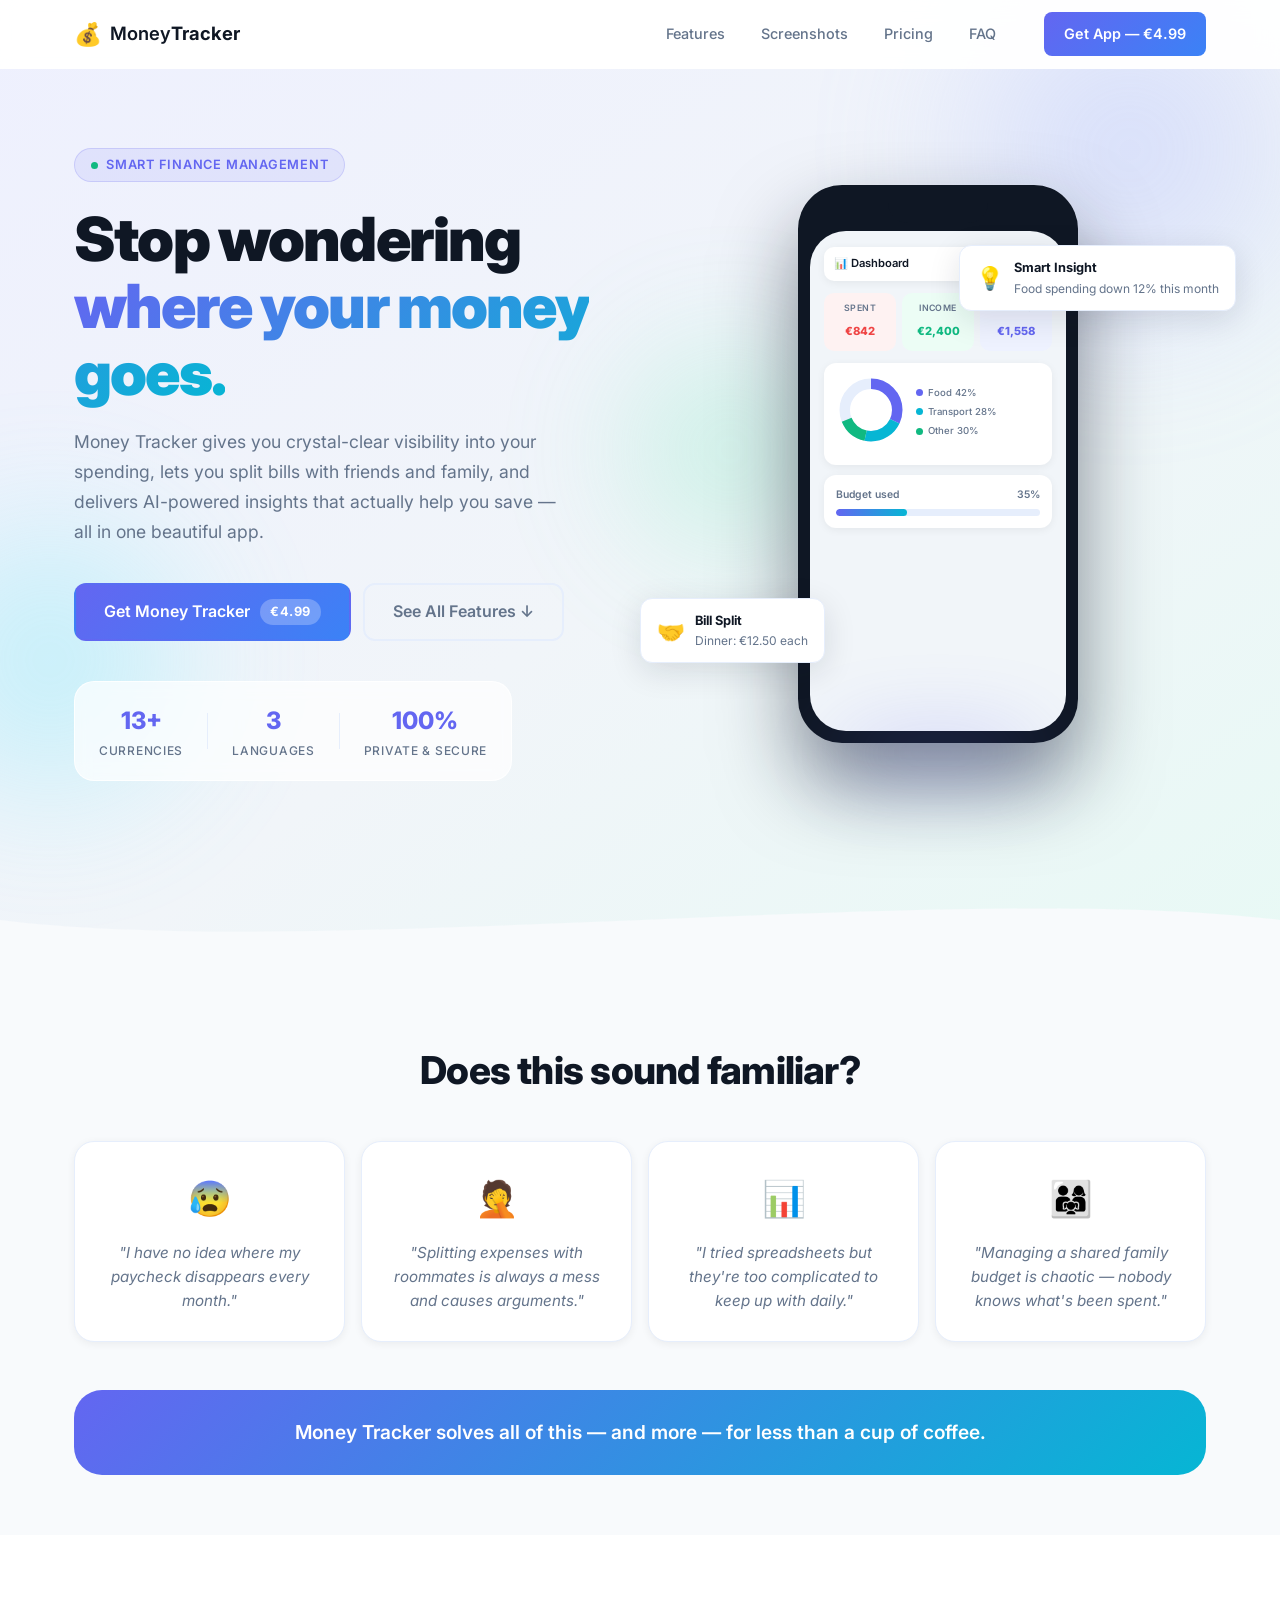
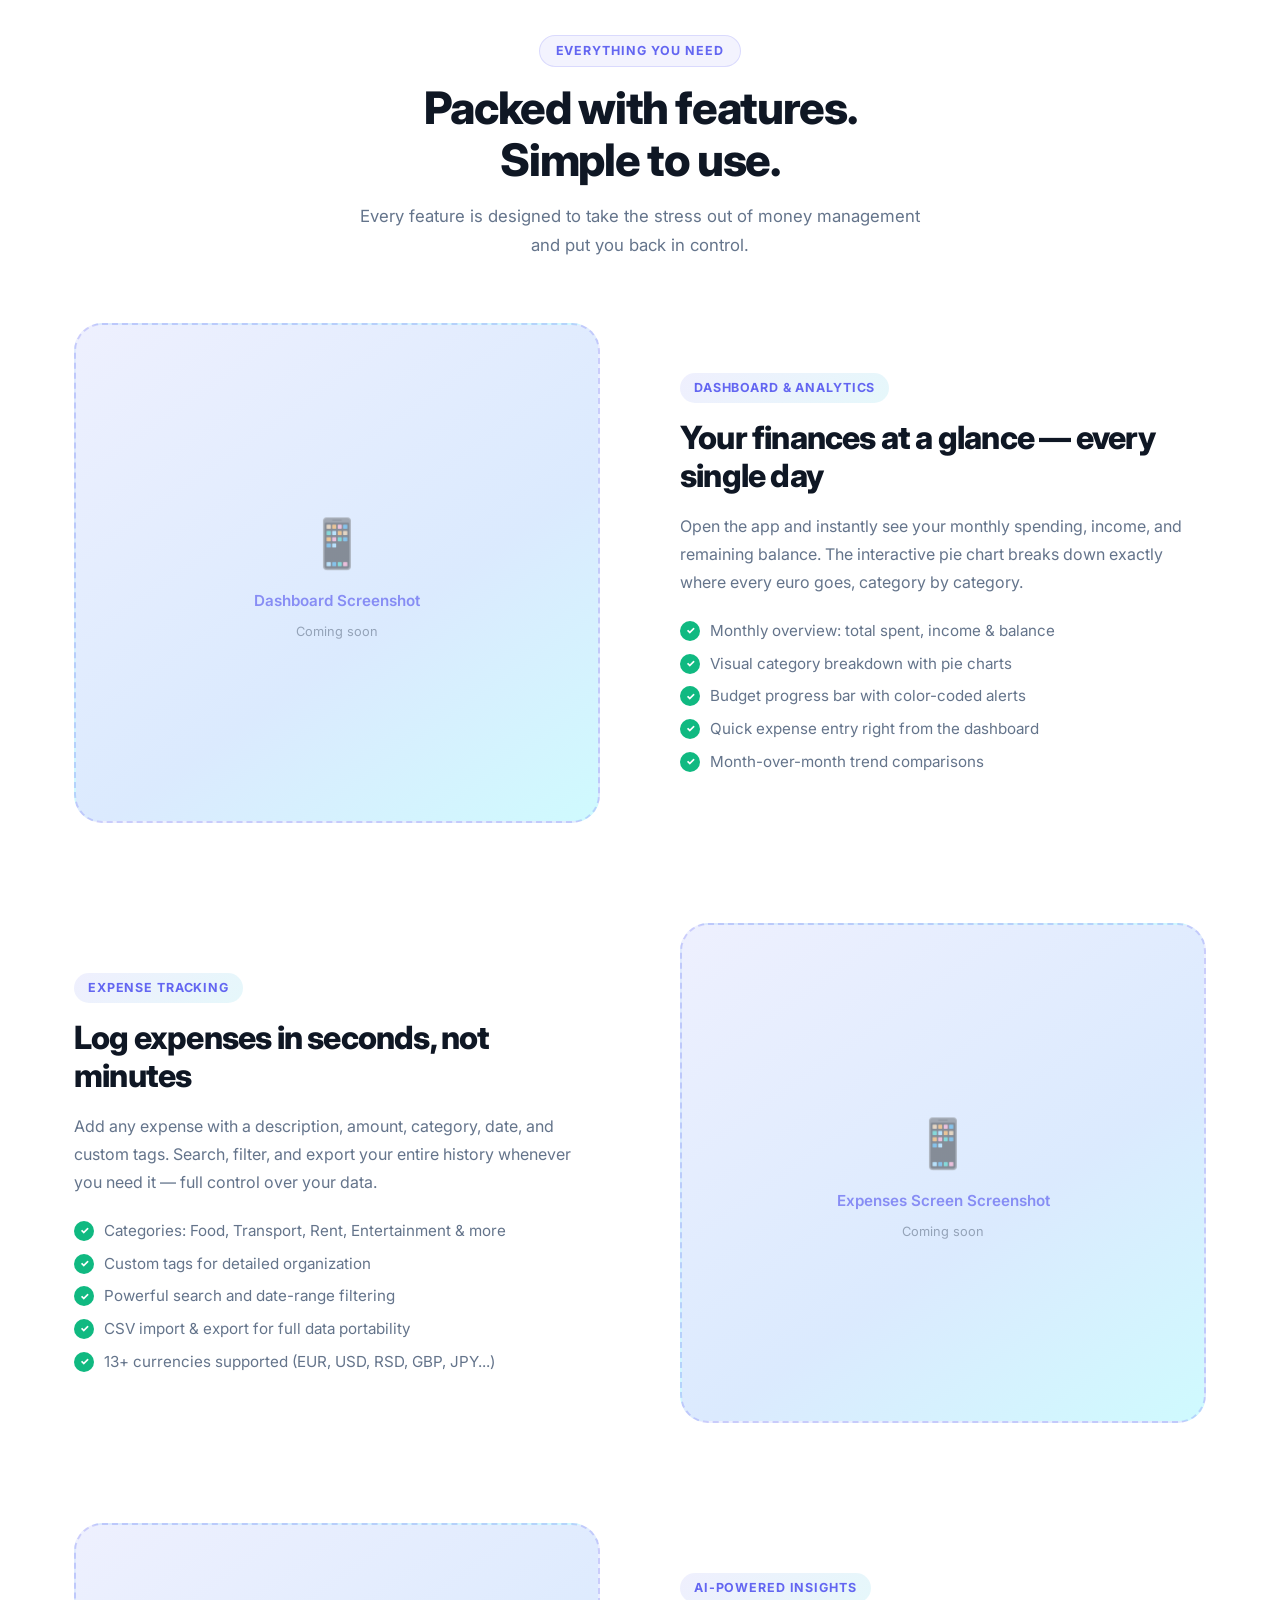
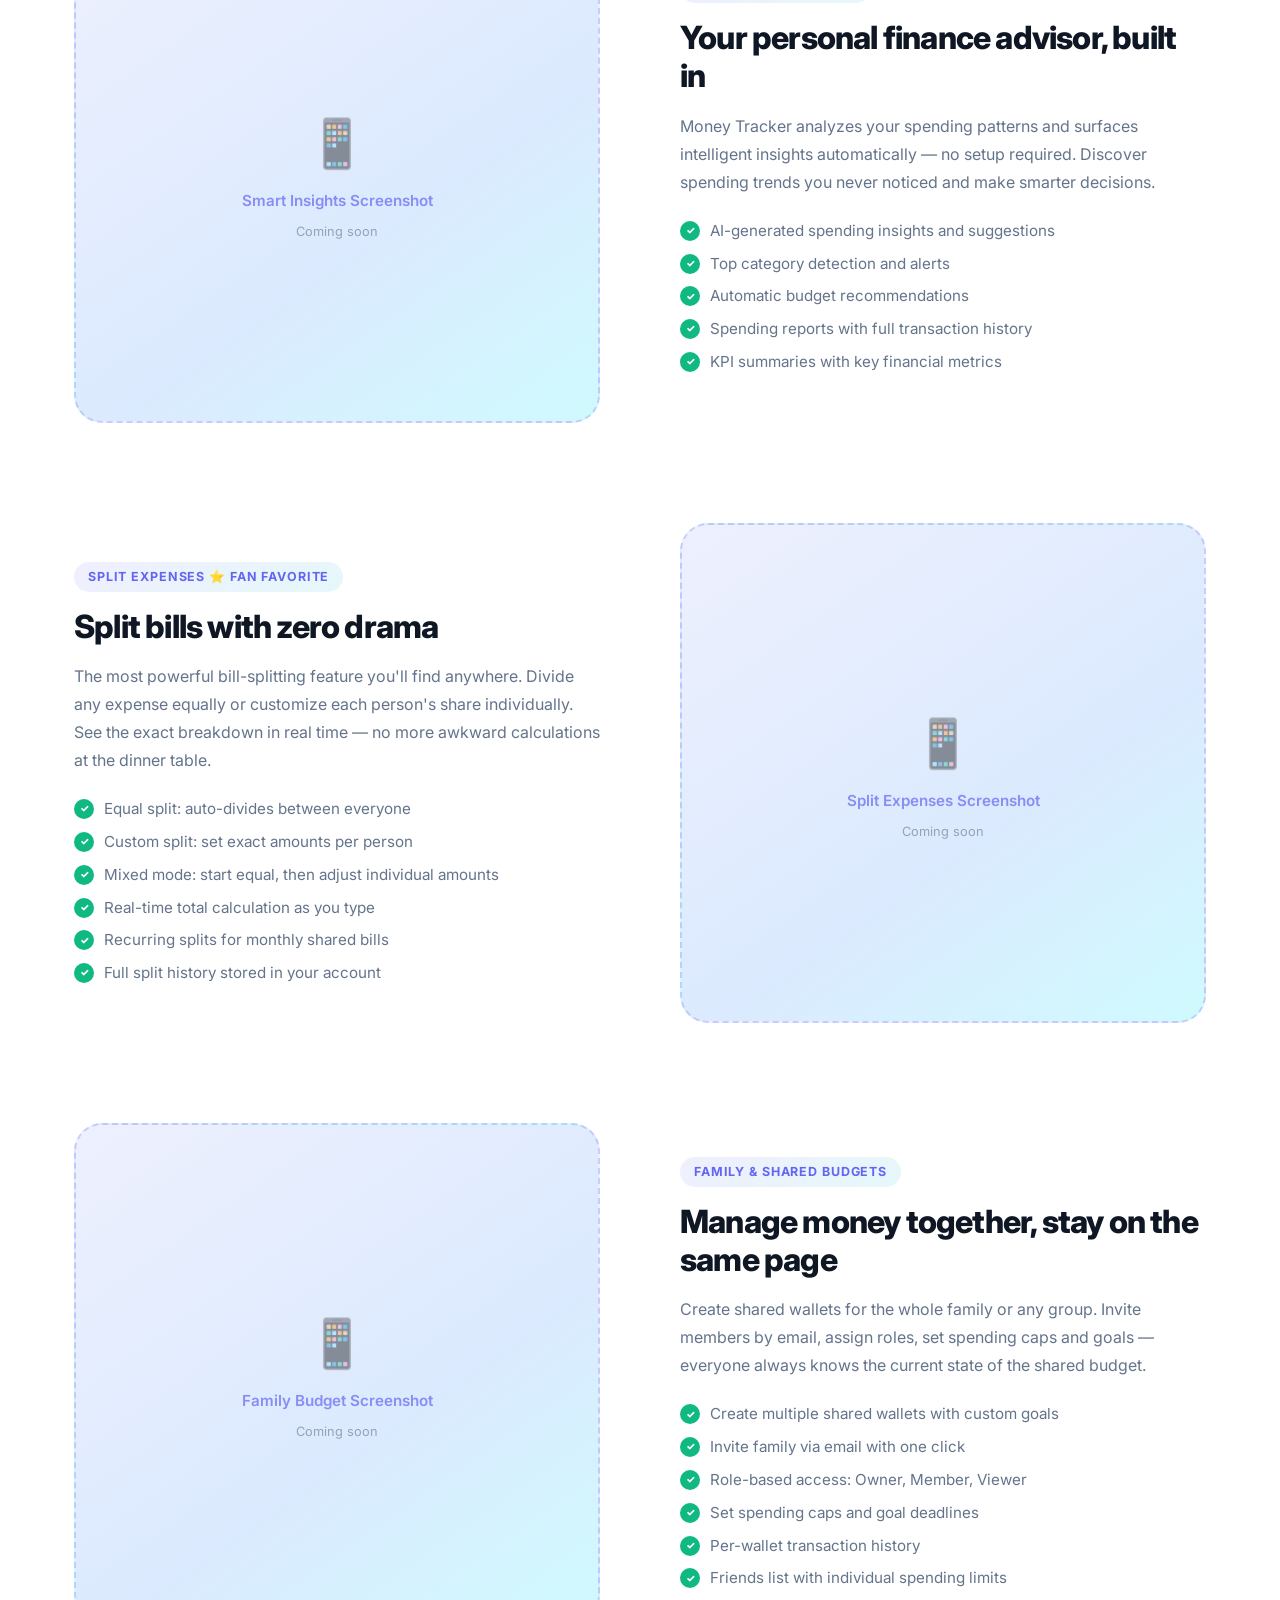
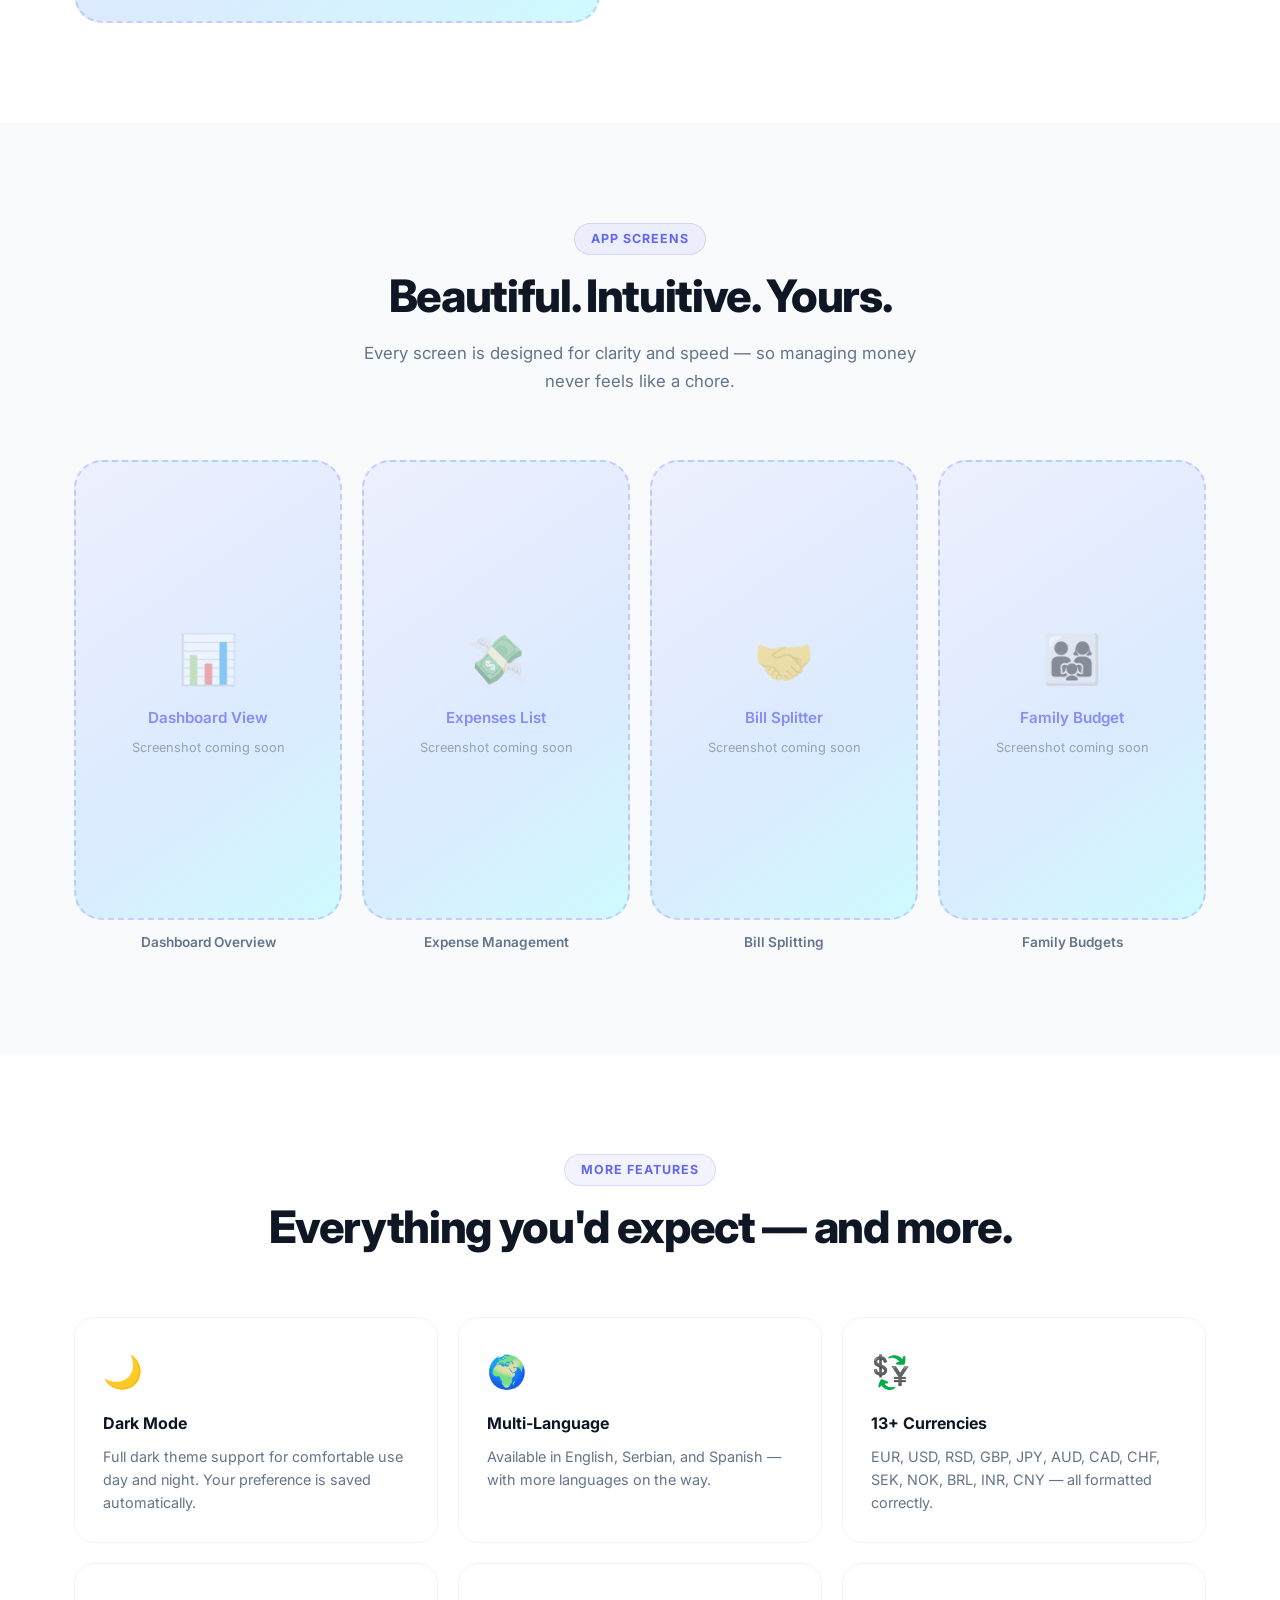
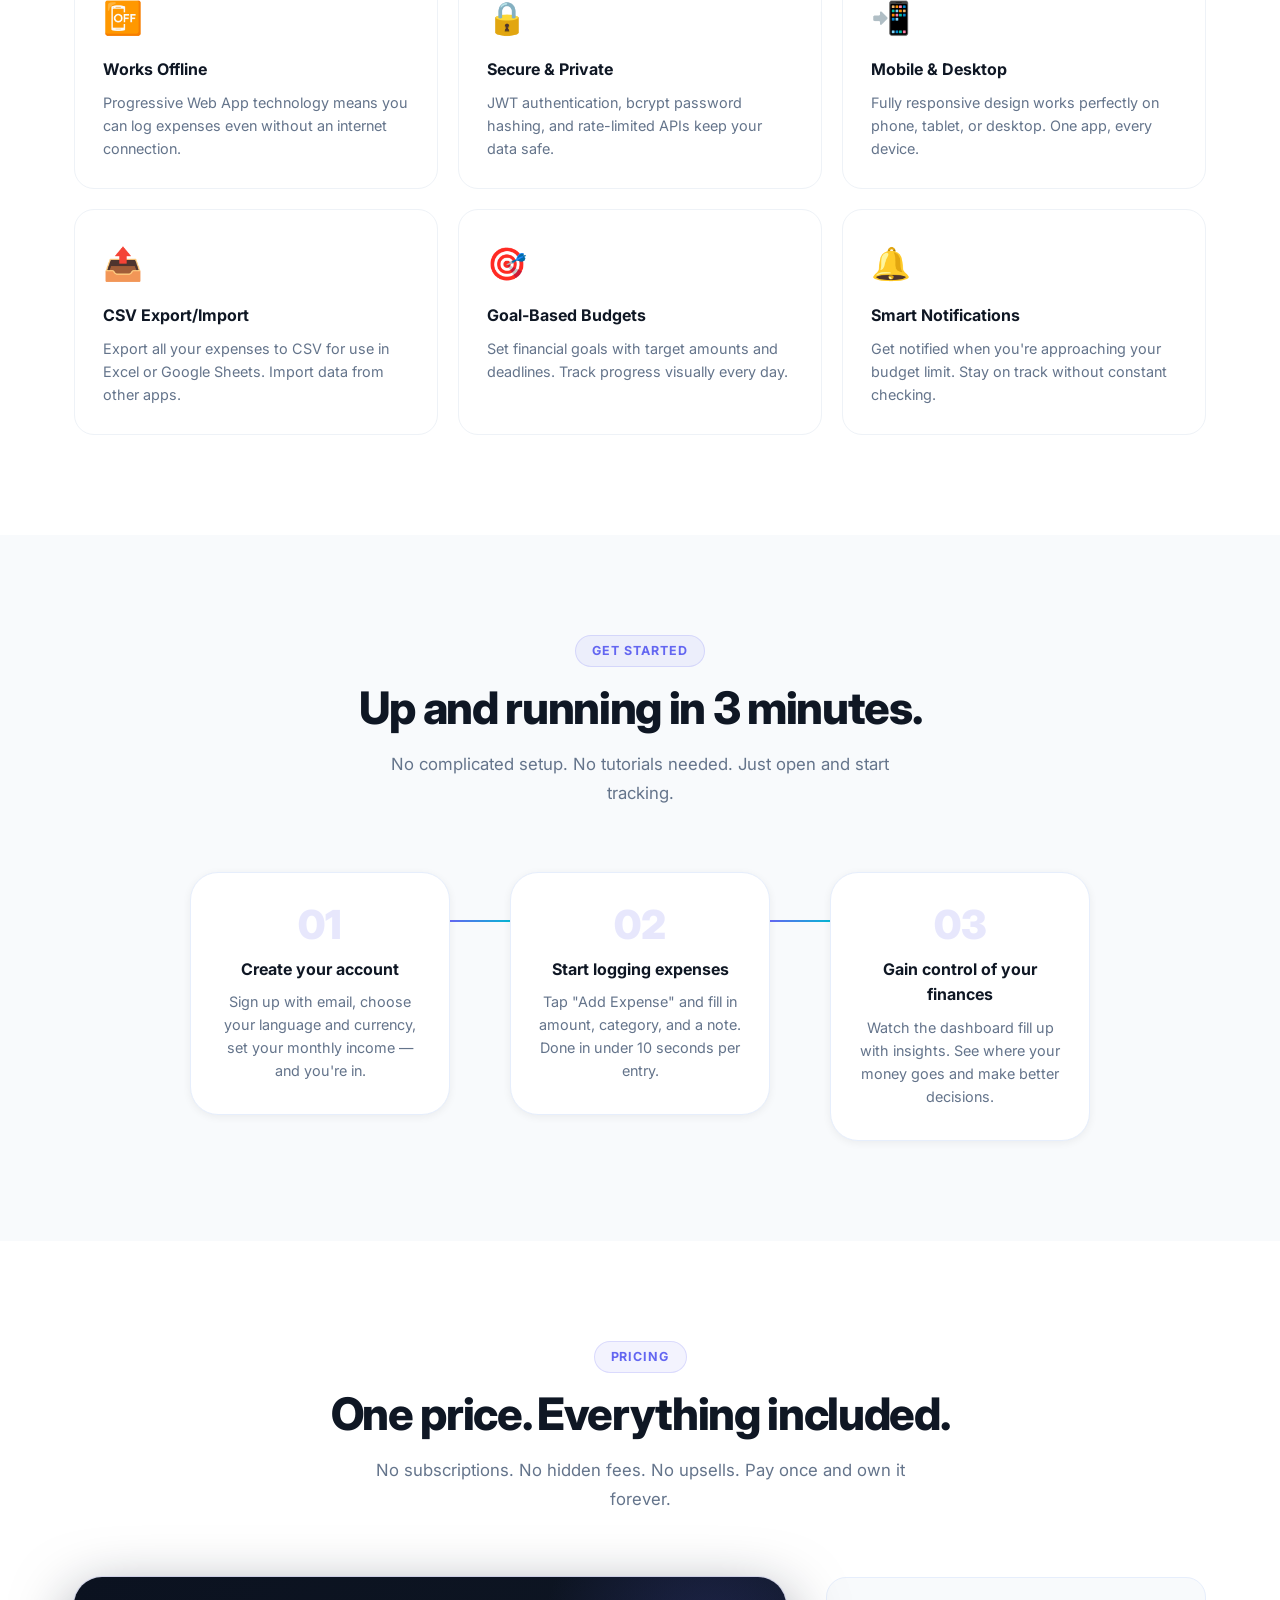
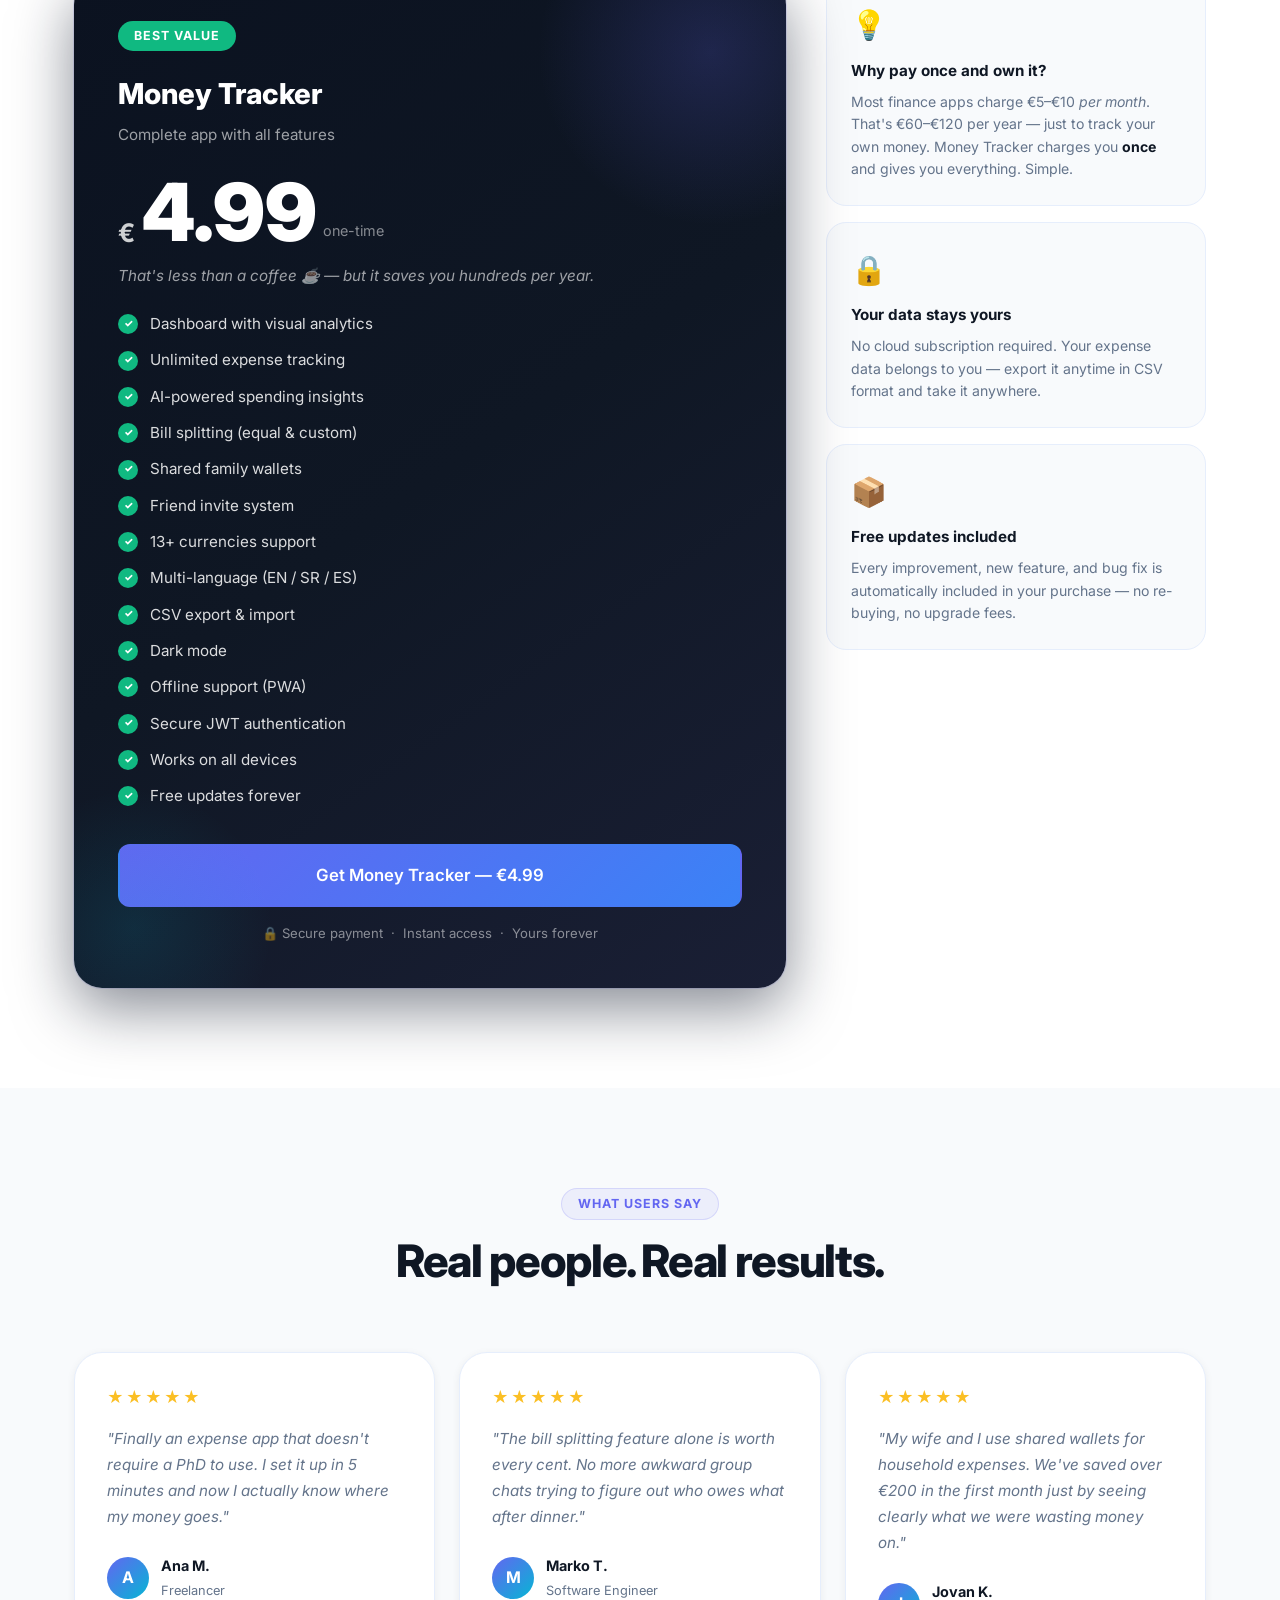
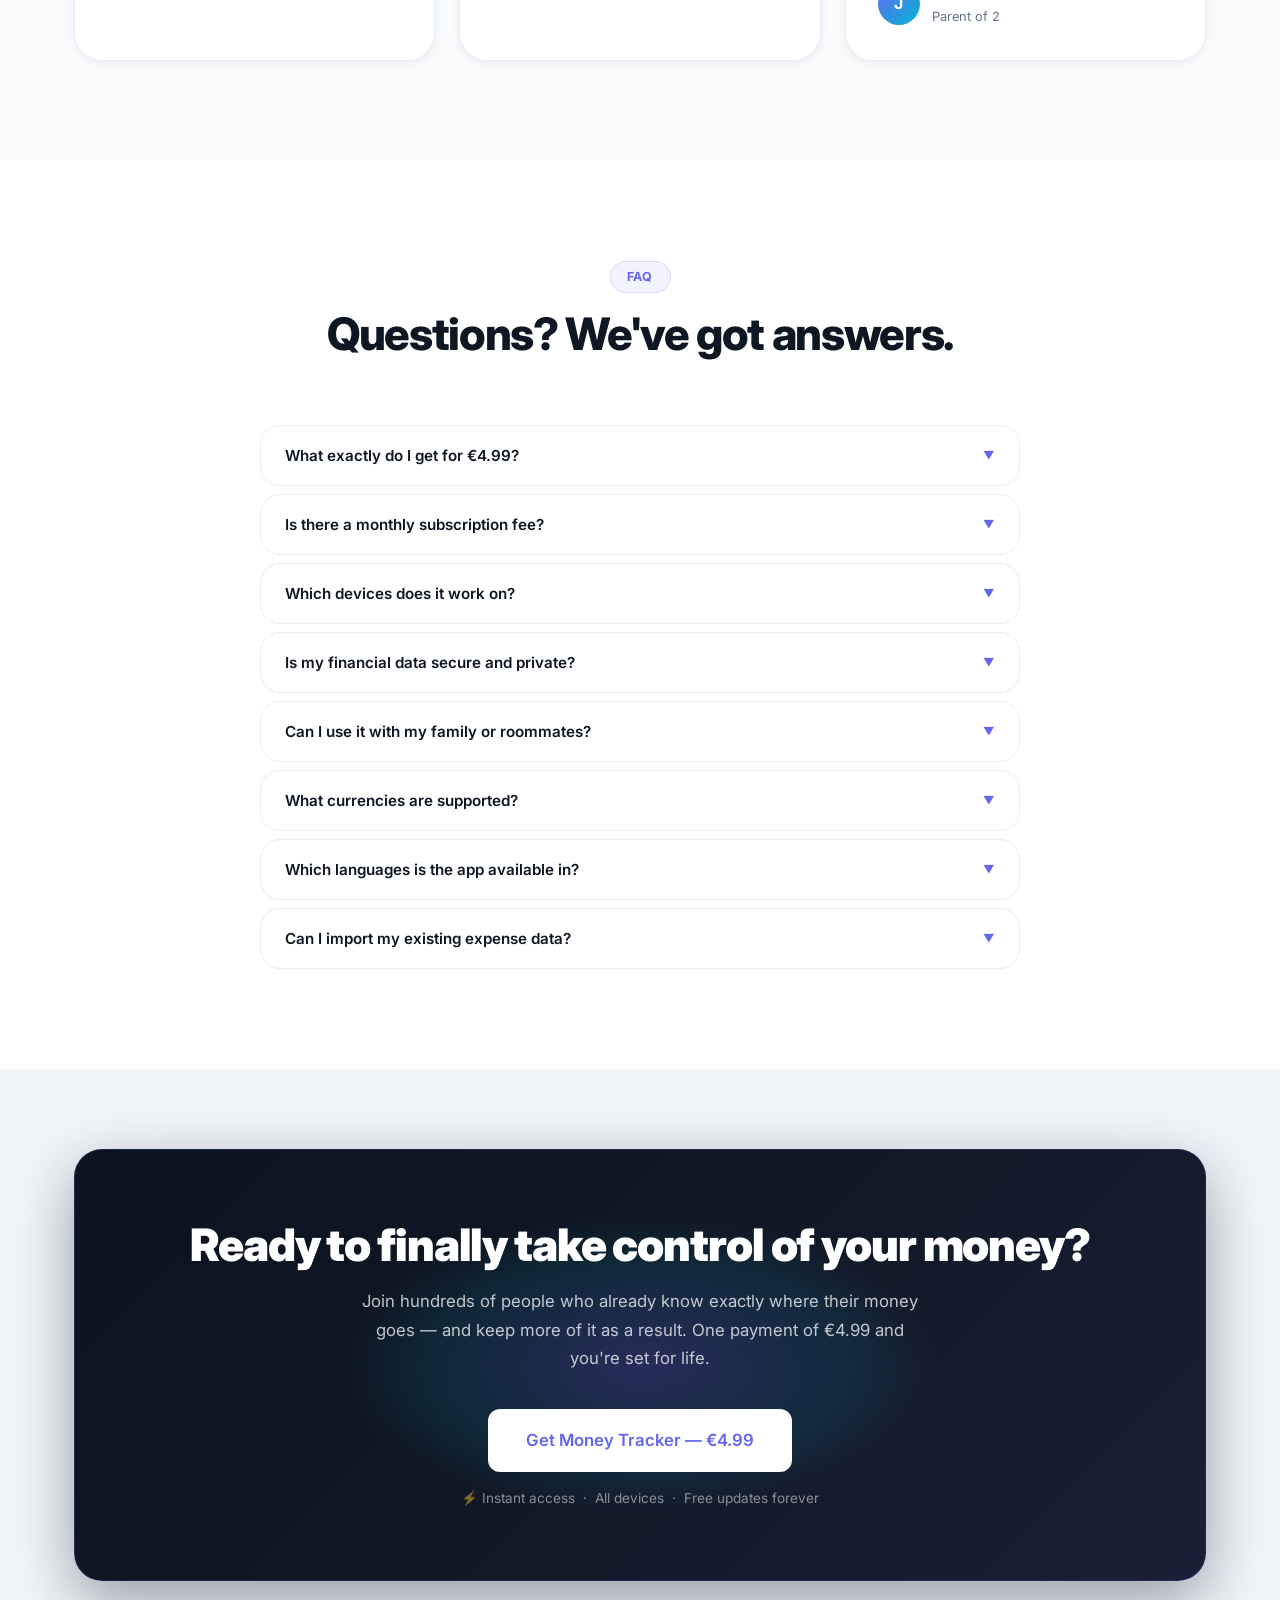
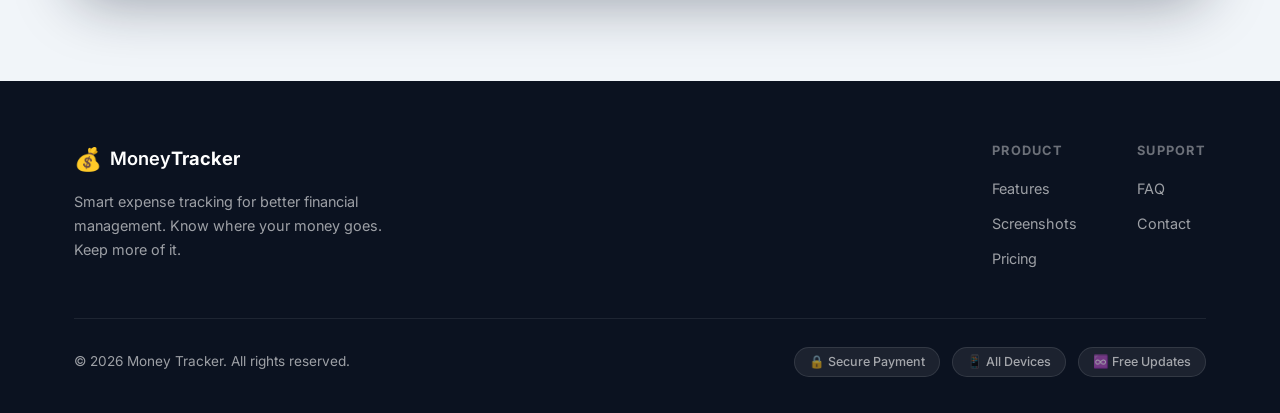
==== index.html @ cd301d2a "ggg" ====
<!DOCTYPE html>
<html lang="en">
<head>
  <meta charset="UTF-8" />
  <meta name="viewport" content="width=device-width, initial-scale=1.0" />
  <title>Money Tracker — Smart Expense Tracking for Better Financial Management</title>
  <meta name="description" content="Take control of your finances with Money Tracker. Track expenses, split bills, manage family budgets, and gain smart insights — all for just €4.99." />
  <link rel="stylesheet" href="styles.css" />
  <link rel="preconnect" href="https://fonts.googleapis.com" />
  <link rel="preconnect" href="https://fonts.gstatic.com" crossorigin />
  <link href="https://fonts.googleapis.com/css2?family=Inter:wght@300;400;500;600;700;800;900&display=swap" rel="stylesheet" />
</head>
<body>

  <!-- ===== NAVBAR ===== -->
  <nav class="navbar" id="navbar">
    <div class="nav-container">
      <a href="#" class="nav-logo">
        <span class="logo-icon">💰</span>
        <span class="logo-text">Money<strong>Tracker</strong></span>
      </a>
      <ul class="nav-links">
        <li><a href="#features">Features</a></li>
        <li><a href="#screenshots">Screenshots</a></li>
        <li><a href="#pricing">Pricing</a></li>
        <li><a href="#faq">FAQ</a></li>
      </ul>
      <a href="#pricing" class="nav-cta">Get App — €4.99</a>
      <button class="nav-hamburger" id="hamburger" aria-label="Open menu">
        <span></span><span></span><span></span>
      </button>
    </div>
    <div class="nav-mobile" id="navMobile">
      <a href="#features">Features</a>
      <a href="#screenshots">Screenshots</a>
      <a href="#pricing">Pricing</a>
      <a href="#faq">FAQ</a>
      <a href="#pricing" class="mobile-cta">Get App — €4.99</a>
    </div>
  </nav>

  <!-- ===== HERO ===== -->
  <section class="hero" id="home">
    <div class="hero-bg-shapes">
      <div class="shape shape-1"></div>
      <div class="shape shape-2"></div>
      <div class="shape shape-3"></div>
    </div>
    <div class="container hero-container">
      <div class="hero-content" data-animate="fade-up">
        <div class="hero-badge">
          <span class="badge-dot"></span>
          Smart Finance Management
        </div>
        <h1 class="hero-title">
          Stop wondering<br />
          <span class="gradient-text">where your money goes.</span>
        </h1>
        <p class="hero-subtitle">
          Money Tracker gives you crystal-clear visibility into your spending,
          lets you split bills with friends and family, and delivers AI-powered
          insights that actually help you save — all in one beautiful app.
        </p>
        <div class="hero-actions">
          <a href="#pricing" class="btn btn-primary btn-lg">
            <span>Get Money Tracker</span>
            <span class="btn-price-badge">€4.99</span>
          </a>
          <a href="#features" class="btn btn-ghost btn-lg">
            See All Features ↓
          </a>
        </div>
        <div class="hero-stats">
          <div class="stat">
            <strong>13+</strong>
            <span>Currencies</span>
          </div>
          <div class="stat-divider"></div>
          <div class="stat">
            <strong>3</strong>
            <span>Languages</span>
          </div>
          <div class="stat-divider"></div>
          <div class="stat">
            <strong>100%</strong>
            <span>Private & Secure</span>
          </div>
        </div>
      </div>
      <div class="hero-visual" data-animate="fade-left">
        <div class="phone-mockup">
          <div class="phone-frame">
            <div class="phone-notch"></div>
            <div class="phone-screen">
              <div class="app-ui-preview">
                <div class="app-header-preview">
                  <span>📊 Dashboard</span>
                  <span>March 2026</span>
                </div>
                <div class="app-cards-preview">
                  <div class="mini-card spent">
                    <span class="mini-card-label">Spent</span>
                    <span class="mini-card-value">€842</span>
                  </div>
                  <div class="mini-card income">
                    <span class="mini-card-label">Income</span>
                    <span class="mini-card-value">€2,400</span>
                  </div>
                  <div class="mini-card balance">
                    <span class="mini-card-label">Balance</span>
                    <span class="mini-card-value">€1,558</span>
                  </div>
                </div>
                <div class="app-chart-preview">
                  <div class="chart-donut">
                    <!-- App category colors: Food=orange #FF9500, Transport=blue #5AC8FA, Other=gray -->
                    <svg viewBox="0 0 80 80" class="donut-svg">
                      <circle class="donut-bg" cx="40" cy="40" r="30" fill="none" stroke="#e6eefc" stroke-width="12"/>
                      <circle class="donut-seg seg-1" cx="40" cy="40" r="30" fill="none" stroke="#6366f1" stroke-width="12" stroke-dasharray="60 129" stroke-dashoffset="0"/>
                      <circle class="donut-seg seg-2" cx="40" cy="40" r="30" fill="none" stroke="#06b6d4" stroke-width="12" stroke-dasharray="40 129" stroke-dashoffset="-60"/>
                      <circle class="donut-seg seg-3" cx="40" cy="40" r="30" fill="none" stroke="#10b981" stroke-width="12" stroke-dasharray="29 129" stroke-dashoffset="-100"/>
                    </svg>
                  </div>
                  <div class="chart-legend">
                    <div class="legend-item"><span class="legend-dot" style="background:#6366f1"></span>Food 42%</div>
                    <div class="legend-item"><span class="legend-dot" style="background:#06b6d4"></span>Transport 28%</div>
                    <div class="legend-item"><span class="legend-dot" style="background:#10b981"></span>Other 30%</div>
                  </div>
                </div>
                <div class="app-progress-preview">
                  <div class="progress-label">
                    <span>Budget used</span>
                    <span>35%</span>
                  </div>
                  <div class="progress-bar">
                    <div class="progress-fill" style="width:35%"></div>
                  </div>
                </div>
              </div>
            </div>
          </div>
          <div class="phone-glow"></div>
        </div>
        <div class="floating-card card-insight" data-animate="float">
          <div class="float-icon">💡</div>
          <div>
            <strong>Smart Insight</strong>
            <p>Food spending down 12% this month</p>
          </div>
        </div>
        <div class="floating-card card-split" data-animate="float-delay">
          <div class="float-icon">🤝</div>
          <div>
            <strong>Bill Split</strong>
            <p>Dinner: €12.50 each</p>
          </div>
        </div>
      </div>
    </div>
    <div class="hero-wave">
      <svg viewBox="0 0 1440 80" fill="none" xmlns="http://www.w3.org/2000/svg" preserveAspectRatio="none">
        <path d="M0 40 C360 80 1080 0 1440 40 L1440 80 L0 80 Z" fill="var(--bg-secondary)"/>
      </svg>
    </div>
  </section>

  <!-- ===== PAIN POINTS ===== -->
  <section class="pain-section">
    <div class="container">
      <div class="pain-intro" data-animate="fade-up">
        <h2>Does this sound familiar?</h2>
      </div>
      <div class="pain-grid">
        <div class="pain-card" data-animate="fade-up" data-delay="0">
          <span class="pain-emoji">😰</span>
          <p>"I have no idea where my paycheck disappears every month."</p>
        </div>
        <div class="pain-card" data-animate="fade-up" data-delay="100">
          <span class="pain-emoji">🤦</span>
          <p>"Splitting expenses with roommates is always a mess and causes arguments."</p>
        </div>
        <div class="pain-card" data-animate="fade-up" data-delay="200">
          <span class="pain-emoji">📊</span>
          <p>"I tried spreadsheets but they're too complicated to keep up with daily."</p>
        </div>
        <div class="pain-card" data-animate="fade-up" data-delay="300">
          <span class="pain-emoji">👨‍👩‍👧</span>
          <p>"Managing a shared family budget is chaotic — nobody knows what's been spent."</p>
        </div>
      </div>
      <div class="pain-solution" data-animate="fade-up">
        <p>Money Tracker solves all of this — and more — for less than a cup of coffee.</p>
      </div>
    </div>
  </section>

  <!-- ===== FEATURES OVERVIEW ===== -->
  <section class="features-overview" id="features">
    <div class="container">
      <div class="section-header" data-animate="fade-up">
        <span class="section-label">Everything You Need</span>
        <h2>Packed with features.<br />Simple to use.</h2>
        <p>Every feature is designed to take the stress out of money management and put you back in control.</p>
      </div>

      <!-- Feature 1: Dashboard & Analytics -->
      <div class="feature-block feature-block-reverse" data-animate="fade-up">
        <div class="feature-visual">
          <!-- SCREENSHOT PLACEHOLDER -->
          <div class="screenshot-placeholder">
            <div class="placeholder-inner">
              <span class="placeholder-icon">📱</span>
              <span class="placeholder-text">Dashboard Screenshot</span>
              <span class="placeholder-sub">Coming soon</span>
            </div>
          </div>
        </div>
        <div class="feature-content">
          <div class="feature-label-tag">Dashboard & Analytics</div>
          <h3>Your finances at a glance — every single day</h3>
          <p>
            Open the app and instantly see your monthly spending, income, and remaining balance.
            The interactive pie chart breaks down exactly where every euro goes, category by category.
          </p>
          <ul class="feature-list">
            <li><span class="check">✓</span> Monthly overview: total spent, income & balance</li>
            <li><span class="check">✓</span> Visual category breakdown with pie charts</li>
            <li><span class="check">✓</span> Budget progress bar with color-coded alerts</li>
            <li><span class="check">✓</span> Quick expense entry right from the dashboard</li>
            <li><span class="check">✓</span> Month-over-month trend comparisons</li>
          </ul>
        </div>
      </div>

      <!-- Feature 2: Expense Tracking -->
      <div class="feature-block" data-animate="fade-up">
        <div class="feature-content">
          <div class="feature-label-tag">Expense Tracking</div>
          <h3>Log expenses in seconds, not minutes</h3>
          <p>
            Add any expense with a description, amount, category, date, and custom tags.
            Search, filter, and export your entire history whenever you need it —
            full control over your data.
          </p>
          <ul class="feature-list">
            <li><span class="check">✓</span> Categories: Food, Transport, Rent, Entertainment & more</li>
            <li><span class="check">✓</span> Custom tags for detailed organization</li>
            <li><span class="check">✓</span> Powerful search and date-range filtering</li>
            <li><span class="check">✓</span> CSV import & export for full data portability</li>
            <li><span class="check">✓</span> 13+ currencies supported (EUR, USD, RSD, GBP, JPY...)</li>
          </ul>
        </div>
        <div class="feature-visual">
          <!-- SCREENSHOT PLACEHOLDER -->
          <div class="screenshot-placeholder">
            <div class="placeholder-inner">
              <span class="placeholder-icon">📱</span>
              <span class="placeholder-text">Expenses Screen Screenshot</span>
              <span class="placeholder-sub">Coming soon</span>
            </div>
          </div>
        </div>
      </div>

      <!-- Feature 3: Smart Insights -->
      <div class="feature-block feature-block-reverse" data-animate="fade-up">
        <div class="feature-visual">
          <!-- SCREENSHOT PLACEHOLDER -->
          <div class="screenshot-placeholder">
            <div class="placeholder-inner">
              <span class="placeholder-icon">📱</span>
              <span class="placeholder-text">Smart Insights Screenshot</span>
              <span class="placeholder-sub">Coming soon</span>
            </div>
          </div>
        </div>
        <div class="feature-content">
          <div class="feature-label-tag">AI-Powered Insights</div>
          <h3>Your personal finance advisor, built in</h3>
          <p>
            Money Tracker analyzes your spending patterns and surfaces intelligent
            insights automatically — no setup required. Discover spending trends you
            never noticed and make smarter decisions.
          </p>
          <ul class="feature-list">
            <li><span class="check">✓</span> AI-generated spending insights and suggestions</li>
            <li><span class="check">✓</span> Top category detection and alerts</li>
            <li><span class="check">✓</span> Automatic budget recommendations</li>
            <li><span class="check">✓</span> Spending reports with full transaction history</li>
            <li><span class="check">✓</span> KPI summaries with key financial metrics</li>
          </ul>
        </div>
      </div>

      <!-- Feature 4: Split Expenses -->
      <div class="feature-block" data-animate="fade-up">
        <div class="feature-content">
          <div class="feature-label-tag">Split Expenses ⭐ Fan Favorite</div>
          <h3>Split bills with zero drama</h3>
          <p>
            The most powerful bill-splitting feature you'll find anywhere. Divide any expense
            equally or customize each person's share individually. See the exact breakdown
            in real time — no more awkward calculations at the dinner table.
          </p>
          <ul class="feature-list">
            <li><span class="check">✓</span> Equal split: auto-divides between everyone</li>
            <li><span class="check">✓</span> Custom split: set exact amounts per person</li>
            <li><span class="check">✓</span> Mixed mode: start equal, then adjust individual amounts</li>
            <li><span class="check">✓</span> Real-time total calculation as you type</li>
            <li><span class="check">✓</span> Recurring splits for monthly shared bills</li>
            <li><span class="check">✓</span> Full split history stored in your account</li>
          </ul>
        </div>
        <div class="feature-visual">
          <!-- SCREENSHOT PLACEHOLDER -->
          <div class="screenshot-placeholder">
            <div class="placeholder-inner">
              <span class="placeholder-icon">📱</span>
              <span class="placeholder-text">Split Expenses Screenshot</span>
              <span class="placeholder-sub">Coming soon</span>
            </div>
          </div>
        </div>
      </div>

      <!-- Feature 5: Family Budget -->
      <div class="feature-block feature-block-reverse" data-animate="fade-up">
        <div class="feature-visual">
          <!-- SCREENSHOT PLACEHOLDER -->
          <div class="screenshot-placeholder">
            <div class="placeholder-inner">
              <span class="placeholder-icon">📱</span>
              <span class="placeholder-text">Family Budget Screenshot</span>
              <span class="placeholder-sub">Coming soon</span>
            </div>
          </div>
        </div>
        <div class="feature-content">
          <div class="feature-label-tag">Family & Shared Budgets</div>
          <h3>Manage money together, stay on the same page</h3>
          <p>
            Create shared wallets for the whole family or any group. Invite members by email,
            assign roles, set spending caps and goals — everyone always knows the current state
            of the shared budget.
          </p>
          <ul class="feature-list">
            <li><span class="check">✓</span> Create multiple shared wallets with custom goals</li>
            <li><span class="check">✓</span> Invite family via email with one click</li>
            <li><span class="check">✓</span> Role-based access: Owner, Member, Viewer</li>
            <li><span class="check">✓</span> Set spending caps and goal deadlines</li>
            <li><span class="check">✓</span> Per-wallet transaction history</li>
            <li><span class="check">✓</span> Friends list with individual spending limits</li>
          </ul>
        </div>
      </div>

    </div>
  </section>

  <!-- ===== SCREENSHOTS ===== -->
  <section class="screenshots-section" id="screenshots">
    <div class="container">
      <div class="section-header" data-animate="fade-up">
        <span class="section-label">App Screens</span>
        <h2>Beautiful. Intuitive. Yours.</h2>
        <p>Every screen is designed for clarity and speed — so managing money never feels like a chore.</p>
      </div>
      <div class="screenshots-grid" data-animate="fade-up">
        <div class="screenshot-item">
          <div class="screenshot-placeholder tall">
            <div class="placeholder-inner">
              <span class="placeholder-icon">📊</span>
              <span class="placeholder-text">Dashboard View</span>
              <span class="placeholder-sub">Screenshot coming soon</span>
            </div>
          </div>
          <p class="screenshot-caption">Dashboard Overview</p>
        </div>
        <div class="screenshot-item">
          <div class="screenshot-placeholder tall">
            <div class="placeholder-inner">
              <span class="placeholder-icon">💸</span>
              <span class="placeholder-text">Expenses List</span>
              <span class="placeholder-sub">Screenshot coming soon</span>
            </div>
          </div>
          <p class="screenshot-caption">Expense Management</p>
        </div>
        <div class="screenshot-item">
          <div class="screenshot-placeholder tall">
            <div class="placeholder-inner">
              <span class="placeholder-icon">🤝</span>
              <span class="placeholder-text">Bill Splitter</span>
              <span class="placeholder-sub">Screenshot coming soon</span>
            </div>
          </div>
          <p class="screenshot-caption">Bill Splitting</p>
        </div>
        <div class="screenshot-item">
          <div class="screenshot-placeholder tall">
            <div class="placeholder-inner">
              <span class="placeholder-icon">👨‍👩‍👧</span>
              <span class="placeholder-text">Family Budget</span>
              <span class="placeholder-sub">Screenshot coming soon</span>
            </div>
          </div>
          <p class="screenshot-caption">Family Budgets</p>
        </div>
      </div>
    </div>
  </section>

  <!-- ===== MORE FEATURES GRID ===== -->
  <section class="more-features">
    <div class="container">
      <div class="section-header" data-animate="fade-up">
        <span class="section-label">More Features</span>
        <h2>Everything you'd expect — and more.</h2>
      </div>
      <div class="features-grid">
        <div class="feature-card" data-animate="fade-up" data-delay="0">
          <div class="feature-card-icon">🌙</div>
          <h4>Dark Mode</h4>
          <p>Full dark theme support for comfortable use day and night. Your preference is saved automatically.</p>
        </div>
        <div class="feature-card" data-animate="fade-up" data-delay="50">
          <div class="feature-card-icon">🌍</div>
          <h4>Multi-Language</h4>
          <p>Available in English, Serbian, and Spanish — with more languages on the way.</p>
        </div>
        <div class="feature-card" data-animate="fade-up" data-delay="100">
          <div class="feature-card-icon">💱</div>
          <h4>13+ Currencies</h4>
          <p>EUR, USD, RSD, GBP, JPY, AUD, CAD, CHF, SEK, NOK, BRL, INR, CNY — all formatted correctly.</p>
        </div>
        <div class="feature-card" data-animate="fade-up" data-delay="150">
          <div class="feature-card-icon">📴</div>
          <h4>Works Offline</h4>
          <p>Progressive Web App technology means you can log expenses even without an internet connection.</p>
        </div>
        <div class="feature-card" data-animate="fade-up" data-delay="200">
          <div class="feature-card-icon">🔒</div>
          <h4>Secure & Private</h4>
          <p>JWT authentication, bcrypt password hashing, and rate-limited APIs keep your data safe.</p>
        </div>
        <div class="feature-card" data-animate="fade-up" data-delay="250">
          <div class="feature-card-icon">📲</div>
          <h4>Mobile & Desktop</h4>
          <p>Fully responsive design works perfectly on phone, tablet, or desktop. One app, every device.</p>
        </div>
        <div class="feature-card" data-animate="fade-up" data-delay="300">
          <div class="feature-card-icon">📤</div>
          <h4>CSV Export/Import</h4>
          <p>Export all your expenses to CSV for use in Excel or Google Sheets. Import data from other apps.</p>
        </div>
        <div class="feature-card" data-animate="fade-up" data-delay="350">
          <div class="feature-card-icon">🎯</div>
          <h4>Goal-Based Budgets</h4>
          <p>Set financial goals with target amounts and deadlines. Track progress visually every day.</p>
        </div>
        <div class="feature-card" data-animate="fade-up" data-delay="400">
          <div class="feature-card-icon">🔔</div>
          <h4>Smart Notifications</h4>
          <p>Get notified when you're approaching your budget limit. Stay on track without constant checking.</p>
        </div>
      </div>
    </div>
  </section>

  <!-- ===== HOW IT WORKS ===== -->
  <section class="how-it-works">
    <div class="container">
      <div class="section-header" data-animate="fade-up">
        <span class="section-label">Get Started</span>
        <h2>Up and running in 3 minutes.</h2>
        <p>No complicated setup. No tutorials needed. Just open and start tracking.</p>
      </div>
      <div class="steps-container">
        <div class="step" data-animate="fade-up" data-delay="0">
          <div class="step-number">01</div>
          <div class="step-content">
            <h4>Create your account</h4>
            <p>Sign up with email, choose your language and currency, set your monthly income — and you're in.</p>
          </div>
        </div>
        <div class="step-connector"></div>
        <div class="step" data-animate="fade-up" data-delay="150">
          <div class="step-number">02</div>
          <div class="step-content">
            <h4>Start logging expenses</h4>
            <p>Tap "Add Expense" and fill in amount, category, and a note. Done in under 10 seconds per entry.</p>
          </div>
        </div>
        <div class="step-connector"></div>
        <div class="step" data-animate="fade-up" data-delay="300">
          <div class="step-number">03</div>
          <div class="step-content">
            <h4>Gain control of your finances</h4>
            <p>Watch the dashboard fill up with insights. See where your money goes and make better decisions.</p>
          </div>
        </div>
      </div>
    </div>
  </section>

  <!-- ===== PRICING ===== -->
  <section class="pricing-section" id="pricing">
    <div class="container">
      <div class="section-header" data-animate="fade-up">
        <span class="section-label">Pricing</span>
        <h2>One price. Everything included.</h2>
        <p>No subscriptions. No hidden fees. No upsells. Pay once and own it forever.</p>
      </div>
      <div class="pricing-card-wrapper" data-animate="fade-up">
        <div class="pricing-card">
          <div class="pricing-badge">Best Value</div>
          <div class="pricing-header">
            <h3>Money Tracker</h3>
            <p>Complete app with all features</p>
            <div class="pricing-price">
              <span class="price-currency">€</span>
              <span class="price-amount">4.99</span>
              <span class="price-period">one-time</span>
            </div>
            <p class="pricing-compare">That's less than a coffee ☕ — but it saves you hundreds per year.</p>
          </div>
          <ul class="pricing-features">
            <li><span class="check-green">✓</span> Dashboard with visual analytics</li>
            <li><span class="check-green">✓</span> Unlimited expense tracking</li>
            <li><span class="check-green">✓</span> AI-powered spending insights</li>
            <li><span class="check-green">✓</span> Bill splitting (equal & custom)</li>
            <li><span class="check-green">✓</span> Shared family wallets</li>
            <li><span class="check-green">✓</span> Friend invite system</li>
            <li><span class="check-green">✓</span> 13+ currencies support</li>
            <li><span class="check-green">✓</span> Multi-language (EN / SR / ES)</li>
            <li><span class="check-green">✓</span> CSV export & import</li>
            <li><span class="check-green">✓</span> Dark mode</li>
            <li><span class="check-green">✓</span> Offline support (PWA)</li>
            <li><span class="check-green">✓</span> Secure JWT authentication</li>
            <li><span class="check-green">✓</span> Works on all devices</li>
            <li><span class="check-green">✓</span> Free updates forever</li>
          </ul>
          <a href="#" class="btn btn-primary btn-xl btn-full">
            Get Money Tracker — €4.99
          </a>
          <p class="pricing-guarantee">🔒 Secure payment &nbsp;·&nbsp; Instant access &nbsp;·&nbsp; Yours forever</p>
        </div>
        <div class="pricing-side">
          <div class="side-card" data-animate="fade-up" data-delay="100">
            <div class="side-icon">💡</div>
            <h4>Why pay once and own it?</h4>
            <p>
              Most finance apps charge €5–€10 <em>per month</em>. That's €60–€120 per year —
              just to track your own money. Money Tracker charges you <strong>once</strong>
              and gives you everything. Simple.
            </p>
          </div>
          <div class="side-card" data-animate="fade-up" data-delay="200">
            <div class="side-icon">🔒</div>
            <h4>Your data stays yours</h4>
            <p>
              No cloud subscription required. Your expense data belongs to you —
              export it anytime in CSV format and take it anywhere.
            </p>
          </div>
          <div class="side-card" data-animate="fade-up" data-delay="300">
            <div class="side-icon">📦</div>
            <h4>Free updates included</h4>
            <p>
              Every improvement, new feature, and bug fix is automatically included
              in your purchase — no re-buying, no upgrade fees.
            </p>
          </div>
        </div>
      </div>
    </div>
  </section>

  <!-- ===== TESTIMONIALS ===== -->
  <section class="testimonials-section">
    <div class="container">
      <div class="section-header" data-animate="fade-up">
        <span class="section-label">What Users Say</span>
        <h2>Real people. Real results.</h2>
      </div>
      <div class="testimonials-grid">
        <div class="testimonial-card" data-animate="fade-up" data-delay="0">
          <div class="testimonial-stars">★★★★★</div>
          <p>"Finally an expense app that doesn't require a PhD to use. I set it up in 5 minutes and now I actually know where my money goes."</p>
          <div class="testimonial-author">
            <div class="author-avatar">A</div>
            <div>
              <strong>Ana M.</strong>
              <span>Freelancer</span>
            </div>
          </div>
        </div>
        <div class="testimonial-card" data-animate="fade-up" data-delay="100">
          <div class="testimonial-stars">★★★★★</div>
          <p>"The bill splitting feature alone is worth every cent. No more awkward group chats trying to figure out who owes what after dinner."</p>
          <div class="testimonial-author">
            <div class="author-avatar">M</div>
            <div>
              <strong>Marko T.</strong>
              <span>Software Engineer</span>
            </div>
          </div>
        </div>
        <div class="testimonial-card" data-animate="fade-up" data-delay="200">
          <div class="testimonial-stars">★★★★★</div>
          <p>"My wife and I use shared wallets for household expenses. We've saved over €200 in the first month just by seeing clearly what we were wasting money on."</p>
          <div class="testimonial-author">
            <div class="author-avatar">J</div>
            <div>
              <strong>Jovan K.</strong>
              <span>Parent of 2</span>
            </div>
          </div>
        </div>
      </div>
    </div>
  </section>

  <!-- ===== FAQ ===== -->
  <section class="faq-section" id="faq">
    <div class="container">
      <div class="section-header" data-animate="fade-up">
        <span class="section-label">FAQ</span>
        <h2>Questions? We've got answers.</h2>
      </div>
      <div class="faq-list" data-animate="fade-up">
        <div class="faq-item">
          <button class="faq-question">
            What exactly do I get for €4.99?
            <span class="faq-chevron">▼</span>
          </button>
          <div class="faq-answer">
            <p>You get the full Money Tracker app with every feature included — dashboard analytics, expense tracking, AI insights, bill splitting, shared family wallets, 13+ currencies, multi-language support, CSV import/export, dark mode, and offline support. No subscriptions, no feature tiers, no upsells. One payment, full access, forever.</p>
          </div>
        </div>
        <div class="faq-item">
          <button class="faq-question">
            Is there a monthly subscription fee?
            <span class="faq-chevron">▼</span>
          </button>
          <div class="faq-answer">
            <p>No. You pay once — €4.99 — and that's it. All future updates are included. We believe your financial data tool shouldn't drain your finances.</p>
          </div>
        </div>
        <div class="faq-item">
          <button class="faq-question">
            Which devices does it work on?
            <span class="faq-chevron">▼</span>
          </button>
          <div class="faq-answer">
            <p>Money Tracker works on all devices: desktop (Windows, Mac, Linux), mobile (Android & iOS), and tablet — through any modern browser. It's a Progressive Web App, so you can install it to your home screen for a native app experience. It also works offline.</p>
          </div>
        </div>
        <div class="faq-item">
          <button class="faq-question">
            Is my financial data secure and private?
            <span class="faq-chevron">▼</span>
          </button>
          <div class="faq-answer">
            <p>Absolutely. Money Tracker uses industry-standard JWT authentication, bcrypt password hashing, and rate-limited APIs to protect your account. Your data is yours — you can export everything to CSV at any time, and you can permanently delete your account and all associated data with one click.</p>
          </div>
        </div>
        <div class="faq-item">
          <button class="faq-question">
            Can I use it with my family or roommates?
            <span class="faq-chevron">▼</span>
          </button>
          <div class="faq-answer">
            <p>Yes! The Family & Shared Budget feature lets you invite others by email, create shared wallets with goals and spending caps, split bills precisely, and manage a friends list with individual spending limits. Everyone stays on the same page.</p>
          </div>
        </div>
        <div class="faq-item">
          <button class="faq-question">
            What currencies are supported?
            <span class="faq-chevron">▼</span>
          </button>
          <div class="faq-answer">
            <p>Money Tracker supports 13+ currencies: EUR (Euro), USD (US Dollar), RSD (Serbian Dinar), GBP (British Pound), JPY (Japanese Yen), AUD (Australian Dollar), CAD (Canadian Dollar), CHF (Swiss Franc), SEK (Swedish Krona), NOK (Norwegian Krone), BRL (Brazilian Real), INR (Indian Rupee), and CNY (Chinese Yuan).</p>
          </div>
        </div>
        <div class="faq-item">
          <button class="faq-question">
            Which languages is the app available in?
            <span class="faq-chevron">▼</span>
          </button>
          <div class="faq-answer">
            <p>Money Tracker is currently available in English, Serbian (Srpski), and Spanish (Español). You can choose your language during onboarding and change it at any time in Settings.</p>
          </div>
        </div>
        <div class="faq-item">
          <button class="faq-question">
            Can I import my existing expense data?
            <span class="faq-chevron">▼</span>
          </button>
          <div class="faq-answer">
            <p>Yes! Money Tracker supports CSV import, so you can bring in expense data from other apps or spreadsheets. You can also export all your data to CSV at any time.</p>
          </div>
        </div>
      </div>
    </div>
  </section>

  <!-- ===== FINAL CTA ===== -->
  <section class="cta-section">
    <div class="container">
      <div class="cta-box" data-animate="fade-up">
        <div class="cta-glow"></div>
        <div class="cta-content">
          <h2>Ready to finally take control of your money?</h2>
          <p>
            Join hundreds of people who already know exactly where their money goes —
            and keep more of it as a result. One payment of €4.99 and you're set for life.
          </p>
          <div class="cta-actions">
            <a href="#" class="btn btn-white btn-xl">
              Get Money Tracker — €4.99
            </a>
            <span class="cta-note">⚡ Instant access &nbsp;·&nbsp; All devices &nbsp;·&nbsp; Free updates forever</span>
          </div>
        </div>
      </div>
    </div>
  </section>

  <!-- ===== FOOTER ===== -->
  <footer class="footer">
    <div class="container">
      <div class="footer-top">
        <div class="footer-brand">
          <a href="#" class="nav-logo">
            <span class="logo-icon">💰</span>
            <span class="logo-text">Money<strong>Tracker</strong></span>
          </a>
          <p>Smart expense tracking for better financial management. Know where your money goes. Keep more of it.</p>
        </div>
        <div class="footer-links">
          <div class="footer-col">
            <h5>Product</h5>
            <a href="#features">Features</a>
            <a href="#screenshots">Screenshots</a>
            <a href="#pricing">Pricing</a>
          </div>
          <div class="footer-col">
            <h5>Support</h5>
            <a href="#faq">FAQ</a>
            <a href="#">Contact</a>
          </div>
        </div>
      </div>
      <div class="footer-bottom">
        <p>© 2026 Money Tracker. All rights reserved.</p>
        <div class="footer-badges">
          <span class="footer-badge">🔒 Secure Payment</span>
          <span class="footer-badge">📱 All Devices</span>
          <span class="footer-badge">♾️ Free Updates</span>
        </div>
      </div>
    </div>
  </footer>

  <script src="script.js"></script>
</body>
</html>
---- styles.css ----
/* ===================================================
   MONEY TRACKER — LANDING PAGE STYLES
   =================================================== */

/* ---- CSS Variables — matches money-track-app exactly ---- */
:root {
  /* Primary — same as app's --accent: #6366f1 */
  --primary: #6366f1;
  --primary-dark: #4f46e5;
  --primary-light: #a5b4fc;
  /* App gradient: #6366f1 → #06b6d4 (indigo → cyan) */
  --primary-grad: linear-gradient(135deg, #6366f1, #06b6d4);
  --primary-grad-alt: linear-gradient(135deg, #6366f1, #3b82f6);
  /* Accent colors — same as app */
  --accent: #10b981;
  --accent-light: #34d399;
  --cyan: #06b6d4;
  --warning: #f59e0b;
  --danger: #ef4444;
  /* Backgrounds — app uses #f1f5f9 as body bg */
  --bg: #f1f5f9;
  --bg-white: #ffffff;
  --bg-secondary: #f8fafc;
  --bg-dark: #0f1724;      /* app sidebar dark */
  --bg-darkest: #0b1220;   /* app body dark mode */
  --bg-card: #ffffff;
  /* Text — same as app */
  --text: #0f1724;
  --text-muted: #64748b;
  --text-light: #94a3b8;
  /* Border — app uses #e6eefc */
  --border: #e6eefc;
  --border-soft: #eef2f7;
  /* Shadows — matching app values */
  --shadow-sm: 0 2px 8px rgba(0,0,0,.06);
  --shadow-md: 0 6px 18px rgba(16,24,40,.08);
  --shadow-lg: 0 8px 32px rgba(16,24,40,.12);
  --shadow-xl: 0 20px 60px rgba(16,24,40,.18);
  --shadow-accent: 0 4px 14px rgba(99,102,241,.35);
  --radius-sm: 8px;
  --radius-md: 12px;
  --radius-lg: 20px;
  --radius-xl: 28px;
  --font: 'Inter', -apple-system, BlinkMacSystemFont, 'Segoe UI', Roboto, 'Helvetica Neue', Arial, sans-serif;
  --nav-height: 68px;
  --max-width: 1180px;
}

/* ---- Reset & Base ---- */
*, *::before, *::after { box-sizing: border-box; margin: 0; padding: 0; }
html { scroll-behavior: smooth; font-size: 16px; }
body {
  font-family: var(--font);
  color: var(--text);
  background: var(--bg);
  line-height: 1.6;
  -webkit-font-smoothing: antialiased;
}
a { text-decoration: none; color: inherit; }
ul { list-style: none; }
img { max-width: 100%; display: block; }

.container {
  max-width: var(--max-width);
  margin: 0 auto;
  padding: 0 24px;
}

/* ===================================================
   NAVBAR
   =================================================== */
.navbar {
  position: fixed;
  top: 0; left: 0; right: 0;
  z-index: 1000;
  background: rgba(255,255,255,0.95);
  backdrop-filter: blur(12px);
  -webkit-backdrop-filter: blur(12px);
  border-bottom: 1px solid transparent;
  transition: border-color .3s, box-shadow .3s;
}
.navbar.scrolled {
  border-color: var(--border);
  box-shadow: var(--shadow-sm);
}
.nav-container {
  max-width: var(--max-width);
  margin: 0 auto;
  padding: 0 24px;
  height: var(--nav-height);
  display: flex;
  align-items: center;
  gap: 32px;
}
.nav-logo {
  display: flex;
  align-items: center;
  gap: 8px;
  font-size: 1.15rem;
  font-weight: 600;
  color: var(--text);
  white-space: nowrap;
}
.logo-icon { font-size: 1.4rem; }
.nav-links {
  display: flex;
  align-items: center;
  gap: 4px;
  margin-left: auto;
}
.nav-links a {
  padding: 8px 16px;
  border-radius: var(--radius-sm);
  font-size: .9rem;
  font-weight: 500;
  color: var(--text-muted);
  transition: color .2s, background .2s;
}
.nav-links a:hover { color: var(--text); background: var(--bg-secondary); }
.nav-cta {
  display: inline-flex;
  align-items: center;
  gap: 8px;
  padding: 10px 20px;
  background: var(--primary-grad-alt);
  color: #fff !important;
  border-radius: var(--radius-sm);
  font-size: .9rem;
  font-weight: 600;
  white-space: nowrap;
  transition: opacity .2s, transform .1s, box-shadow .2s;
}
.nav-cta:hover { opacity: .9; transform: translateY(-1px); box-shadow: var(--shadow-accent); }
.nav-hamburger {
  display: none;
  flex-direction: column;
  gap: 5px;
  background: none;
  border: none;
  cursor: pointer;
  padding: 4px;
  margin-left: auto;
}
.nav-hamburger span {
  display: block;
  width: 22px;
  height: 2px;
  background: var(--text);
  border-radius: 2px;
  transition: .3s;
}
.nav-mobile {
  display: none;
  flex-direction: column;
  padding: 12px 24px 20px;
  border-top: 1px solid var(--border);
  gap: 4px;
  background: white;
}
.nav-mobile a {
  padding: 12px 16px;
  border-radius: var(--radius-sm);
  font-size: .95rem;
  font-weight: 500;
  color: var(--text-muted);
  transition: background .2s, color .2s;
}
.nav-mobile a:hover { color: var(--text); background: var(--bg-secondary); }
.mobile-cta {
  background: var(--primary) !important;
  color: #fff !important;
  text-align: center;
  margin-top: 8px;
}

/* ===================================================
   BUTTONS
   =================================================== */
.btn {
  display: inline-flex;
  align-items: center;
  gap: 10px;
  padding: 12px 24px;
  border-radius: var(--radius-md);
  font-size: .95rem;
  font-weight: 600;
  transition: all .2s;
  cursor: pointer;
  border: 2px solid transparent;
  white-space: nowrap;
}
.btn-lg { padding: 14px 28px; font-size: 1rem; }
.btn-xl { padding: 16px 36px; font-size: 1.05rem; }
.btn-full { width: 100%; justify-content: center; }
.btn-primary {
  background: var(--primary-grad-alt);
  color: #fff;
  border-color: transparent;
}
.btn-primary:hover { background: linear-gradient(135deg, #4f46e5, #2563eb); border-color: transparent; transform: translateY(-2px); box-shadow: 0 8px 24px rgba(99,102,241,.45); }
.btn-ghost {
  background: transparent;
  color: var(--text-muted);
  border-color: var(--border);
}
.btn-ghost:hover { background: var(--bg-secondary); color: var(--text); border-color: var(--text-light); }
.btn-white {
  background: #fff;
  color: var(--primary);
  border-color: #fff;
}
.btn-white:hover { background: var(--bg-secondary); transform: translateY(-2px); box-shadow: 0 8px 24px rgba(255,255,255,.3); }
.btn-price-badge {
  background: rgba(255,255,255,0.25);
  padding: 3px 10px;
  border-radius: 20px;
  font-size: .8rem;
  font-weight: 700;
  letter-spacing: .04em;
}

/* ===================================================
   HERO
   =================================================== */
.hero {
  position: relative;
  padding: calc(var(--nav-height) + 80px) 0 0;
  /* App body bg: #f1f5f9, with app gradient hint */
  background: linear-gradient(145deg, #eef0fe 0%, #f1f5f9 55%, #e8f9f5 100%);
  overflow: hidden;
}
.hero-bg-shapes {
  position: absolute;
  inset: 0;
  pointer-events: none;
  overflow: hidden;
}
.shape {
  position: absolute;
  border-radius: 50%;
  opacity: .4;
  filter: blur(60px);
}
/* App colors: primary #6366f1, cyan #06b6d4, success #10b981 */
.shape-1 { width: 500px; height: 500px; background: radial-gradient(circle, #a5b4fc 0%, transparent 70%); top: -100px; right: -100px; }
.shape-2 { width: 400px; height: 400px; background: radial-gradient(circle, #67e8f9 0%, transparent 70%); bottom: 100px; left: -150px; }
.shape-3 { width: 300px; height: 300px; background: radial-gradient(circle, #6ee7b7 0%, transparent 70%); top: 300px; right: 400px; }

.hero-container {
  display: grid;
  grid-template-columns: 1fr 1fr;
  gap: 60px;
  align-items: center;
  padding-bottom: 100px;
}
.hero-content { position: relative; z-index: 2; }
.hero-badge {
  display: inline-flex;
  align-items: center;
  gap: 8px;
  background: rgba(99,102,241,.1);
  color: var(--primary);
  border: 1px solid rgba(99,102,241,.2);
  padding: 6px 16px;
  border-radius: 40px;
  font-size: .8rem;
  font-weight: 600;
  letter-spacing: .06em;
  text-transform: uppercase;
  margin-bottom: 24px;
}
.badge-dot {
  width: 7px; height: 7px;
  background: var(--accent);
  border-radius: 50%;
  animation: pulse-dot 2s ease-in-out infinite;
}
@keyframes pulse-dot {
  0%, 100% { opacity: 1; transform: scale(1); }
  50% { opacity: .5; transform: scale(1.4); }
}
.hero-title {
  font-size: clamp(2.4rem, 5vw, 3.8rem);
  font-weight: 900;
  line-height: 1.1;
  letter-spacing: -0.03em;
  color: var(--text);
  margin-bottom: 20px;
}
.gradient-text {
  /* App primary gradient: indigo → cyan */
  background: linear-gradient(135deg, #6366f1 0%, #06b6d4 100%);
  -webkit-background-clip: text;
  -webkit-text-fill-color: transparent;
  background-clip: text;
}
.hero-subtitle {
  font-size: 1.1rem;
  color: var(--text-muted);
  line-height: 1.7;
  margin-bottom: 36px;
  max-width: 500px;
}
.hero-actions {
  display: flex;
  gap: 12px;
  flex-wrap: wrap;
  margin-bottom: 40px;
}
.hero-stats {
  display: flex;
  align-items: center;
  gap: 24px;
  padding: 20px 24px;
  background: rgba(255,255,255,.7);
  backdrop-filter: blur(8px);
  border: 1px solid rgba(255,255,255,.8);
  border-radius: var(--radius-lg);
  width: fit-content;
}
.stat { display: flex; flex-direction: column; align-items: center; }
.stat strong { font-size: 1.5rem; font-weight: 800; color: var(--primary); }
.stat span { font-size: .75rem; font-weight: 500; color: var(--text-muted); text-transform: uppercase; letter-spacing: .06em; }
.stat-divider { width: 1px; height: 36px; background: var(--border); }

/* Phone Mockup */
.hero-visual {
  position: relative;
  display: flex;
  justify-content: center;
  z-index: 2;
}
.phone-mockup {
  position: relative;
  width: 280px;
}
.phone-frame {
  /* App dark bg: #0f1724 */
  background: #0f1724;
  border-radius: 44px;
  padding: 12px;
  box-shadow: 0 40px 80px rgba(15,23,42,.5), 0 0 0 1px rgba(255,255,255,.08);
  position: relative;
}
.phone-notch {
  width: 100px;
  height: 26px;
  background: #0f1724;
  border-radius: 0 0 20px 20px;
  margin: 0 auto 8px;
  position: relative;
  z-index: 2;
}
.phone-screen {
  background: #fff;
  border-radius: 36px;
  overflow: hidden;
  height: 500px;
}
.app-ui-preview {
  padding: 16px 14px;
  height: 100%;
  background: #f1f5f9; /* matches app body bg */
}
.app-header-preview {
  display: flex;
  justify-content: space-between;
  align-items: center;
  font-size: .7rem;
  font-weight: 600;
  color: var(--text);
  margin-bottom: 12px;
  padding: 8px 10px;
  background: #fff;
  border-radius: 10px;
  box-shadow: var(--shadow-sm);
}
.app-cards-preview {
  display: grid;
  grid-template-columns: repeat(3, 1fr);
  gap: 6px;
  margin-bottom: 12px;
}
.mini-card {
  padding: 8px 6px;
  border-radius: 10px;
  text-align: center;
}
.mini-card.spent { background: #FEF2F2; }
.mini-card.income { background: #ECFDF5; }
.mini-card.balance { background: #EEF2FF; }
.mini-card-label { display: block; font-size: .55rem; font-weight: 600; color: var(--text-muted); text-transform: uppercase; letter-spacing: .04em; margin-bottom: 2px; }
.mini-card-value { font-size: .7rem; font-weight: 800; color: var(--text); }
.mini-card.spent .mini-card-value { color: #EF4444; }
.mini-card.income .mini-card-value { color: #10B981; }
.mini-card.balance .mini-card-value { color: #6366f1; }
.app-chart-preview {
  background: #fff;
  border-radius: 12px;
  padding: 12px;
  margin-bottom: 10px;
  display: flex;
  align-items: center;
  gap: 10px;
  box-shadow: var(--shadow-sm);
}
.chart-donut { width: 70px; flex-shrink: 0; }
.donut-svg { width: 100%; height: auto; transform: rotate(-90deg); }
.chart-legend { flex: 1; }
.legend-item { display: flex; align-items: center; gap: 5px; font-size: .6rem; font-weight: 500; color: var(--text-muted); margin-bottom: 4px; }
.legend-dot { width: 7px; height: 7px; border-radius: 50%; flex-shrink: 0; }
.app-progress-preview {
  background: #fff;
  border-radius: 12px;
  padding: 12px;
  box-shadow: var(--shadow-sm);
}
.progress-label {
  display: flex;
  justify-content: space-between;
  font-size: .65rem;
  font-weight: 600;
  color: var(--text-muted);
  margin-bottom: 6px;
}
.progress-bar {
  height: 7px;
  background: var(--border);
  border-radius: 10px;
  overflow: hidden;
}
.progress-fill {
  height: 100%;
  /* App gradient direction: left to right, indigo → cyan */
  background: linear-gradient(90deg, #6366f1 0%, #06b6d4 100%);
  border-radius: 10px;
  animation: grow-bar 2s ease-out forwards;
}
@keyframes grow-bar { from { width: 0 !important; } }

.phone-glow {
  position: absolute;
  bottom: -30px; left: 50%;
  transform: translateX(-50%);
  width: 220px;
  height: 40px;
  background: var(--primary);
  filter: blur(40px);
  opacity: .3;
  border-radius: 50%;
}

/* Floating cards */
.floating-card {
  position: absolute;
  background: #fff;
  border-radius: var(--radius-md);
  padding: 12px 16px;
  display: flex;
  align-items: center;
  gap: 10px;
  box-shadow: var(--shadow-lg);
  border: 1px solid var(--border);
  min-width: 180px;
  z-index: 3;
}
.card-insight { top: 60px; right: -30px; animation: float-anim 4s ease-in-out infinite; }
.card-split { bottom: 80px; left: -30px; animation: float-anim 4s ease-in-out infinite 2s; }
.float-icon { font-size: 1.4rem; }
.floating-card strong { display: block; font-size: .8rem; color: var(--text); font-weight: 700; }
.floating-card p { font-size: .75rem; color: var(--text-muted); margin: 0; }
@keyframes float-anim {
  0%, 100% { transform: translateY(0); }
  50% { transform: translateY(-8px); }
}

.hero-wave {
  position: relative;
  height: 80px;
  margin-top: -1px;
}
.hero-wave svg { width: 100%; height: 100%; }

/* ===================================================
   PAIN POINTS
   =================================================== */
.pain-section {
  background: var(--bg-secondary);
  padding: 80px 0 60px;
}
.pain-intro {
  text-align: center;
  margin-bottom: 40px;
}
.pain-intro h2 {
  font-size: clamp(1.8rem, 3vw, 2.6rem);
  font-weight: 800;
  letter-spacing: -.02em;
  color: var(--text);
}
.pain-grid {
  display: grid;
  grid-template-columns: repeat(auto-fit, minmax(240px, 1fr));
  gap: 16px;
  margin-bottom: 48px;
}
.pain-card {
  background: #fff;
  border: 1px solid var(--border);
  border-radius: var(--radius-lg);
  padding: 28px 24px;
  text-align: center;
  box-shadow: var(--shadow-sm);
  transition: transform .2s, box-shadow .2s;
}
.pain-card:hover { transform: translateY(-4px); box-shadow: var(--shadow-md); }
.pain-emoji { display: block; font-size: 2.2rem; margin-bottom: 14px; }
.pain-card p { font-size: .95rem; color: var(--text-muted); line-height: 1.6; font-style: italic; }
.pain-solution {
  text-align: center;
  /* App primary gradient */
  background: linear-gradient(135deg, #6366f1 0%, #06b6d4 100%);
  color: #fff;
  border-radius: var(--radius-xl);
  padding: 28px 40px;
  font-size: 1.2rem;
  font-weight: 600;
  line-height: 1.5;
}

/* ===================================================
   SECTION HEADER (shared)
   =================================================== */
.section-header {
  text-align: center;
  margin-bottom: 64px;
}
.section-label {
  display: inline-block;
  background: rgba(99,102,241,.08);
  color: var(--primary);
  border: 1px solid rgba(99,102,241,.18);
  padding: 5px 16px;
  border-radius: 40px;
  font-size: .78rem;
  font-weight: 700;
  text-transform: uppercase;
  letter-spacing: .08em;
  margin-bottom: 16px;
}
.section-header h2 {
  font-size: clamp(1.8rem, 3.5vw, 2.8rem);
  font-weight: 800;
  letter-spacing: -.03em;
  line-height: 1.15;
  color: var(--text);
  margin-bottom: 16px;
}
.section-header p {
  font-size: 1.05rem;
  color: var(--text-muted);
  max-width: 560px;
  margin: 0 auto;
  line-height: 1.7;
}

/* ===================================================
   FEATURE BLOCKS
   =================================================== */
.features-overview {
  padding: 100px 0;
  background: var(--bg-white);
}
.feature-block {
  display: grid;
  grid-template-columns: 1fr 1fr;
  gap: 80px;
  align-items: center;
  margin-bottom: 100px;
}
.feature-block:last-child { margin-bottom: 0; }
.feature-block-reverse .feature-visual { order: -1; }

.feature-label-tag {
  display: inline-block;
  background: linear-gradient(135deg, rgba(99,102,241,.1), rgba(6,182,212,.1));
  color: var(--primary);
  padding: 5px 14px;
  border-radius: 40px;
  font-size: .78rem;
  font-weight: 700;
  text-transform: uppercase;
  letter-spacing: .07em;
  margin-bottom: 16px;
}
.feature-content h3 {
  font-size: clamp(1.5rem, 2.5vw, 2rem);
  font-weight: 800;
  letter-spacing: -.025em;
  color: var(--text);
  line-height: 1.2;
  margin-bottom: 16px;
}
.feature-content p {
  font-size: 1rem;
  color: var(--text-muted);
  line-height: 1.75;
  margin-bottom: 24px;
}
.feature-list { display: flex; flex-direction: column; gap: 10px; }
.feature-list li {
  display: flex;
  align-items: flex-start;
  gap: 10px;
  font-size: .95rem;
  color: var(--text-muted);
  line-height: 1.5;
}
.check {
  display: inline-flex;
  align-items: center;
  justify-content: center;
  width: 20px;
  height: 20px;
  background: var(--accent);
  color: #fff;
  border-radius: 50%;
  font-size: .65rem;
  font-weight: 800;
  flex-shrink: 0;
  margin-top: 1px;
}

/* Screenshot placeholder */
.screenshot-placeholder {
  border-radius: var(--radius-xl);
  background: linear-gradient(145deg, #eef0fe 0%, #dbeafe 60%, #cffafe 100%);
  border: 2px dashed rgba(99,102,241,.25);
  display: flex;
  align-items: center;
  justify-content: center;
  aspect-ratio: 9/16;
  max-height: 500px;
  transition: transform .3s, box-shadow .3s;
  overflow: hidden;
  width: 100%;
}
.screenshot-placeholder:hover { transform: translateY(-6px) scale(1.01); box-shadow: var(--shadow-xl); }
.screenshot-placeholder.tall { aspect-ratio: 9/16; max-height: 460px; }
.placeholder-inner {
  text-align: center;
  display: flex;
  flex-direction: column;
  align-items: center;
  gap: 8px;
  padding: 16px;
}
.placeholder-icon { font-size: 3rem; opacity: .4; }
.placeholder-text { font-size: .95rem; font-weight: 600; color: var(--primary); opacity: .7; }
.placeholder-sub { font-size: .8rem; color: var(--text-light); }

/* ===================================================
   SCREENSHOTS SECTION
   =================================================== */
.screenshots-section {
  background: var(--bg-secondary);
  padding: 100px 0;
}
.screenshots-grid {
  display: grid;
  grid-template-columns: repeat(4, 1fr);
  gap: 20px;
  align-items: start;
}
.screenshot-item {
  display: flex;
  flex-direction: column;
  gap: 12px;
  min-width: 0; /* prevent overflow in grid */
}
.screenshot-caption {
  text-align: center;
  font-size: .85rem;
  font-weight: 600;
  color: var(--text-muted);
}

/* ===================================================
   MORE FEATURES GRID
   =================================================== */
.more-features {
  padding: 100px 0;
  background: var(--bg-white);
}
.features-grid {
  display: grid;
  grid-template-columns: repeat(auto-fit, minmax(280px, 1fr));
  gap: 20px;
}
.feature-card {
  background: var(--bg-white);
  border: 1px solid var(--border-soft);
  border-radius: var(--radius-lg);
  padding: 28px;
  transition: transform .2s, box-shadow .2s, border-color .2s;
}
.feature-card:hover { transform: translateY(-5px); box-shadow: var(--shadow-accent); border-color: rgba(99,102,241,.3); }
.feature-card-icon { font-size: 2rem; margin-bottom: 14px; }
.feature-card h4 { font-size: 1rem; font-weight: 700; color: var(--text); margin-bottom: 8px; }
.feature-card p { font-size: .9rem; color: var(--text-muted); line-height: 1.6; }

/* ===================================================
   HOW IT WORKS
   =================================================== */
.how-it-works {
  background: var(--bg-secondary);
  padding: 100px 0;
}
.steps-container {
  display: flex;
  align-items: flex-start;
  gap: 0;
  max-width: 900px;
  margin: 0 auto;
}
.step {
  flex: 1;
  text-align: center;
  padding: 32px 24px;
  background: #fff;
  border-radius: var(--radius-xl);
  border: 1px solid var(--border);
  box-shadow: var(--shadow-sm);
  transition: transform .2s, box-shadow .2s;
}
.step:hover { transform: translateY(-6px); box-shadow: var(--shadow-md); }
.step-connector {
  width: 60px;
  height: 2px;
  background: linear-gradient(90deg, #6366f1, #06b6d4);
  margin-top: 48px;
  flex-shrink: 0;
}
.step-number {
  font-size: 2.5rem;
  font-weight: 900;
  color: var(--primary);
  opacity: .15;
  line-height: 1;
  margin-bottom: 12px;
}
.step-content h4 { font-size: 1rem; font-weight: 700; color: var(--text); margin-bottom: 8px; }
.step-content p { font-size: .9rem; color: var(--text-muted); line-height: 1.6; }

/* ===================================================
   PRICING
   =================================================== */
.pricing-section {
  padding: 100px 0;
  background: var(--bg-white);
}
.pricing-card-wrapper {
  display: grid;
  grid-template-columns: 1fr 380px;
  gap: 40px;
  align-items: start;
}
.pricing-card {
  /* App dark bg colors: #0b1220 → #0f1724 */
  background: linear-gradient(145deg, #0b1220 0%, #0f1724 50%, #1a1f35 100%);
  border-radius: var(--radius-xl);
  padding: 44px;
  color: #fff;
  position: relative;
  overflow: hidden;
  box-shadow: 0 20px 60px rgba(15,23,42,.5), 0 0 0 1px rgba(99,102,241,.15);
}
.pricing-card::before {
  content: '';
  position: absolute;
  top: -100px; right: -100px;
  width: 350px; height: 350px;
  /* App primary accent glow */
  background: radial-gradient(circle, rgba(99,102,241,.2) 0%, transparent 70%);
  border-radius: 50%;
}
.pricing-card::after {
  content: '';
  position: absolute;
  bottom: -80px; left: -80px;
  width: 280px; height: 280px;
  /* App cyan accent glow */
  background: radial-gradient(circle, rgba(6,182,212,.12) 0%, transparent 70%);
  border-radius: 50%;
}
.pricing-badge {
  display: inline-block;
  background: var(--accent);
  color: #fff;
  padding: 5px 16px;
  border-radius: 40px;
  font-size: .78rem;
  font-weight: 700;
  text-transform: uppercase;
  letter-spacing: .08em;
  margin-bottom: 20px;
}
.pricing-header h3 {
  font-size: 1.8rem;
  font-weight: 800;
  margin-bottom: 6px;
}
.pricing-header > p {
  color: rgba(255,255,255,.6);
  margin-bottom: 24px;
  font-size: .95rem;
}
.pricing-price {
  display: flex;
  align-items: flex-end;
  gap: 6px;
  margin-bottom: 12px;
}
.price-currency { font-size: 1.6rem; font-weight: 700; color: rgba(255,255,255,.8); line-height: 1; margin-bottom: 6px; }
.price-amount { font-size: 5rem; font-weight: 900; line-height: 1; }
.price-period { font-size: .9rem; color: rgba(255,255,255,.5); margin-bottom: 10px; }
.pricing-compare {
  color: rgba(255,255,255,.6);
  font-size: .9rem;
  margin-bottom: 32px;
  font-style: italic;
}
.pricing-features {
  display: flex;
  flex-direction: column;
  gap: 12px;
  margin-bottom: 36px;
}
.pricing-features li {
  display: flex;
  align-items: center;
  gap: 12px;
  font-size: .95rem;
  color: rgba(255,255,255,.85);
}
.check-green {
  display: inline-flex;
  align-items: center;
  justify-content: center;
  width: 20px;
  height: 20px;
  background: var(--accent);
  color: #fff;
  border-radius: 50%;
  font-size: .65rem;
  font-weight: 800;
  flex-shrink: 0;
}
.pricing-guarantee {
  text-align: center;
  font-size: .82rem;
  color: rgba(255,255,255,.5);
  margin-top: 16px;
}
.pricing-side { display: flex; flex-direction: column; gap: 16px; }
.side-card {
  background: var(--bg-secondary);
  border: 1px solid var(--border);
  border-radius: var(--radius-lg);
  padding: 24px;
  transition: transform .2s, box-shadow .2s;
}
.side-card:hover { transform: translateY(-3px); box-shadow: var(--shadow-md); }
.side-icon { font-size: 1.8rem; margin-bottom: 10px; }
.side-card h4 { font-size: .95rem; font-weight: 700; color: var(--text); margin-bottom: 8px; }
.side-card p { font-size: .88rem; color: var(--text-muted); line-height: 1.6; }
.side-card p strong { color: var(--text); }

/* ===================================================
   TESTIMONIALS
   =================================================== */
.testimonials-section {
  background: var(--bg-secondary);
  padding: 100px 0;
}
.testimonials-grid {
  display: grid;
  grid-template-columns: repeat(auto-fit, minmax(280px, 1fr));
  gap: 24px;
}
.testimonial-card {
  background: #fff;
  border: 1px solid var(--border);
  border-radius: var(--radius-xl);
  padding: 32px;
  box-shadow: var(--shadow-sm);
  transition: transform .2s, box-shadow .2s;
}
.testimonial-card:hover { transform: translateY(-5px); box-shadow: var(--shadow-md); }
.testimonial-stars { color: #FBBF24; font-size: 1rem; letter-spacing: 2px; margin-bottom: 16px; }
.testimonial-card > p { font-size: .95rem; color: var(--text-muted); line-height: 1.7; margin-bottom: 24px; font-style: italic; }
.testimonial-author { display: flex; align-items: center; gap: 12px; }
.author-avatar {
  width: 42px; height: 42px;
  background: linear-gradient(135deg, #6366f1, #06b6d4);
  color: #fff;
  border-radius: 50%;
  display: flex; align-items: center; justify-content: center;
  font-size: 1rem;
  font-weight: 700;
  flex-shrink: 0;
}
.testimonial-author strong { display: block; font-size: .9rem; color: var(--text); }
.testimonial-author span { font-size: .8rem; color: var(--text-muted); }

/* ===================================================
   FAQ
   =================================================== */
.faq-section {
  padding: 100px 0;
  background: var(--bg-white);
}
.faq-list {
  max-width: 760px;
  margin: 0 auto;
  display: flex;
  flex-direction: column;
  gap: 8px;
}
.faq-item {
  border: 1px solid var(--border);
  border-radius: var(--radius-lg);
  overflow: hidden;
  background: #fff;
  transition: box-shadow .2s;
}
.faq-item.open { box-shadow: var(--shadow-md); border-color: rgba(99,102,241,.3); }
.faq-question {
  width: 100%;
  background: none;
  border: none;
  padding: 20px 24px;
  display: flex;
  justify-content: space-between;
  align-items: center;
  gap: 12px;
  font-family: var(--font);
  font-size: .95rem;
  font-weight: 600;
  color: var(--text);
  cursor: pointer;
  text-align: left;
  transition: background .2s;
}
.faq-question:hover { background: var(--bg-secondary); }
.faq-chevron {
  font-size: .7rem;
  color: var(--primary);
  flex-shrink: 0;
  transition: transform .3s;
}
.faq-item.open .faq-chevron { transform: rotate(180deg); }
.faq-answer {
  max-height: 0;
  overflow: hidden;
  transition: max-height .35s ease, padding .35s;
}
.faq-answer p {
  padding: 0 24px 20px;
  font-size: .9rem;
  color: var(--text-muted);
  line-height: 1.7;
}
.faq-item.open .faq-answer { max-height: 400px; }

/* ===================================================
   FINAL CTA
   =================================================== */
.cta-section {
  padding: 80px 0 100px;
  background: var(--bg);
}
.cta-box {
  /* App dark bg with primary indigo → cyan gradient */
  background: linear-gradient(135deg, #0b1220 0%, #0f1724 40%, #1a1f35 100%);
  border: 1px solid rgba(99,102,241,.2);
  border-radius: var(--radius-xl);
  padding: 70px 60px;
  text-align: center;
  position: relative;
  overflow: hidden;
  box-shadow: 0 20px 60px rgba(15,23,42,.4);
}
.cta-glow {
  position: absolute;
  top: 50%; left: 50%;
  transform: translate(-50%, -50%);
  width: 600px; height: 300px;
  background: radial-gradient(ellipse, rgba(99,102,241,.25) 0%, rgba(6,182,212,.1) 50%, transparent 70%);
  pointer-events: none;
}
.cta-content { position: relative; z-index: 1; }
.cta-box h2 {
  font-size: clamp(1.8rem, 3.5vw, 2.8rem);
  font-weight: 900;
  color: #fff;
  letter-spacing: -.025em;
  line-height: 1.15;
  margin-bottom: 16px;
}
.cta-box p {
  font-size: 1.05rem;
  color: rgba(255,255,255,.75);
  max-width: 560px;
  margin: 0 auto 36px;
  line-height: 1.7;
}
.cta-actions {
  display: flex;
  flex-direction: column;
  align-items: center;
  gap: 16px;
}
.cta-note {
  font-size: .85rem;
  color: rgba(255,255,255,.5);
}

/* ===================================================
   FOOTER
   =================================================== */
.footer {
  /* App darkest bg: #0b1220 */
  background: #0b1220;
  color: rgba(255,255,255,.6);
  padding: 60px 0 36px;
}
.footer-top {
  display: grid;
  grid-template-columns: 1fr auto;
  gap: 60px;
  margin-bottom: 48px;
}
.footer-brand .nav-logo { color: #fff; margin-bottom: 14px; }
.footer-brand p { font-size: .9rem; line-height: 1.65; max-width: 340px; }
.footer-links { display: flex; gap: 60px; }
.footer-col { display: flex; flex-direction: column; gap: 12px; }
.footer-col h5 { font-size: .8rem; font-weight: 700; text-transform: uppercase; letter-spacing: .1em; color: rgba(255,255,255,.4); margin-bottom: 4px; }
.footer-col a { font-size: .9rem; transition: color .2s; }
.footer-col a:hover { color: #fff; }
.footer-bottom {
  border-top: 1px solid rgba(255,255,255,.08);
  padding-top: 28px;
  display: flex;
  align-items: center;
  justify-content: space-between;
  gap: 16px;
  flex-wrap: wrap;
}
.footer-bottom p { font-size: .85rem; }
.footer-badges { display: flex; gap: 12px; flex-wrap: wrap; }
.footer-badge {
  background: rgba(255,255,255,.07);
  border: 1px solid rgba(255,255,255,.1);
  border-radius: 40px;
  padding: 4px 14px;
  font-size: .78rem;
  font-weight: 500;
  color: rgba(255,255,255,.6);
}

/* ===================================================
   ANIMATIONS
   =================================================== */
[data-animate] {
  opacity: 0;
  transform: translateY(24px);
  transition: opacity .7s ease, transform .7s ease;
}
[data-animate="fade-left"] { transform: translateX(24px); }
[data-animate].visible {
  opacity: 1;
  transform: none;
}
[data-delay="50"] { transition-delay: .05s; }
[data-delay="100"] { transition-delay: .1s; }
[data-delay="150"] { transition-delay: .15s; }
[data-delay="200"] { transition-delay: .2s; }
[data-delay="250"] { transition-delay: .25s; }
[data-delay="300"] { transition-delay: .3s; }
[data-delay="350"] { transition-delay: .35s; }
[data-delay="400"] { transition-delay: .4s; }

/* ===================================================
   RESPONSIVE
   =================================================== */

/* ---- Laptop / large tablet landscape (≤1100px) ---- */
@media (max-width: 1100px) {
  :root { --nav-height: 64px; }
  .hero-container { gap: 40px; }
  .pricing-card-wrapper { grid-template-columns: 1fr 320px; gap: 28px; }
  .features-grid { grid-template-columns: repeat(3, 1fr); }
}

/* ---- Tablet landscape (≤1024px) ---- */
@media (max-width: 1024px) {
  .hero-container {
    grid-template-columns: 1fr;
    text-align: center;
    padding-bottom: 80px;
  }
  .hero-content { max-width: 620px; margin: 0 auto; }
  .hero-subtitle { margin: 0 auto 32px; }
  .hero-actions { justify-content: center; }
  .hero-stats { margin: 0 auto; }
  .hero-visual { display: none; }

  .feature-block {
    grid-template-columns: 1fr;
    gap: 36px;
    margin-bottom: 72px;
  }
  .feature-block-reverse .feature-visual { order: 0; }
  .feature-visual { max-width: 400px; margin: 0 auto; width: 100%; }
  .feature-content { text-align: center; }
  .feature-list { align-items: flex-start; max-width: 480px; margin: 0 auto; }

  /* Screenshots — 2x2 grid, kraći aspect ratio na tabletu */
  .screenshots-grid { grid-template-columns: repeat(2, 1fr); gap: 16px; }
  .screenshot-placeholder { max-height: 400px; }
  .screenshot-placeholder.tall { max-height: 400px; }

  .pricing-card-wrapper {
    grid-template-columns: 1fr;
    max-width: 580px;
    margin: 0 auto;
  }

  .steps-container { flex-direction: column; align-items: center; gap: 0; }
  .step-connector { width: 2px; height: 36px; margin: 0 auto; }
  .step { max-width: 400px; width: 100%; }

  .features-grid { grid-template-columns: repeat(2, 1fr); }
  .testimonials-grid { grid-template-columns: repeat(2, 1fr); }
}

/* ---- Tablet portrait (≤768px) ---- */
@media (max-width: 768px) {
  /* Navbar */
  .nav-links, .nav-cta { display: none; }
  .nav-hamburger { display: flex; }
  .nav-mobile.open { display: flex; }

  /* Global spacing */
  .features-overview,
  .more-features,
  .how-it-works,
  .pricing-section,
  .testimonials-section,
  .faq-section,
  .screenshots-section { padding: 72px 0; }
  .pain-section { padding: 64px 0 52px; }
  .section-header { margin-bottom: 48px; }

  /* Hero */
  .hero { padding-top: calc(var(--nav-height) + 52px); }
  .hero-title { font-size: 2.4rem; }
  .hero-subtitle { font-size: 1rem; }
  .hero-badge { font-size: .75rem; }
  .hero-stats {
    flex-direction: row;
    flex-wrap: wrap;
    justify-content: center;
    gap: 0;
    padding: 16px 20px;
    width: 100%;
    max-width: 400px;
  }
  .stat { flex: 1 1 80px; }
  .stat-divider { width: 1px; height: 32px; }
  .stat strong { font-size: 1.3rem; }

  /* Pain */
  .pain-grid { grid-template-columns: repeat(2, 1fr); gap: 12px; margin-bottom: 36px; }
  .pain-solution { padding: 24px 28px; font-size: 1.05rem; border-radius: var(--radius-lg); }

  /* Features */
  .feature-content { text-align: left; }
  .feature-list { margin: 0; }
  .feature-visual {
    max-width: 340px;
    margin: 0 auto;
    width: 100%;
  }
  .feature-visual .screenshot-placeholder {
    aspect-ratio: 3/4;
    max-height: 420px;
    border-radius: var(--radius-xl);
  }

  /* Feature cards */
  .features-grid { grid-template-columns: repeat(2, 1fr); gap: 14px; }
  .feature-card { padding: 22px 18px; }

  /* Screenshots — uvek 2 kolone, skraćen aspect ratio */
  .screenshots-grid {
    grid-template-columns: repeat(2, 1fr);
    gap: 14px;
    max-width: 100%;
  }
  .screenshot-placeholder,
  .screenshot-placeholder.tall {
    aspect-ratio: 3/4;
    max-height: 320px;
  }
  .screenshot-caption { font-size: .8rem; }

  /* Steps */
  .step { padding: 24px 20px; }
  .step-number { font-size: 2rem; }

  /* Pricing */
  .pricing-card { padding: 36px 28px; }
  .price-amount { font-size: 4rem; }
  .pricing-side { flex-direction: row; flex-wrap: wrap; gap: 12px; }
  .side-card { flex: 1 1 240px; }

  /* Testimonials */
  .testimonials-grid { grid-template-columns: 1fr; max-width: 480px; margin: 0 auto; }

  /* CTA */
  .cta-section { padding: 60px 0 80px; }
  .cta-box { padding: 52px 36px; border-radius: var(--radius-lg); }
  .cta-box h2 { font-size: 1.9rem; }

  /* Footer */
  .footer-top { grid-template-columns: 1fr; gap: 36px; }
  .footer-links { gap: 36px; }
  .footer-bottom { flex-direction: column; text-align: center; gap: 12px; }
  .footer-badges { justify-content: center; }
}

/* ---- Mobile (≤540px) ---- */
@media (max-width: 540px) {
  .container { padding: 0 18px; }

  /* Hero */
  .hero { padding-top: calc(var(--nav-height) + 40px); }
  .hero-title { font-size: 2rem; letter-spacing: -.025em; }
  .hero-subtitle { font-size: .95rem; }
  .hero-actions { flex-direction: column; width: 100%; gap: 10px; }
  .hero-actions .btn { justify-content: center; width: 100%; }
  .btn-lg { padding: 15px 20px; font-size: .95rem; }
  .hero-stats { flex-direction: column; gap: 8px; padding: 16px; }
  .stat-divider { width: 40px; height: 1px; }

  /* Pain */
  .pain-grid { grid-template-columns: 1fr; max-width: 360px; margin: 0 auto 32px; }
  .pain-intro h2 { font-size: 1.7rem; }
  .pain-solution { font-size: .95rem; padding: 20px 22px; }

  /* Features */
  .feature-block { gap: 28px; margin-bottom: 56px; }
  .feature-content h3 { font-size: 1.5rem; }
  /* Feature block visual — telefon oblik, centriran */
  .feature-visual {
    max-width: 200px;
    margin: 0 auto;
    width: 100%;
  }
  .feature-visual .screenshot-placeholder {
    aspect-ratio: 9/16;
    max-height: 360px;
    border-radius: 28px;
  }
  .feature-label-tag { font-size: .72rem; }

  /* Feature cards */
  .features-grid { grid-template-columns: 1fr; max-width: 380px; margin: 0 auto; gap: 12px; }

  /* Screenshots — 2 kolone, kvadratni format na mobilnom */
  .screenshots-section { padding: 56px 0; }
  .screenshots-grid {
    grid-template-columns: repeat(2, 1fr);
    gap: 12px;
    max-width: 100%;
    margin: 0 auto;
  }
  .screenshot-placeholder,
  .screenshot-placeholder.tall {
    aspect-ratio: 4/5;
    max-height: 260px;
    border-radius: var(--radius-lg);
  }
  .placeholder-icon { font-size: 2rem; }
  .placeholder-text { font-size: .82rem; }
  .placeholder-sub { font-size: .72rem; }
  .screenshot-caption { font-size: .78rem; margin-top: 2px; }

  /* Steps */
  .steps-container { gap: 0; }
  .step { padding: 22px 18px; border-radius: var(--radius-lg); }

  /* Pricing */
  .pricing-card { padding: 28px 20px; }
  .pricing-card-wrapper { max-width: 100%; }
  .price-amount { font-size: 3.6rem; }
  .pricing-features li { font-size: .88rem; }
  .pricing-side { flex-direction: column; }
  .side-card { flex: unset; }
  .btn-xl { padding: 15px 24px; font-size: 1rem; }

  /* CTA */
  .cta-box { padding: 40px 20px; }
  .cta-box h2 { font-size: 1.6rem; }
  .cta-box p { font-size: .95rem; }

  /* Section headers */
  .section-header { margin-bottom: 36px; }
  .section-header h2 { font-size: 1.7rem; }
  .section-header p { font-size: .95rem; }

  /* FAQ */
  .faq-question { font-size: .9rem; padding: 16px 18px; }
  .faq-answer p { padding: 0 18px 16px; font-size: .875rem; }

  /* Testimonials */
  .testimonial-card { padding: 24px 20px; }

  /* Footer */
  .footer-links { flex-direction: column; gap: 24px; }
  .footer-brand p { font-size: .85rem; }
  .footer-badges { flex-wrap: wrap; gap: 8px; }
}

/* ---- Small phones (≤380px) ---- */
@media (max-width: 380px) {
  .container { padding: 0 14px; }
  .hero-title { font-size: 1.75rem; }
  .hero-badge { font-size: .7rem; padding: 5px 12px; }
  .nav-container { padding: 0 16px; }
  .pricing-card { padding: 24px 16px; }
  .price-amount { font-size: 3.2rem; }
  .cta-box { padding: 32px 16px; }
  .cta-box h2 { font-size: 1.45rem; }
  /* Screenshots na jako malim ekranima */
  .screenshots-grid { gap: 10px; }
  .screenshot-placeholder,
  .screenshot-placeholder.tall { aspect-ratio: 1/1; max-height: 180px; }
}
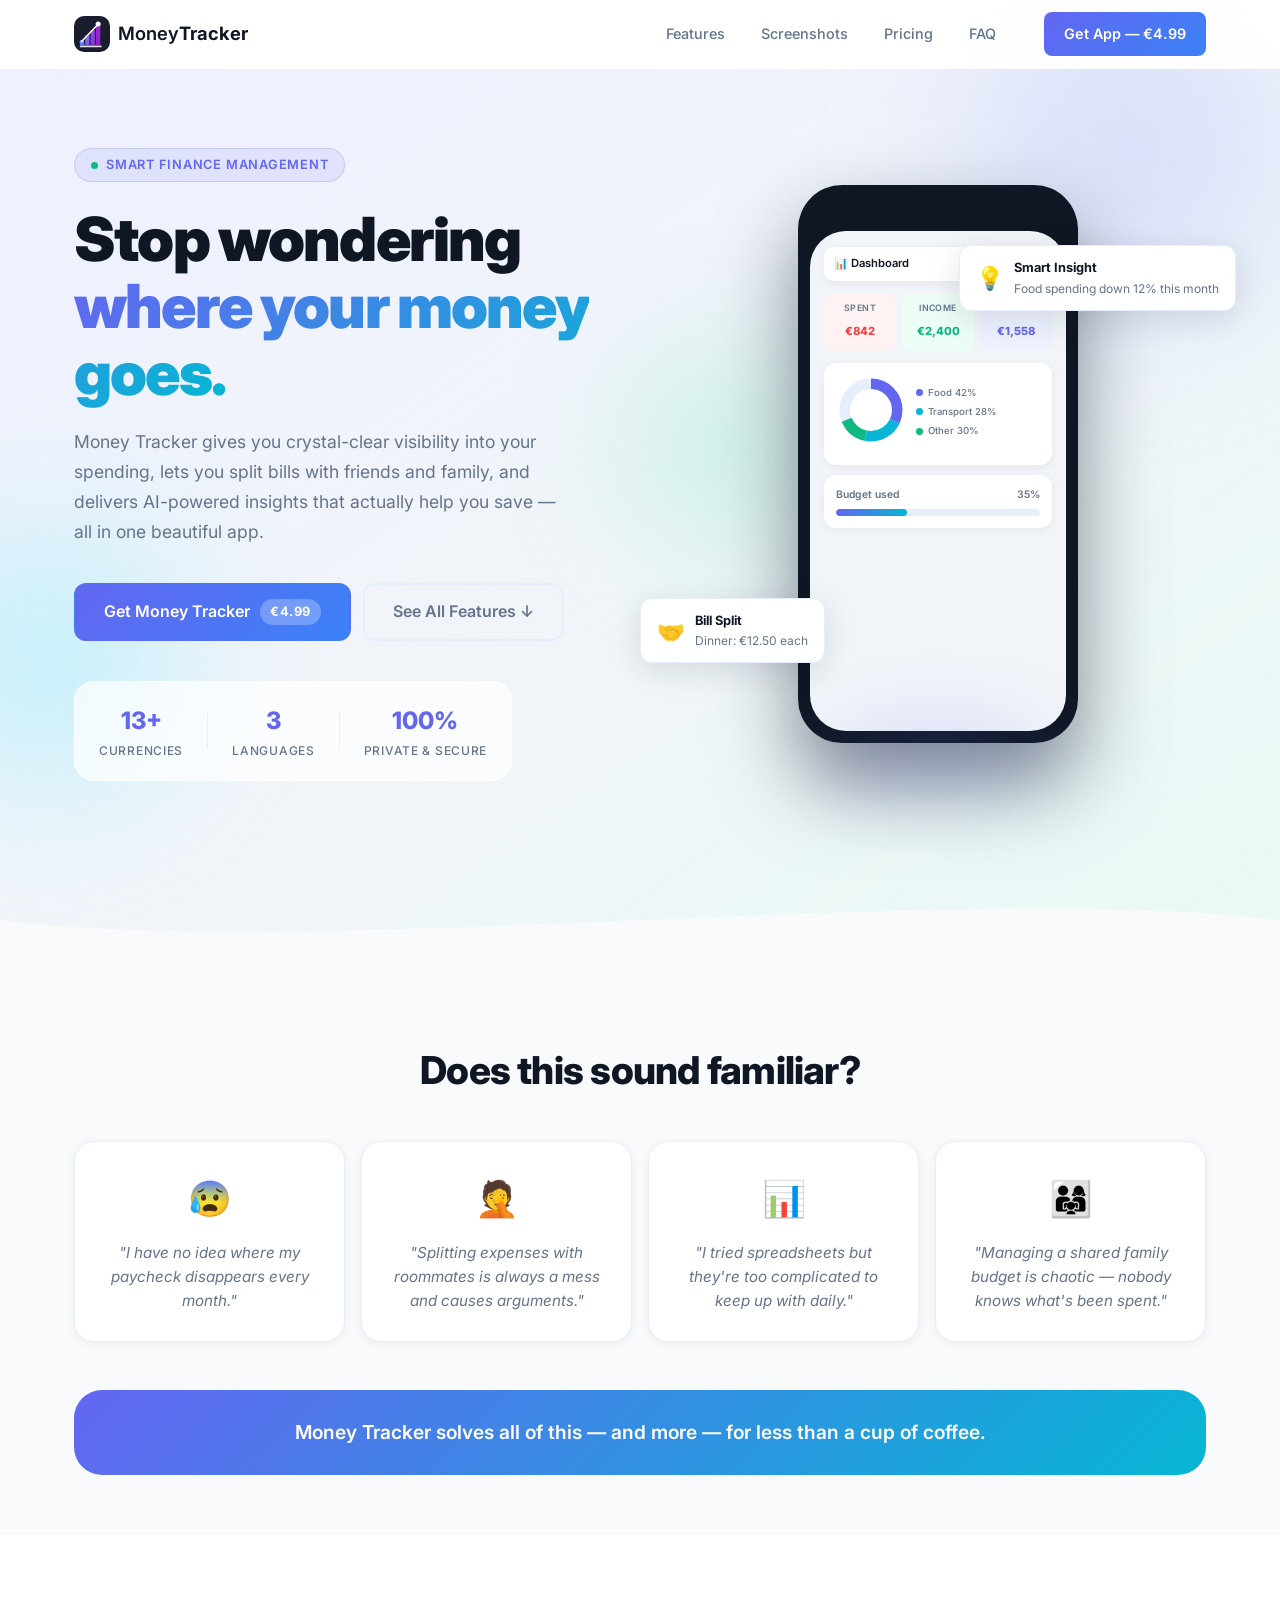
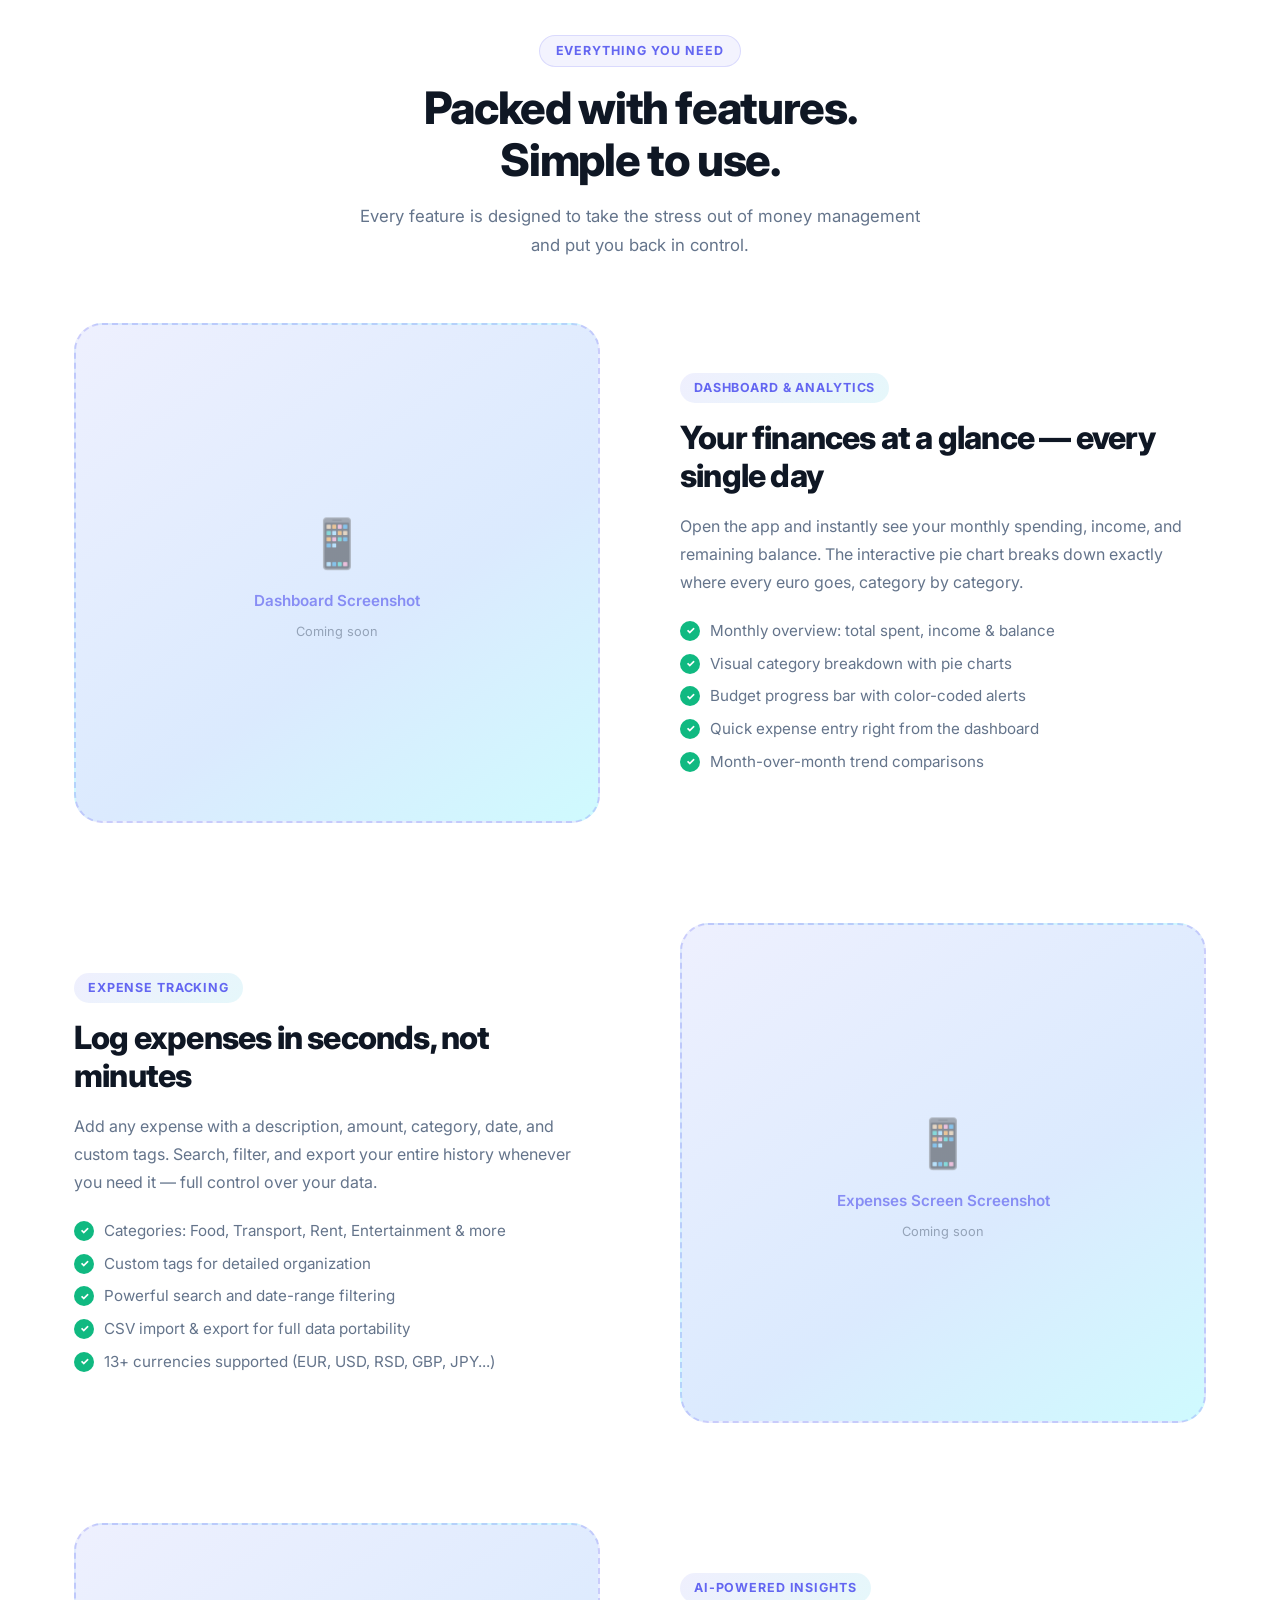
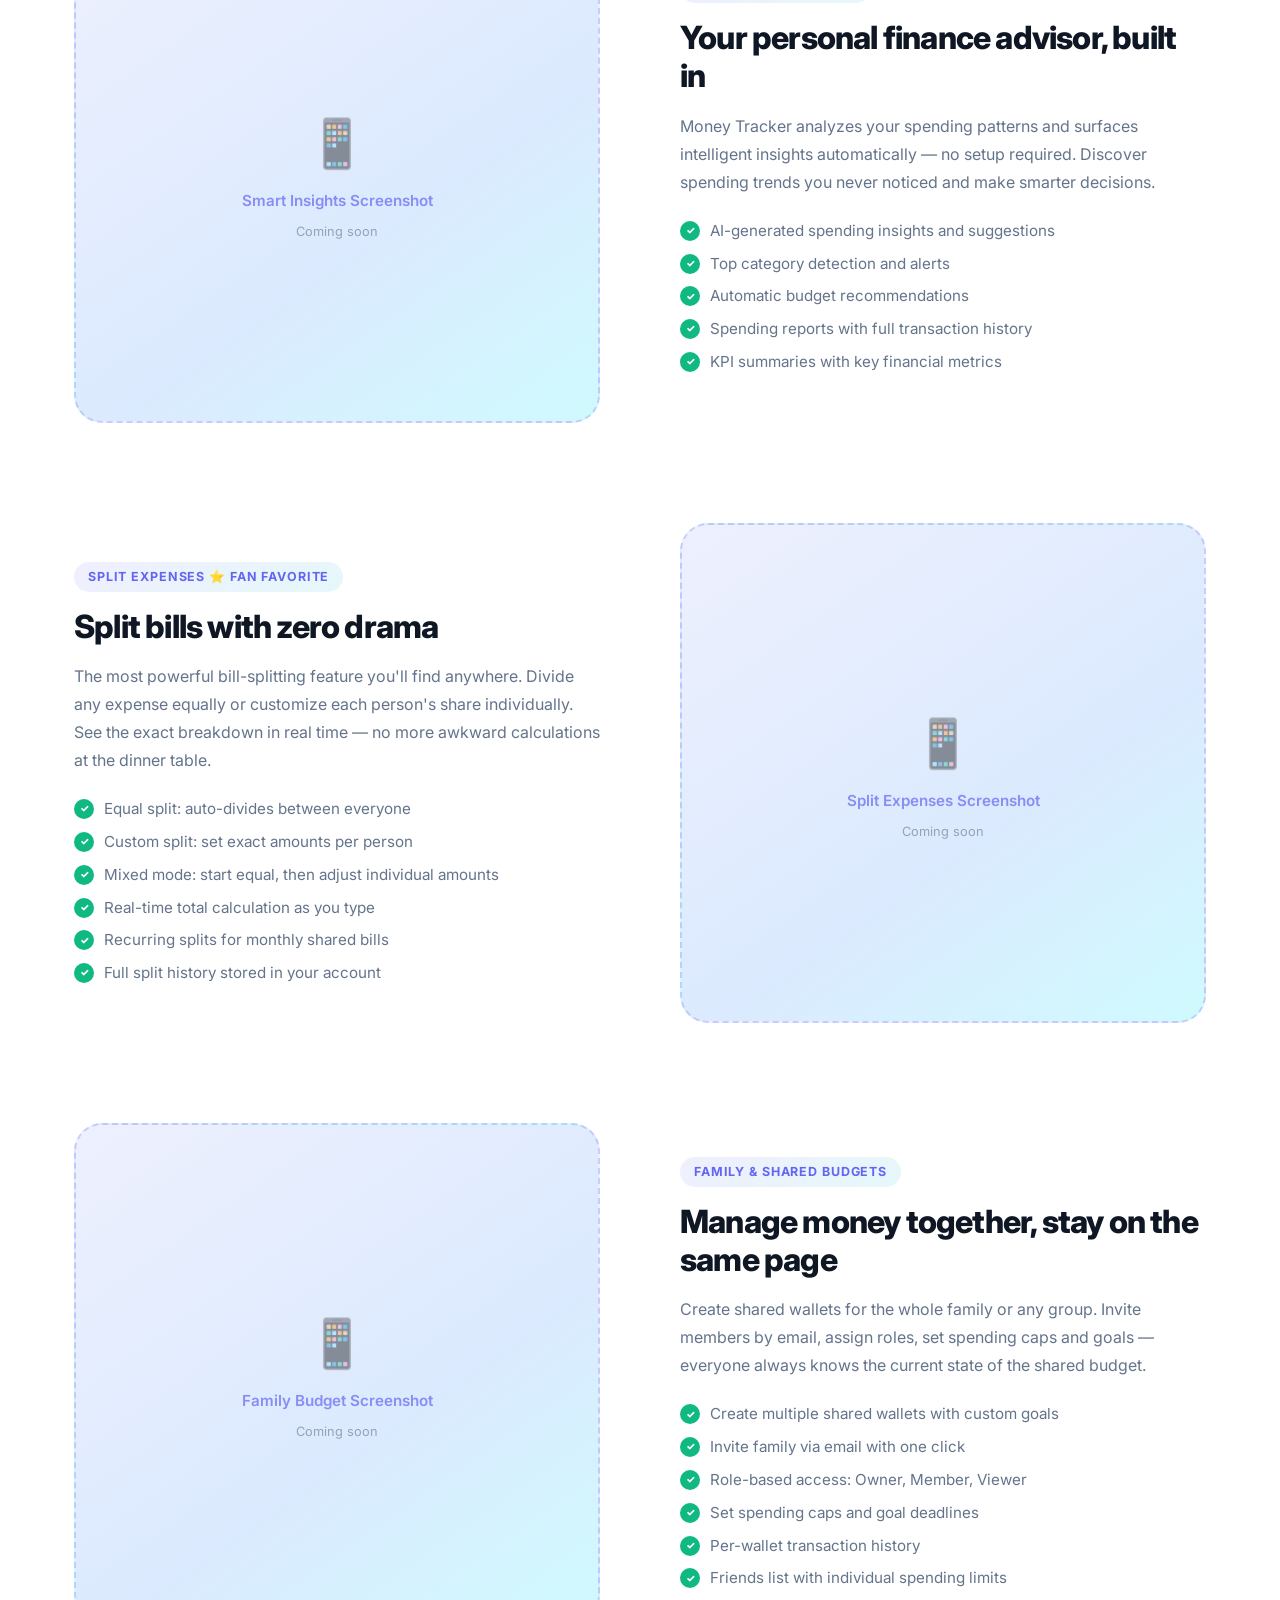
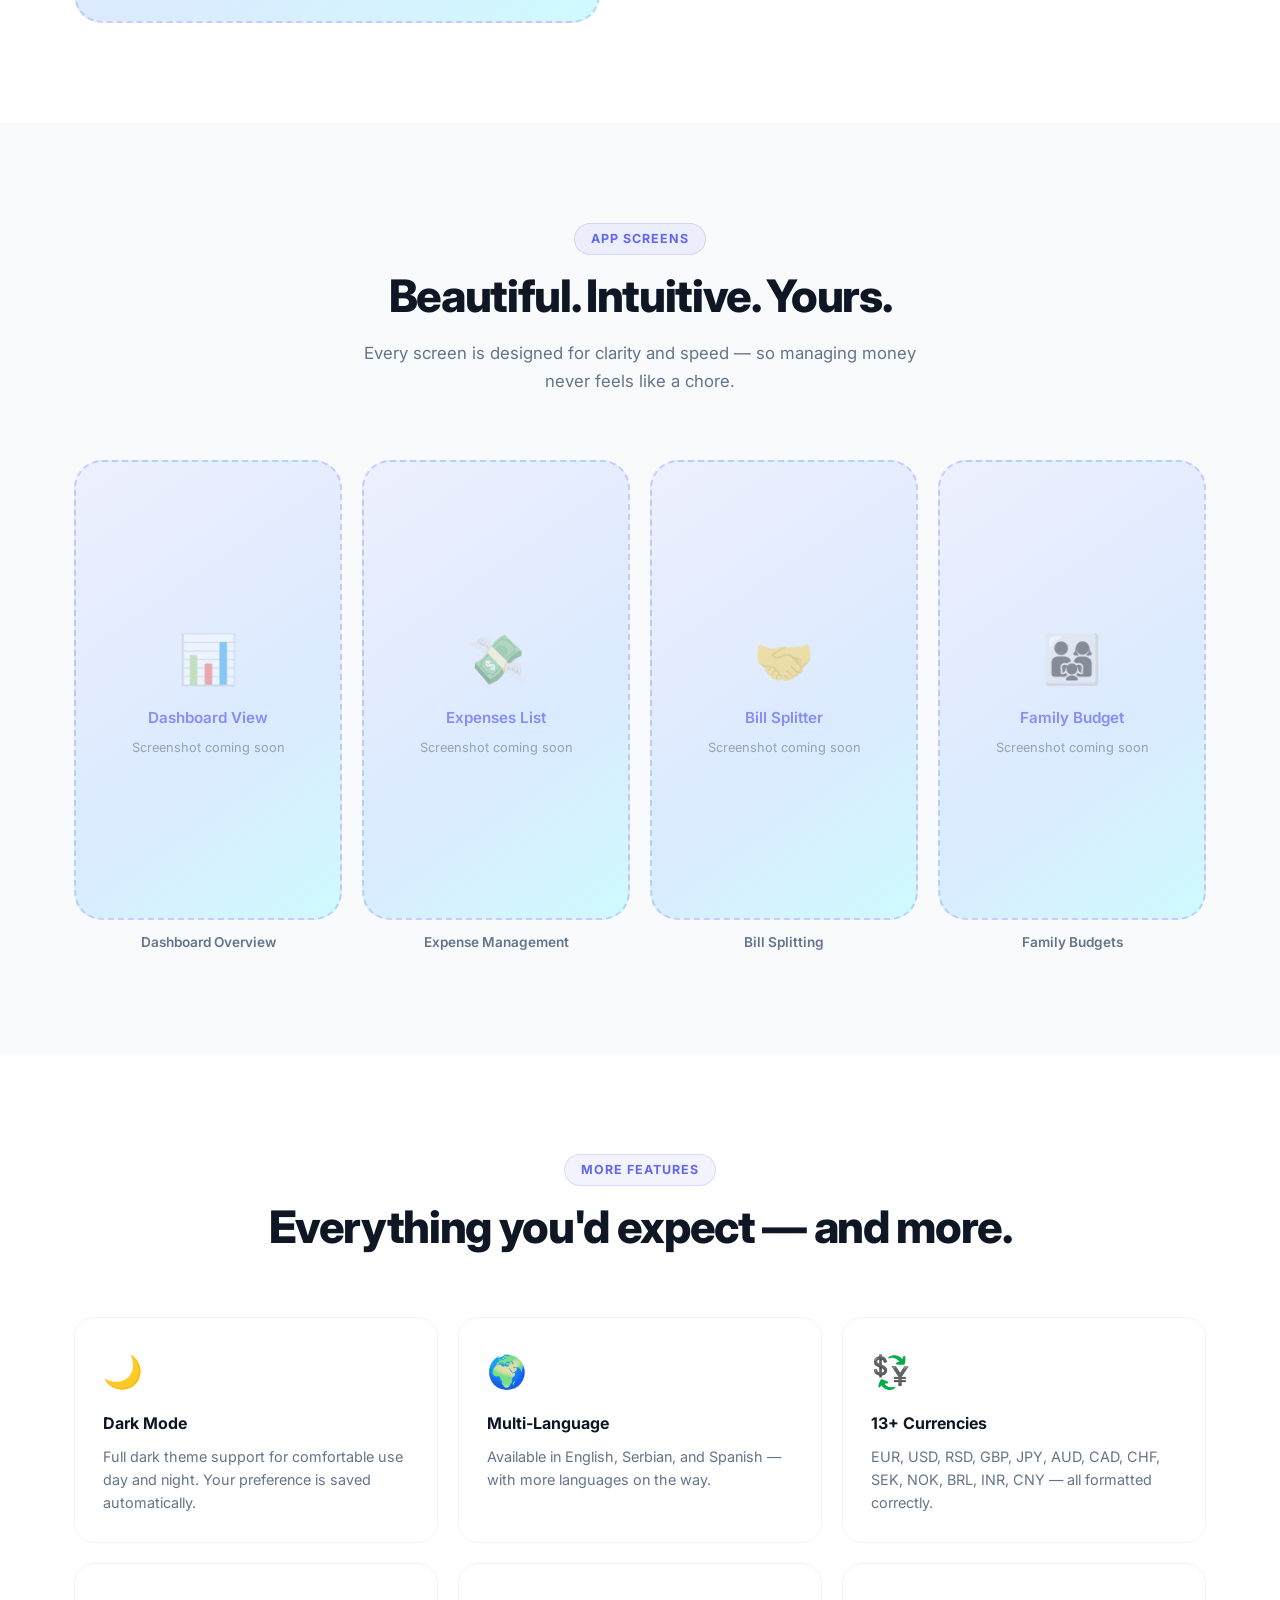
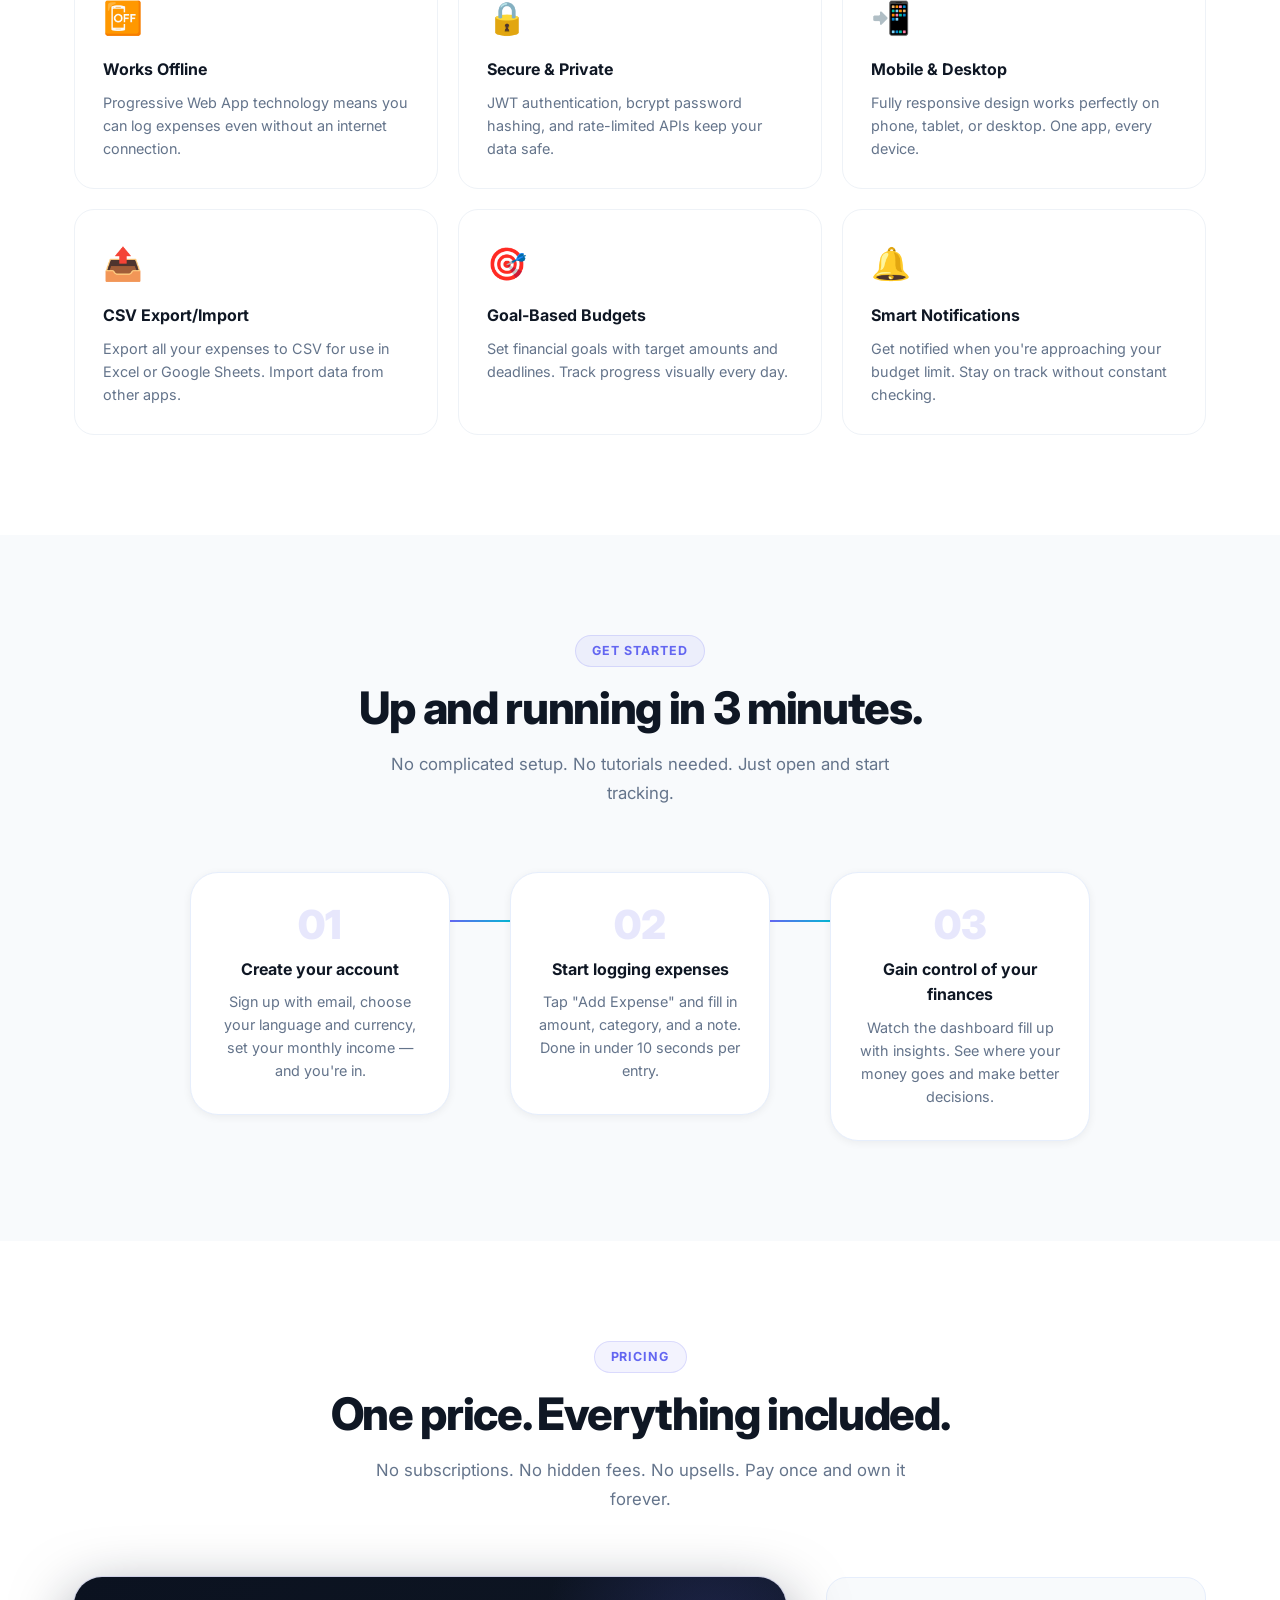
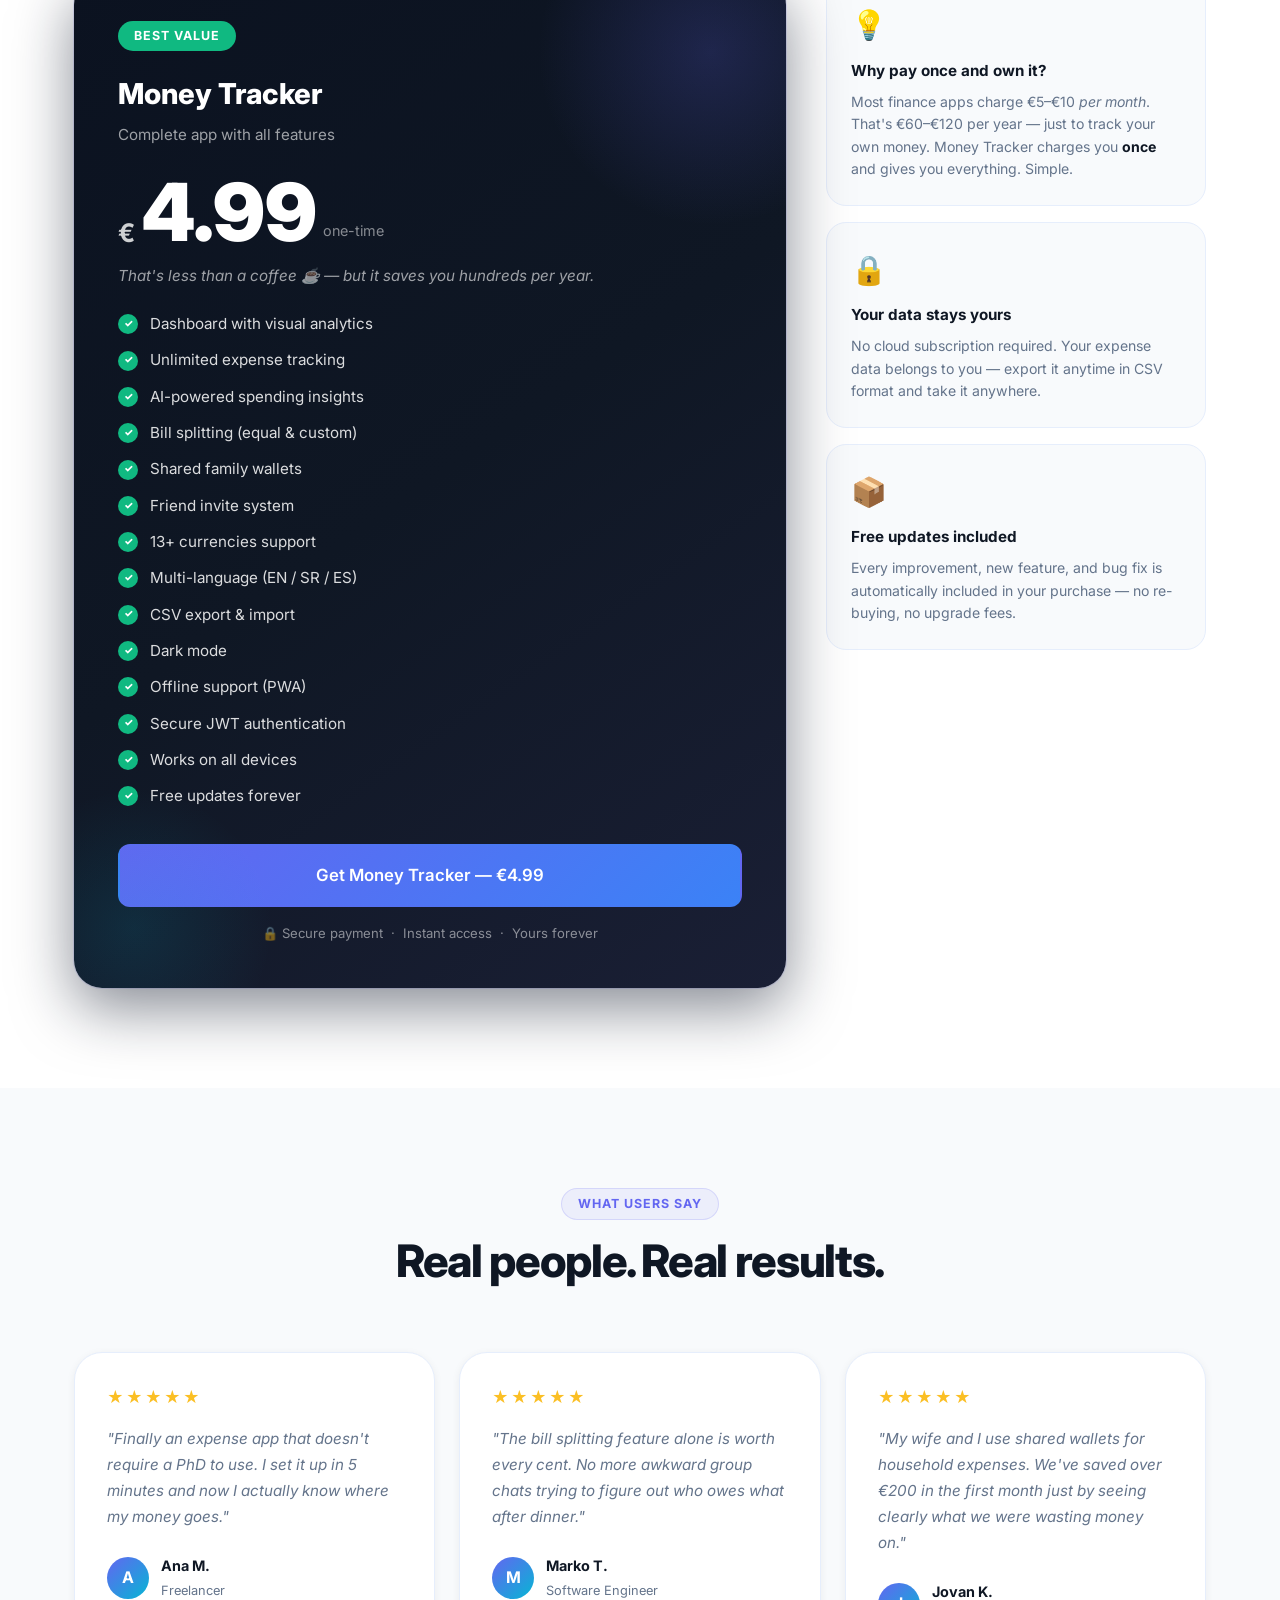
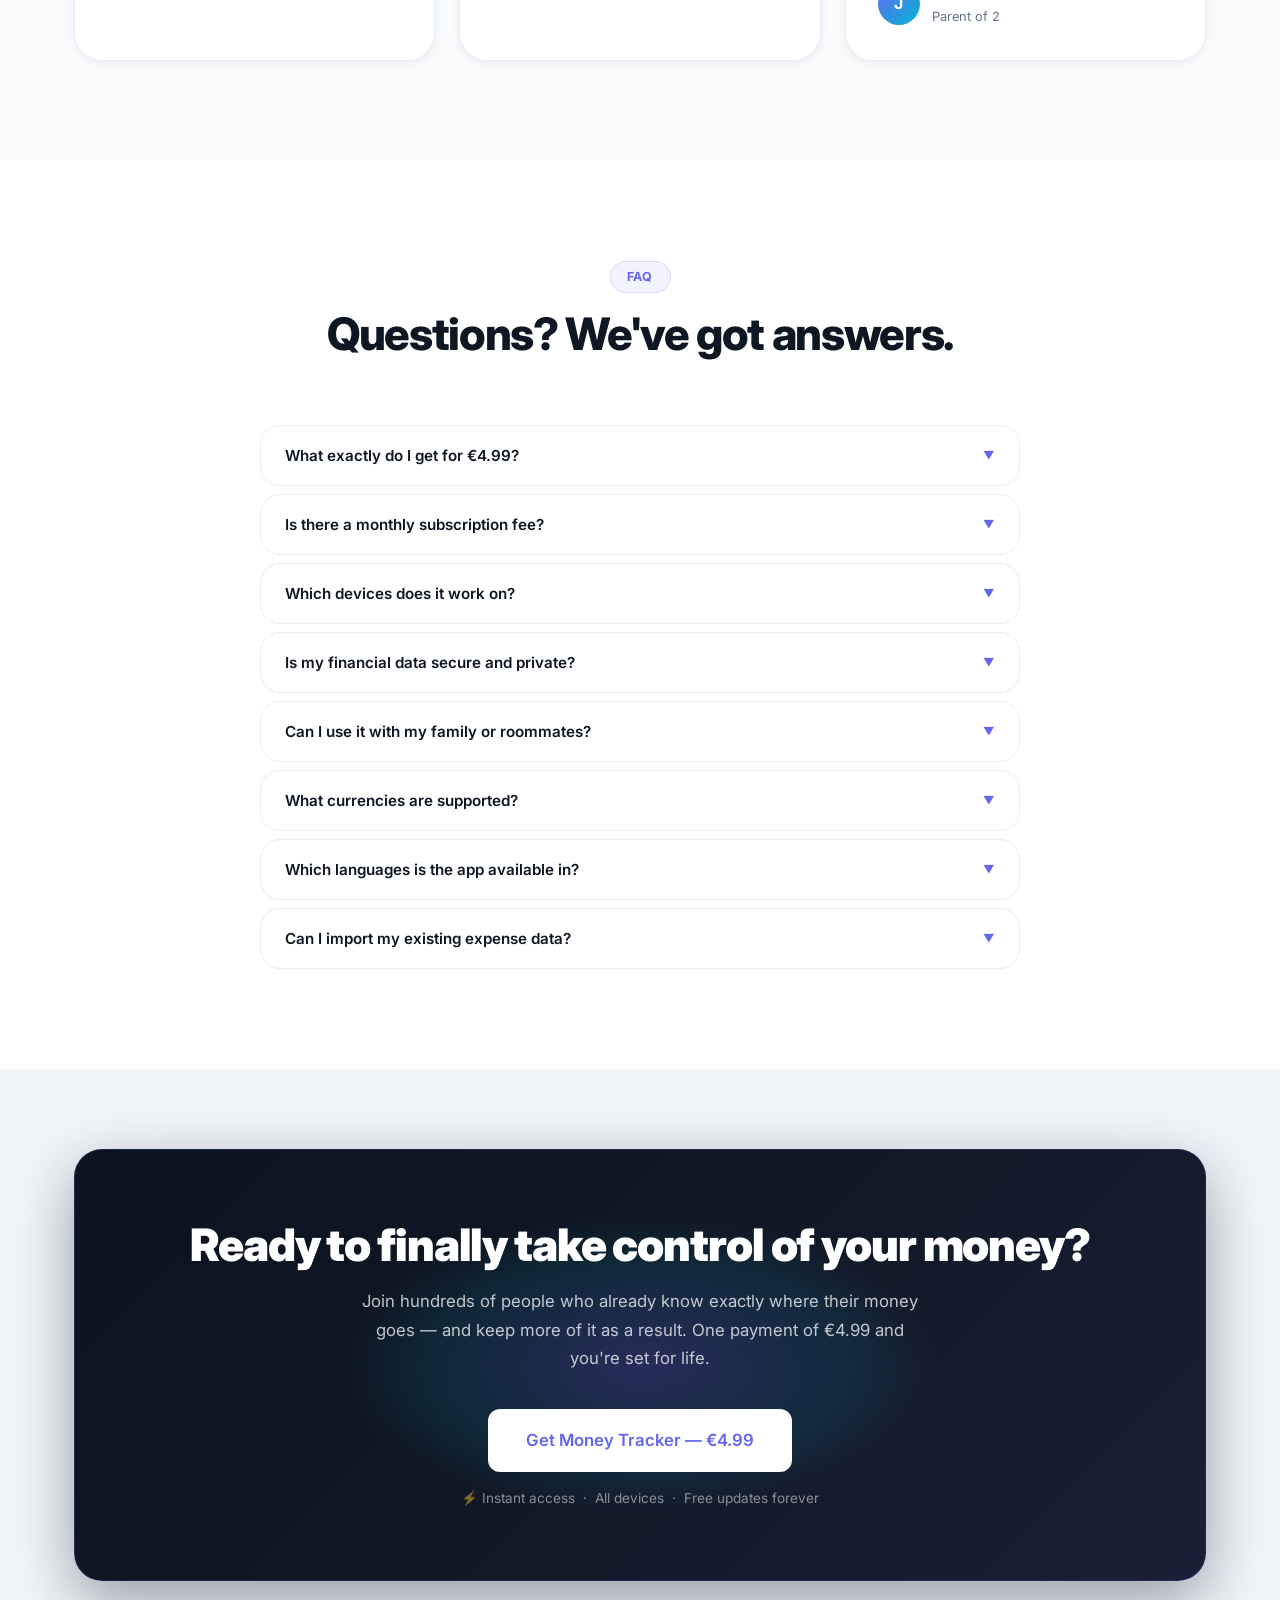
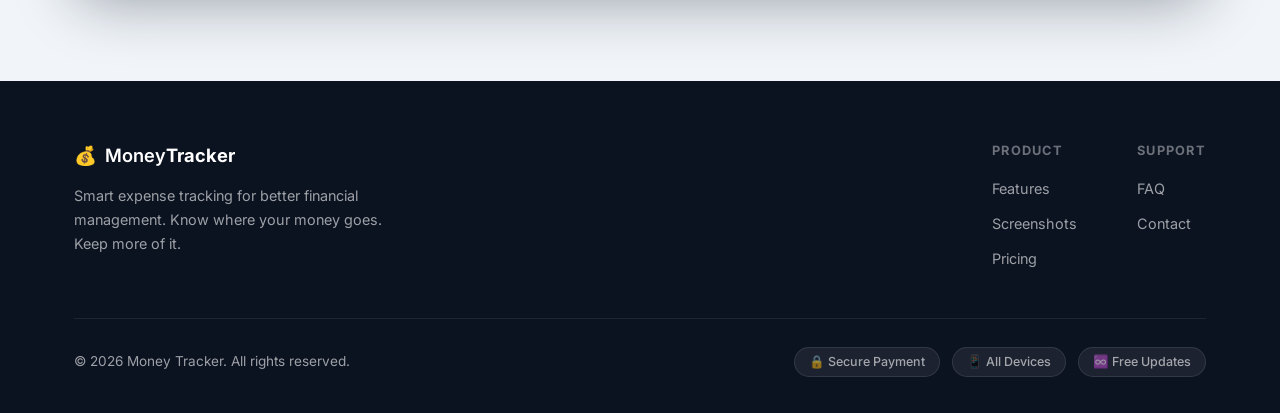
==== commit 19f60fa4: "gg" ====
--- a/index.html
+++ b/index.html
@@ -5,6 +5,8 @@
   <meta name="viewport" content="width=device-width, initial-scale=1.0" />
   <title>Money Tracker — Smart Expense Tracking for Better Financial Management</title>
   <meta name="description" content="Take control of your finances with Money Tracker. Track expenses, split bills, manage family budgets, and gain smart insights — all for just €4.99." />
+  <link rel="icon" href="logo.svg" />
+  <link rel="apple-touch-icon" href="logo.svg" />
   <link rel="stylesheet" href="styles.css" />
   <link rel="preconnect" href="https://fonts.googleapis.com" />
   <link rel="preconnect" href="https://fonts.gstatic.com" crossorigin />
@@ -16,7 +18,7 @@
   <nav class="navbar" id="navbar">
     <div class="nav-container">
       <a href="#" class="nav-logo">
-        <span class="logo-icon">💰</span>
+        <img src="logo.svg" alt="Money Tracker logo" class="logo-img" />
         <span class="logo-text">Money<strong>Tracker</strong></span>
       </a>
       <ul class="nav-links">
--- a/styles.css
+++ b/styles.css
@@ -101,7 +101,13 @@
   color: var(--text);
   white-space: nowrap;
 }
-.logo-icon { font-size: 1.4rem; }
+.logo-img {
+  width: 36px;
+  height: 36px;
+  border-radius: 10px;
+  object-fit: cover;
+  flex-shrink: 0;
+}
 .nav-links {
   display: flex;
   align-items: center;
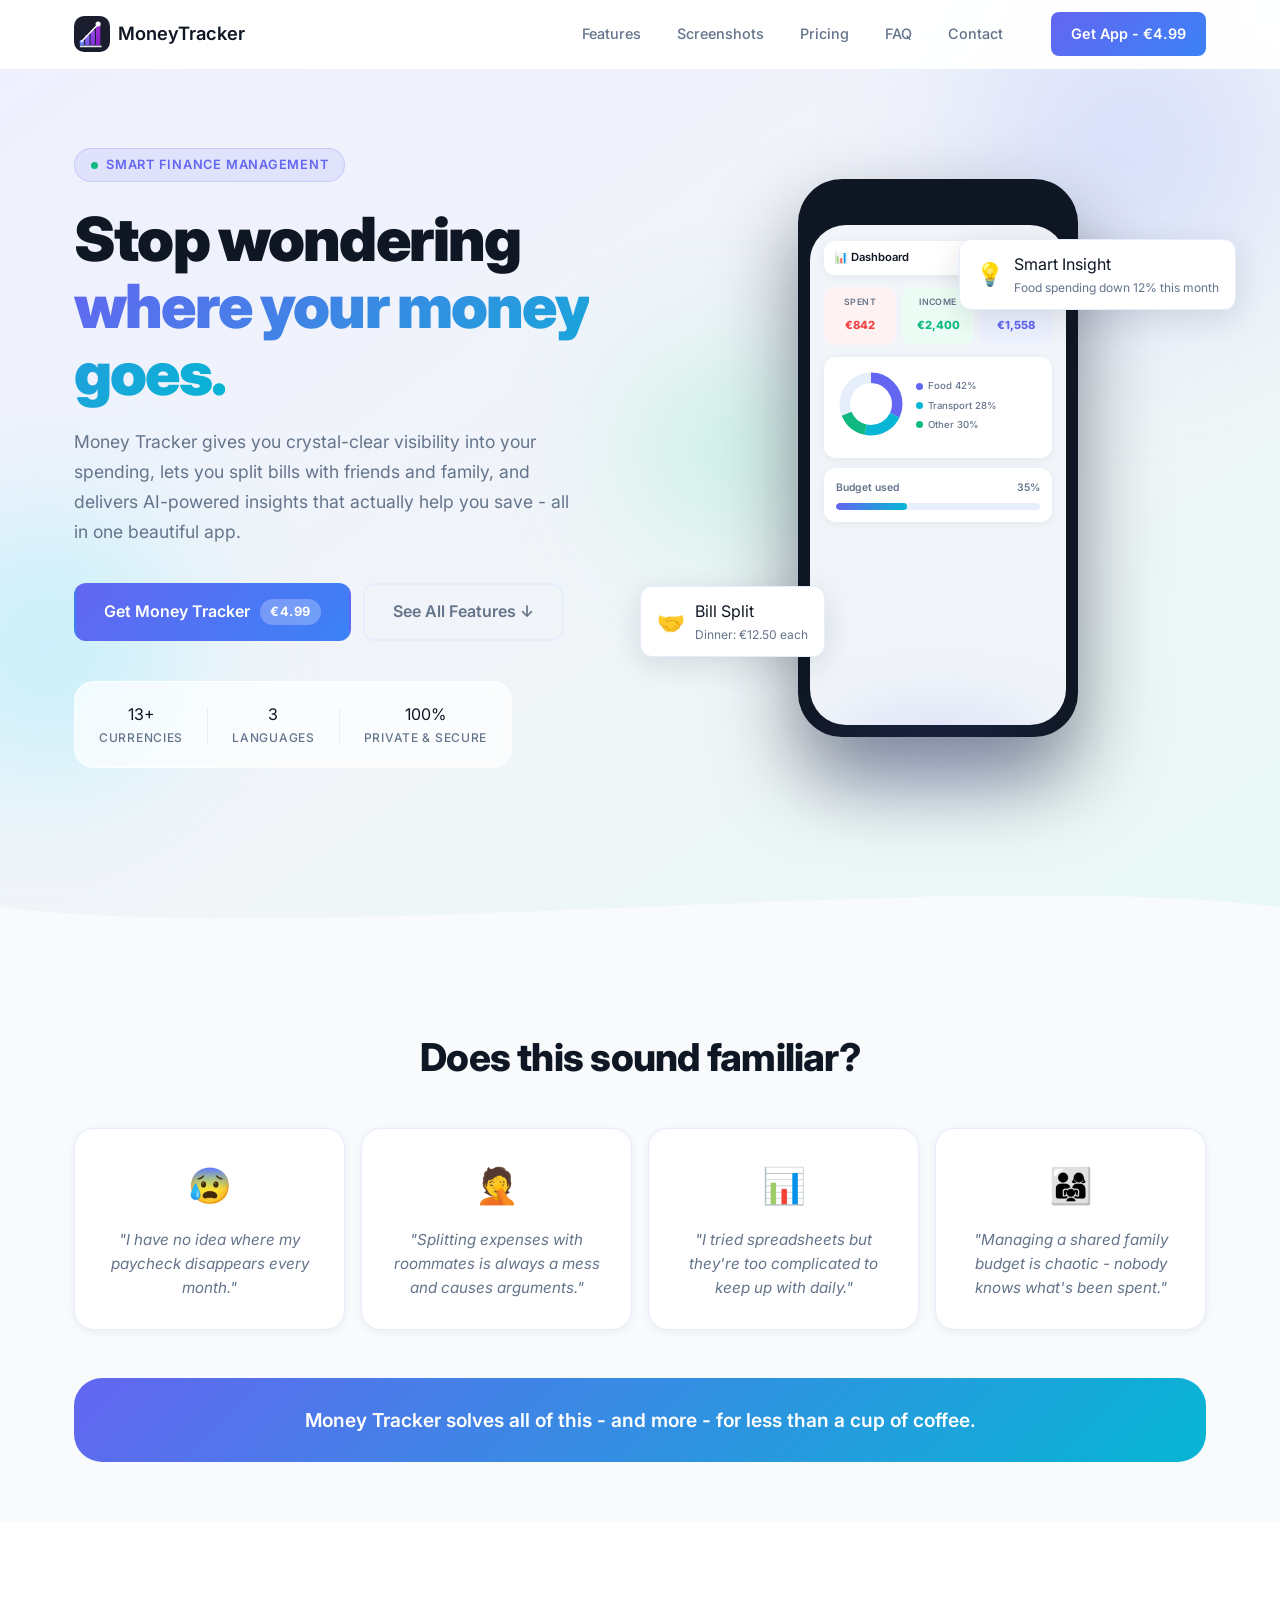
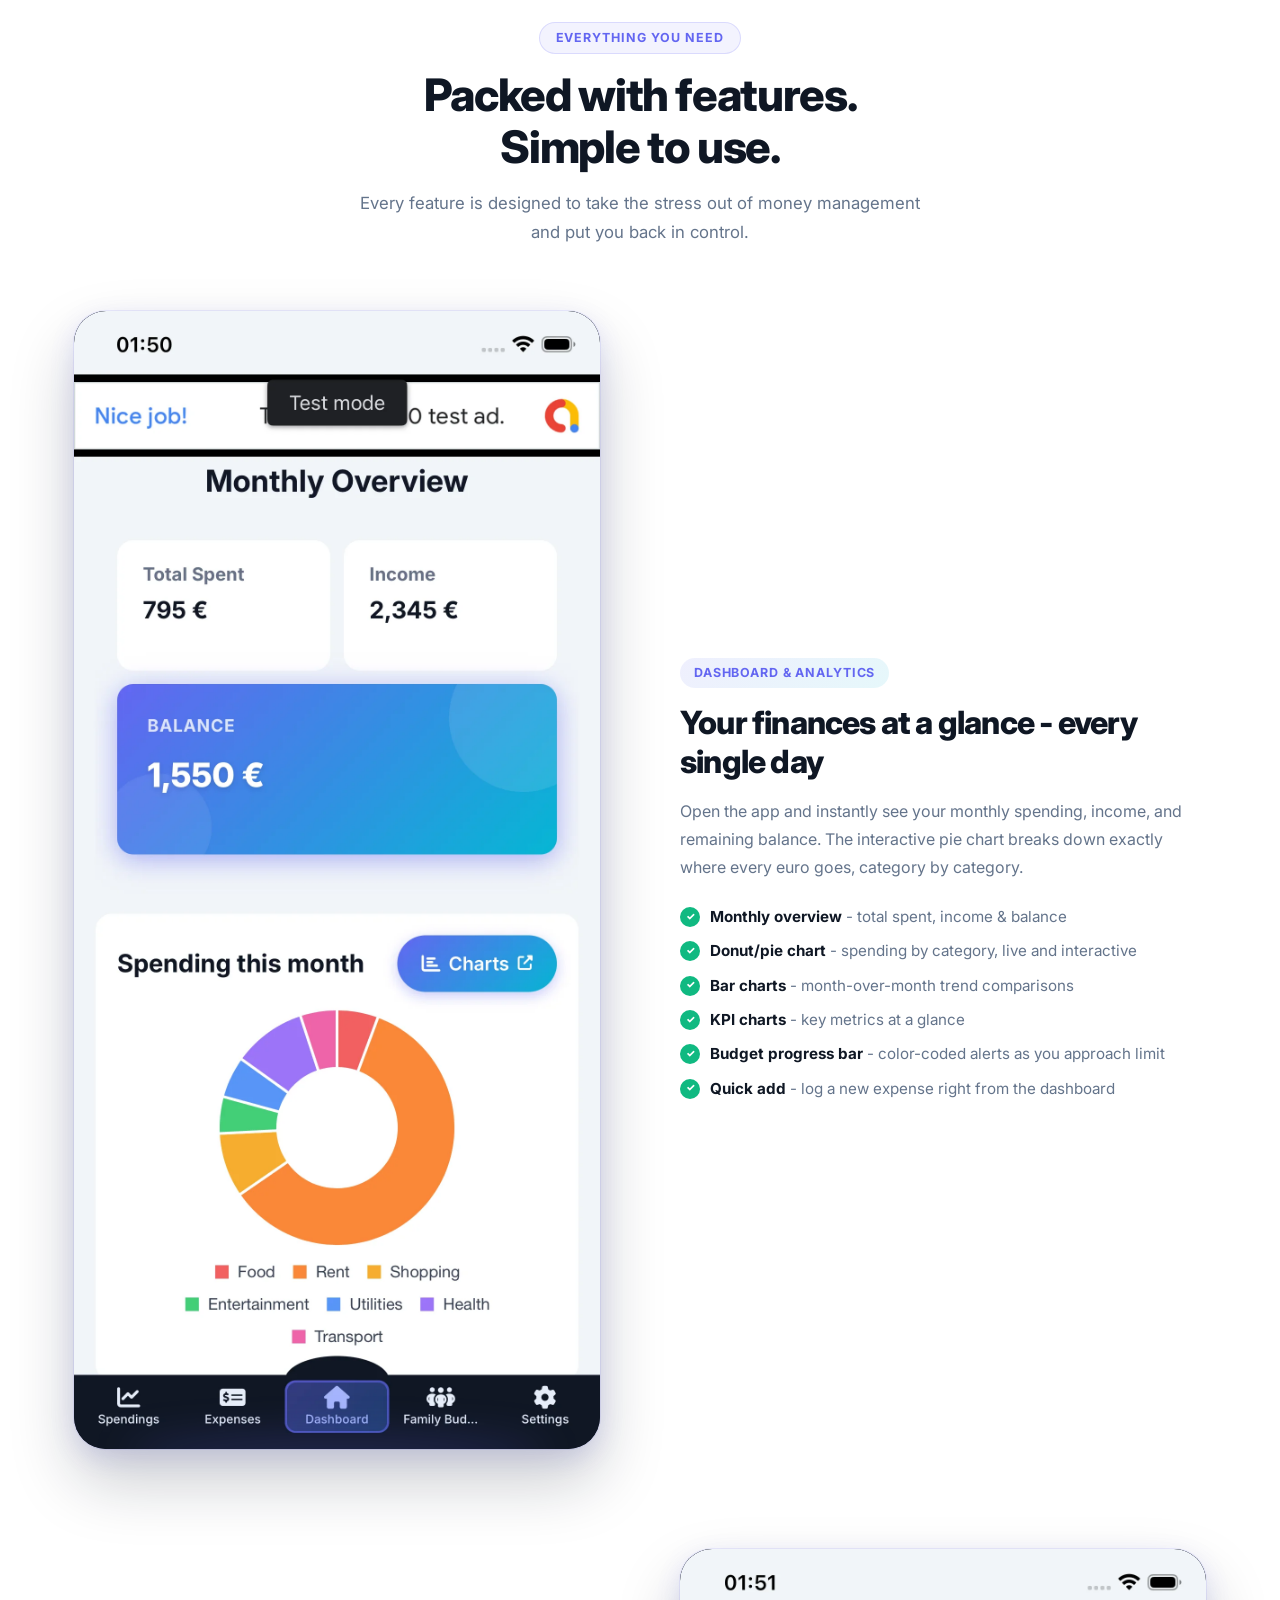
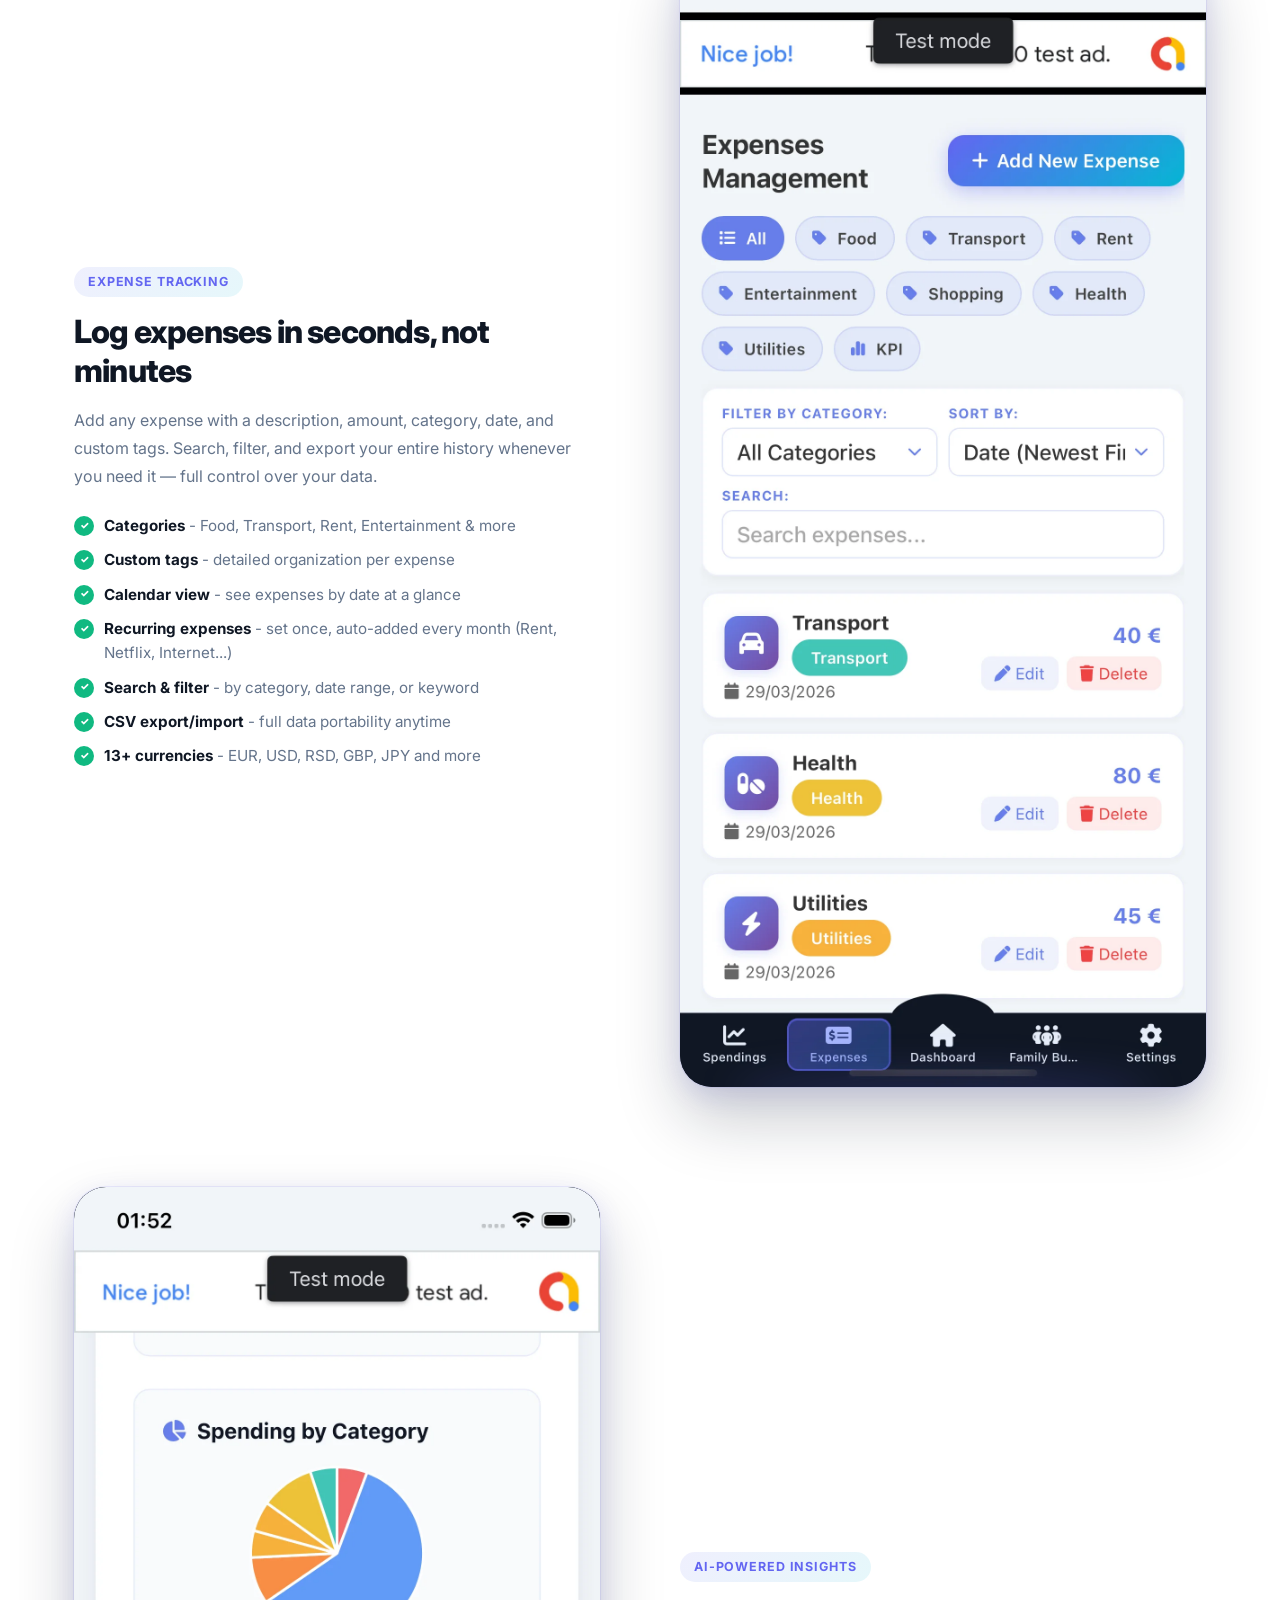
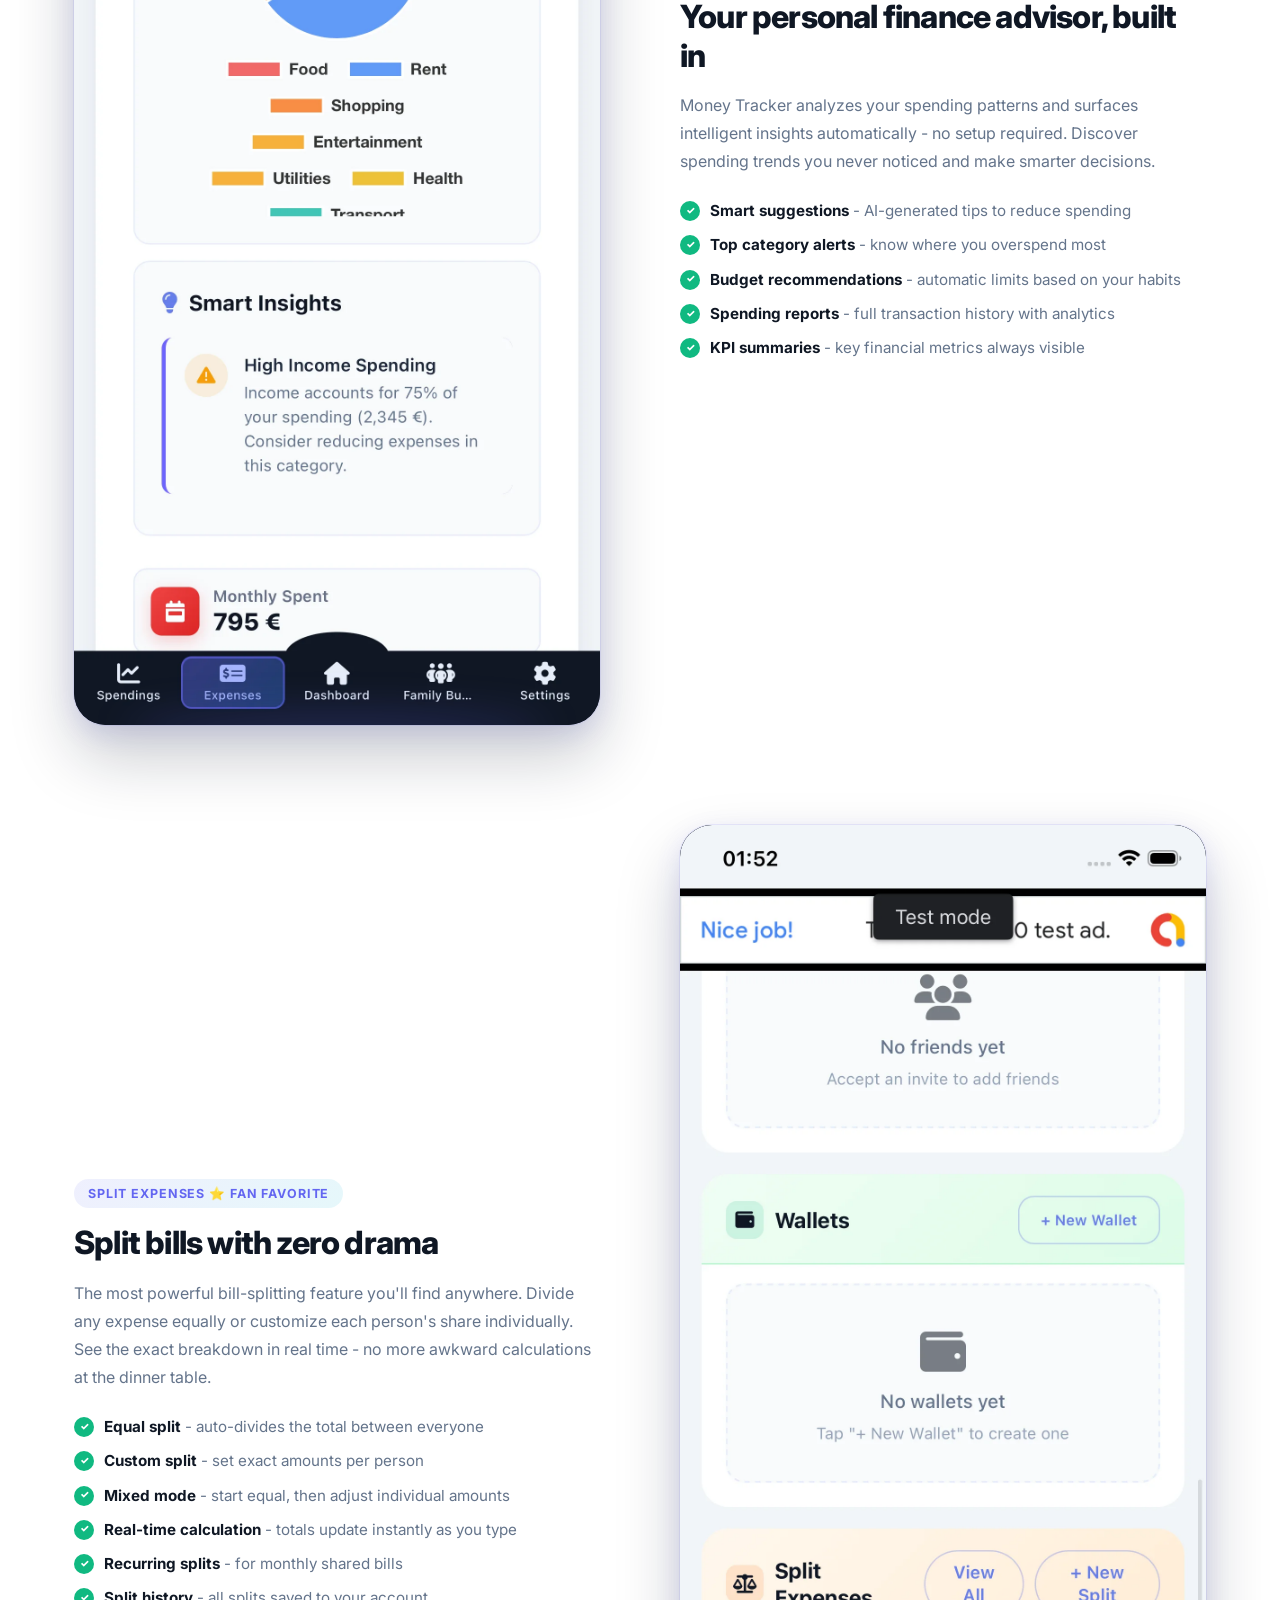
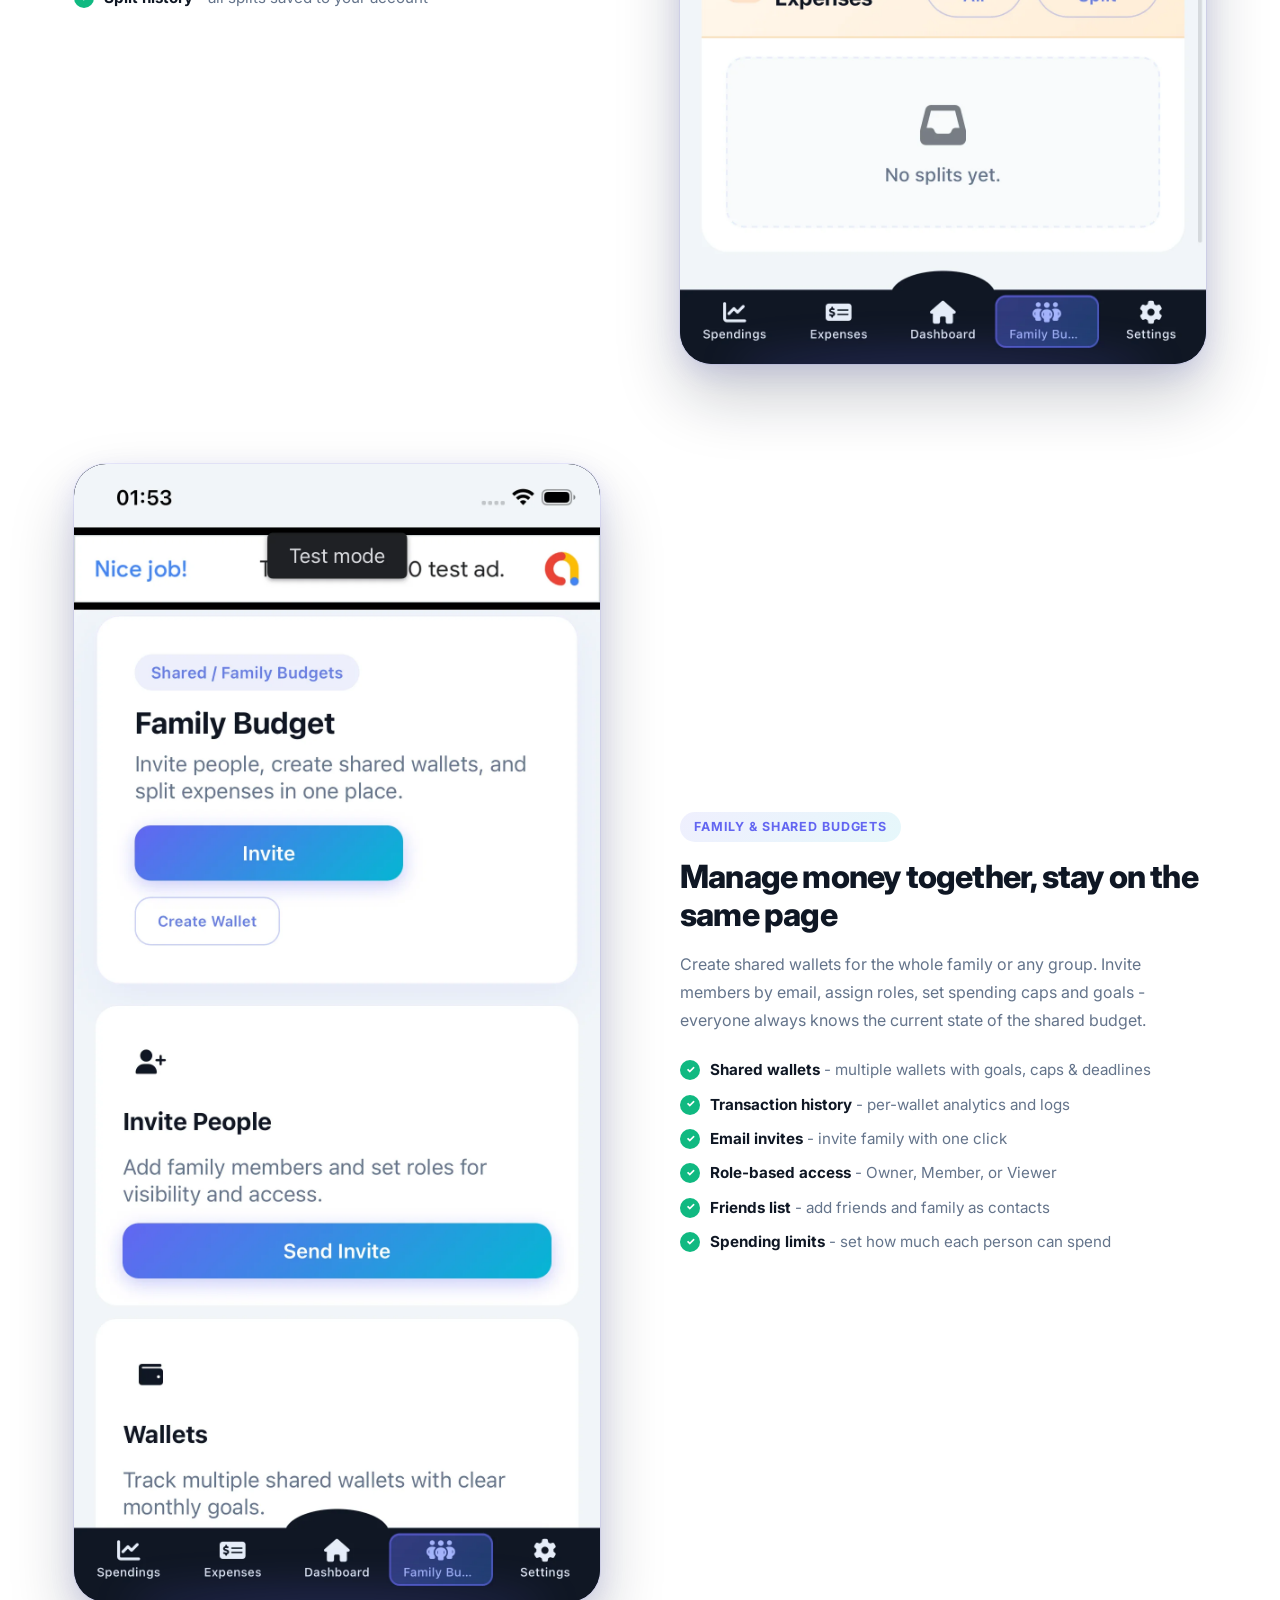
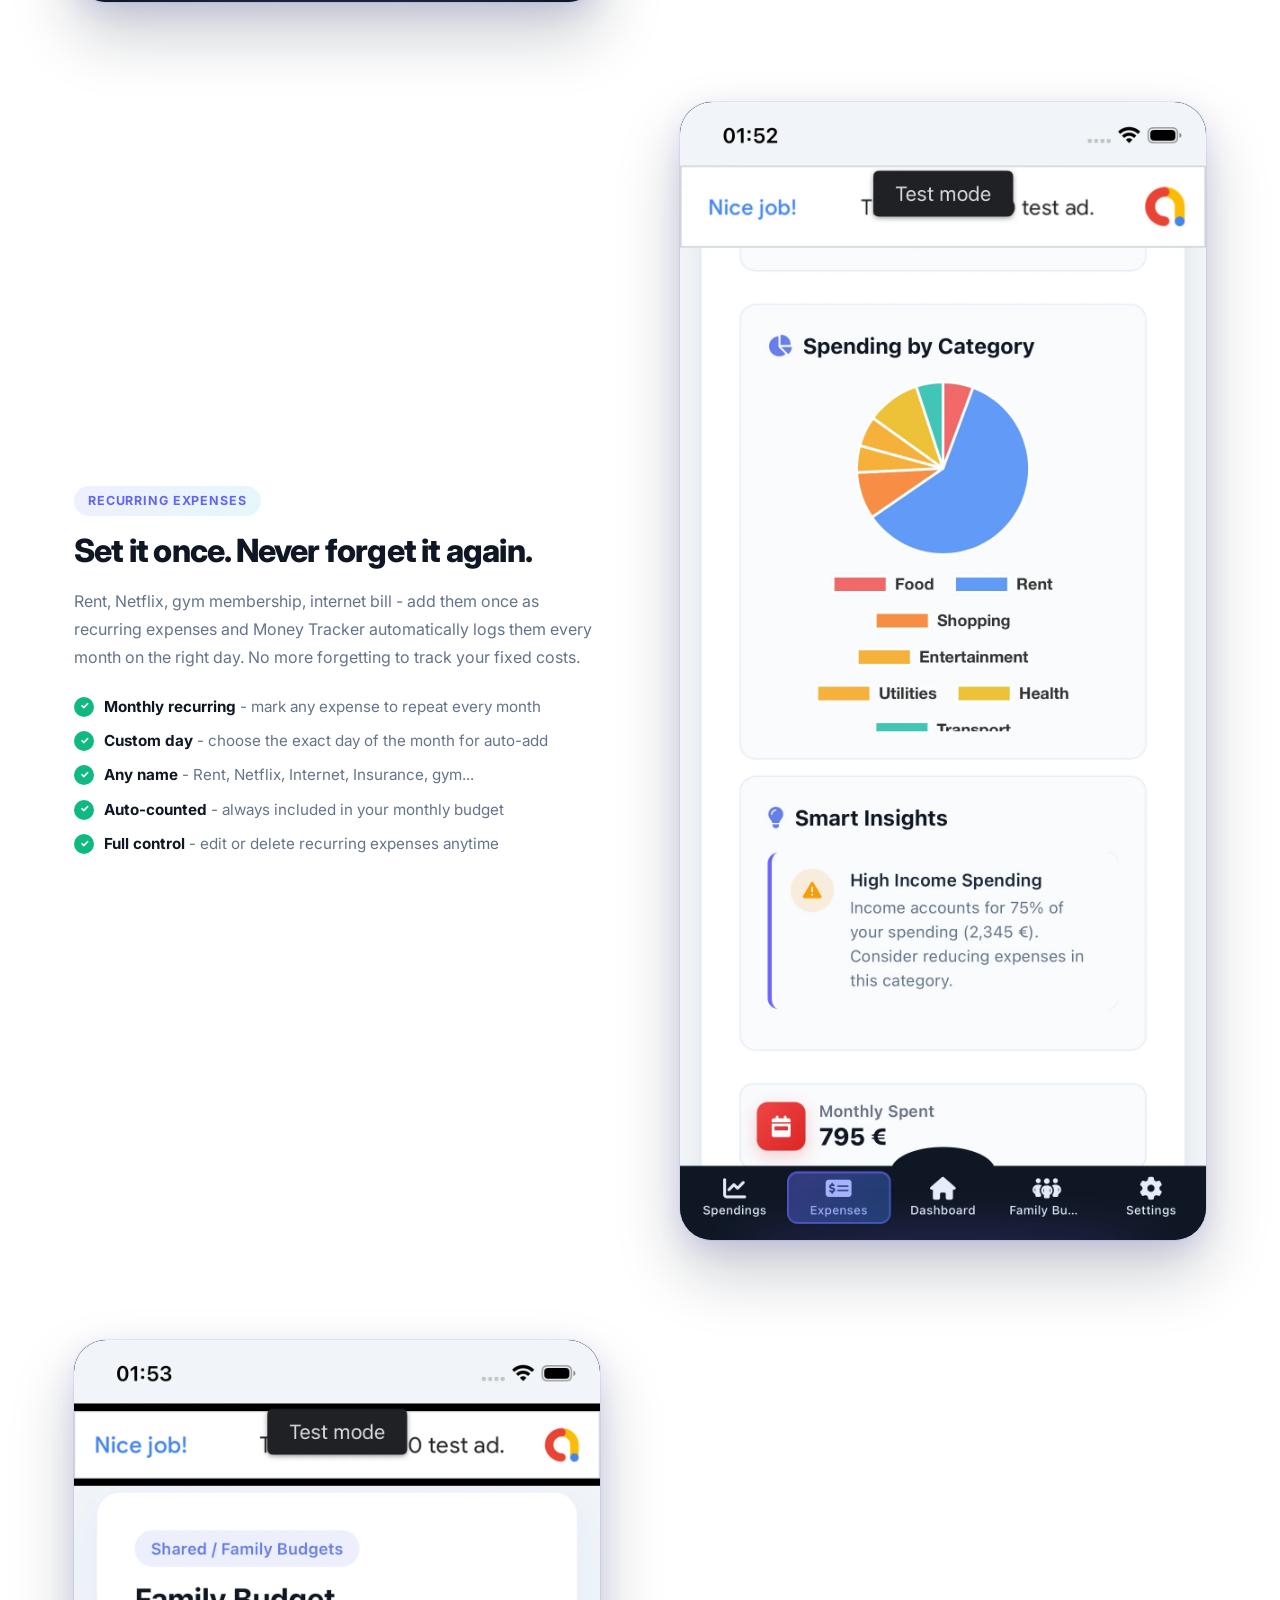
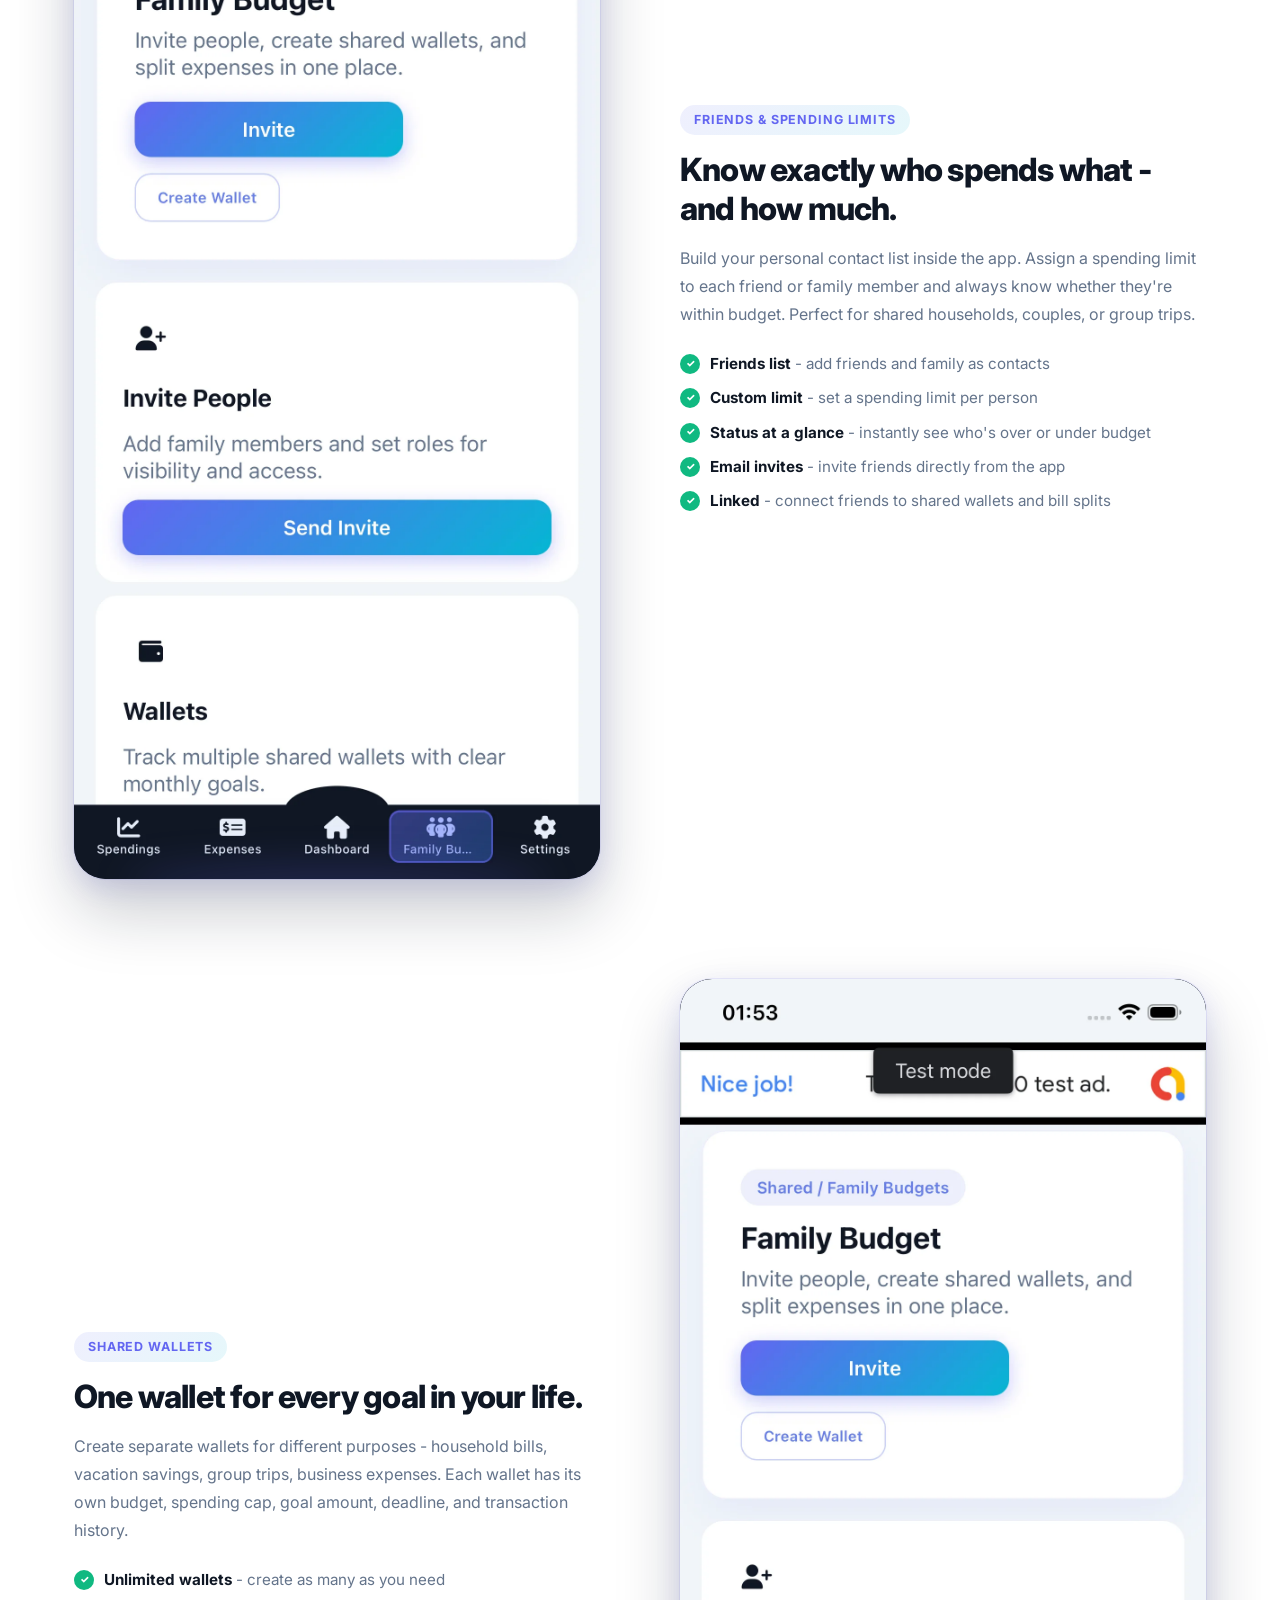
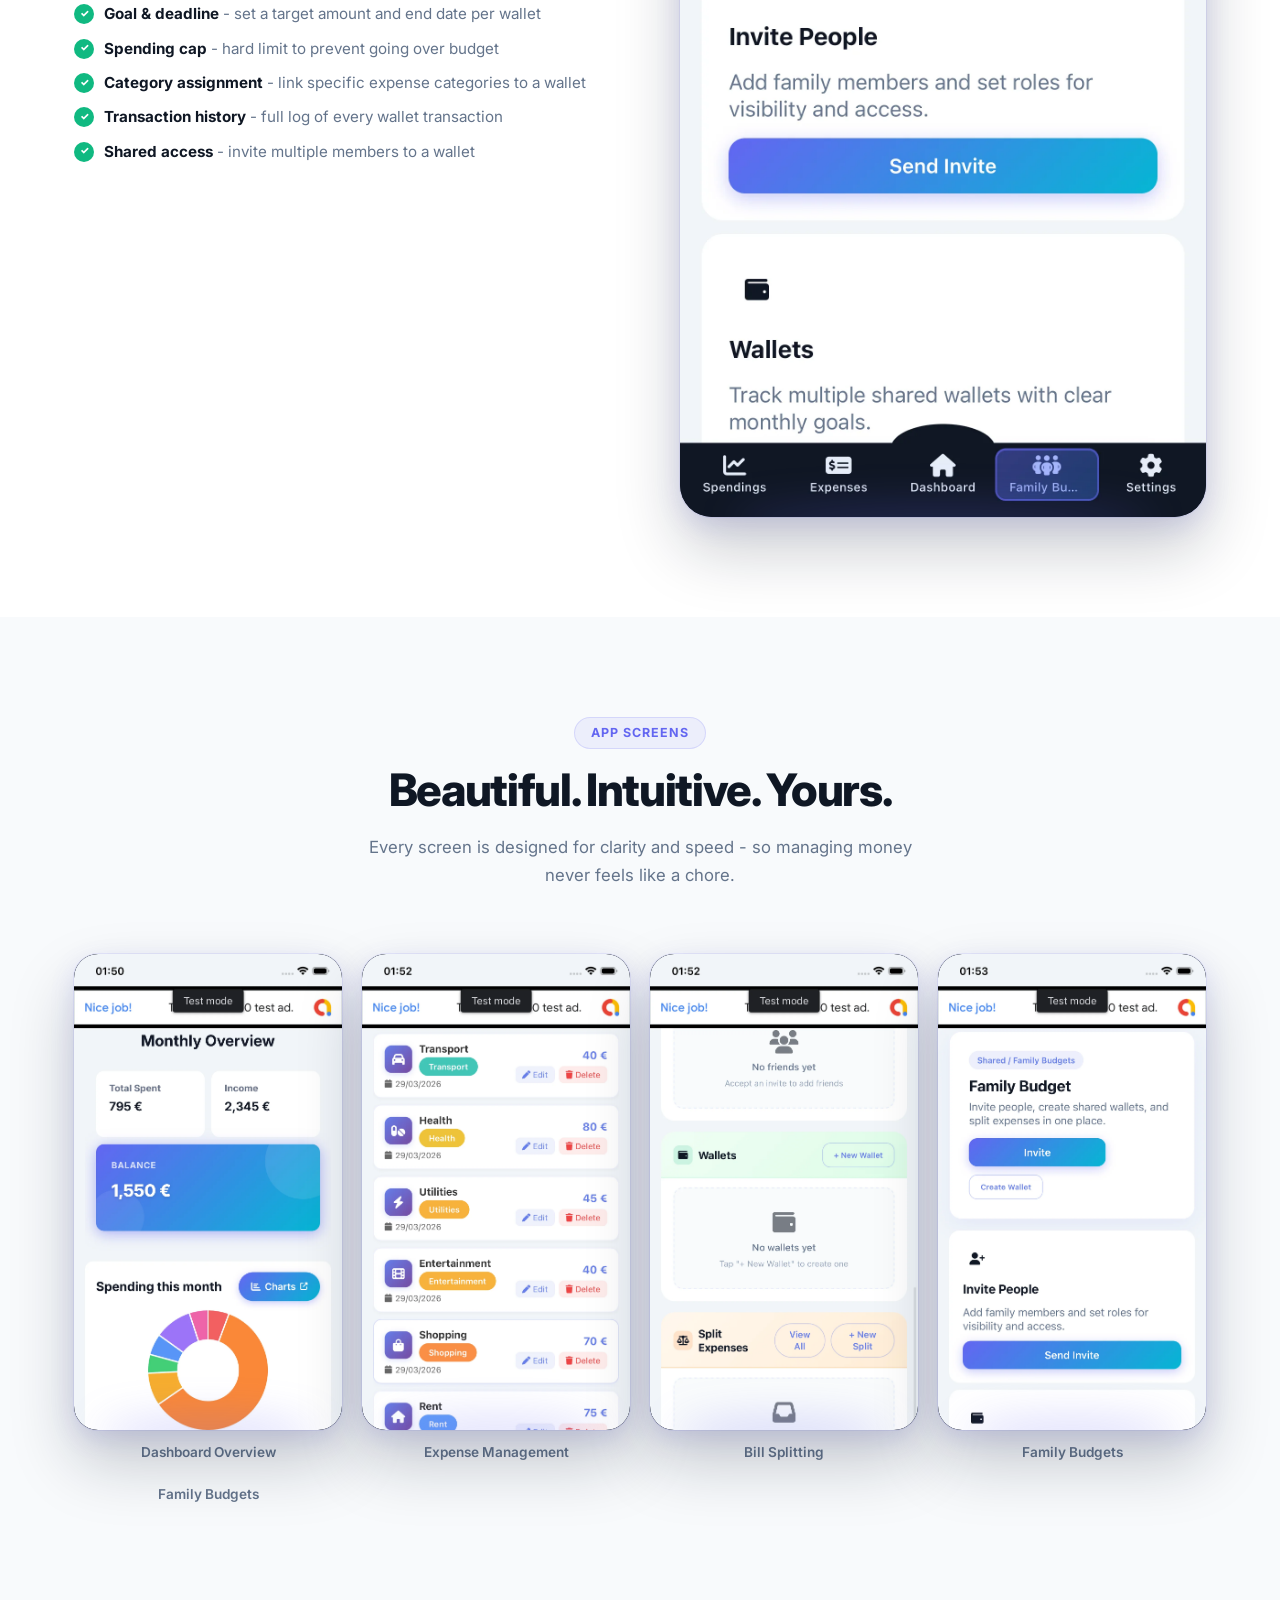
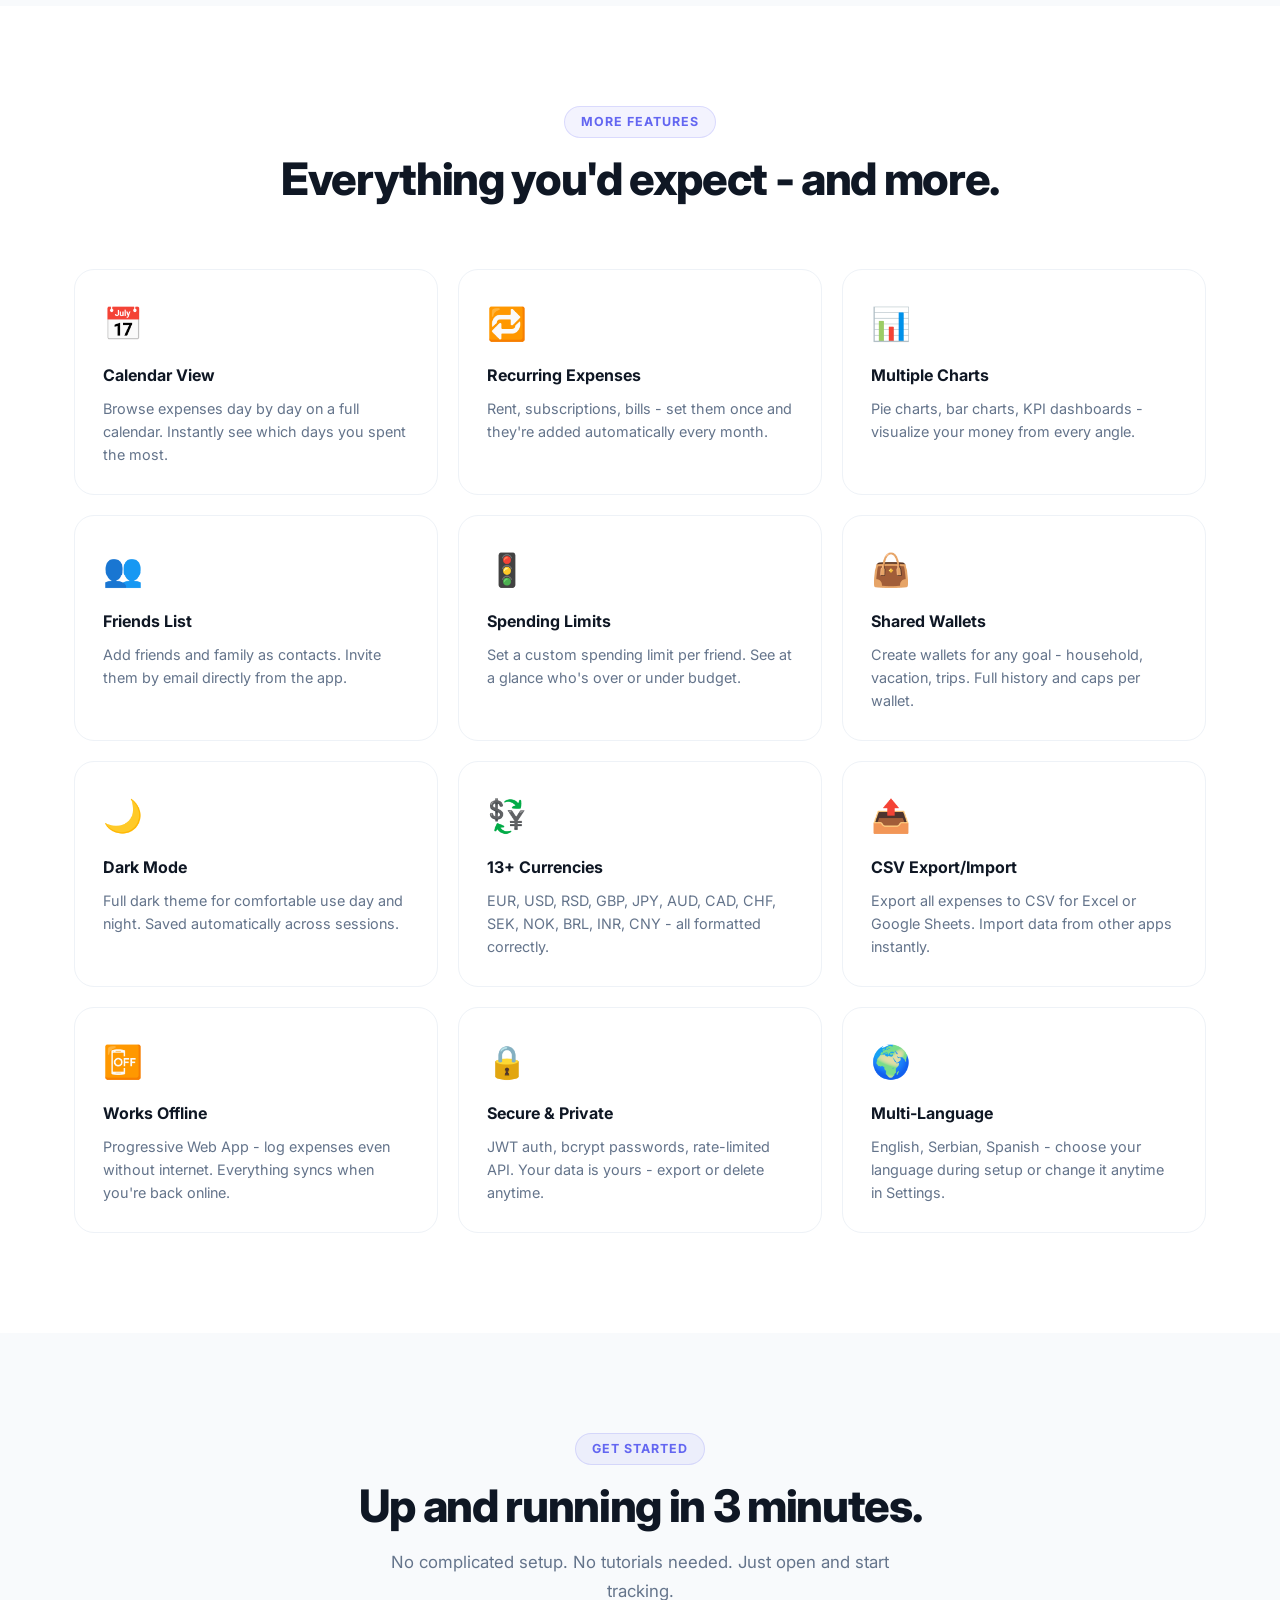
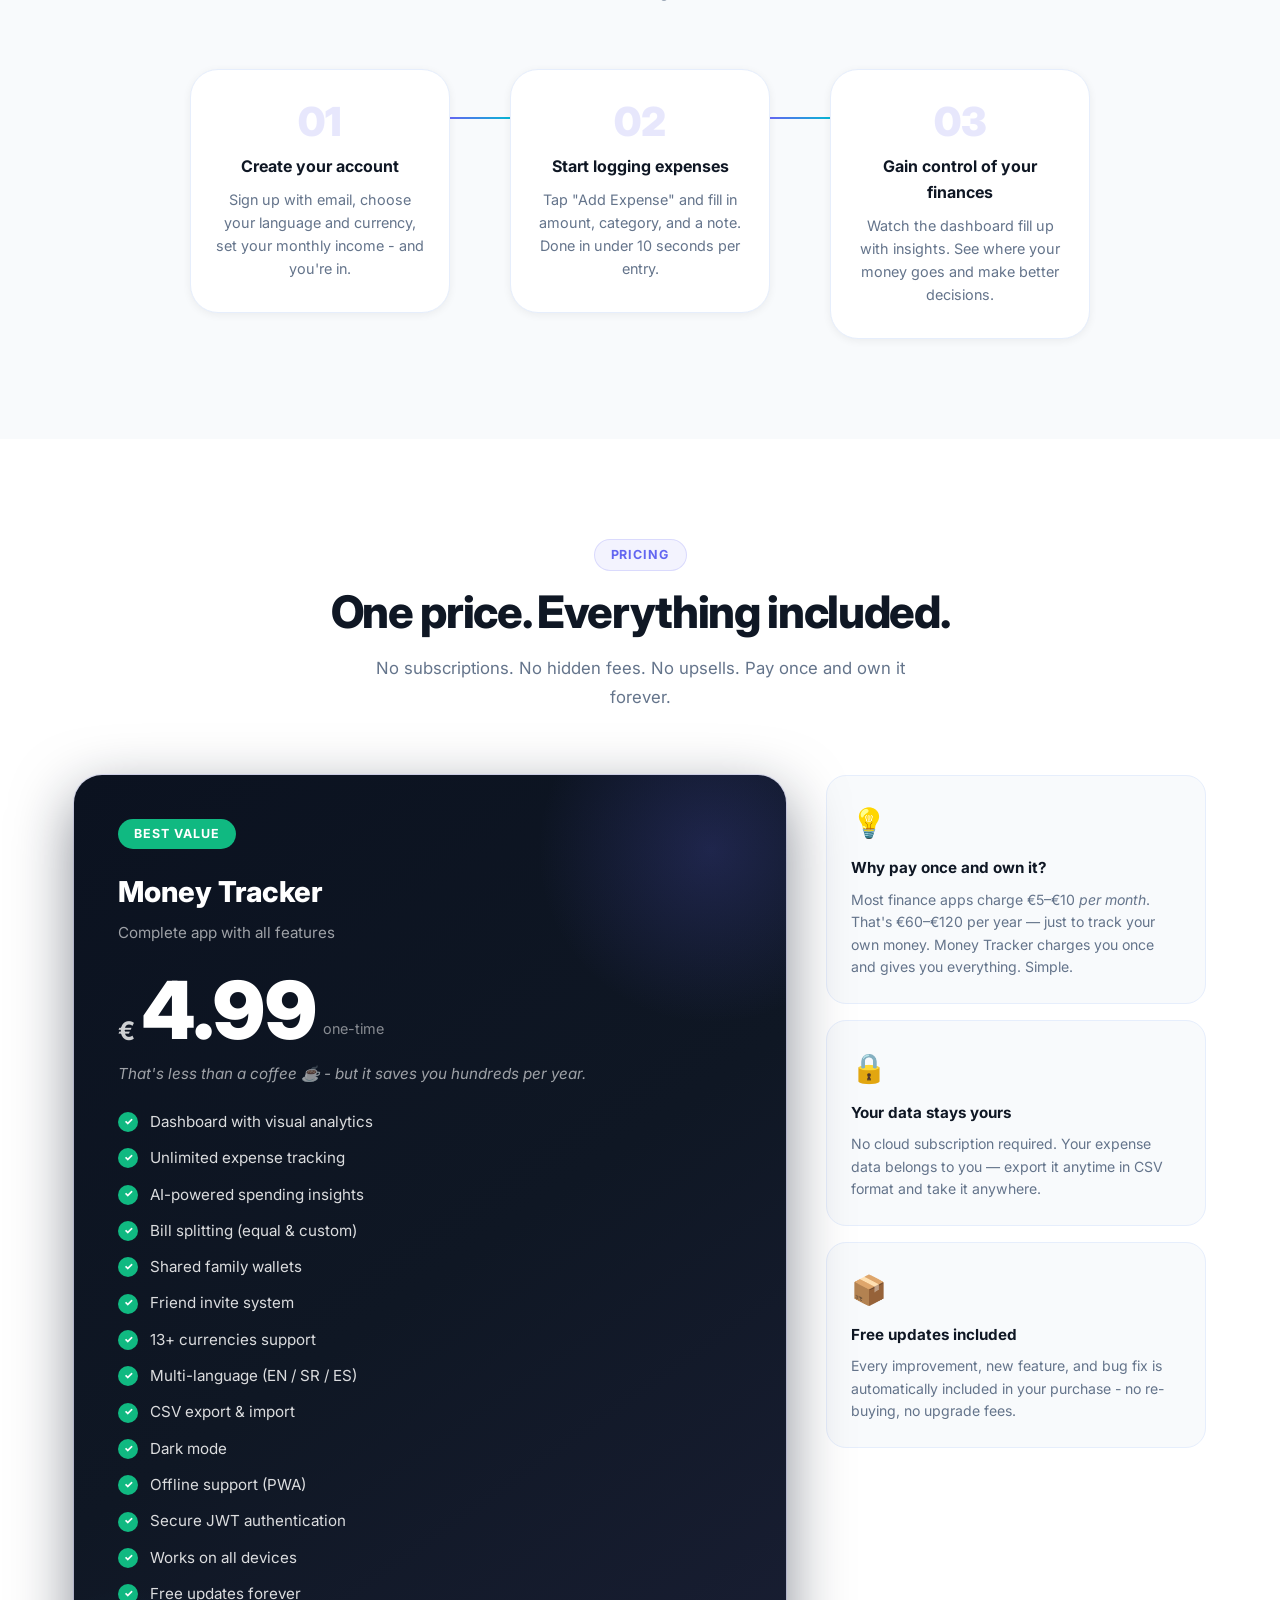
==== commit b2542a7d: "end" ====
--- a/index.html
+++ b/index.html
@@ -3,8 +3,8 @@
 <head>
   <meta charset="UTF-8" />
   <meta name="viewport" content="width=device-width, initial-scale=1.0" />
-  <title>Money Tracker — Smart Expense Tracking for Better Financial Management</title>
-  <meta name="description" content="Take control of your finances with Money Tracker. Track expenses, split bills, manage family budgets, and gain smart insights — all for just €4.99." />
+  <title>Money Tracker - Smart Expense Tracking for Better Financial Management</title>
+  <meta name="description" content="Take control of your finances with Money Tracker. Track expenses, split bills, manage family budgets, and gain smart insights - all for just €4.99." />
   <link rel="icon" href="logo.svg" />
   <link rel="apple-touch-icon" href="logo.svg" />
   <link rel="stylesheet" href="styles.css" />
@@ -19,15 +19,16 @@
     <div class="nav-container">
       <a href="#" class="nav-logo">
         <img src="logo.svg" alt="Money Tracker logo" class="logo-img" />
-        <span class="logo-text">Money<strong>Tracker</strong></span>
+        <span class="logo-text">MoneyTracker</span>
       </a>
       <ul class="nav-links">
-        <li><a href="#features">Features</a></li>
-        <li><a href="#screenshots">Screenshots</a></li>
-        <li><a href="#pricing">Pricing</a></li>
-        <li><a href="#faq">FAQ</a></li>
+        <li><a href="#features">Features</a></span></li>
+        <li><a href="#screenshots">Screenshots</a></span></li>
+        <li><a href="#pricing">Pricing</a></span></li>
+        <li><a href="#faq">FAQ</a></span></li>
+        <li><a href="#contact">Contact</a></span></li>
       </ul>
-      <a href="#pricing" class="nav-cta">Get App — €4.99</a>
+      <a href="#pricing" class="nav-cta">Get App - €4.99</a>
       <button class="nav-hamburger" id="hamburger" aria-label="Open menu">
         <span></span><span></span><span></span>
       </button>
@@ -37,7 +38,8 @@
       <a href="#screenshots">Screenshots</a>
       <a href="#pricing">Pricing</a>
       <a href="#faq">FAQ</a>
-      <a href="#pricing" class="mobile-cta">Get App — €4.99</a>
+      <a href="#contact">Contact</a>
+      <a href="#pricing" class="mobile-cta">Get App - €4.99</a>
     </div>
   </nav>
 
@@ -61,7 +63,7 @@
         <p class="hero-subtitle">
           Money Tracker gives you crystal-clear visibility into your spending,
           lets you split bills with friends and family, and delivers AI-powered
-          insights that actually help you save — all in one beautiful app.
+          insights that actually help you save - all in one beautiful app.
         </p>
         <div class="hero-actions">
           <a href="#pricing" class="btn btn-primary btn-lg">
@@ -74,17 +76,17 @@
         </div>
         <div class="hero-stats">
           <div class="stat">
-            <strong>13+</strong>
+            13+
             <span>Currencies</span>
           </div>
           <div class="stat-divider"></div>
           <div class="stat">
-            <strong>3</strong>
+            3
             <span>Languages</span>
           </div>
           <div class="stat-divider"></div>
           <div class="stat">
-            <strong>100%</strong>
+            100%
             <span>Private & Secure</span>
           </div>
         </div>
@@ -146,14 +148,14 @@
         <div class="floating-card card-insight" data-animate="float">
           <div class="float-icon">💡</div>
           <div>
-            <strong>Smart Insight</strong>
+            Smart Insight
             <p>Food spending down 12% this month</p>
           </div>
         </div>
         <div class="floating-card card-split" data-animate="float-delay">
           <div class="float-icon">🤝</div>
           <div>
-            <strong>Bill Split</strong>
+            Bill Split
             <p>Dinner: €12.50 each</p>
           </div>
         </div>
@@ -187,11 +189,11 @@
         </div>
         <div class="pain-card" data-animate="fade-up" data-delay="300">
           <span class="pain-emoji">👨‍👩‍👧</span>
-          <p>"Managing a shared family budget is chaotic — nobody knows what's been spent."</p>
+          <p>"Managing a shared family budget is chaotic - nobody knows what's been spent."</p>
         </div>
       </div>
       <div class="pain-solution" data-animate="fade-up">
-        <p>Money Tracker solves all of this — and more — for less than a cup of coffee.</p>
+        <p>Money Tracker solves all of this - and more - for less than a cup of coffee.</p>
       </div>
     </div>
   </section>
@@ -208,28 +210,24 @@
       <!-- Feature 1: Dashboard & Analytics -->
       <div class="feature-block feature-block-reverse" data-animate="fade-up">
         <div class="feature-visual">
-          <!-- SCREENSHOT PLACEHOLDER -->
-          <div class="screenshot-placeholder">
-            <div class="placeholder-inner">
-              <span class="placeholder-icon">📱</span>
-              <span class="placeholder-text">Dashboard Screenshot</span>
-              <span class="placeholder-sub">Coming soon</span>
-            </div>
+          <div class="app-screenshot">
+            <img src="public/dashboard-1.webp" alt="Money Tracker Dashboard" />
           </div>
         </div>
         <div class="feature-content">
           <div class="feature-label-tag">Dashboard & Analytics</div>
-          <h3>Your finances at a glance — every single day</h3>
+          <h3>Your finances at a glance - every single day</h3>
           <p>
             Open the app and instantly see your monthly spending, income, and remaining balance.
             The interactive pie chart breaks down exactly where every euro goes, category by category.
           </p>
           <ul class="feature-list">
-            <li><span class="check">✓</span> Monthly overview: total spent, income & balance</li>
-            <li><span class="check">✓</span> Visual category breakdown with pie charts</li>
-            <li><span class="check">✓</span> Budget progress bar with color-coded alerts</li>
-            <li><span class="check">✓</span> Quick expense entry right from the dashboard</li>
-            <li><span class="check">✓</span> Month-over-month trend comparisons</li>
+            <li><span class="check">✓</span><span class="li-text"><strong>Monthly overview</strong> - total spent, income & balance</span></li>
+            <li><span class="check">✓</span><span class="li-text"><strong>Donut/pie chart</strong> - spending by category, live and interactive</span></li>
+            <li><span class="check">✓</span><span class="li-text"><strong>Bar charts</strong> - month-over-month trend comparisons</span></li>
+            <li><span class="check">✓</span><span class="li-text"><strong>KPI charts</strong> - key metrics at a glance</span></li>
+            <li><span class="check">✓</span><span class="li-text"><strong>Budget progress bar</strong> - color-coded alerts as you approach limit</span></li>
+            <li><span class="check">✓</span><span class="li-text"><strong>Quick add</strong> - log a new expense right from the dashboard</span></li>
           </ul>
         </div>
       </div>
@@ -245,21 +243,18 @@
             full control over your data.
           </p>
           <ul class="feature-list">
-            <li><span class="check">✓</span> Categories: Food, Transport, Rent, Entertainment & more</li>
-            <li><span class="check">✓</span> Custom tags for detailed organization</li>
-            <li><span class="check">✓</span> Powerful search and date-range filtering</li>
-            <li><span class="check">✓</span> CSV import & export for full data portability</li>
-            <li><span class="check">✓</span> 13+ currencies supported (EUR, USD, RSD, GBP, JPY...)</li>
+            <li><span class="check">✓</span><span class="li-text"><strong>Categories</strong> - Food, Transport, Rent, Entertainment & more</span></li>
+            <li><span class="check">✓</span><span class="li-text"><strong>Custom tags</strong> - detailed organization per expense</span></li>
+            <li><span class="check">✓</span><span class="li-text"><strong>Calendar view</strong> - see expenses by date at a glance</span></li>
+            <li><span class="check">✓</span><span class="li-text"><strong>Recurring expenses</strong> - set once, auto-added every month (Rent, Netflix, Internet...)</span></li>
+            <li><span class="check">✓</span><span class="li-text"><strong>Search & filter</strong> - by category, date range, or keyword</span></li>
+            <li><span class="check">✓</span><span class="li-text"><strong>CSV export/import</strong> - full data portability anytime</span></li>
+            <li><span class="check">✓</span><span class="li-text"><strong>13+ currencies</strong> - EUR, USD, RSD, GBP, JPY and more</span></li>
           </ul>
         </div>
         <div class="feature-visual">
-          <!-- SCREENSHOT PLACEHOLDER -->
-          <div class="screenshot-placeholder">
-            <div class="placeholder-inner">
-              <span class="placeholder-icon">📱</span>
-              <span class="placeholder-text">Expenses Screen Screenshot</span>
-              <span class="placeholder-sub">Coming soon</span>
-            </div>
+          <div class="app-screenshot">
+            <img src="public/expenses-1.webp" alt="Money Tracker Expenses" />
           </div>
         </div>
       </div>
@@ -267,13 +262,8 @@
       <!-- Feature 3: Smart Insights -->
       <div class="feature-block feature-block-reverse" data-animate="fade-up">
         <div class="feature-visual">
-          <!-- SCREENSHOT PLACEHOLDER -->
-          <div class="screenshot-placeholder">
-            <div class="placeholder-inner">
-              <span class="placeholder-icon">📱</span>
-              <span class="placeholder-text">Smart Insights Screenshot</span>
-              <span class="placeholder-sub">Coming soon</span>
-            </div>
+          <div class="app-screenshot">
+            <img src="public/smart-insights.webp" alt="Money Tracker Smart Insights" />
           </div>
         </div>
         <div class="feature-content">
@@ -281,15 +271,15 @@
           <h3>Your personal finance advisor, built in</h3>
           <p>
             Money Tracker analyzes your spending patterns and surfaces intelligent
-            insights automatically — no setup required. Discover spending trends you
+            insights automatically - no setup required. Discover spending trends you
             never noticed and make smarter decisions.
           </p>
           <ul class="feature-list">
-            <li><span class="check">✓</span> AI-generated spending insights and suggestions</li>
-            <li><span class="check">✓</span> Top category detection and alerts</li>
-            <li><span class="check">✓</span> Automatic budget recommendations</li>
-            <li><span class="check">✓</span> Spending reports with full transaction history</li>
-            <li><span class="check">✓</span> KPI summaries with key financial metrics</li>
+            <li><span class="check">✓</span><span class="li-text"><strong>Smart suggestions</strong> - AI-generated tips to reduce spending</span></li>
+            <li><span class="check">✓</span><span class="li-text"><strong>Top category alerts</strong> - know where you overspend most</span></li>
+            <li><span class="check">✓</span><span class="li-text"><strong>Budget recommendations</strong> - automatic limits based on your habits</span></li>
+            <li><span class="check">✓</span><span class="li-text"><strong>Spending reports</strong> - full transaction history with analytics</span></li>
+            <li><span class="check">✓</span><span class="li-text"><strong>KPI summaries</strong> - key financial metrics always visible</span></li>
           </ul>
         </div>
       </div>
@@ -302,25 +292,20 @@
           <p>
             The most powerful bill-splitting feature you'll find anywhere. Divide any expense
             equally or customize each person's share individually. See the exact breakdown
-            in real time — no more awkward calculations at the dinner table.
+            in real time - no more awkward calculations at the dinner table.
           </p>
           <ul class="feature-list">
-            <li><span class="check">✓</span> Equal split: auto-divides between everyone</li>
-            <li><span class="check">✓</span> Custom split: set exact amounts per person</li>
-            <li><span class="check">✓</span> Mixed mode: start equal, then adjust individual amounts</li>
-            <li><span class="check">✓</span> Real-time total calculation as you type</li>
-            <li><span class="check">✓</span> Recurring splits for monthly shared bills</li>
-            <li><span class="check">✓</span> Full split history stored in your account</li>
+            <li><span class="check">✓</span><span class="li-text"><strong>Equal split</strong> - auto-divides the total between everyone</span></li>
+            <li><span class="check">✓</span><span class="li-text"><strong>Custom split</strong> - set exact amounts per person</span></li>
+            <li><span class="check">✓</span><span class="li-text"><strong>Mixed mode</strong> - start equal, then adjust individual amounts</span></li>
+            <li><span class="check">✓</span><span class="li-text"><strong>Real-time calculation</strong> - totals update instantly as you type</span></li>
+            <li><span class="check">✓</span><span class="li-text"><strong>Recurring splits</strong> - for monthly shared bills</span></li>
+            <li><span class="check">✓</span><span class="li-text"><strong>Split history</strong> - all splits saved to your account</span></li>
           </ul>
         </div>
         <div class="feature-visual">
-          <!-- SCREENSHOT PLACEHOLDER -->
-          <div class="screenshot-placeholder">
-            <div class="placeholder-inner">
-              <span class="placeholder-icon">📱</span>
-              <span class="placeholder-text">Split Expenses Screenshot</span>
-              <span class="placeholder-sub">Coming soon</span>
-            </div>
+          <div class="app-screenshot">
+            <img src="public/split-expenses.webp" alt="Money Tracker Split Expenses" />
           </div>
         </div>
       </div>
@@ -328,13 +313,8 @@
       <!-- Feature 5: Family Budget -->
       <div class="feature-block feature-block-reverse" data-animate="fade-up">
         <div class="feature-visual">
-          <!-- SCREENSHOT PLACEHOLDER -->
-          <div class="screenshot-placeholder">
-            <div class="placeholder-inner">
-              <span class="placeholder-icon">📱</span>
-              <span class="placeholder-text">Family Budget Screenshot</span>
-              <span class="placeholder-sub">Coming soon</span>
-            </div>
+          <div class="app-screenshot">
+            <img src="public/familly-buget.webp" alt="Money Tracker Family Budget" />
           </div>
         </div>
         <div class="feature-content">
@@ -342,17 +322,93 @@
           <h3>Manage money together, stay on the same page</h3>
           <p>
             Create shared wallets for the whole family or any group. Invite members by email,
-            assign roles, set spending caps and goals — everyone always knows the current state
+            assign roles, set spending caps and goals - everyone always knows the current state
             of the shared budget.
           </p>
           <ul class="feature-list">
-            <li><span class="check">✓</span> Create multiple shared wallets with custom goals</li>
-            <li><span class="check">✓</span> Invite family via email with one click</li>
-            <li><span class="check">✓</span> Role-based access: Owner, Member, Viewer</li>
-            <li><span class="check">✓</span> Set spending caps and goal deadlines</li>
-            <li><span class="check">✓</span> Per-wallet transaction history</li>
-            <li><span class="check">✓</span> Friends list with individual spending limits</li>
+            <li><span class="check">✓</span><span class="li-text"><strong>Shared wallets</strong> - multiple wallets with goals, caps & deadlines</span></li>
+            <li><span class="check">✓</span><span class="li-text"><strong>Transaction history</strong> - per-wallet analytics and logs</span></li>
+            <li><span class="check">✓</span><span class="li-text"><strong>Email invites</strong> - invite family with one click</span></li>
+            <li><span class="check">✓</span><span class="li-text"><strong>Role-based access</strong> - Owner, Member, or Viewer</span></li>
+            <li><span class="check">✓</span><span class="li-text"><strong>Friends list</strong> - add friends and family as contacts</span></li>
+            <li><span class="check">✓</span><span class="li-text"><strong>Spending limits</strong> - set how much each person can spend</span></li>
           </ul>
+        </div>
+      </div>
+
+      <!-- Feature 6: Recurring Expenses -->
+      <div class="feature-block" data-animate="fade-up">
+        <div class="feature-content">
+          <div class="feature-label-tag">Recurring Expenses</div>
+          <h3>Set it once. Never forget it again.</h3>
+          <p>
+            Rent, Netflix, gym membership, internet bill - add them once as recurring expenses
+            and Money Tracker automatically logs them every month on the right day.
+            No more forgetting to track your fixed costs.
+          </p>
+          <ul class="feature-list">
+            <li><span class="check">✓</span><span class="li-text"><strong>Monthly recurring</strong> - mark any expense to repeat every month</span></li>
+            <li><span class="check">✓</span><span class="li-text"><strong>Custom day</strong> - choose the exact day of the month for auto-add</span></li>
+            <li><span class="check">✓</span><span class="li-text"><strong>Any name</strong> - Rent, Netflix, Internet, Insurance, gym...</span></li>
+            <li><span class="check">✓</span><span class="li-text"><strong>Auto-counted</strong> - always included in your monthly budget</span></li>
+            <li><span class="check">✓</span><span class="li-text"><strong>Full control</strong> - edit or delete recurring expenses anytime</span></li>
+          </ul>
+        </div>
+        <div class="feature-visual">
+          <div class="app-screenshot">
+            <img src="public/smart-insights.webp" alt="Recurring Expenses" />
+          </div>
+        </div>
+      </div>
+
+      <!-- Feature 7: Friends & Limits -->
+      <div class="feature-block feature-block-reverse" data-animate="fade-up">
+        <div class="feature-visual">
+          <div class="app-screenshot">
+            <img src="public/familly-buget.webp" alt="Friends and Spending Limits" />
+          </div>
+        </div>
+        <div class="feature-content">
+          <div class="feature-label-tag">Friends & Spending Limits</div>
+          <h3>Know exactly who spends what - and how much.</h3>
+          <p>
+            Build your personal contact list inside the app. Assign a spending limit to each friend
+            or family member and always know whether they're within budget.
+            Perfect for shared households, couples, or group trips.
+          </p>
+          <ul class="feature-list">
+            <li><span class="check">✓</span><span class="li-text"><strong>Friends list</strong> - add friends and family as contacts</span></li>
+            <li><span class="check">✓</span><span class="li-text"><strong>Custom limit</strong> - set a spending limit per person</span></li>
+            <li><span class="check">✓</span><span class="li-text"><strong>Status at a glance</strong> - instantly see who's over or under budget</span></li>
+            <li><span class="check">✓</span><span class="li-text"><strong>Email invites</strong> - invite friends directly from the app</span></li>
+            <li><span class="check">✓</span><span class="li-text"><strong>Linked</strong> - connect friends to shared wallets and bill splits</span></li>
+          </ul>
+        </div>
+      </div>
+
+      <!-- Feature 8: Wallets -->
+      <div class="feature-block" data-animate="fade-up">
+        <div class="feature-content">
+          <div class="feature-label-tag">Shared Wallets</div>
+          <h3>One wallet for every goal in your life.</h3>
+          <p>
+            Create separate wallets for different purposes - household bills, vacation savings,
+            group trips, business expenses. Each wallet has its own budget, spending cap,
+            goal amount, deadline, and transaction history.
+          </p>
+          <ul class="feature-list">
+            <li><span class="check">✓</span><span class="li-text"><strong>Unlimited wallets</strong> - create as many as you need</span></li>
+            <li><span class="check">✓</span><span class="li-text"><strong>Goal & deadline</strong> - set a target amount and end date per wallet</span></li>
+            <li><span class="check">✓</span><span class="li-text"><strong>Spending cap</strong> - hard limit to prevent going over budget</span></li>
+            <li><span class="check">✓</span><span class="li-text"><strong>Category assignment</strong> - link specific expense categories to a wallet</span></li>
+            <li><span class="check">✓</span><span class="li-text"><strong>Transaction history</strong> - full log of every wallet transaction</span></li>
+            <li><span class="check">✓</span><span class="li-text"><strong>Shared access</strong> - invite multiple members to a wallet</span></li>
+          </ul>
+        </div>
+        <div class="feature-visual">
+          <div class="app-screenshot">
+            <img src="public/familly-buget.webp" alt="Shared Wallets" />
+          </div>
         </div>
       </div>
 
@@ -365,45 +421,36 @@
       <div class="section-header" data-animate="fade-up">
         <span class="section-label">App Screens</span>
         <h2>Beautiful. Intuitive. Yours.</h2>
-        <p>Every screen is designed for clarity and speed — so managing money never feels like a chore.</p>
+        <p>Every screen is designed for clarity and speed - so managing money never feels like a chore.</p>
       </div>
       <div class="screenshots-grid" data-animate="fade-up">
         <div class="screenshot-item">
-          <div class="screenshot-placeholder tall">
-            <div class="placeholder-inner">
-              <span class="placeholder-icon">📊</span>
-              <span class="placeholder-text">Dashboard View</span>
-              <span class="placeholder-sub">Screenshot coming soon</span>
-            </div>
+          <div class="app-screenshot app-screenshot--grid">
+            <img src="public/dashboard-1.webp" alt="Dashboard Overview" />
           </div>
           <p class="screenshot-caption">Dashboard Overview</p>
         </div>
         <div class="screenshot-item">
-          <div class="screenshot-placeholder tall">
-            <div class="placeholder-inner">
-              <span class="placeholder-icon">💸</span>
-              <span class="placeholder-text">Expenses List</span>
-              <span class="placeholder-sub">Screenshot coming soon</span>
-            </div>
+          <div class="app-screenshot app-screenshot--grid">
+            <img src="public/expenses-2.webp" alt="Expense Management" />
           </div>
           <p class="screenshot-caption">Expense Management</p>
         </div>
         <div class="screenshot-item">
-          <div class="screenshot-placeholder tall">
-            <div class="placeholder-inner">
-              <span class="placeholder-icon">🤝</span>
-              <span class="placeholder-text">Bill Splitter</span>
-              <span class="placeholder-sub">Screenshot coming soon</span>
-            </div>
+          <div class="app-screenshot app-screenshot--grid">
+            <img src="public/split-expenses.webp" alt="Bill Splitting" />
           </div>
           <p class="screenshot-caption">Bill Splitting</p>
         </div>
         <div class="screenshot-item">
-          <div class="screenshot-placeholder tall">
-            <div class="placeholder-inner">
-              <span class="placeholder-icon">👨‍👩‍👧</span>
-              <span class="placeholder-text">Family Budget</span>
-              <span class="placeholder-sub">Screenshot coming soon</span>
+          <div class="app-screenshot app-screenshot--grid">
+            <img src="public/familly-buget.webp" alt="Family Budget" />
+          </div>
+          <p class="screenshot-caption">Family Budgets</p>
+        </div>
+        <div class="screenshot-item" style="display:none">
+          <div class="placeholder-inner">
+              <span class="placeholder-sub">x</span>
             </div>
           </div>
           <p class="screenshot-caption">Family Budgets</p>
@@ -417,53 +464,68 @@
     <div class="container">
       <div class="section-header" data-animate="fade-up">
         <span class="section-label">More Features</span>
-        <h2>Everything you'd expect — and more.</h2>
+        <h2>Everything you'd expect - and more.</h2>
       </div>
       <div class="features-grid">
         <div class="feature-card" data-animate="fade-up" data-delay="0">
+          <div class="feature-card-icon">📅</div>
+          <h4>Calendar View</h4>
+          <p>Browse expenses day by day on a full calendar. Instantly see which days you spent the most.</p>
+        </div>
+        <div class="feature-card" data-animate="fade-up" data-delay="50">
+          <div class="feature-card-icon">🔁</div>
+          <h4>Recurring Expenses</h4>
+          <p>Rent, subscriptions, bills - set them once and they're added automatically every month.</p>
+        </div>
+        <div class="feature-card" data-animate="fade-up" data-delay="100">
+          <div class="feature-card-icon">📊</div>
+          <h4>Multiple Charts</h4>
+          <p>Pie charts, bar charts, KPI dashboards - visualize your money from every angle.</p>
+        </div>
+        <div class="feature-card" data-animate="fade-up" data-delay="150">
+          <div class="feature-card-icon">👥</div>
+          <h4>Friends List</h4>
+          <p>Add friends and family as contacts. Invite them by email directly from the app.</p>
+        </div>
+        <div class="feature-card" data-animate="fade-up" data-delay="200">
+          <div class="feature-card-icon">🚦</div>
+          <h4>Spending Limits</h4>
+          <p>Set a custom spending limit per friend. See at a glance who's over or under budget.</p>
+        </div>
+        <div class="feature-card" data-animate="fade-up" data-delay="250">
+          <div class="feature-card-icon">👜</div>
+          <h4>Shared Wallets</h4>
+          <p>Create wallets for any goal - household, vacation, trips. Full history and caps per wallet.</p>
+        </div>
+        <div class="feature-card" data-animate="fade-up" data-delay="300">
           <div class="feature-card-icon">🌙</div>
           <h4>Dark Mode</h4>
-          <p>Full dark theme support for comfortable use day and night. Your preference is saved automatically.</p>
-        </div>
-        <div class="feature-card" data-animate="fade-up" data-delay="50">
+          <p>Full dark theme for comfortable use day and night. Saved automatically across sessions.</p>
+        </div>
+        <div class="feature-card" data-animate="fade-up" data-delay="350">
+          <div class="feature-card-icon">💱</div>
+          <h4>13+ Currencies</h4>
+          <p>EUR, USD, RSD, GBP, JPY, AUD, CAD, CHF, SEK, NOK, BRL, INR, CNY - all formatted correctly.</p>
+        </div>
+        <div class="feature-card" data-animate="fade-up" data-delay="400">
+          <div class="feature-card-icon">📤</div>
+          <h4>CSV Export/Import</h4>
+          <p>Export all expenses to CSV for Excel or Google Sheets. Import data from other apps instantly.</p>
+        </div>
+        <div class="feature-card" data-animate="fade-up" data-delay="400">
+          <div class="feature-card-icon">📴</div>
+          <h4>Works Offline</h4>
+          <p>Progressive Web App - log expenses even without internet. Everything syncs when you're back online.</p>
+        </div>
+        <div class="feature-card" data-animate="fade-up" data-delay="400">
+          <div class="feature-card-icon">🔒</div>
+          <h4>Secure & Private</h4>
+          <p>JWT auth, bcrypt passwords, rate-limited API. Your data is yours - export or delete anytime.</p>
+        </div>
+        <div class="feature-card" data-animate="fade-up" data-delay="400">
           <div class="feature-card-icon">🌍</div>
           <h4>Multi-Language</h4>
-          <p>Available in English, Serbian, and Spanish — with more languages on the way.</p>
-        </div>
-        <div class="feature-card" data-animate="fade-up" data-delay="100">
-          <div class="feature-card-icon">💱</div>
-          <h4>13+ Currencies</h4>
-          <p>EUR, USD, RSD, GBP, JPY, AUD, CAD, CHF, SEK, NOK, BRL, INR, CNY — all formatted correctly.</p>
-        </div>
-        <div class="feature-card" data-animate="fade-up" data-delay="150">
-          <div class="feature-card-icon">📴</div>
-          <h4>Works Offline</h4>
-          <p>Progressive Web App technology means you can log expenses even without an internet connection.</p>
-        </div>
-        <div class="feature-card" data-animate="fade-up" data-delay="200">
-          <div class="feature-card-icon">🔒</div>
-          <h4>Secure & Private</h4>
-          <p>JWT authentication, bcrypt password hashing, and rate-limited APIs keep your data safe.</p>
-        </div>
-        <div class="feature-card" data-animate="fade-up" data-delay="250">
-          <div class="feature-card-icon">📲</div>
-          <h4>Mobile & Desktop</h4>
-          <p>Fully responsive design works perfectly on phone, tablet, or desktop. One app, every device.</p>
-        </div>
-        <div class="feature-card" data-animate="fade-up" data-delay="300">
-          <div class="feature-card-icon">📤</div>
-          <h4>CSV Export/Import</h4>
-          <p>Export all your expenses to CSV for use in Excel or Google Sheets. Import data from other apps.</p>
-        </div>
-        <div class="feature-card" data-animate="fade-up" data-delay="350">
-          <div class="feature-card-icon">🎯</div>
-          <h4>Goal-Based Budgets</h4>
-          <p>Set financial goals with target amounts and deadlines. Track progress visually every day.</p>
-        </div>
-        <div class="feature-card" data-animate="fade-up" data-delay="400">
-          <div class="feature-card-icon">🔔</div>
-          <h4>Smart Notifications</h4>
-          <p>Get notified when you're approaching your budget limit. Stay on track without constant checking.</p>
+          <p>English, Serbian, Spanish - choose your language during setup or change it anytime in Settings.</p>
         </div>
       </div>
     </div>
@@ -482,7 +544,7 @@
           <div class="step-number">01</div>
           <div class="step-content">
             <h4>Create your account</h4>
-            <p>Sign up with email, choose your language and currency, set your monthly income — and you're in.</p>
+            <p>Sign up with email, choose your language and currency, set your monthly income - and you're in.</p>
           </div>
         </div>
         <div class="step-connector"></div>
@@ -524,26 +586,26 @@
               <span class="price-amount">4.99</span>
               <span class="price-period">one-time</span>
             </div>
-            <p class="pricing-compare">That's less than a coffee ☕ — but it saves you hundreds per year.</p>
+            <p class="pricing-compare">That's less than a coffee ☕ - but it saves you hundreds per year.</p>
           </div>
           <ul class="pricing-features">
-            <li><span class="check-green">✓</span> Dashboard with visual analytics</li>
-            <li><span class="check-green">✓</span> Unlimited expense tracking</li>
-            <li><span class="check-green">✓</span> AI-powered spending insights</li>
-            <li><span class="check-green">✓</span> Bill splitting (equal & custom)</li>
-            <li><span class="check-green">✓</span> Shared family wallets</li>
-            <li><span class="check-green">✓</span> Friend invite system</li>
-            <li><span class="check-green">✓</span> 13+ currencies support</li>
-            <li><span class="check-green">✓</span> Multi-language (EN / SR / ES)</li>
-            <li><span class="check-green">✓</span> CSV export & import</li>
-            <li><span class="check-green">✓</span> Dark mode</li>
-            <li><span class="check-green">✓</span> Offline support (PWA)</li>
-            <li><span class="check-green">✓</span> Secure JWT authentication</li>
-            <li><span class="check-green">✓</span> Works on all devices</li>
-            <li><span class="check-green">✓</span> Free updates forever</li>
+            <li><span class="check-green">✓</span> Dashboard with visual analytics</span></li>
+            <li><span class="check-green">✓</span> Unlimited expense tracking</span></li>
+            <li><span class="check-green">✓</span> AI-powered spending insights</span></li>
+            <li><span class="check-green">✓</span> Bill splitting (equal & custom)</span></li>
+            <li><span class="check-green">✓</span> Shared family wallets</span></li>
+            <li><span class="check-green">✓</span> Friend invite system</span></li>
+            <li><span class="check-green">✓</span> 13+ currencies support</span></li>
+            <li><span class="check-green">✓</span> Multi-language (EN / SR / ES)</span></li>
+            <li><span class="check-green">✓</span> CSV export & import</span></li>
+            <li><span class="check-green">✓</span> Dark mode</span></li>
+            <li><span class="check-green">✓</span> Offline support (PWA)</span></li>
+            <li><span class="check-green">✓</span> Secure JWT authentication</span></li>
+            <li><span class="check-green">✓</span> Works on all devices</span></li>
+            <li><span class="check-green">✓</span> Free updates forever</span></li>
           </ul>
           <a href="#" class="btn btn-primary btn-xl btn-full">
-            Get Money Tracker — €4.99
+            Get Money Tracker - €4.99
           </a>
           <p class="pricing-guarantee">🔒 Secure payment &nbsp;·&nbsp; Instant access &nbsp;·&nbsp; Yours forever</p>
         </div>
@@ -553,7 +615,7 @@
             <h4>Why pay once and own it?</h4>
             <p>
               Most finance apps charge €5–€10 <em>per month</em>. That's €60–€120 per year —
-              just to track your own money. Money Tracker charges you <strong>once</strong>
+              just to track your own money. Money Tracker charges you once
               and gives you everything. Simple.
             </p>
           </div>
@@ -570,7 +632,7 @@
             <h4>Free updates included</h4>
             <p>
               Every improvement, new feature, and bug fix is automatically included
-              in your purchase — no re-buying, no upgrade fees.
+              in your purchase - no re-buying, no upgrade fees.
             </p>
           </div>
         </div>
@@ -592,7 +654,7 @@
           <div class="testimonial-author">
             <div class="author-avatar">A</div>
             <div>
-              <strong>Ana M.</strong>
+              Ana M.
               <span>Freelancer</span>
             </div>
           </div>
@@ -603,7 +665,7 @@
           <div class="testimonial-author">
             <div class="author-avatar">M</div>
             <div>
-              <strong>Marko T.</strong>
+              Marko T.
               <span>Software Engineer</span>
             </div>
           </div>
@@ -614,7 +676,7 @@
           <div class="testimonial-author">
             <div class="author-avatar">J</div>
             <div>
-              <strong>Jovan K.</strong>
+              Jovan K.
               <span>Parent of 2</span>
             </div>
           </div>
@@ -637,7 +699,7 @@
             <span class="faq-chevron">▼</span>
           </button>
           <div class="faq-answer">
-            <p>You get the full Money Tracker app with every feature included — dashboard analytics, expense tracking, AI insights, bill splitting, shared family wallets, 13+ currencies, multi-language support, CSV import/export, dark mode, and offline support. No subscriptions, no feature tiers, no upsells. One payment, full access, forever.</p>
+            <p>You get the full Money Tracker app with every feature included - dashboard analytics, expense tracking, AI insights, bill splitting, shared family wallets, 13+ currencies, multi-language support, CSV import/export, dark mode, and offline support. No subscriptions, no feature tiers, no upsells. One payment, full access, forever.</p>
           </div>
         </div>
         <div class="faq-item">
@@ -646,7 +708,7 @@
             <span class="faq-chevron">▼</span>
           </button>
           <div class="faq-answer">
-            <p>No. You pay once — €4.99 — and that's it. All future updates are included. We believe your financial data tool shouldn't drain your finances.</p>
+            <p>No. You pay once - €4.99 - and that's it. All future updates are included. We believe your financial data tool shouldn't drain your finances.</p>
           </div>
         </div>
         <div class="faq-item">
@@ -655,7 +717,7 @@
             <span class="faq-chevron">▼</span>
           </button>
           <div class="faq-answer">
-            <p>Money Tracker works on all devices: desktop (Windows, Mac, Linux), mobile (Android & iOS), and tablet — through any modern browser. It's a Progressive Web App, so you can install it to your home screen for a native app experience. It also works offline.</p>
+            <p>Money Tracker works on all devices: desktop (Windows, Mac, Linux), mobile (Android & iOS), and tablet - through any modern browser. It's a Progressive Web App, so you can install it to your home screen for a native app experience. It also works offline.</p>
           </div>
         </div>
         <div class="faq-item">
@@ -664,7 +726,7 @@
             <span class="faq-chevron">▼</span>
           </button>
           <div class="faq-answer">
-            <p>Absolutely. Money Tracker uses industry-standard JWT authentication, bcrypt password hashing, and rate-limited APIs to protect your account. Your data is yours — you can export everything to CSV at any time, and you can permanently delete your account and all associated data with one click.</p>
+            <p>Absolutely. Money Tracker uses industry-standard JWT authentication, bcrypt password hashing, and rate-limited APIs to protect your account. Your data is yours - you can export everything to CSV at any time, and you can permanently delete your account and all associated data with one click.</p>
           </div>
         </div>
         <div class="faq-item">
@@ -703,6 +765,123 @@
             <p>Yes! Money Tracker supports CSV import, so you can bring in expense data from other apps or spreadsheets. You can also export all your data to CSV at any time.</p>
           </div>
         </div>
+        <div class="faq-item">
+          <button class="faq-question">
+            How do recurring expenses work?
+            <span class="faq-chevron">▼</span>
+          </button>
+          <div class="faq-answer">
+            <p>You can mark any expense as recurring - give it a name (Rent, Netflix, Internet...), set the amount, and choose which day of the month it repeats. Money Tracker will automatically add it to your expenses every month on that day, so you never have to log fixed costs manually again.</p>
+          </div>
+        </div>
+        <div class="faq-item">
+          <button class="faq-question">
+            What are spending limits for friends?
+            <span class="faq-chevron">▼</span>
+          </button>
+          <div class="faq-answer">
+            <p>In your Friends list, you can assign a custom spending limit to each person. This lets you track whether someone is staying within their agreed budget - useful for shared households, couples managing finances together, or group trips where everyone has a defined allowance.</p>
+          </div>
+        </div>
+      </div>
+    </div>
+  </section>
+
+  <!-- ===== CONTACT ===== -->
+  <section class="contact-section" id="contact">
+    <div class="container">
+      <div class="section-header" data-animate="fade-up">
+        <span class="section-label">Contact</span>
+        <h2>We're here to help.</h2>
+        <p>Got a bug, question, or idea? Send us a message and we'll get back to you as soon as possible.</p>
+      </div>
+      <div class="contact-wrapper" data-animate="fade-up">
+
+        <div class="contact-info">
+          <div class="contact-reason" data-category="bug">
+            <div class="contact-reason-icon">🐛</div>
+            <div>
+              <h4>Report a Bug</h4>
+              <p>Something not working as expected? Let us know and we'll fix it fast.</p>
+            </div>
+          </div>
+          <div class="contact-reason" data-category="payment">
+            <div class="contact-reason-icon">💳</div>
+            <div>
+              <h4>Payment Issue</h4>
+              <p>Problem with your purchase? We'll sort it out immediately.</p>
+            </div>
+          </div>
+          <div class="contact-reason" data-category="support">
+            <div class="contact-reason-icon">🛠️</div>
+            <div>
+              <h4>Technical Support</h4>
+              <p>App not loading or behaving strangely? We've got you covered.</p>
+            </div>
+          </div>
+          <div class="contact-reason" data-category="feature">
+            <div class="contact-reason-icon">💡</div>
+            <div>
+              <h4>Feature Request</h4>
+              <p>Have an idea that would make the app better? We'd love to hear it.</p>
+            </div>
+          </div>
+          <div class="contact-reason" data-category="other">
+            <div class="contact-reason-icon">✉️</div>
+            <div>
+              <h4>General Inquiry</h4>
+              <p>Anything else on your mind - just reach out.</p>
+            </div>
+          </div>
+        </div>
+
+        <form class="contact-form" id="contactForm" novalidate>
+          <div class="form-group">
+            <label for="contactEmail">Your email</label>
+            <input type="email" id="contactEmail" name="email" placeholder="you@example.com" required />
+          </div>
+
+          <div class="form-group">
+            <label>Category</label>
+            <div class="category-chips">
+              <label class="chip">
+                <input type="radio" name="category" value="bug" />
+                <span>🐛 Bug Report</span>
+              </label>
+              <label class="chip">
+                <input type="radio" name="category" value="payment" />
+                <span>💳 Payment Issue</span>
+              </label>
+              <label class="chip">
+                <input type="radio" name="category" value="support" />
+                <span>🛠️ Technical Support</span>
+              </label>
+              <label class="chip">
+                <input type="radio" name="category" value="feature" />
+                <span>💡 Feature Request</span>
+              </label>
+              <label class="chip">
+                <input type="radio" name="category" value="other" />
+                <span>✉️ General Inquiry</span>
+              </label>
+            </div>
+            <p class="form-error" id="categoryError">Please select a category.</p>
+          </div>
+
+          <div class="form-group">
+            <label for="contactMessage">Message</label>
+            <textarea id="contactMessage" name="message" rows="5" placeholder="Describe your issue or idea in detail..." required></textarea>
+          </div>
+
+          <button type="submit" class="btn btn-primary btn-full contact-submit">
+            Send Message
+          </button>
+
+          <div class="form-success" id="formSuccess">
+            <span>✓</span> Message sent! We'll get back to you within 24 hours.
+          </div>
+        </form>
+
       </div>
     </div>
   </section>
@@ -720,7 +899,7 @@
           </p>
           <div class="cta-actions">
             <a href="#" class="btn btn-white btn-xl">
-              Get Money Tracker — €4.99
+              Get Money Tracker - €4.99
             </a>
             <span class="cta-note">⚡ Instant access &nbsp;·&nbsp; All devices &nbsp;·&nbsp; Free updates forever</span>
           </div>
@@ -736,7 +915,7 @@
         <div class="footer-brand">
           <a href="#" class="nav-logo">
             <span class="logo-icon">💰</span>
-            <span class="logo-text">Money<strong>Tracker</strong></span>
+            <span class="logo-text">MoneyTracker</span>
           </a>
           <p>Smart expense tracking for better financial management. Know where your money goes. Keep more of it.</p>
         </div>
@@ -765,6 +944,15 @@
     </div>
   </footer>
 
+  <!-- Lightbox -->
+  <div class="lightbox" id="lightbox" role="dialog" aria-modal="true" aria-label="Image preview">
+    <button class="lightbox-close" id="lightboxClose" aria-label="Close">✕</button>
+    <div class="lightbox-backdrop" id="lightboxBackdrop"></div>
+    <div class="lightbox-content">
+      <img src="" alt="" id="lightboxImg" />
+    </div>
+  </div>
+
   <script src="script.js"></script>
 </body>
 </html>
--- a/styles.css
+++ b/styles.css
@@ -612,6 +612,7 @@
   color: var(--text-muted);
   line-height: 1.75;
   margin-bottom: 24px;
+  max-width: 56ch; /* max ~56 karaktera po redu — optimalno za čitanje */
 }
 .feature-list { display: flex; flex-direction: column; gap: 10px; }
 .feature-list li {
@@ -620,7 +621,19 @@
   gap: 10px;
   font-size: .95rem;
   color: var(--text-muted);
-  line-height: 1.5;
+  line-height: 1.6;
+}
+.feature-list li .check {
+  flex-shrink: 0;
+  margin-top: 2px;
+}
+/* Tekst teče kao jedan paragraf — bold i opis zajedno */
+.feature-list li span.li-text {
+  display: inline;
+}
+.feature-list li strong {
+  font-weight: 700;
+  color: var(--text);
 }
 .check {
   display: inline-flex;
@@ -635,6 +648,56 @@
   font-weight: 800;
   flex-shrink: 0;
   margin-top: 1px;
+}
+
+/* Real app screenshots */
+.app-screenshot {
+  position: relative;
+  border-radius: 32px;
+  overflow: hidden;
+  box-shadow:
+    0 32px 64px rgba(15,23,42,.22),
+    0 8px 24px rgba(99,102,241,.15),
+    0 0 0 1px rgba(99,102,241,.1);
+  width: 100%;
+  background: #0f1724;
+  transition: transform .35s ease, box-shadow .35s ease;
+}
+.app-screenshot:hover {
+  transform: translateY(-8px) scale(1.01);
+  box-shadow:
+    0 48px 80px rgba(15,23,42,.28),
+    0 12px 32px rgba(99,102,241,.2),
+    0 0 0 1px rgba(99,102,241,.15);
+}
+.app-screenshot img {
+  display: block;
+  width: 100%;
+  height: auto;
+  border-radius: 32px;
+}
+/* Grid variant — malo manji radius */
+.app-screenshot--grid {
+  border-radius: 24px;
+  aspect-ratio: 9/16;
+}
+.app-screenshot--grid img {
+  border-radius: 24px;
+  width: 100%;
+  height: 100%;
+  object-fit: cover;
+  object-position: top;
+}
+/* Glow ispod slike */
+.app-screenshot::after {
+  content: '';
+  position: absolute;
+  bottom: -20px; left: 10%;
+  width: 80%; height: 30px;
+  background: rgba(99,102,241,.25);
+  filter: blur(20px);
+  border-radius: 50%;
+  pointer-events: none;
 }
 
 /* Screenshot placeholder */
@@ -1033,6 +1096,174 @@
 }
 
 /* ===================================================
+   CONTACT
+   =================================================== */
+.contact-section {
+  padding: 100px 0;
+  background: var(--bg-secondary);
+}
+.contact-wrapper {
+  display: grid;
+  grid-template-columns: 1fr 1.4fr;
+  gap: 56px;
+  align-items: start;
+}
+
+/* Left - reasons */
+.contact-info { display: flex; flex-direction: column; gap: 8px; }
+.contact-reason {
+  display: flex;
+  align-items: flex-start;
+  gap: 14px;
+  padding: 16px 18px;
+  border-radius: var(--radius-md);
+  border: 1px solid transparent;
+  cursor: pointer;
+  transition: background .2s, border-color .2s;
+}
+.contact-reason:hover,
+.contact-reason.active {
+  background: var(--bg-white);
+  border-color: rgba(99,102,241,.2);
+  box-shadow: var(--shadow-sm);
+}
+.contact-reason.active { border-color: rgba(99,102,241,.35); }
+.contact-reason-icon { font-size: 1.6rem; flex-shrink: 0; line-height: 1; margin-top: 2px; }
+.contact-reason h4 { font-size: .9rem; font-weight: 700; color: var(--text); margin-bottom: 3px; }
+.contact-reason p { font-size: .82rem; color: var(--text-muted); line-height: 1.5; margin: 0; }
+
+/* Right - form */
+.contact-form {
+  background: var(--bg-white);
+  border: 1px solid var(--border);
+  border-radius: var(--radius-xl);
+  padding: 36px;
+  box-shadow: var(--shadow-md);
+  display: flex;
+  flex-direction: column;
+  gap: 20px;
+}
+.form-group {
+  display: flex;
+  flex-direction: column;
+  gap: 7px;
+}
+.form-group label {
+  font-size: .82rem;
+  font-weight: 700;
+  color: var(--text);
+  text-transform: uppercase;
+  letter-spacing: .05em;
+}
+.form-group input[type="email"],
+.form-group textarea {
+  font-family: var(--font);
+  font-size: .95rem;
+  color: var(--text);
+  background: var(--bg-secondary);
+  border: 1.5px solid var(--border);
+  border-radius: var(--radius-sm);
+  padding: 12px 14px;
+  outline: none;
+  transition: border-color .2s, box-shadow .2s;
+  resize: vertical;
+  width: 100%;
+}
+.form-group input[type="email"]:focus,
+.form-group textarea:focus {
+  border-color: #6366f1;
+  box-shadow: 0 0 0 3px rgba(99,102,241,.12);
+  background: #fff;
+}
+.form-group input.error,
+.form-group textarea.error {
+  border-color: var(--danger);
+}
+
+/* Category chips */
+.category-chips {
+  display: flex;
+  flex-wrap: wrap;
+  gap: 8px;
+}
+.chip {
+  display: flex;
+  align-items: center;
+  cursor: pointer;
+}
+.chip input[type="radio"] { display: none; }
+.chip span {
+  display: inline-flex;
+  align-items: center;
+  gap: 5px;
+  padding: 7px 14px;
+  border-radius: 40px;
+  border: 1.5px solid var(--border);
+  font-size: .82rem;
+  font-weight: 600;
+  color: var(--text-muted);
+  background: var(--bg-secondary);
+  transition: all .2s;
+  user-select: none;
+}
+.chip input:checked + span {
+  background: rgba(99,102,241,.1);
+  border-color: #6366f1;
+  color: #6366f1;
+}
+.chip:hover span {
+  border-color: rgba(99,102,241,.4);
+  color: var(--text);
+}
+
+/* Errors & success */
+.form-error {
+  font-size: .8rem;
+  color: var(--danger);
+  margin: 0;
+  display: none;
+}
+.form-error.visible { display: block; }
+.form-success {
+  display: none;
+  align-items: center;
+  gap: 8px;
+  background: rgba(16,185,129,.1);
+  border: 1px solid rgba(16,185,129,.3);
+  color: #059669;
+  border-radius: var(--radius-sm);
+  padding: 12px 16px;
+  font-size: .9rem;
+  font-weight: 600;
+}
+.form-success.visible { display: flex; }
+.form-success span {
+  width: 22px; height: 22px;
+  background: #10b981;
+  color: #fff;
+  border-radius: 50%;
+  display: inline-flex;
+  align-items: center;
+  justify-content: center;
+  font-size: .75rem;
+  font-weight: 800;
+  flex-shrink: 0;
+}
+.contact-submit { margin-top: 4px; }
+
+/* Responsive */
+@media (max-width: 900px) {
+  .contact-wrapper { grid-template-columns: 1fr; gap: 32px; }
+  .contact-info { flex-direction: row; flex-wrap: wrap; }
+  .contact-reason { flex: 1 1 200px; }
+}
+@media (max-width: 540px) {
+  .contact-form { padding: 24px 18px; }
+  .contact-info { flex-direction: column; }
+  .contact-reason { flex: unset; }
+}
+
+/* ===================================================
    FOOTER
    =================================================== */
 .footer {
@@ -1073,6 +1304,82 @@
   font-size: .78rem;
   font-weight: 500;
   color: rgba(255,255,255,.6);
+}
+
+/* ===================================================
+   LIGHTBOX
+   =================================================== */
+.lightbox {
+  position: fixed;
+  inset: 0;
+  z-index: 9999;
+  display: flex;
+  align-items: center;
+  justify-content: center;
+  padding: 24px;
+  opacity: 0;
+  pointer-events: none;
+  transition: opacity .3s ease;
+}
+.lightbox.open {
+  opacity: 1;
+  pointer-events: all;
+}
+.lightbox-backdrop {
+  position: absolute;
+  inset: 0;
+  background: rgba(11,18,32,.92);
+  backdrop-filter: blur(10px);
+  -webkit-backdrop-filter: blur(10px);
+  cursor: zoom-out;
+}
+.lightbox-content {
+  position: relative;
+  z-index: 1;
+  max-width: 420px;
+  width: 100%;
+  transform: scale(.88) translateY(20px);
+  transition: transform .35s cubic-bezier(.34,1.56,.64,1);
+}
+.lightbox.open .lightbox-content {
+  transform: scale(1) translateY(0);
+}
+.lightbox-content img {
+  width: 100%;
+  height: auto;
+  border-radius: 28px;
+  box-shadow:
+    0 40px 80px rgba(15,23,42,.6),
+    0 0 0 1px rgba(99,102,241,.2);
+  display: block;
+}
+.lightbox-close {
+  position: fixed;
+  top: 20px;
+  right: 20px;
+  z-index: 2;
+  width: 44px;
+  height: 44px;
+  border-radius: 50%;
+  background: rgba(255,255,255,.12);
+  border: 1px solid rgba(255,255,255,.2);
+  color: #fff;
+  font-size: 1.1rem;
+  cursor: pointer;
+  display: flex;
+  align-items: center;
+  justify-content: center;
+  transition: background .2s, transform .2s;
+  backdrop-filter: blur(8px);
+}
+.lightbox-close:hover {
+  background: rgba(255,255,255,.22);
+  transform: scale(1.1);
+}
+
+/* Cursor na slikama */
+.app-screenshot {
+  cursor: zoom-in;
 }
 
 /* ===================================================
@@ -1128,7 +1435,7 @@
     margin-bottom: 72px;
   }
   .feature-block-reverse .feature-visual { order: 0; }
-  .feature-visual { max-width: 400px; margin: 0 auto; width: 100%; }
+  .feature-visual { max-width: 320px; margin: 0 auto; width: 100%; }
   .feature-content { text-align: center; }
   .feature-list { align-items: flex-start; max-width: 480px; margin: 0 auto; }
 
@@ -1193,7 +1500,8 @@
 
   /* Features */
   .feature-content { text-align: left; }
-  .feature-list { margin: 0; }
+  .feature-list { margin: 0; gap: 12px; }
+  .feature-content p { max-width: 100%; }
   .feature-visual {
     max-width: 340px;
     margin: 0 auto;
@@ -1266,18 +1574,35 @@
   .pain-intro h2 { font-size: 1.7rem; }
   .pain-solution { font-size: .95rem; padding: 20px 22px; }
 
-  /* Features */
+  /* Features — bolja citljivost na mobilnom */
   .feature-block { gap: 28px; margin-bottom: 56px; }
-  .feature-content h3 { font-size: 1.5rem; }
+  .feature-content { padding: 0 4px; }
+  .feature-content h3 {
+    font-size: 1.45rem;
+    line-height: 1.25;
+    letter-spacing: -.02em;
+  }
+  .feature-content p {
+    font-size: .975rem;
+    line-height: 1.75;
+    color: #4b5563;
+  }
+  .feature-list li {
+    font-size: .925rem;
+    line-height: 1.55;
+    color: #374151;
+  }
+  .feature-label-tag { font-size: .72rem; margin-bottom: 12px; }
   /* Feature block visual — telefon oblik, centriran */
   .feature-visual {
-    max-width: 200px;
+    max-width: 220px;
     margin: 0 auto;
     width: 100%;
   }
-  .feature-visual .screenshot-placeholder {
-    aspect-ratio: 9/16;
-    max-height: 360px;
+  .feature-visual .app-screenshot {
+    border-radius: 28px;
+  }
+  .feature-visual .app-screenshot img {
     border-radius: 28px;
   }
   .feature-label-tag { font-size: .72rem; }
@@ -1324,8 +1649,8 @@
 
   /* Section headers */
   .section-header { margin-bottom: 36px; }
-  .section-header h2 { font-size: 1.7rem; }
-  .section-header p { font-size: .95rem; }
+  .section-header h2 { font-size: 1.7rem; letter-spacing: -.025em; }
+  .section-header p { font-size: .95rem; line-height: 1.7; color: #4b5563; }
 
   /* FAQ */
   .faq-question { font-size: .9rem; padding: 16px 18px; }
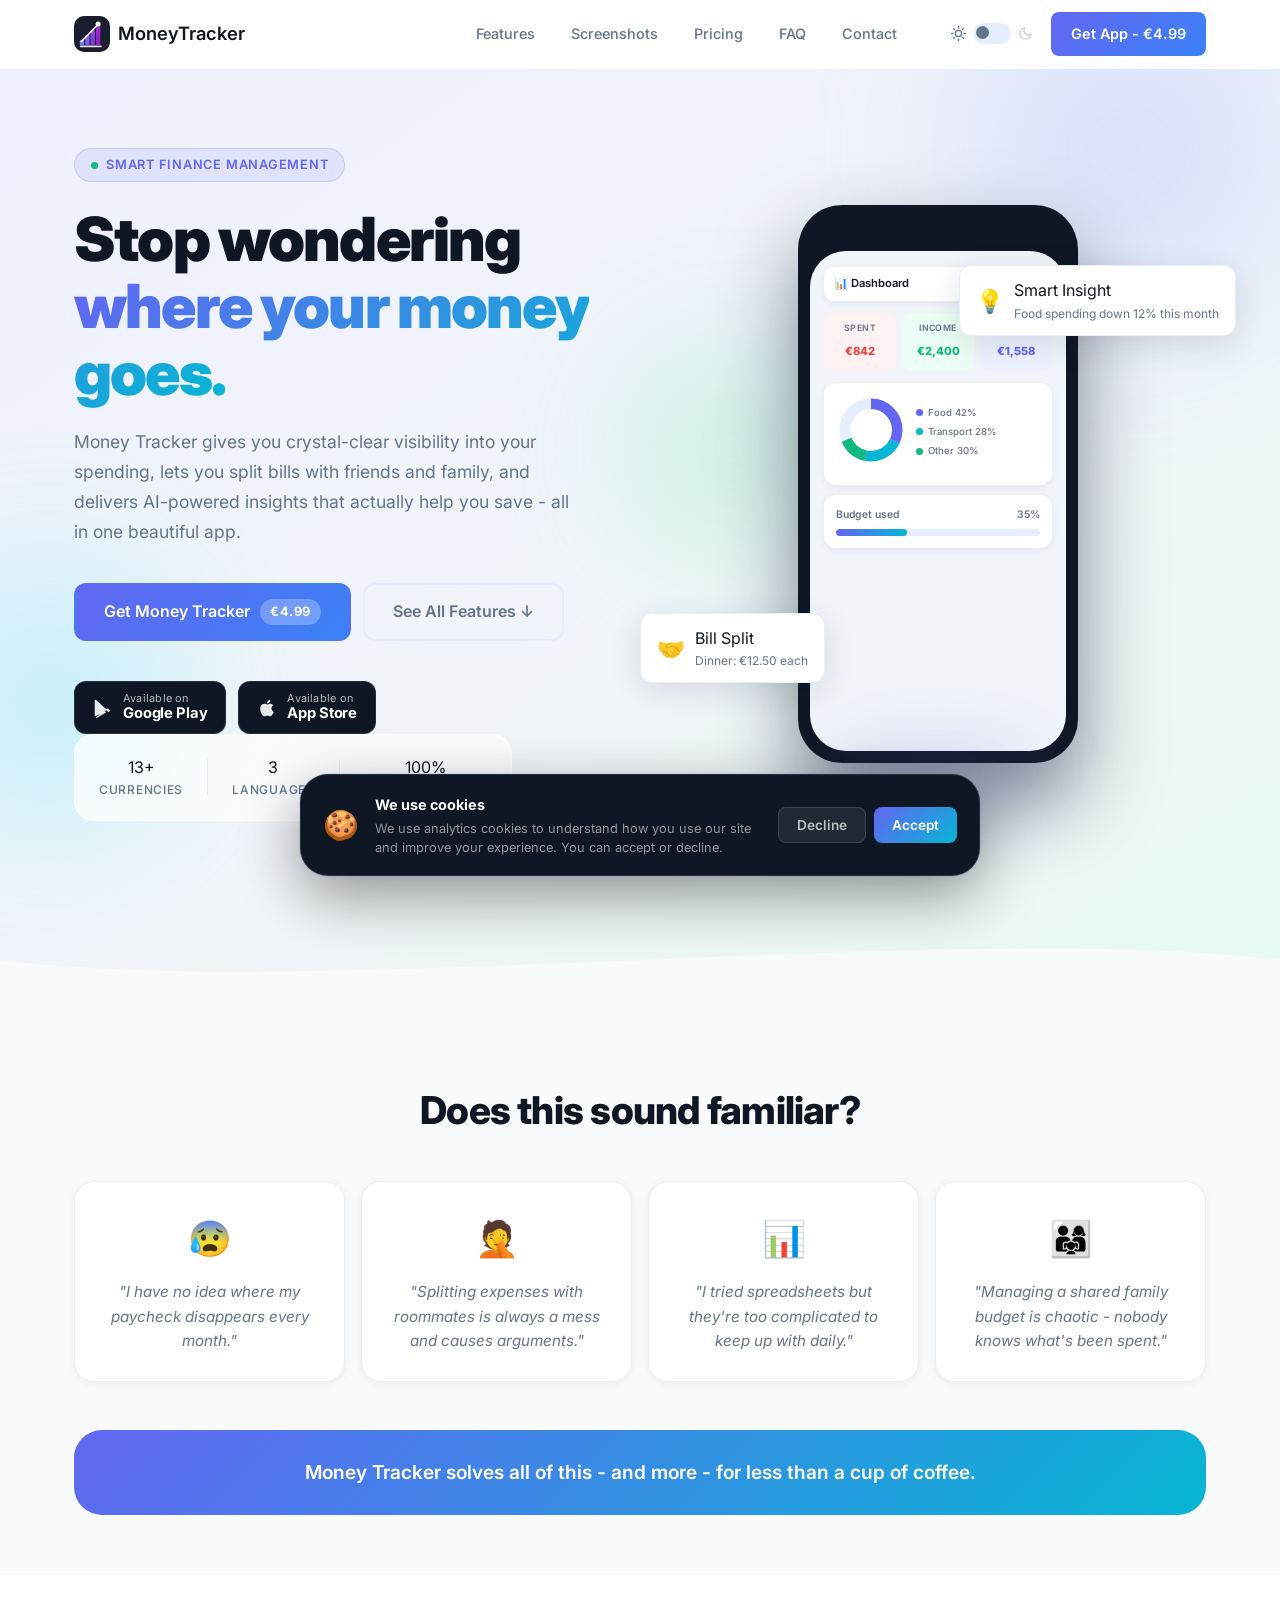
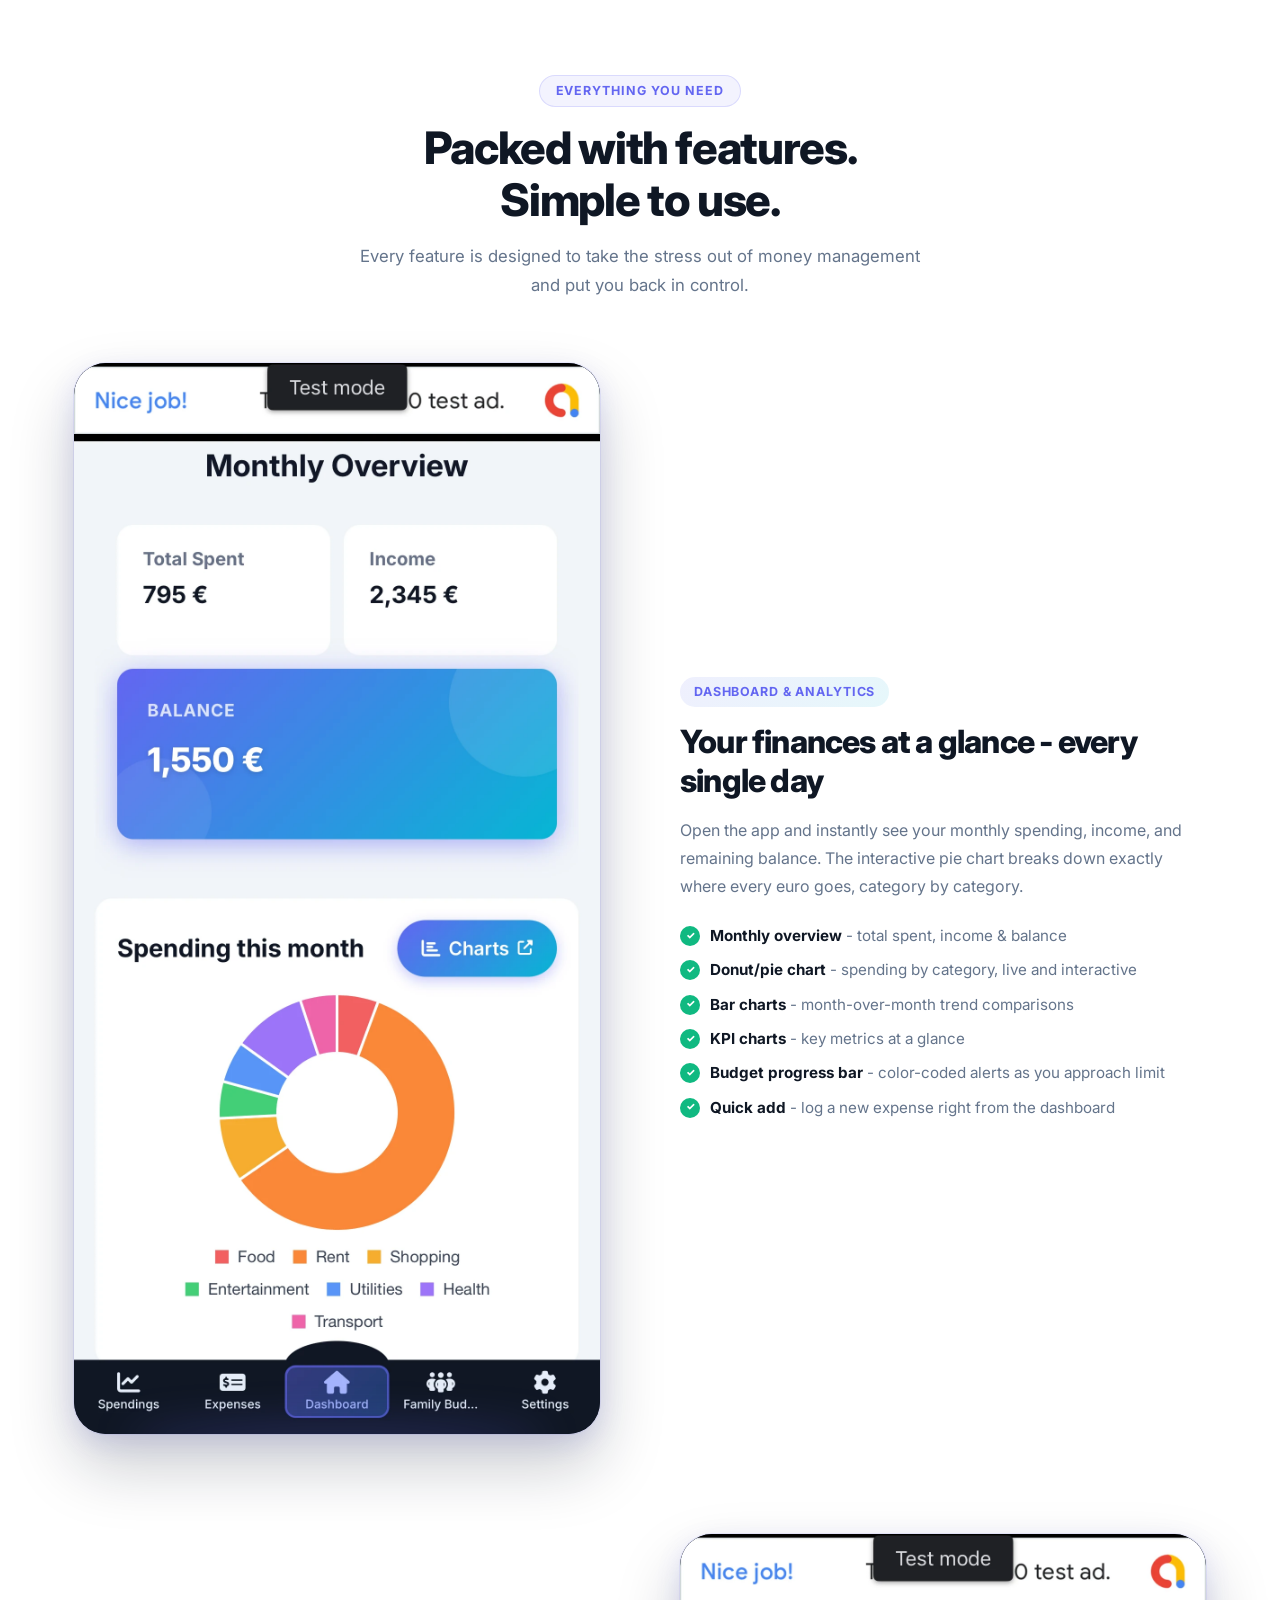
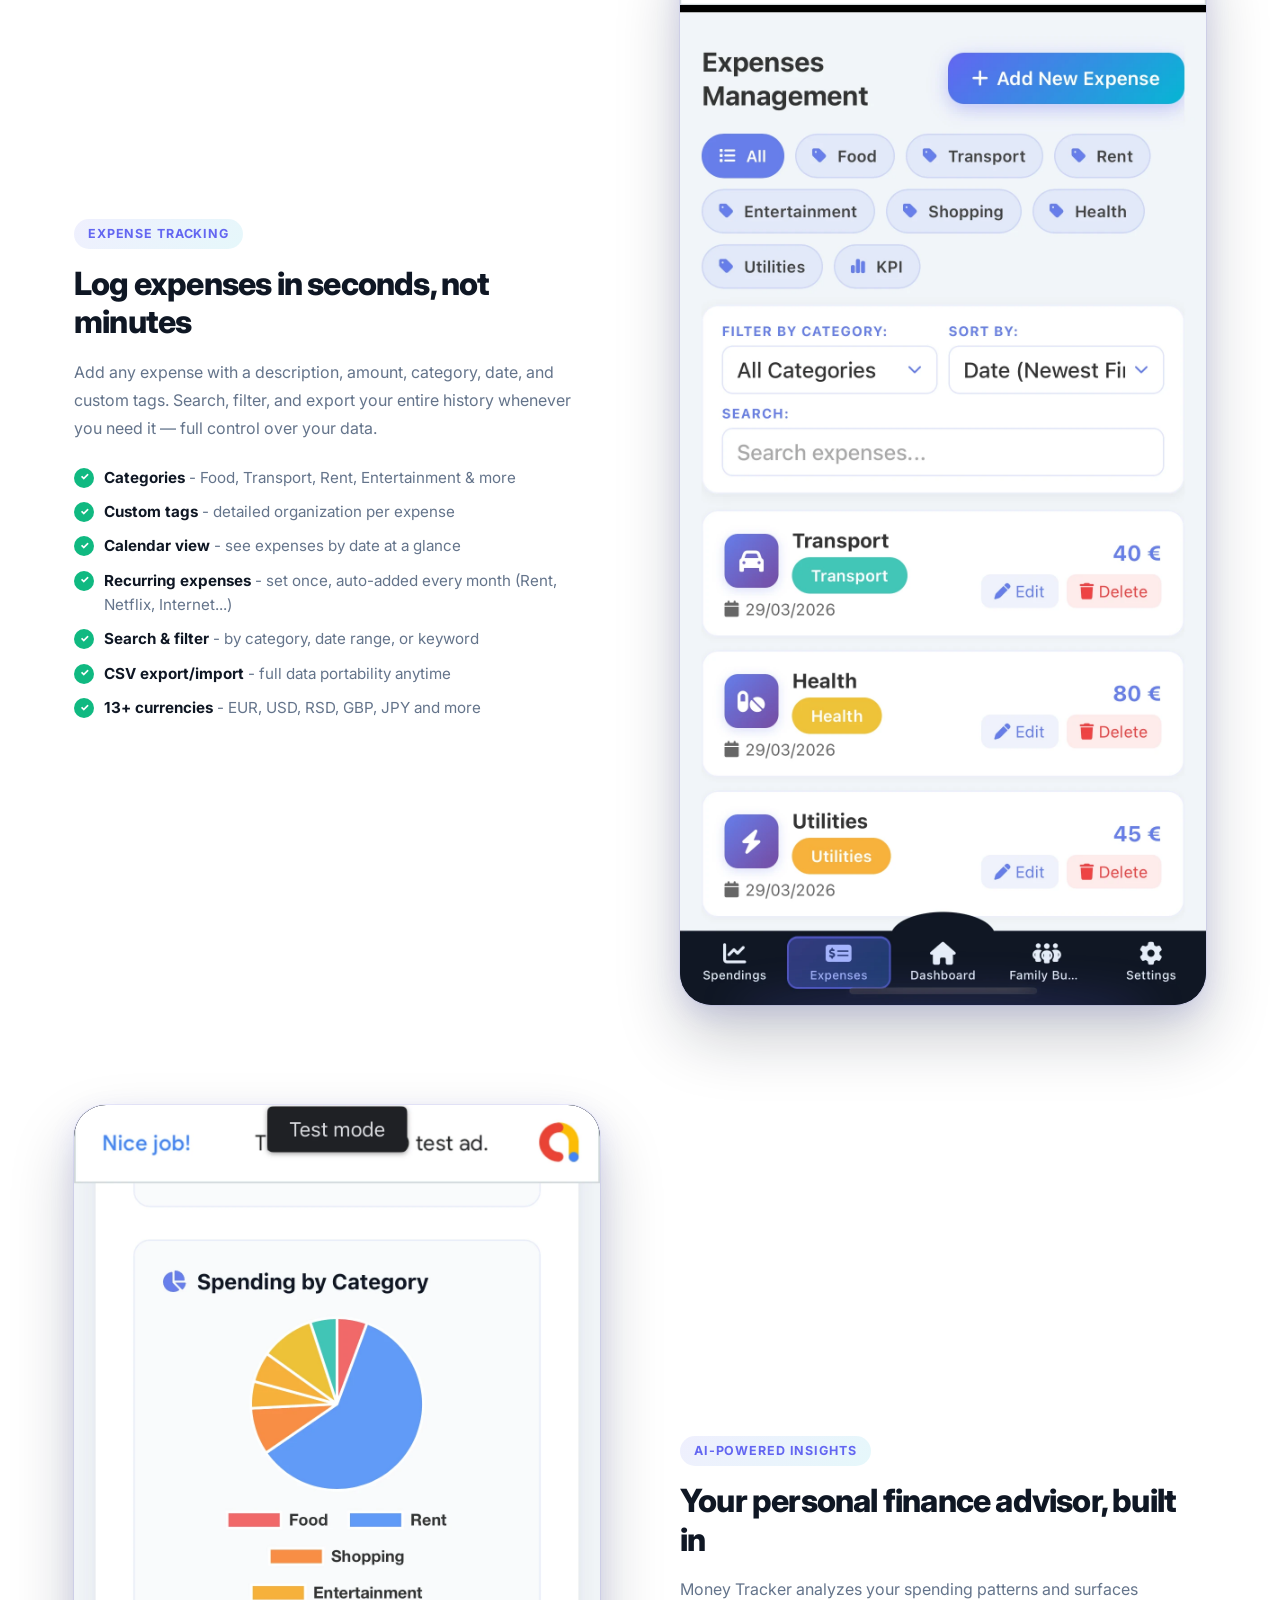
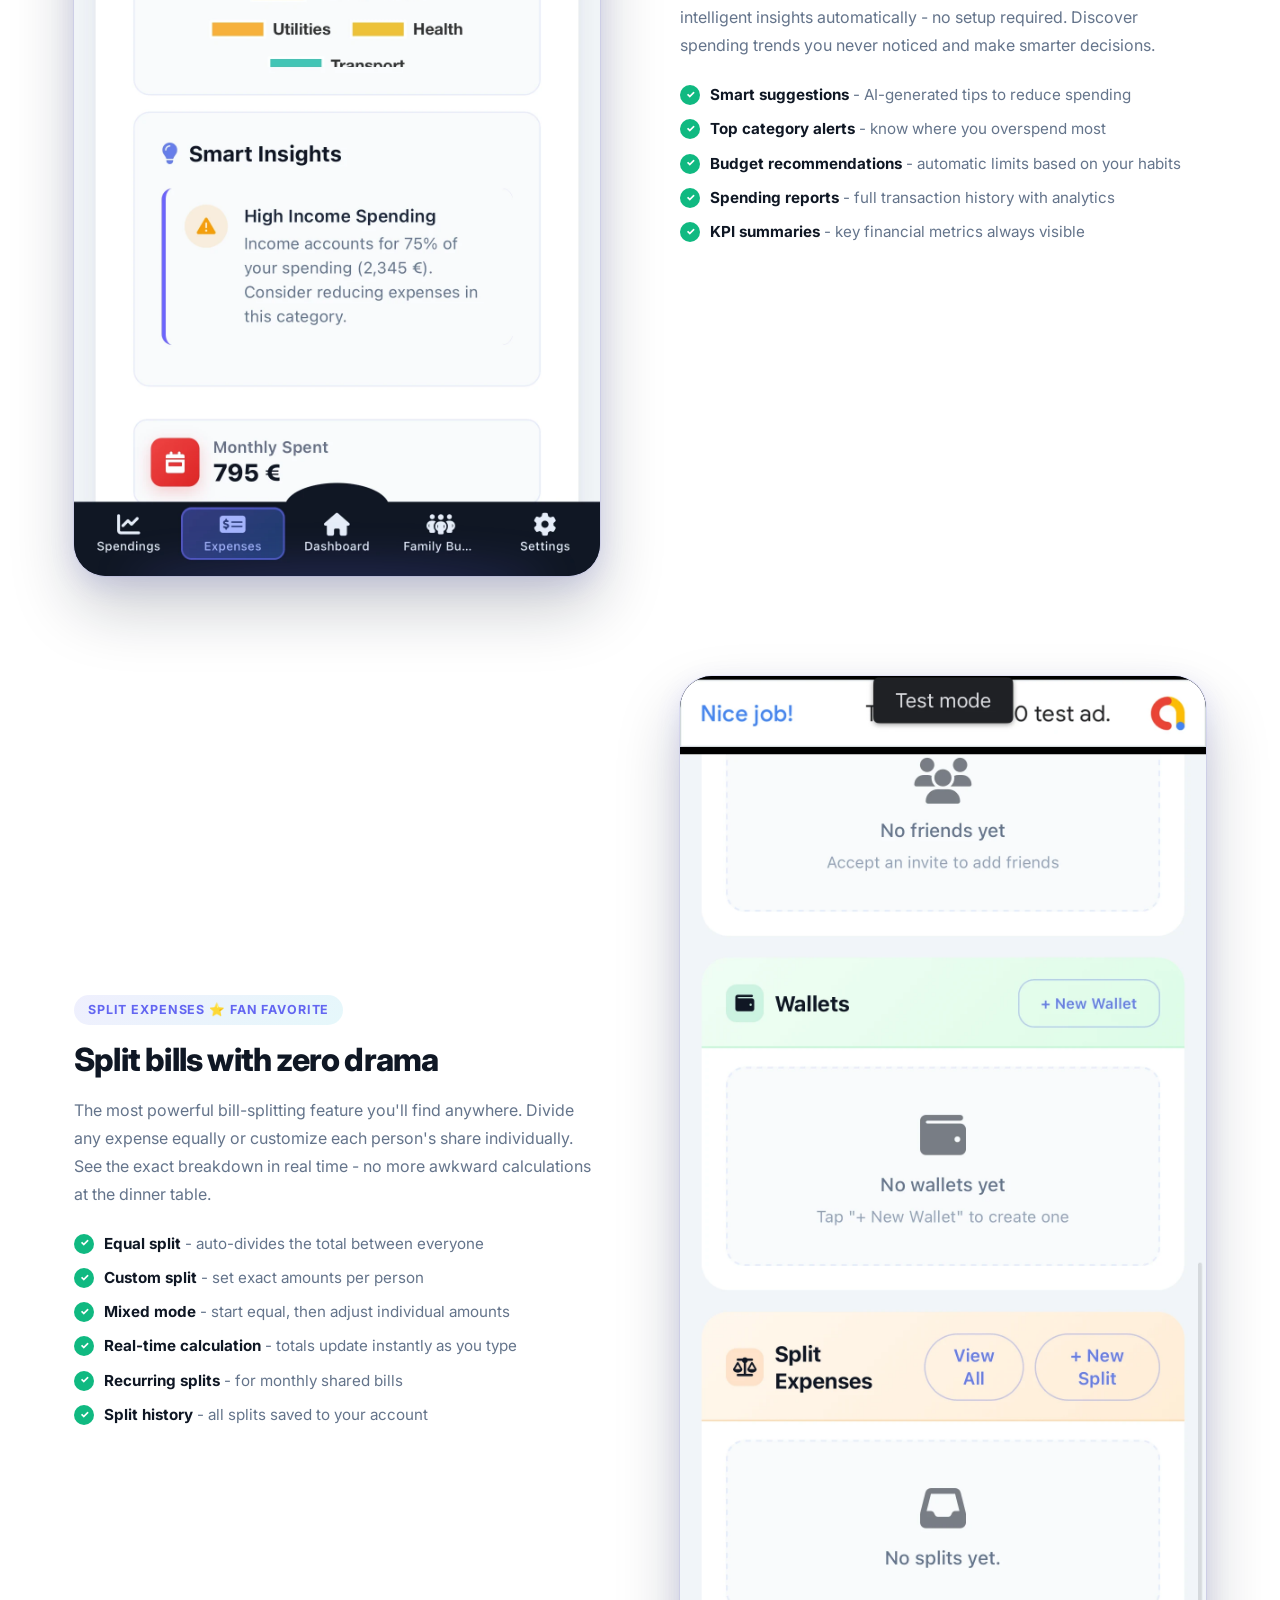
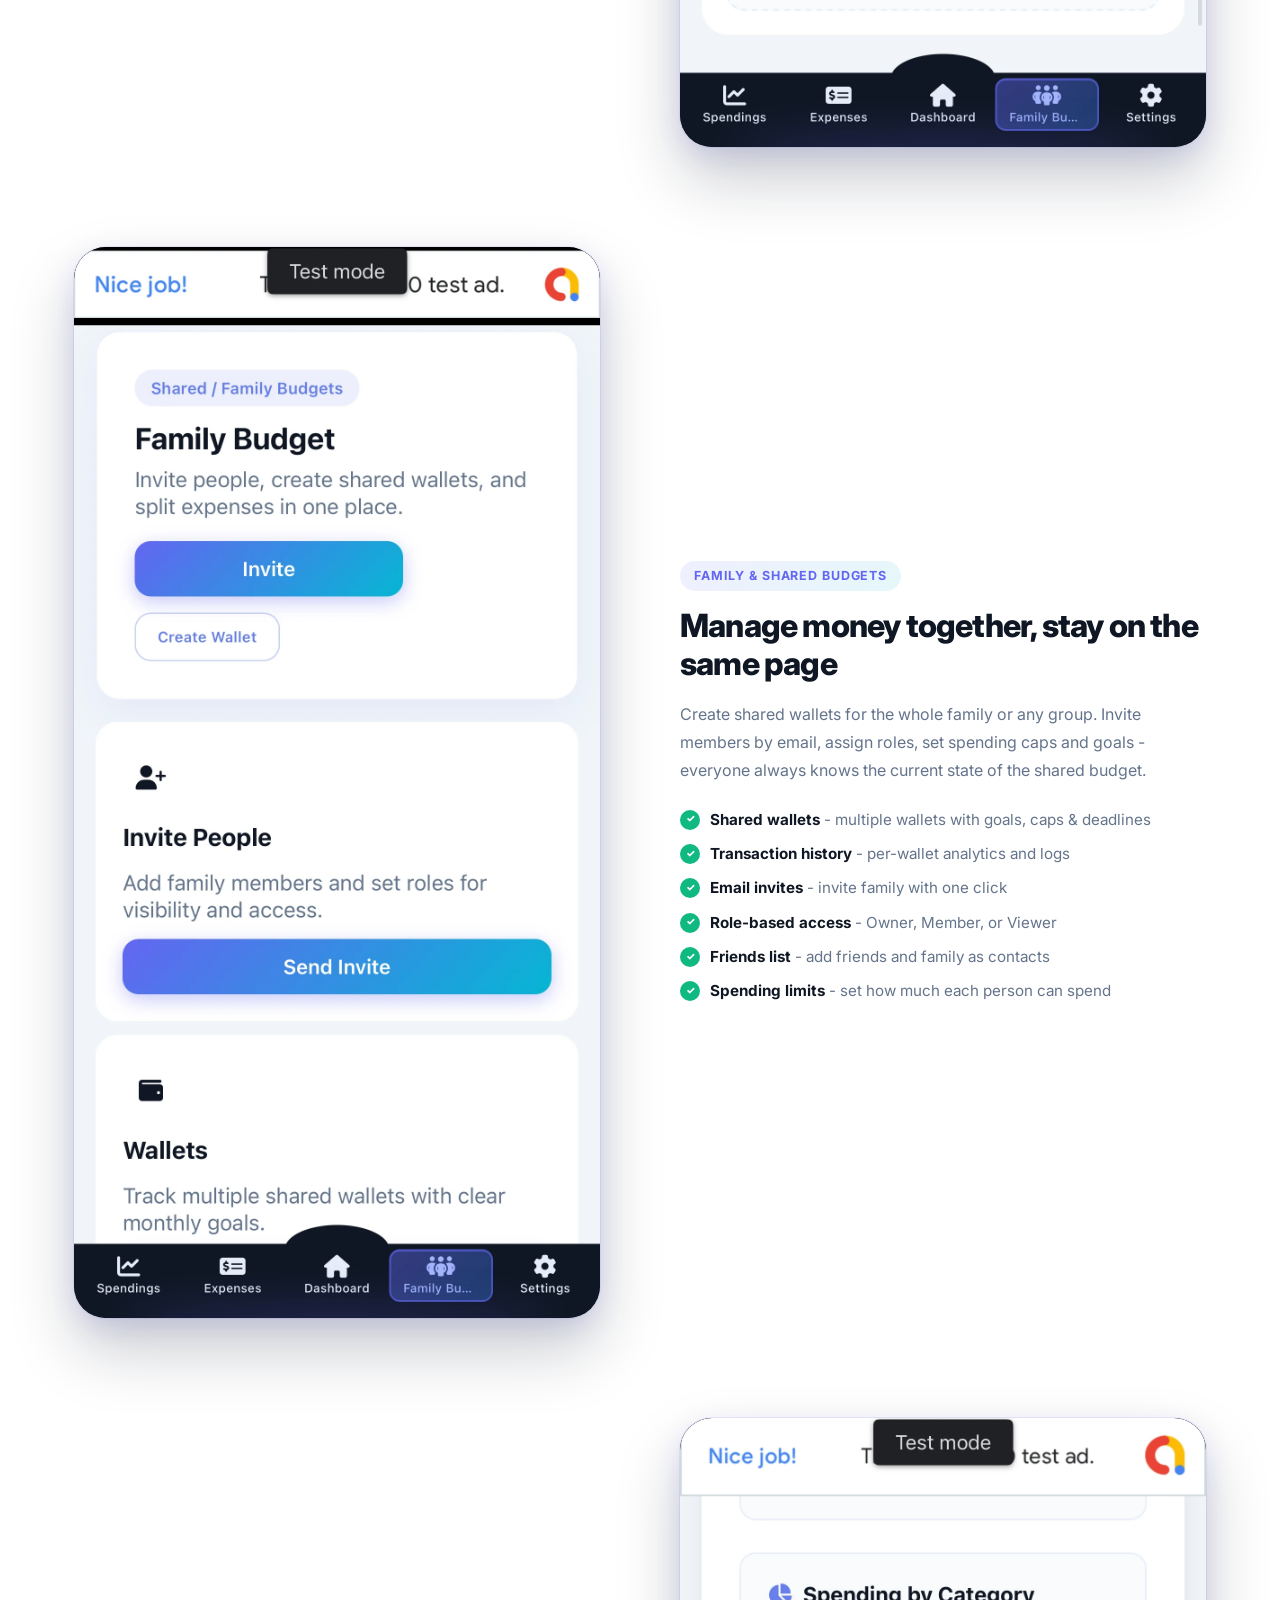
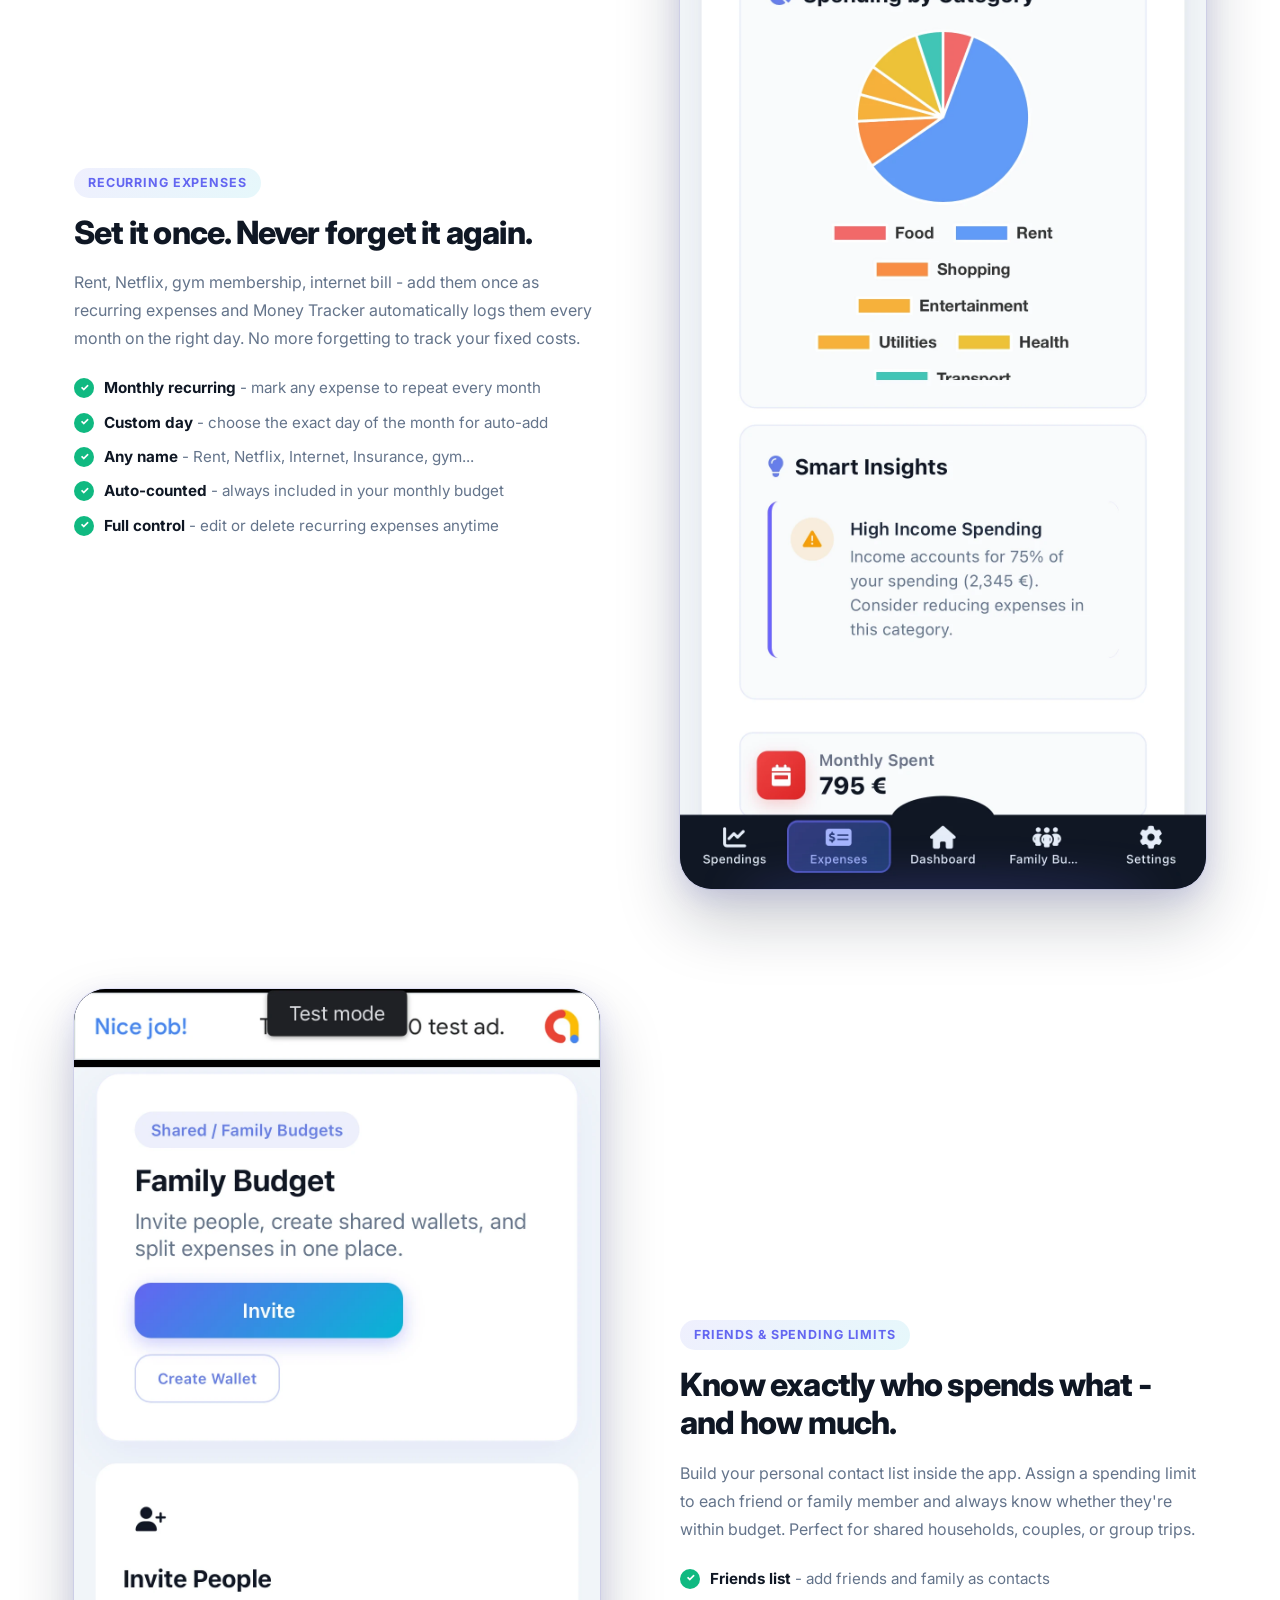
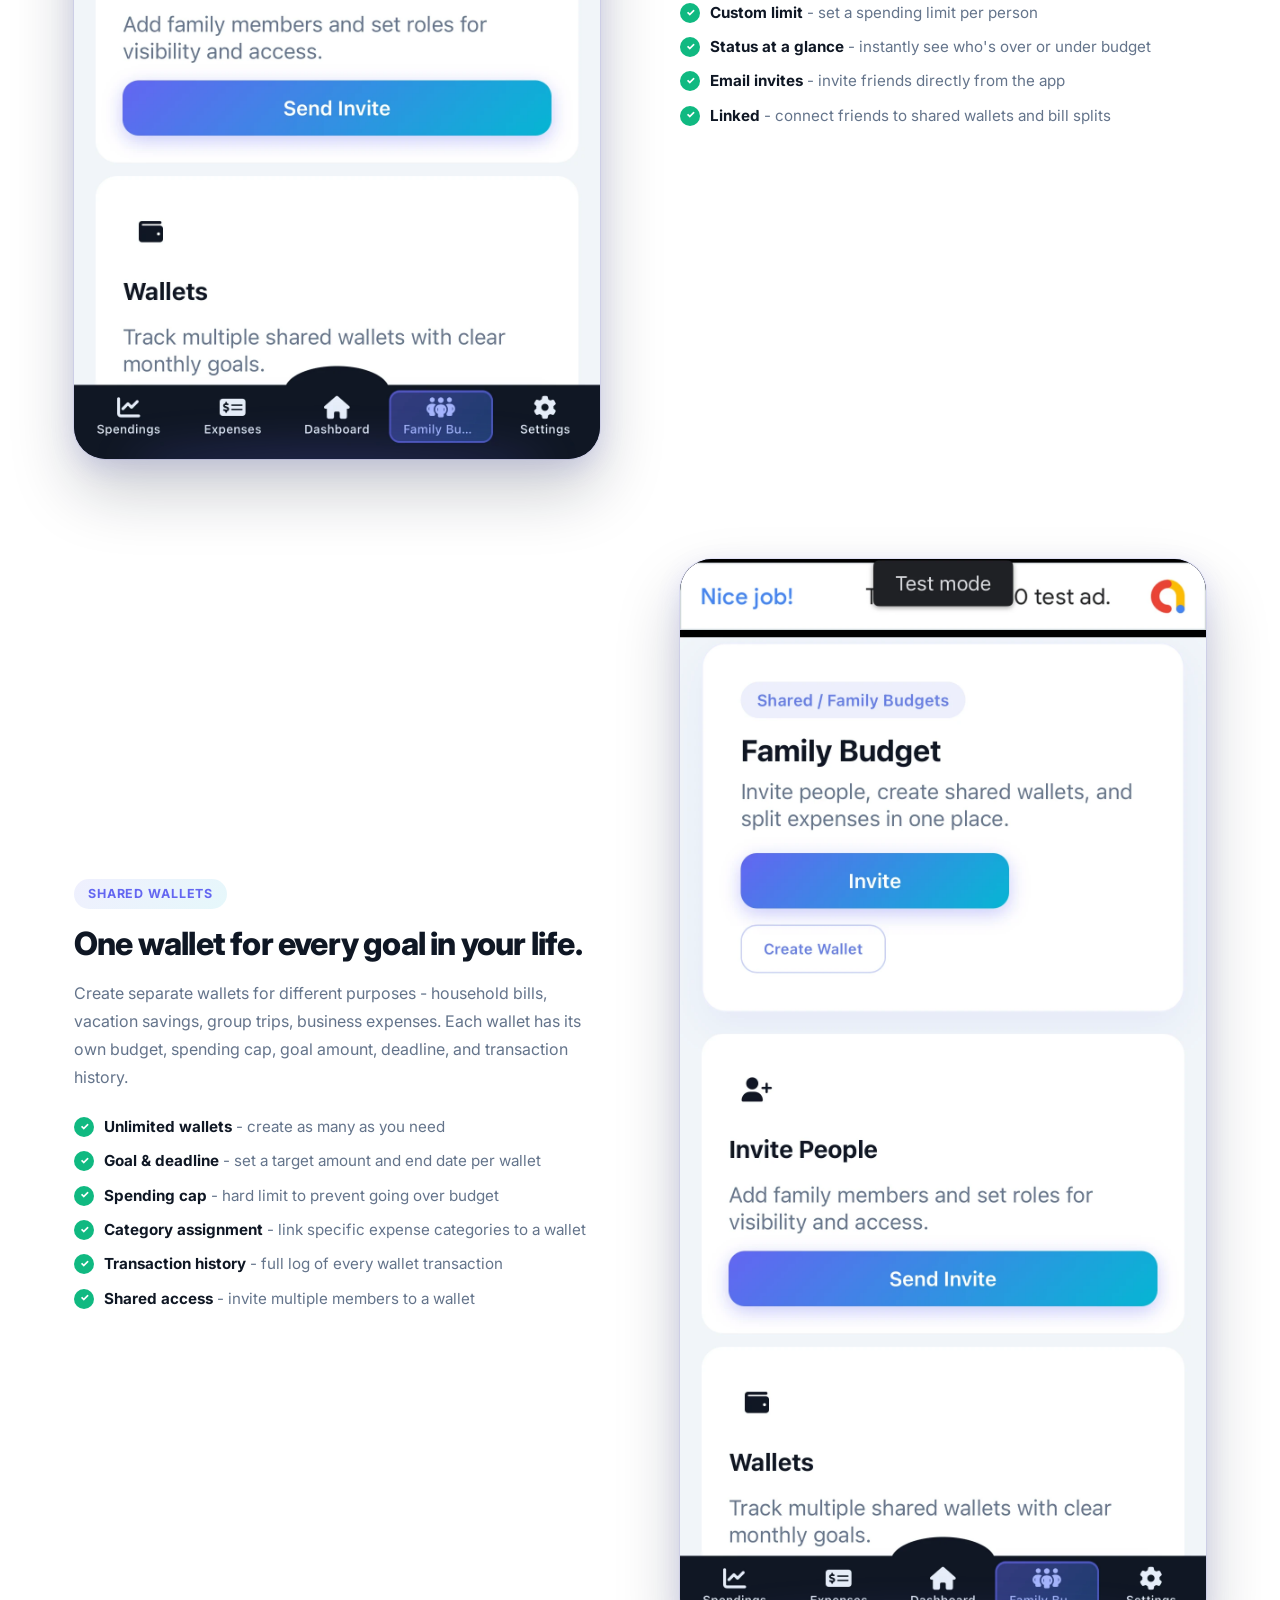
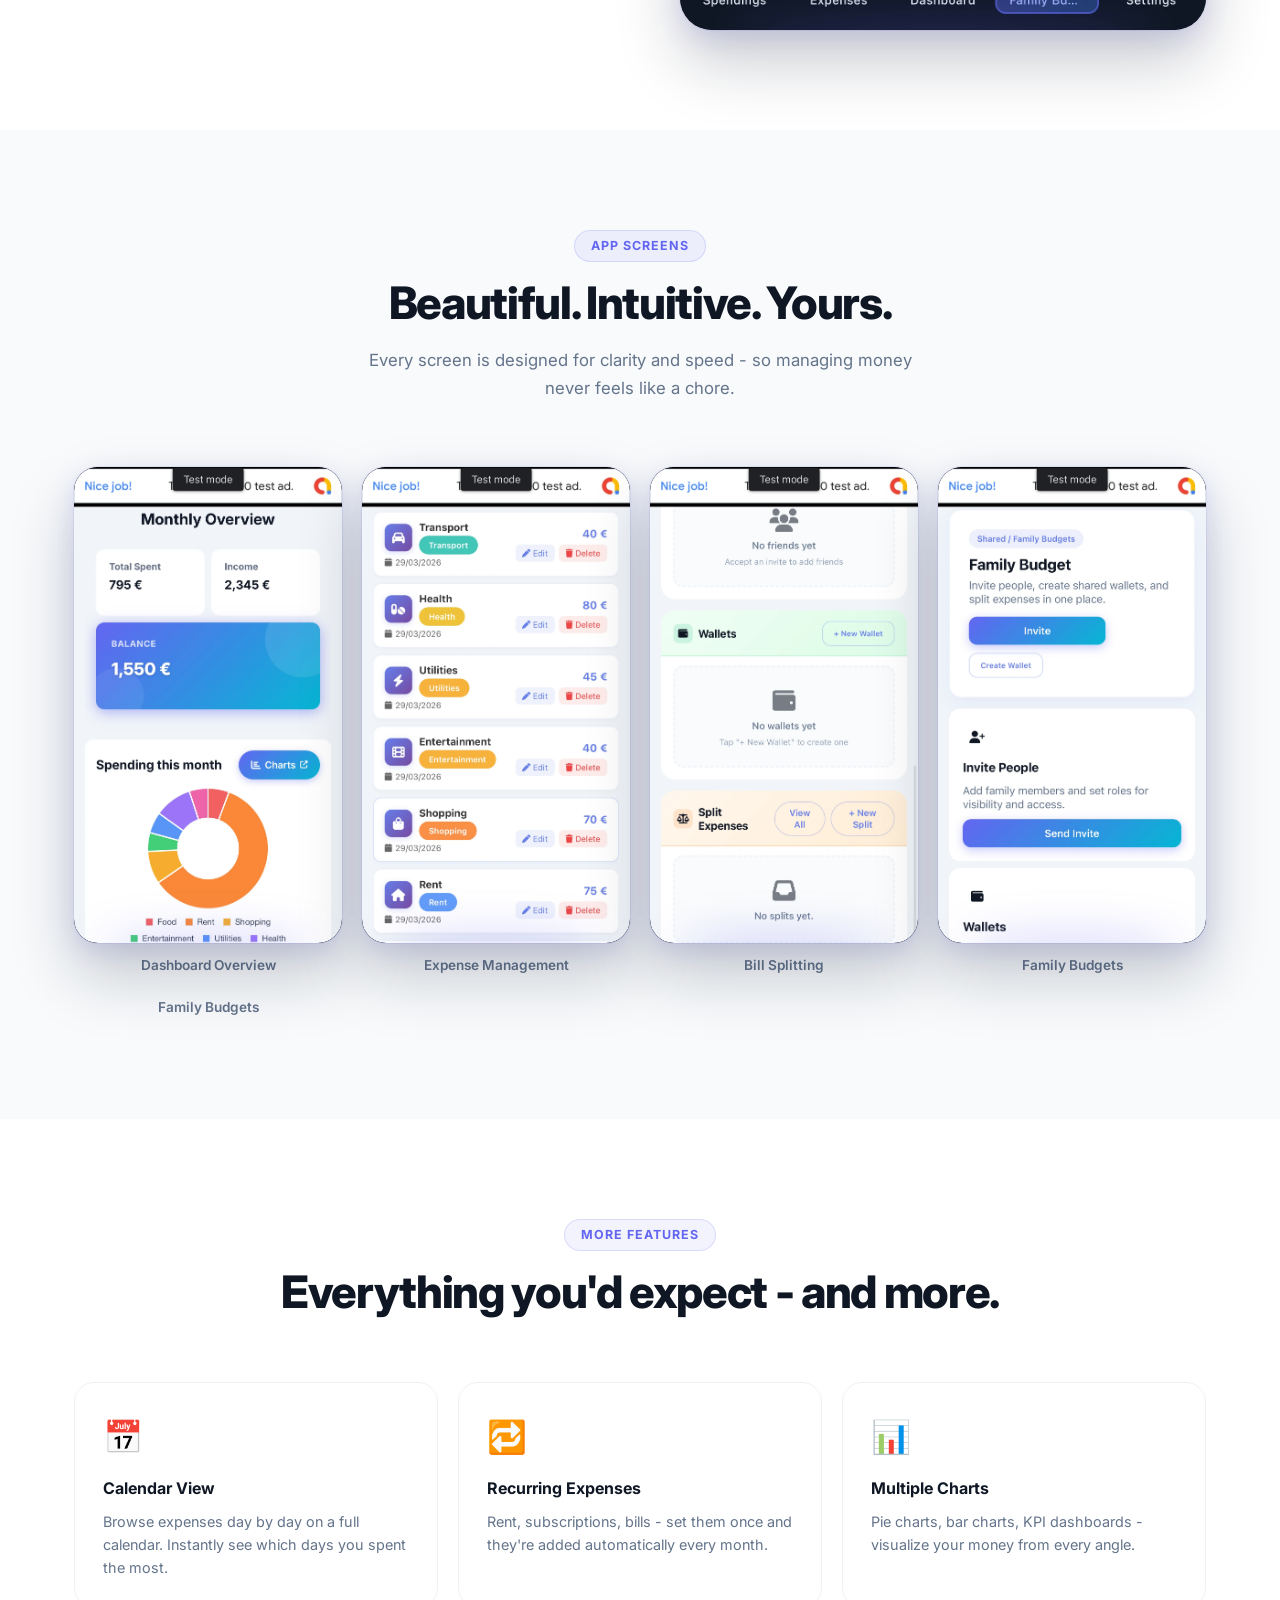
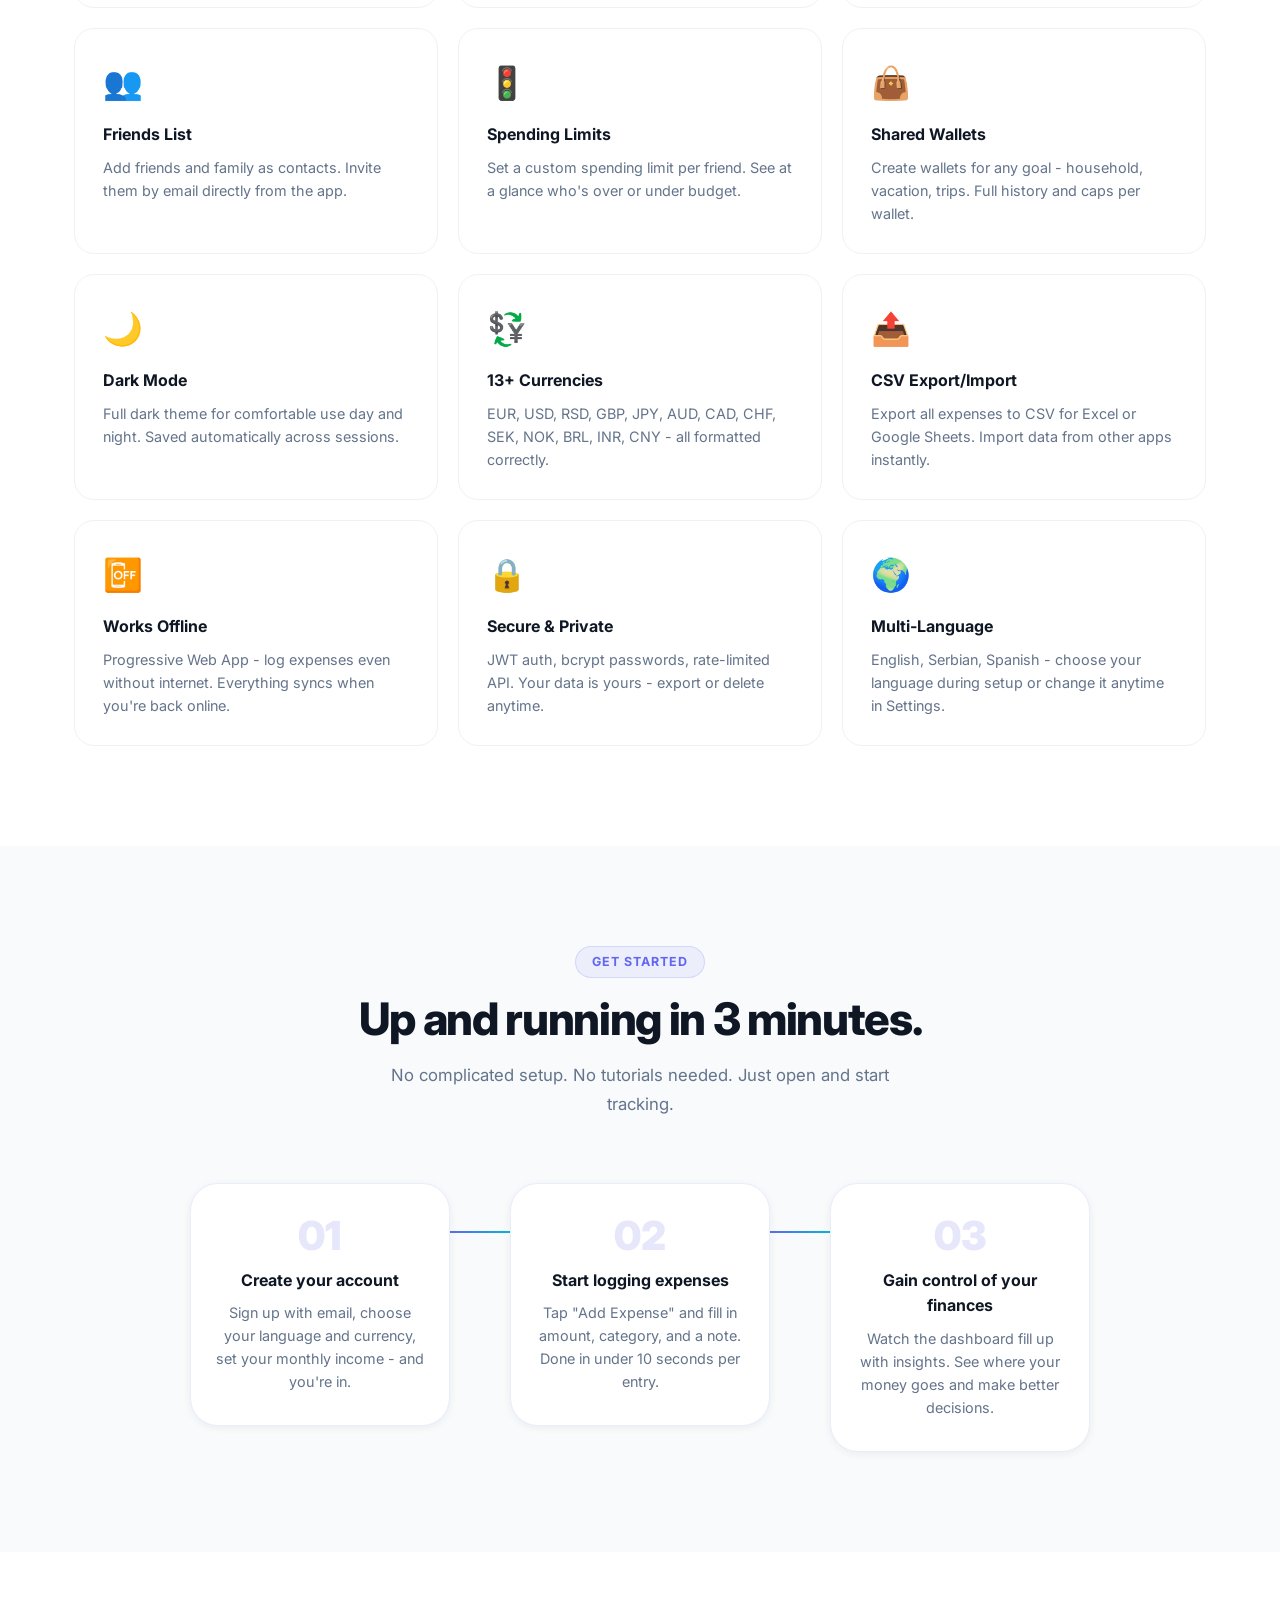
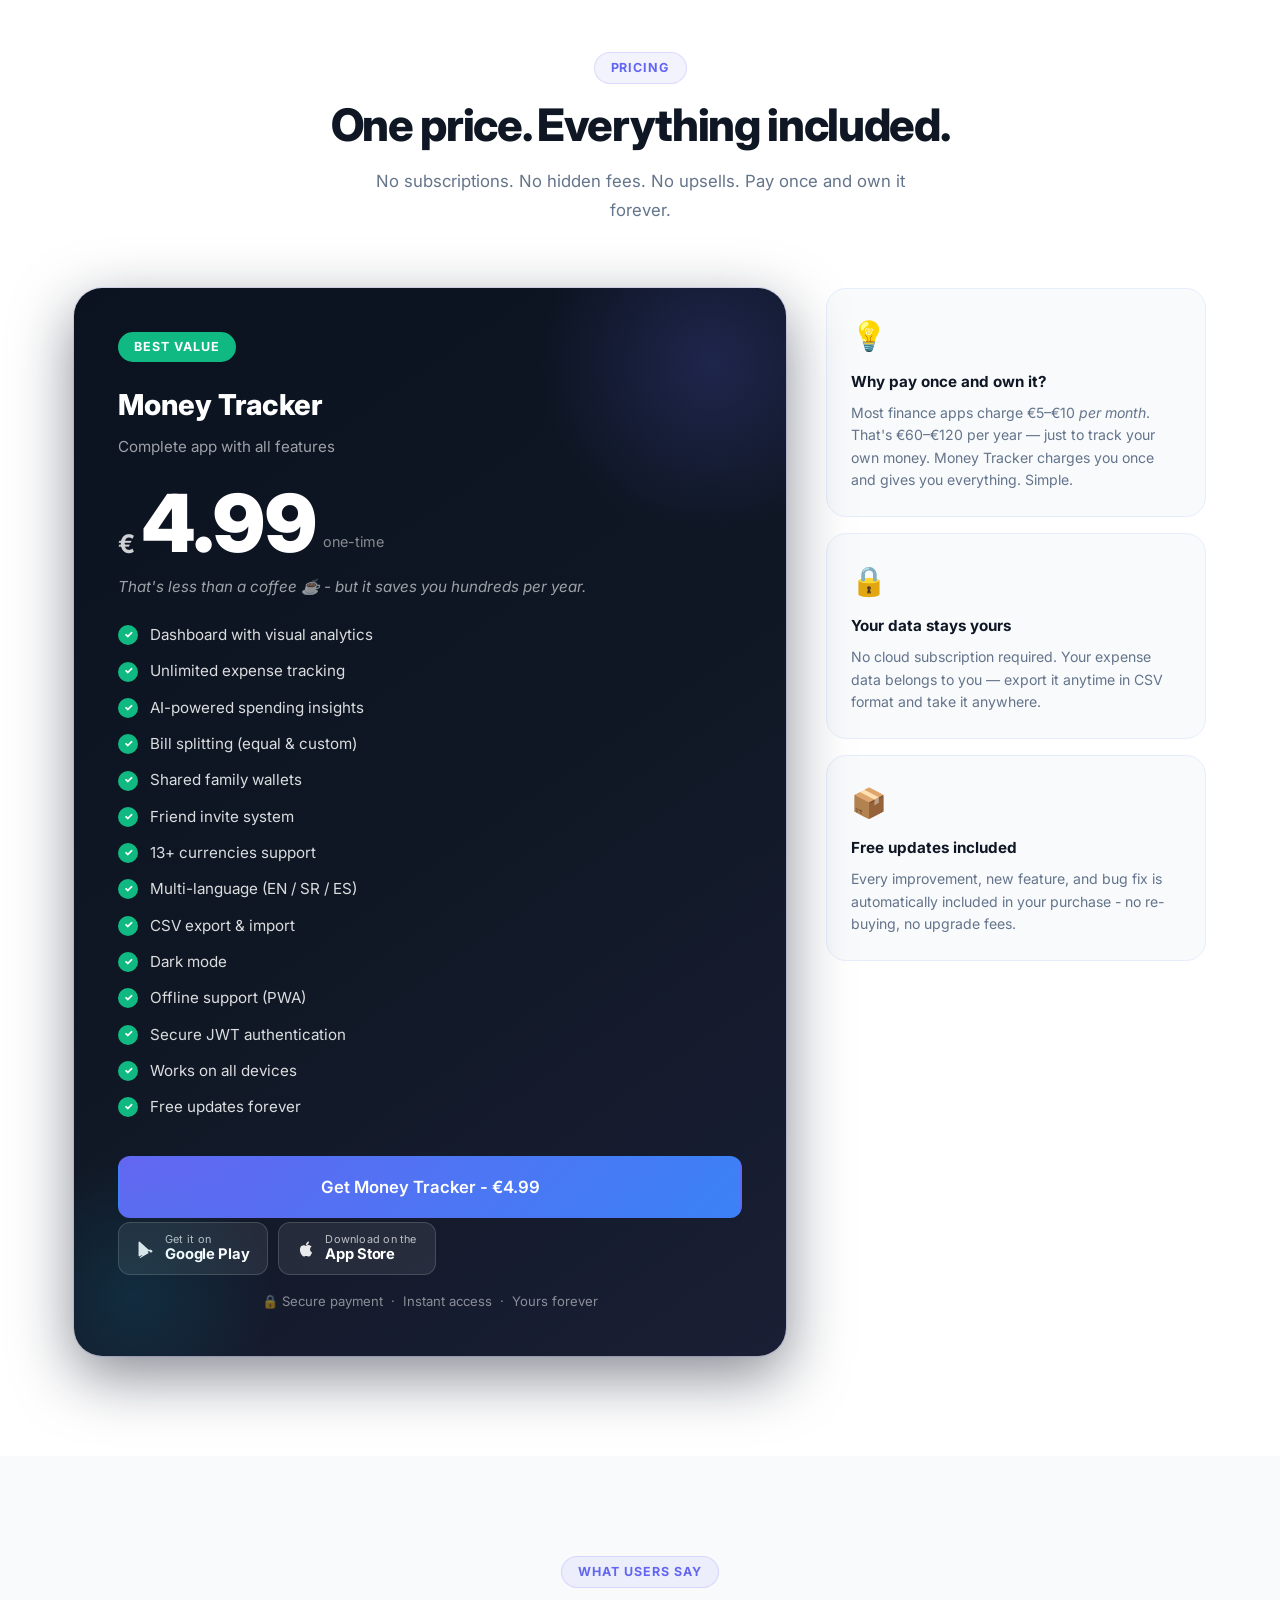
==== commit 3deae348: "gg" ====
--- a/index.html
+++ b/index.html
@@ -8,6 +8,20 @@
   <link rel="icon" href="logo.svg" />
   <link rel="apple-touch-icon" href="logo.svg" />
   <link rel="stylesheet" href="styles.css" />
+
+  <!-- =====================================================
+       GOOGLE ANALYTICS 4
+       Zameni YOUR_MEASUREMENT_ID sa tvojim G-XXXXXXXXXX
+       kodom koji ces dobiti iz Google Analytics dashboarda.
+       GA4 se ucitava SAMO ako korisnik prihvati cookies.
+  ====================================================== -->
+  <script>
+    window.GA_MEASUREMENT_ID = 'YOUR_MEASUREMENT_ID';
+  </script>
+  <!-- Anti-flash: apply saved theme before first paint -->
+  <script>
+    (function(){var t=localStorage.getItem('mt_theme')||(window.matchMedia('(prefers-color-scheme: dark)').matches?'dark':'light');document.documentElement.setAttribute('data-theme',t);})();
+  </script>
   <link rel="preconnect" href="https://fonts.googleapis.com" />
   <link rel="preconnect" href="https://fonts.gstatic.com" crossorigin />
   <link href="https://fonts.googleapis.com/css2?family=Inter:wght@300;400;500;600;700;800;900&display=swap" rel="stylesheet" />
@@ -22,13 +36,30 @@
         <span class="logo-text">MoneyTracker</span>
       </a>
       <ul class="nav-links">
-        <li><a href="#features">Features</a></span></li>
-        <li><a href="#screenshots">Screenshots</a></span></li>
-        <li><a href="#pricing">Pricing</a></span></li>
-        <li><a href="#faq">FAQ</a></span></li>
-        <li><a href="#contact">Contact</a></span></li>
+        <li><a href="#features">Features</a></li>
+        <li><a href="#screenshots">Screenshots</a></li>
+        <li><a href="#pricing">Pricing</a></li>
+        <li><a href="#faq">FAQ</a></li>
+        <li><a href="#contact">Contact</a></li>
       </ul>
-      <a href="#pricing" class="nav-cta">Get App - €4.99</a>
+      <div class="nav-right">
+        <button class="theme-toggle" id="themeToggle" aria-label="Toggle dark mode" title="Toggle dark mode">
+          <svg class="toggle-sun" width="15" height="15" viewBox="0 0 24 24" fill="none" stroke="currentColor" stroke-width="2.2" stroke-linecap="round" stroke-linejoin="round"><circle cx="12" cy="12" r="5"/><line x1="12" y1="1" x2="12" y2="3"/><line x1="12" y1="21" x2="12" y2="23"/><line x1="4.22" y1="4.22" x2="5.64" y2="5.64"/><line x1="18.36" y1="18.36" x2="19.78" y2="19.78"/><line x1="1" y1="12" x2="3" y2="12"/><line x1="21" y1="12" x2="23" y2="12"/><line x1="4.22" y1="19.78" x2="5.64" y2="18.36"/><line x1="18.36" y1="5.64" x2="19.78" y2="4.22"/></svg>
+          <span class="toggle-track"><span class="toggle-thumb"></span></span>
+          <svg class="toggle-moon" width="15" height="15" viewBox="0 0 24 24" fill="none" stroke="currentColor" stroke-width="2.2" stroke-linecap="round" stroke-linejoin="round"><path d="M21 12.79A9 9 0 1 1 11.21 3 7 7 0 0 0 21 12.79z"/></svg>
+        </button>
+        <div class="nav-platform-badges">
+          <span class="nav-platform-badge">
+            <svg width="13" height="13" viewBox="0 0 24 24" fill="currentColor"><path d="M3.18 23.76c.38.21.8.24 1.2.09l11.37-6.57-2.45-2.45zm15.8-10.34c-.34-.56-.9-.9-1.49-.9s-1.14.34-1.49.9L3.6 2.27C3.28 2.1 2.9 2.1 2.58 2.27c-.33.19-.53.54-.53.91v17.64c0 .38.2.72.53.91.17.1.34.14.52.14.18 0 .36-.05.52-.14l12.4-7.15 2.46 2.45 1.71-.99c.66-.38.66-1.35 0-1.72z"/></svg>
+            Android
+          </span>
+          <span class="nav-platform-badge">
+            <svg width="13" height="13" viewBox="0 0 24 24" fill="currentColor"><path d="M18.71 19.5c-.83 1.24-1.71 2.45-3.05 2.47-1.34.03-1.77-.79-3.29-.79-1.53 0-2 .77-3.27.82-1.31.05-2.3-1.32-3.14-2.53C4.25 17 2.94 12.45 4.7 9.39c.87-1.52 2.43-2.48 4.12-2.51 1.28-.02 2.5.87 3.29.87.78 0 2.26-1.07 3.8-.91.65.03 2.47.26 3.64 1.98-.09.06-2.17 1.28-2.15 3.81.03 3.02 2.65 4.03 2.68 4.04-.03.07-.42 1.44-1.38 2.83M13 3.5c.73-.83 1.94-1.46 2.94-1.5.13 1.17-.34 2.35-1.04 3.19-.69.85-1.83 1.51-2.95 1.42-.15-1.15.41-2.35 1.05-3.11z"/></svg>
+            iOS
+          </span>
+        </div>
+        <a href="#pricing" class="nav-cta">Get App - €4.99</a>
+      </div>
       <button class="nav-hamburger" id="hamburger" aria-label="Open menu">
         <span></span><span></span><span></span>
       </button>
@@ -72,6 +103,22 @@
           </a>
           <a href="#features" class="btn btn-ghost btn-lg">
             See All Features ↓
+          </a>
+        </div>
+        <div class="store-badges">
+          <a href="#pricing" class="store-badge">
+            <svg width="20" height="20" viewBox="0 0 24 24" fill="currentColor"><path d="M3.18 23.76c.38.21.8.24 1.2.09l11.37-6.57-2.45-2.45zm15.8-10.34c-.34-.56-.9-.9-1.49-.9s-1.14.34-1.49.9L3.6 2.27C3.28 2.1 2.9 2.1 2.58 2.27c-.33.19-.53.54-.53.91v17.64c0 .38.2.72.53.91.17.1.34.14.52.14.18 0 .36-.05.52-.14l12.4-7.15 2.46 2.45 1.71-.99c.66-.38.66-1.35 0-1.72z"/></svg>
+            <div class="store-badge-text">
+              <span>Available on</span>
+              <strong>Google Play</strong>
+            </div>
+          </a>
+          <a href="#pricing" class="store-badge">
+            <svg width="20" height="20" viewBox="0 0 24 24" fill="currentColor"><path d="M18.71 19.5c-.83 1.24-1.71 2.45-3.05 2.47-1.34.03-1.77-.79-3.29-.79-1.53 0-2 .77-3.27.82-1.31.05-2.3-1.32-3.14-2.53C4.25 17 2.94 12.45 4.7 9.39c.87-1.52 2.43-2.48 4.12-2.51 1.28-.02 2.5.87 3.29.87.78 0 2.26-1.07 3.8-.91.65.03 2.47.26 3.64 1.98-.09.06-2.17 1.28-2.15 3.81.03 3.02 2.65 4.03 2.68 4.04-.03.07-.42 1.44-1.38 2.83M13 3.5c.73-.83 1.94-1.46 2.94-1.5.13 1.17-.34 2.35-1.04 3.19-.69.85-1.83 1.51-2.95 1.42-.15-1.15.41-2.35 1.05-3.11z"/></svg>
+            <div class="store-badge-text">
+              <span>Available on</span>
+              <strong>App Store</strong>
+            </div>
           </a>
         </div>
         <div class="hero-stats">
@@ -607,6 +654,22 @@
           <a href="#" class="btn btn-primary btn-xl btn-full">
             Get Money Tracker - €4.99
           </a>
+          <div class="pricing-stores">
+            <a href="#" class="store-badge store-badge--dark">
+              <svg width="18" height="18" viewBox="0 0 24 24" fill="currentColor"><path d="M3.18 23.76c.38.21.8.24 1.2.09l11.37-6.57-2.45-2.45zm15.8-10.34c-.34-.56-.9-.9-1.49-.9s-1.14.34-1.49.9L3.6 2.27C3.28 2.1 2.9 2.1 2.58 2.27c-.33.19-.53.54-.53.91v17.64c0 .38.2.72.53.91.17.1.34.14.52.14.18 0 .36-.05.52-.14l12.4-7.15 2.46 2.45 1.71-.99c.66-.38.66-1.35 0-1.72z"/></svg>
+              <div class="store-badge-text">
+                <span>Get it on</span>
+                <strong>Google Play</strong>
+              </div>
+            </a>
+            <a href="#" class="store-badge store-badge--dark">
+              <svg width="18" height="18" viewBox="0 0 24 24" fill="currentColor"><path d="M18.71 19.5c-.83 1.24-1.71 2.45-3.05 2.47-1.34.03-1.77-.79-3.29-.79-1.53 0-2 .77-3.27.82-1.31.05-2.3-1.32-3.14-2.53C4.25 17 2.94 12.45 4.7 9.39c.87-1.52 2.43-2.48 4.12-2.51 1.28-.02 2.5.87 3.29.87.78 0 2.26-1.07 3.8-.91.65.03 2.47.26 3.64 1.98-.09.06-2.17 1.28-2.15 3.81.03 3.02 2.65 4.03 2.68 4.04-.03.07-.42 1.44-1.38 2.83M13 3.5c.73-.83 1.94-1.46 2.94-1.5.13 1.17-.34 2.35-1.04 3.19-.69.85-1.83 1.51-2.95 1.42-.15-1.15.41-2.35 1.05-3.11z"/></svg>
+              <div class="store-badge-text">
+                <span>Download on the</span>
+                <strong>App Store</strong>
+              </div>
+            </a>
+          </div>
           <p class="pricing-guarantee">🔒 Secure payment &nbsp;·&nbsp; Instant access &nbsp;·&nbsp; Yours forever</p>
         </div>
         <div class="pricing-side">
@@ -929,12 +992,13 @@
           <div class="footer-col">
             <h5>Support</h5>
             <a href="#faq">FAQ</a>
-            <a href="#">Contact</a>
+            <a href="#contact">Contact</a>
+            <a href="privacy-policy.html">Privacy Policy</a>
           </div>
         </div>
       </div>
       <div class="footer-bottom">
-        <p>© 2026 Money Tracker. All rights reserved.</p>
+        <p>© 2026 Money Tracker. All rights reserved. · <button class="cookie-reset-btn" id="cookieReset">Cookie Preferences</button></p>
         <div class="footer-badges">
           <span class="footer-badge">🔒 Secure Payment</span>
           <span class="footer-badge">📱 All Devices</span>
@@ -943,6 +1007,21 @@
       </div>
     </div>
   </footer>
+
+  <!-- ===== COOKIE CONSENT BANNER ===== -->
+  <div class="cookie-banner" id="cookieBanner" role="dialog" aria-label="Cookie consent">
+    <div class="cookie-content">
+      <div class="cookie-icon">🍪</div>
+      <div class="cookie-text">
+        <strong>We use cookies</strong>
+        <p>We use analytics cookies to understand how you use our site and improve your experience. You can accept or decline.</p>
+      </div>
+      <div class="cookie-actions">
+        <button class="cookie-btn cookie-decline" id="cookieDecline">Decline</button>
+        <button class="cookie-btn cookie-accept" id="cookieAccept">Accept</button>
+      </div>
+    </div>
+  </div>
 
   <!-- Lightbox -->
   <div class="lightbox" id="lightbox" role="dialog" aria-modal="true" aria-label="Image preview">
--- a/styles.css
+++ b/styles.css
@@ -77,7 +77,10 @@
   backdrop-filter: blur(12px);
   -webkit-backdrop-filter: blur(12px);
   border-bottom: 1px solid transparent;
-  transition: border-color .3s, box-shadow .3s;
+  transition: border-color .3s, box-shadow .3s, transform .35s cubic-bezier(.4,0,.2,1);
+}
+.navbar.nav-hidden {
+  transform: translateY(-100%);
 }
 .navbar.scrolled {
   border-color: var(--border);
@@ -137,6 +140,33 @@
   transition: opacity .2s, transform .1s, box-shadow .2s;
 }
 .nav-cta:hover { opacity: .9; transform: translateY(-1px); box-shadow: var(--shadow-accent); }
+
+/* nav-right: platform badges + CTA button grouped together */
+.nav-right {
+  display: flex;
+  align-items: center;
+  gap: 12px;
+}
+.nav-platform-badges {
+  display: none; /* visible only on tablet via media query */
+  align-items: center;
+  gap: 6px;
+}
+.nav-platform-badge {
+  display: inline-flex;
+  align-items: center;
+  gap: 5px;
+  padding: 5px 11px;
+  background: rgba(99,102,241,.08);
+  border: 1px solid rgba(99,102,241,.22);
+  border-radius: 20px;
+  font-size: .72rem;
+  font-weight: 600;
+  color: var(--primary);
+  white-space: nowrap;
+  letter-spacing: .01em;
+}
+
 .nav-hamburger {
   display: none;
   flex-direction: column;
@@ -1295,6 +1325,19 @@
   flex-wrap: wrap;
 }
 .footer-bottom p { font-size: .85rem; }
+.cookie-reset-btn {
+  background: none;
+  border: none;
+  color: rgba(255,255,255,.4);
+  font-size: .85rem;
+  font-family: var(--font);
+  cursor: pointer;
+  padding: 0;
+  text-decoration: underline;
+  text-underline-offset: 3px;
+  transition: color .2s;
+}
+.cookie-reset-btn:hover { color: rgba(255,255,255,.75); }
 .footer-badges { display: flex; gap: 12px; flex-wrap: wrap; }
 .footer-badge {
   background: rgba(255,255,255,.07);
@@ -1307,6 +1350,165 @@
 }
 
 /* ===================================================
+   COOKIE BANNER
+   =================================================== */
+.cookie-banner {
+  position: fixed;
+  bottom: 24px;
+  left: 50%;
+  transform: translateX(-50%) translateY(120px);
+  z-index: 9998;
+  width: calc(100% - 48px);
+  max-width: 680px;
+  background: var(--bg-dark);
+  border: 1px solid rgba(255,255,255,.1);
+  border-radius: var(--radius-xl);
+  box-shadow: 0 20px 60px rgba(0,0,0,.4), 0 0 0 1px rgba(99,102,241,.15);
+  opacity: 0;
+  pointer-events: none;
+  transition: transform .45s cubic-bezier(.34,1.56,.64,1), opacity .35s ease;
+}
+.cookie-banner.visible {
+  opacity: 1;
+  pointer-events: all;
+  transform: translateX(-50%) translateY(0);
+}
+.cookie-content {
+  display: flex;
+  align-items: center;
+  gap: 16px;
+  padding: 18px 22px;
+}
+.cookie-icon {
+  font-size: 1.8rem;
+  flex-shrink: 0;
+}
+.cookie-text { flex: 1; }
+.cookie-text strong {
+  display: block;
+  font-size: .9rem;
+  font-weight: 700;
+  color: #fff;
+  margin-bottom: 3px;
+}
+.cookie-text p {
+  font-size: .8rem;
+  color: rgba(255,255,255,.55);
+  margin: 0;
+  line-height: 1.5;
+}
+.cookie-actions {
+  display: flex;
+  gap: 8px;
+  flex-shrink: 0;
+}
+.cookie-btn {
+  padding: 9px 18px;
+  border-radius: var(--radius-sm);
+  font-family: var(--font);
+  font-size: .85rem;
+  font-weight: 600;
+  cursor: pointer;
+  border: none;
+  transition: all .2s;
+  white-space: nowrap;
+}
+.cookie-decline {
+  background: rgba(255,255,255,.08);
+  color: rgba(255,255,255,.7);
+  border: 1px solid rgba(255,255,255,.12);
+}
+.cookie-decline:hover {
+  background: rgba(255,255,255,.14);
+  color: #fff;
+}
+.cookie-accept {
+  background: linear-gradient(135deg, #6366f1, #06b6d4);
+  color: #fff;
+}
+.cookie-accept:hover {
+  opacity: .9;
+  transform: translateY(-1px);
+  box-shadow: 0 4px 14px rgba(99,102,241,.4);
+}
+
+@media (max-width: 600px) {
+  .cookie-banner { bottom: 16px; width: calc(100% - 32px); }
+  .cookie-content { flex-wrap: wrap; gap: 12px; }
+  .cookie-icon { display: none; }
+  .cookie-actions { width: 100%; }
+  .cookie-btn { flex: 1; text-align: center; }
+}
+
+/* ===================================================
+   STORE BADGES
+   =================================================== */
+.store-badges {
+  display: flex;
+  gap: 12px;
+  flex-wrap: wrap;
+  margin-top: 4px;
+}
+.store-badge {
+  display: inline-flex;
+  align-items: center;
+  gap: 10px;
+  padding: 10px 18px;
+  border-radius: var(--radius-md);
+  background: var(--bg-dark);
+  border: 1px solid rgba(255,255,255,.1);
+  color: #fff;
+  transition: transform .2s, box-shadow .2s, background .2s;
+  text-decoration: none;
+}
+.store-badge:hover {
+  transform: translateY(-2px);
+  box-shadow: 0 8px 20px rgba(15,23,42,.25);
+  background: #1a2035;
+}
+.store-badge svg { flex-shrink: 0; opacity: .9; }
+.store-badge-text {
+  display: flex;
+  flex-direction: column;
+  line-height: 1.2;
+}
+.store-badge-text span {
+  font-size: .68rem;
+  opacity: .7;
+  font-weight: 400;
+  letter-spacing: .02em;
+}
+.store-badge-text strong {
+  font-size: .92rem;
+  font-weight: 700;
+  letter-spacing: -.01em;
+}
+
+/* Varijanta za pricing karticu (svetlija pozadina) */
+.store-badge--dark {
+  background: rgba(255,255,255,.08);
+  border-color: rgba(255,255,255,.15);
+}
+.store-badge--dark:hover {
+  background: rgba(255,255,255,.14);
+  box-shadow: 0 8px 20px rgba(0,0,0,.3);
+}
+
+/* Pricing stores wrapper */
+.pricing-stores {
+  display: flex;
+  gap: 10px;
+  flex-wrap: wrap;
+  margin: 4px 0 8px;
+}
+
+@media (max-width: 540px) {
+  .store-badges { gap: 8px; }
+  .store-badge, .store-badge--dark { padding: 9px 14px; }
+  .store-badge-text strong { font-size: .85rem; }
+}
+
+/* ===================================================
    LIGHTBOX
    =================================================== */
 .lightbox {
@@ -1336,8 +1538,12 @@
 .lightbox-content {
   position: relative;
   z-index: 1;
-  max-width: 420px;
+  max-width: 380px;
   width: 100%;
+  max-height: calc(100vh - 48px);
+  display: flex;
+  align-items: center;
+  justify-content: center;
   transform: scale(.88) translateY(20px);
   transition: transform .35s cubic-bezier(.34,1.56,.64,1);
 }
@@ -1345,13 +1551,16 @@
   transform: scale(1) translateY(0);
 }
 .lightbox-content img {
-  width: 100%;
+  width: auto;
+  max-width: 100%;
   height: auto;
+  max-height: calc(100vh - 48px);
   border-radius: 28px;
   box-shadow:
     0 40px 80px rgba(15,23,42,.6),
     0 0 0 1px rgba(99,102,241,.2);
   display: block;
+  object-fit: contain;
 }
 .lightbox-close {
   position: fixed;
@@ -1458,11 +1667,22 @@
   .testimonials-grid { grid-template-columns: repeat(2, 1fr); }
 }
 
+/* ---- Tablet landscape — swap nav-links for platform badges + hamburger ---- */
+@media (max-width: 1024px) {
+  .nav-links { display: none; }
+  .nav-right { margin-left: auto; }
+  .nav-hamburger { display: flex; margin-left: 0; }
+  .nav-mobile.open { display: flex; }
+  .nav-platform-badges { display: flex; }
+}
+
 /* ---- Tablet portrait (≤768px) ---- */
 @media (max-width: 768px) {
   /* Navbar */
-  .nav-links, .nav-cta { display: none; }
-  .nav-hamburger { display: flex; }
+  .nav-links { display: none; }
+  .nav-right .nav-platform-badges,
+  .nav-right .nav-cta { display: none; }
+  .nav-hamburger { display: flex; margin-left: 0; }
   .nav-mobile.open { display: flex; }
 
   /* Global spacing */
@@ -1680,3 +1900,205 @@
   .screenshot-placeholder,
   .screenshot-placeholder.tall { aspect-ratio: 1/1; max-height: 180px; }
 }
+
+/* ===================================================
+   DARK MODE TOGGLE (navbar switch)
+   =================================================== */
+.theme-toggle {
+  display: inline-flex;
+  align-items: center;
+  gap: 7px;
+  background: none;
+  border: none;
+  cursor: pointer;
+  padding: 5px 6px;
+  border-radius: var(--radius-sm);
+  color: var(--text-muted);
+  flex-shrink: 0;
+  transition: color .2s;
+  line-height: 1;
+}
+.theme-toggle:hover { color: var(--text); }
+
+.toggle-sun,
+.toggle-moon {
+  flex-shrink: 0;
+  transition: opacity .3s, color .3s;
+}
+.toggle-sun  { opacity: 1; }
+.toggle-moon { opacity: .35; }
+[data-theme="dark"] .toggle-sun  { opacity: .35; }
+[data-theme="dark"] .toggle-moon { opacity: 1; color: #a5b4fc; }
+
+.toggle-track {
+  position: relative;
+  width: 38px;
+  height: 21px;
+  background: var(--border);
+  border: 1.5px solid var(--border);
+  border-radius: 11px;
+  transition: background .3s, border-color .3s;
+  flex-shrink: 0;
+}
+[data-theme="dark"] .toggle-track {
+  background: rgba(99,102,241,.35);
+  border-color: rgba(99,102,241,.55);
+}
+.toggle-thumb {
+  position: absolute;
+  top: 2px;
+  left: 2px;
+  width: 13px;
+  height: 13px;
+  background: var(--text-muted);
+  border-radius: 50%;
+  transition: transform .3s cubic-bezier(.34,1.56,.64,1), background .3s;
+}
+[data-theme="dark"] .toggle-thumb {
+  transform: translateX(17px);
+  background: #6366f1;
+}
+
+/* ===================================================
+   DARK MODE — smooth transition on toggle
+   =================================================== */
+.theme-transitioning,
+.theme-transitioning *,
+.theme-transitioning *::before,
+.theme-transitioning *::after {
+  transition:
+    background .28s ease,
+    background-color .28s ease,
+    color .28s ease,
+    border-color .28s ease,
+    box-shadow .28s ease !important;
+}
+
+/* ===================================================
+   DARK MODE — CSS variable overrides
+   =================================================== */
+[data-theme="dark"] {
+  color-scheme: dark;
+  --bg: #0f1117;
+  --bg-white: #161b2e;
+  --bg-secondary: #1a1d2e;
+  --bg-card: #1e2235;
+  --text: #e2e8f0;
+  --text-muted: #8892a4;
+  --text-light: #5a6478;
+  --border: rgba(255,255,255,0.09);
+  --border-soft: rgba(255,255,255,0.06);
+  --shadow-sm: 0 2px 8px rgba(0,0,0,.35);
+  --shadow-md: 0 6px 18px rgba(0,0,0,.45);
+  --shadow-lg: 0 8px 32px rgba(0,0,0,.55);
+  --shadow-xl: 0 20px 60px rgba(0,0,0,.65);
+  --shadow-accent: 0 4px 14px rgba(99,102,241,.5);
+}
+
+/* ===================================================
+   DARK MODE — component overrides
+   =================================================== */
+
+/* Navbar */
+[data-theme="dark"] .navbar {
+  background: rgba(15,17,23,0.97);
+}
+[data-theme="dark"] .navbar.scrolled {
+  box-shadow: 0 2px 16px rgba(0,0,0,.5);
+}
+[data-theme="dark"] .nav-mobile {
+  background: #0f1117;
+  border-top-color: rgba(255,255,255,0.08);
+}
+[data-theme="dark"] .nav-mobile a:hover {
+  background: rgba(255,255,255,0.05);
+}
+
+/* Hero */
+[data-theme="dark"] .hero {
+  background: linear-gradient(145deg, #131629 0%, #0f1117 55%, #0e1a1f 100%);
+}
+[data-theme="dark"] .hero-stats {
+  background: rgba(255,255,255,0.04);
+  border-color: rgba(255,255,255,0.08);
+}
+[data-theme="dark"] .floating-card {
+  background: #1e2235;
+  border-color: rgba(255,255,255,0.08);
+  box-shadow: 0 8px 32px rgba(0,0,0,.55);
+}
+
+/* Pain section */
+[data-theme="dark"] .pain-card {
+  background: #1e2235;
+}
+
+/* Screenshot placeholders */
+[data-theme="dark"] .screenshot-placeholder {
+  background: linear-gradient(145deg, #181c33 0%, #131828 60%, #141d2a 100%);
+  border-color: rgba(99,102,241,0.2);
+}
+
+/* Feature cards */
+[data-theme="dark"] .feature-card {
+  background: #1e2235;
+}
+
+/* How it works — steps */
+[data-theme="dark"] .step {
+  background: #1e2235;
+}
+
+/* Pricing side cards */
+/* (already use CSS vars — no override needed) */
+
+/* Testimonials */
+[data-theme="dark"] .testimonial-card {
+  background: #1e2235;
+}
+
+/* FAQ */
+[data-theme="dark"] .faq-item {
+  background: #1e2235;
+}
+[data-theme="dark"] .faq-question:hover {
+  background: rgba(255,255,255,0.04);
+}
+
+/* Contact form inputs */
+[data-theme="dark"] .form-group input[type="email"],
+[data-theme="dark"] .form-group textarea {
+  color-scheme: dark;
+}
+[data-theme="dark"] .form-group input[type="email"]:focus,
+[data-theme="dark"] .form-group textarea:focus {
+  background: #1a1d2e;
+}
+[data-theme="dark"] .contact-reason:hover,
+[data-theme="dark"] .contact-reason.active {
+  box-shadow: 0 2px 12px rgba(0,0,0,.35);
+}
+
+/* Form success */
+[data-theme="dark"] .form-success {
+  color: #34d399;
+  background: rgba(16,185,129,.08);
+  border-color: rgba(16,185,129,.2);
+}
+
+/* btn-ghost */
+[data-theme="dark"] .btn-ghost {
+  border-color: rgba(255,255,255,0.15);
+}
+[data-theme="dark"] .btn-ghost:hover {
+  border-color: rgba(255,255,255,0.3);
+}
+
+/* Hardcoded mobile text color overrides */
+[data-theme="dark"] .feature-content p,
+[data-theme="dark"] .section-header p {
+  color: var(--text-muted);
+}
+[data-theme="dark"] .feature-list li {
+  color: var(--text-muted);
+}
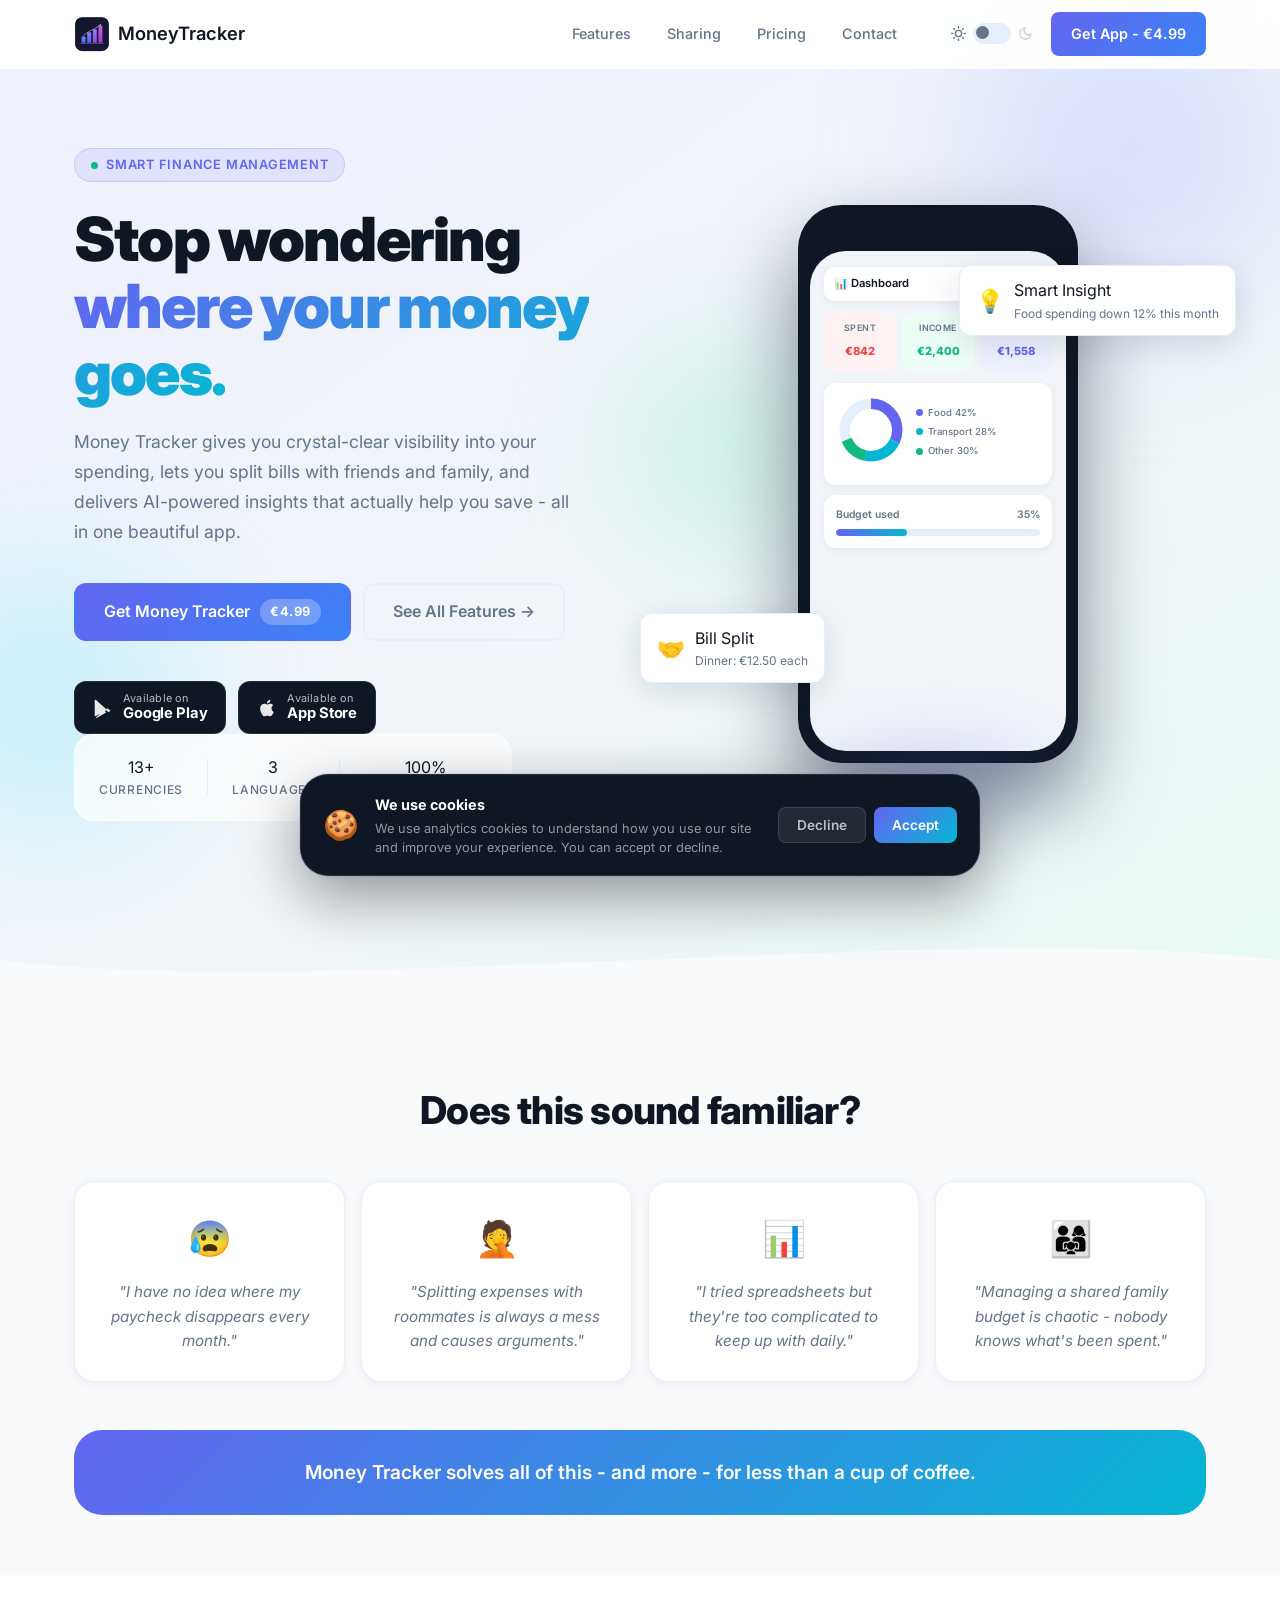
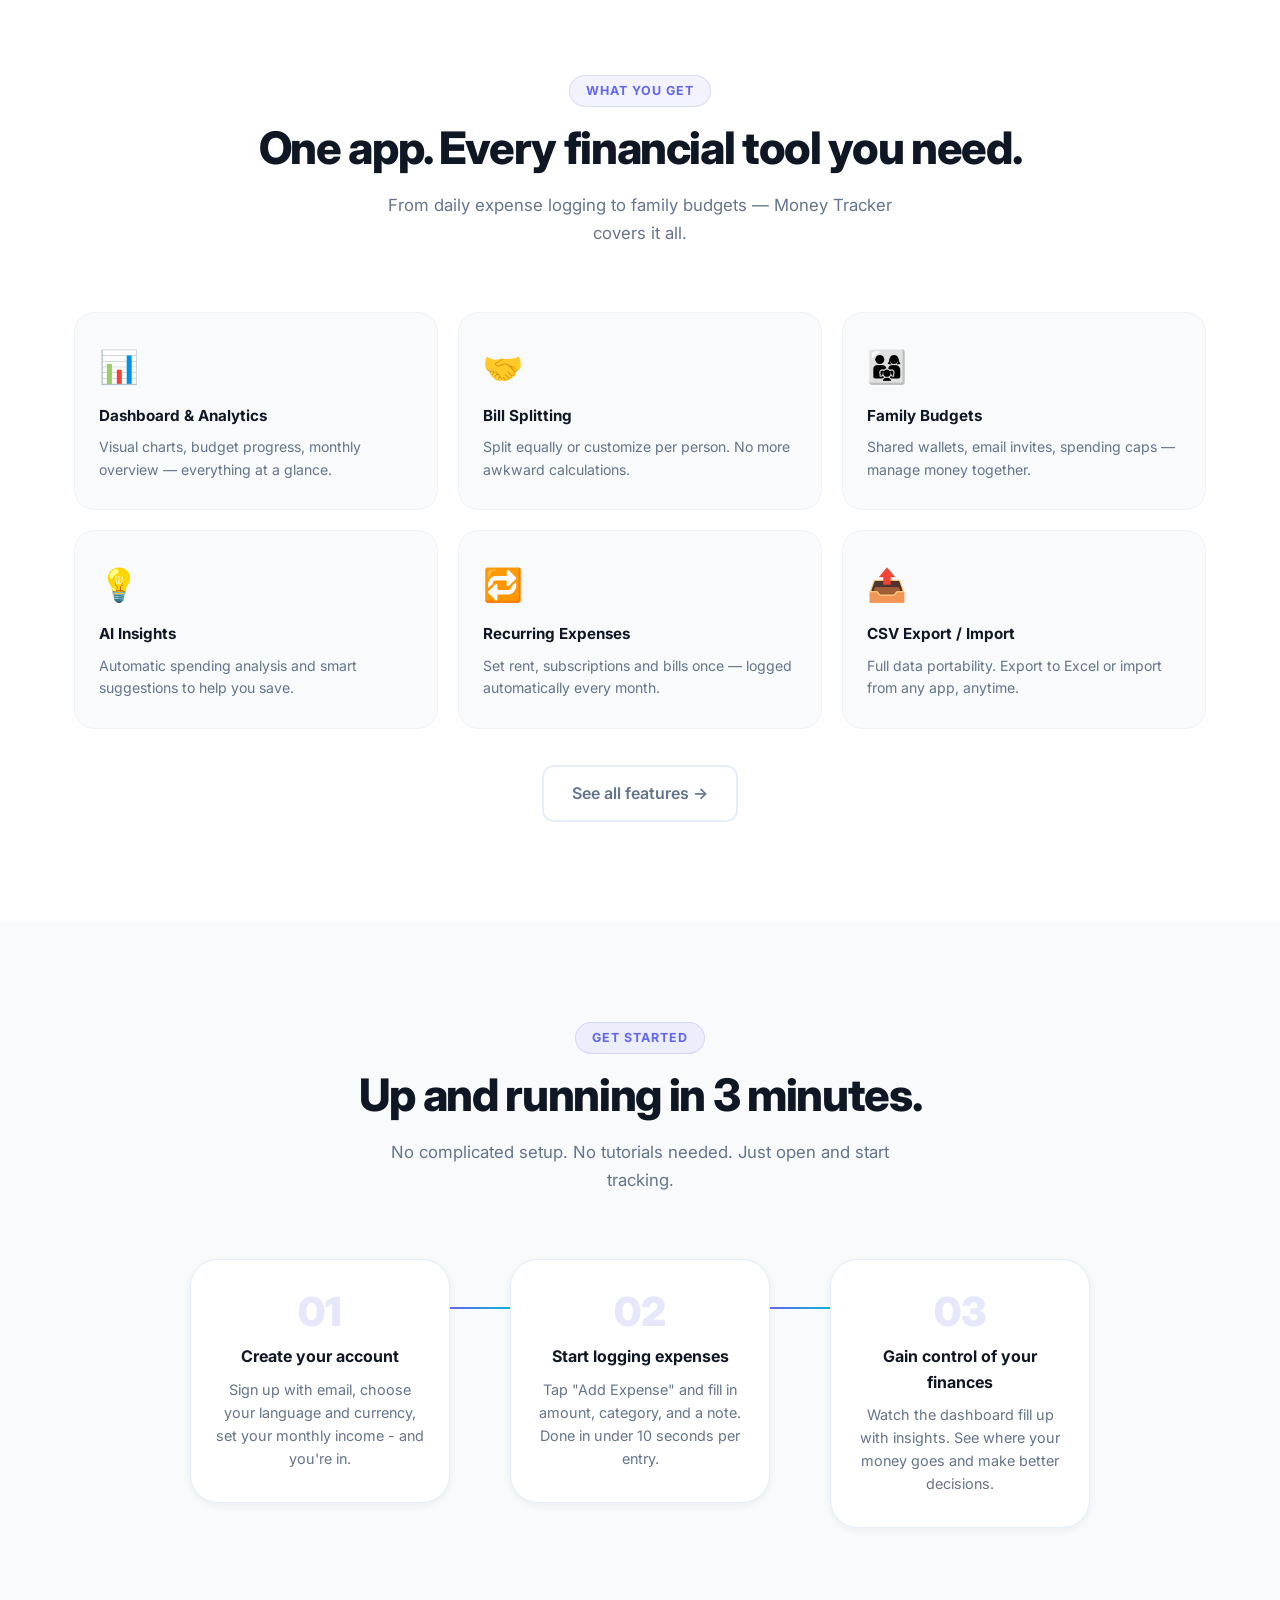
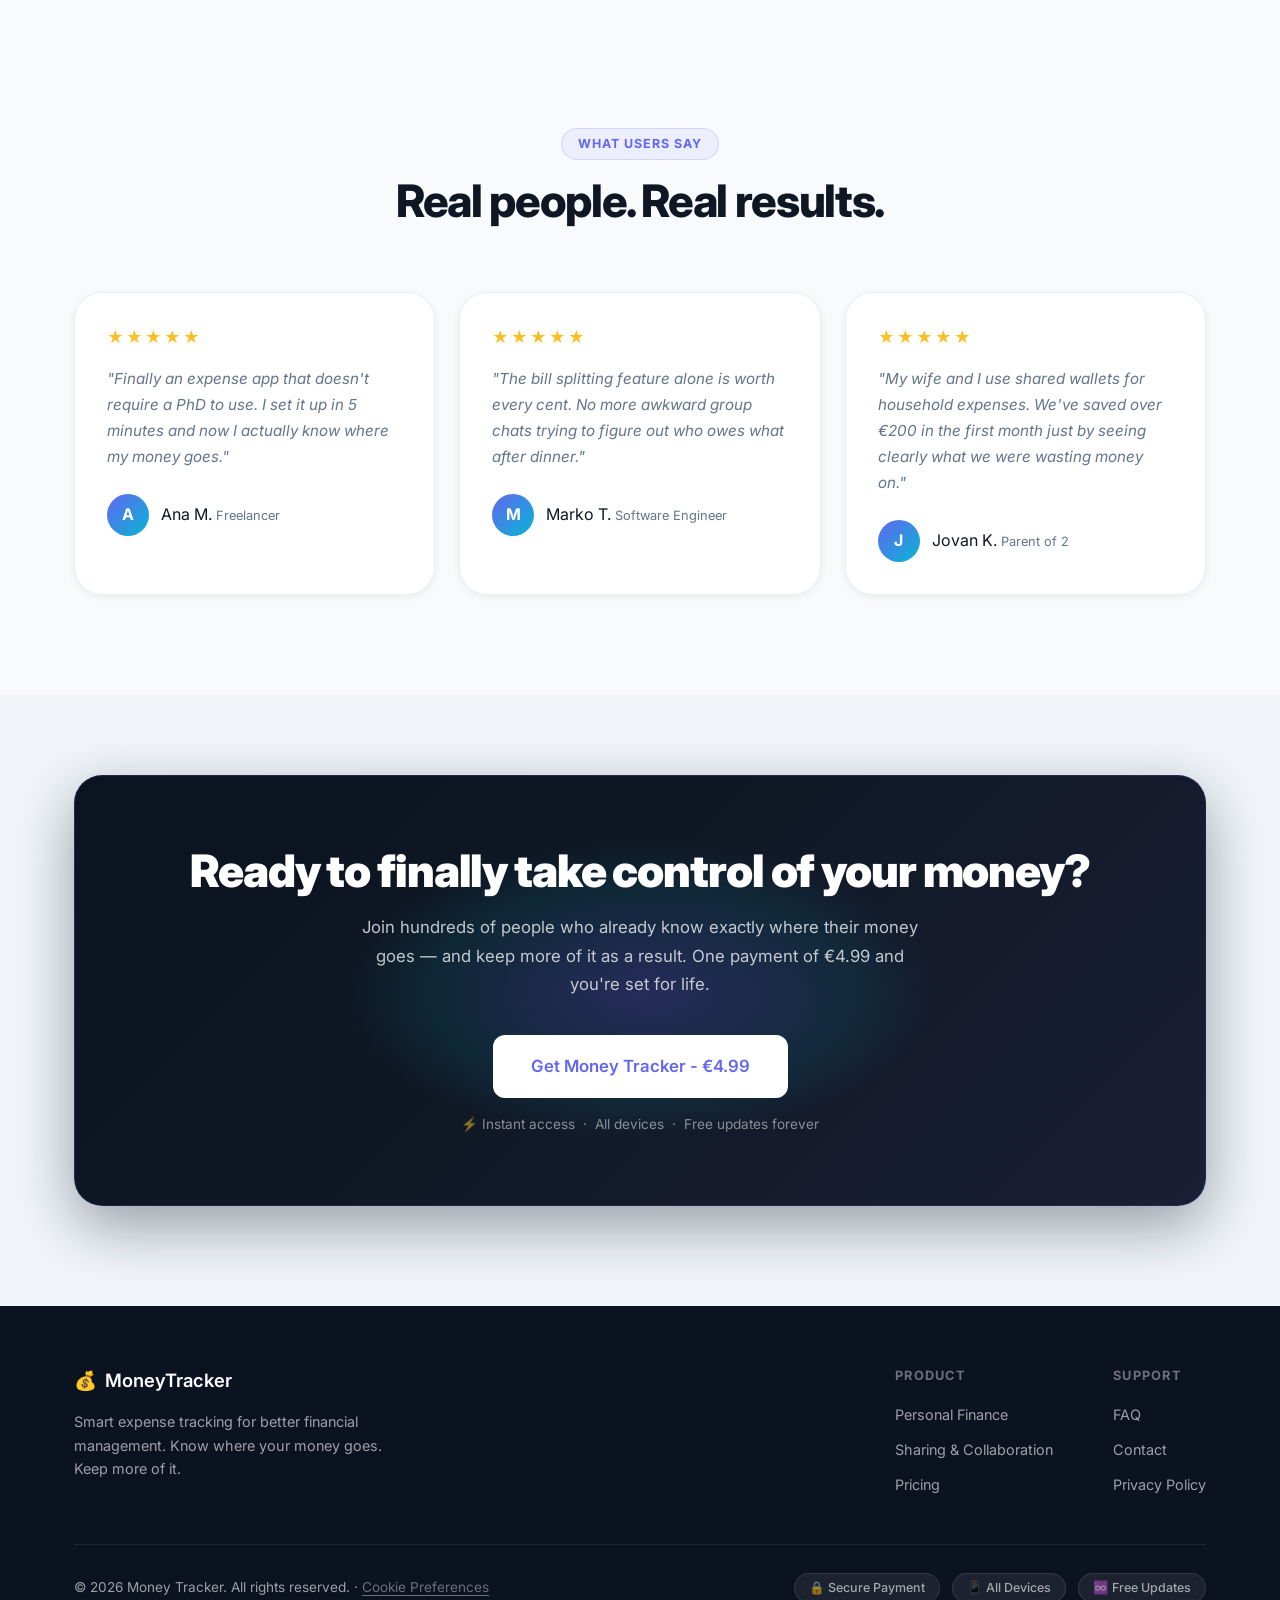
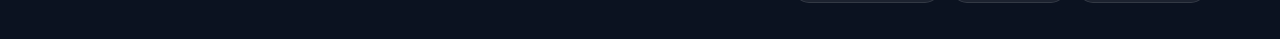
==== commit a92c753c: "the end" ====
--- a/index.html
+++ b/index.html
@@ -5,19 +5,10 @@
   <meta name="viewport" content="width=device-width, initial-scale=1.0" />
   <title>Money Tracker - Smart Expense Tracking for Better Financial Management</title>
   <meta name="description" content="Take control of your finances with Money Tracker. Track expenses, split bills, manage family budgets, and gain smart insights - all for just €4.99." />
-  <link rel="icon" href="logo.svg" />
-  <link rel="apple-touch-icon" href="logo.svg" />
+  <link rel="icon" href="logo_2.svg" />
+  <link rel="apple-touch-icon" href="logo_2.svg" />
   <link rel="stylesheet" href="styles.css" />
-
-  <!-- =====================================================
-       GOOGLE ANALYTICS 4
-       Zameni YOUR_MEASUREMENT_ID sa tvojim G-XXXXXXXXXX
-       kodom koji ces dobiti iz Google Analytics dashboarda.
-       GA4 se ucitava SAMO ako korisnik prihvati cookies.
-  ====================================================== -->
-  <script>
-    window.GA_MEASUREMENT_ID = 'YOUR_MEASUREMENT_ID';
-  </script>
+  <script>window.GA_MEASUREMENT_ID = 'YOUR_MEASUREMENT_ID';</script>
   <!-- Anti-flash: apply saved theme before first paint -->
   <script>
     (function(){var t=localStorage.getItem('mt_theme')||(window.matchMedia('(prefers-color-scheme: dark)').matches?'dark':'light');document.documentElement.setAttribute('data-theme',t);})();
@@ -31,16 +22,15 @@
   <!-- ===== NAVBAR ===== -->
   <nav class="navbar" id="navbar">
     <div class="nav-container">
-      <a href="#" class="nav-logo">
-        <img src="logo.svg" alt="Money Tracker logo" class="logo-img" />
+      <a href="index.html" class="nav-logo">
+        <img src="logo_2.svg" alt="Money Tracker logo" class="logo-img" />
         <span class="logo-text">MoneyTracker</span>
       </a>
       <ul class="nav-links">
-        <li><a href="#features">Features</a></li>
-        <li><a href="#screenshots">Screenshots</a></li>
-        <li><a href="#pricing">Pricing</a></li>
-        <li><a href="#faq">FAQ</a></li>
-        <li><a href="#contact">Contact</a></li>
+        <li><a href="features.html">Features</a></li>
+        <li><a href="features-social.html">Sharing</a></li>
+        <li><a href="pricing.html">Pricing</a></li>
+        <li><a href="contact.html">Contact</a></li>
       </ul>
       <div class="nav-right">
         <button class="theme-toggle" id="themeToggle" aria-label="Toggle dark mode" title="Toggle dark mode">
@@ -48,29 +38,18 @@
           <span class="toggle-track"><span class="toggle-thumb"></span></span>
           <svg class="toggle-moon" width="15" height="15" viewBox="0 0 24 24" fill="none" stroke="currentColor" stroke-width="2.2" stroke-linecap="round" stroke-linejoin="round"><path d="M21 12.79A9 9 0 1 1 11.21 3 7 7 0 0 0 21 12.79z"/></svg>
         </button>
-        <div class="nav-platform-badges">
-          <span class="nav-platform-badge">
-            <svg width="13" height="13" viewBox="0 0 24 24" fill="currentColor"><path d="M3.18 23.76c.38.21.8.24 1.2.09l11.37-6.57-2.45-2.45zm15.8-10.34c-.34-.56-.9-.9-1.49-.9s-1.14.34-1.49.9L3.6 2.27C3.28 2.1 2.9 2.1 2.58 2.27c-.33.19-.53.54-.53.91v17.64c0 .38.2.72.53.91.17.1.34.14.52.14.18 0 .36-.05.52-.14l12.4-7.15 2.46 2.45 1.71-.99c.66-.38.66-1.35 0-1.72z"/></svg>
-            Android
-          </span>
-          <span class="nav-platform-badge">
-            <svg width="13" height="13" viewBox="0 0 24 24" fill="currentColor"><path d="M18.71 19.5c-.83 1.24-1.71 2.45-3.05 2.47-1.34.03-1.77-.79-3.29-.79-1.53 0-2 .77-3.27.82-1.31.05-2.3-1.32-3.14-2.53C4.25 17 2.94 12.45 4.7 9.39c.87-1.52 2.43-2.48 4.12-2.51 1.28-.02 2.5.87 3.29.87.78 0 2.26-1.07 3.8-.91.65.03 2.47.26 3.64 1.98-.09.06-2.17 1.28-2.15 3.81.03 3.02 2.65 4.03 2.68 4.04-.03.07-.42 1.44-1.38 2.83M13 3.5c.73-.83 1.94-1.46 2.94-1.5.13 1.17-.34 2.35-1.04 3.19-.69.85-1.83 1.51-2.95 1.42-.15-1.15.41-2.35 1.05-3.11z"/></svg>
-            iOS
-          </span>
-        </div>
-        <a href="#pricing" class="nav-cta">Get App - €4.99</a>
+        <a href="pricing.html" class="nav-cta">Get App - €4.99</a>
       </div>
       <button class="nav-hamburger" id="hamburger" aria-label="Open menu">
         <span></span><span></span><span></span>
       </button>
     </div>
     <div class="nav-mobile" id="navMobile">
-      <a href="#features">Features</a>
-      <a href="#screenshots">Screenshots</a>
-      <a href="#pricing">Pricing</a>
-      <a href="#faq">FAQ</a>
-      <a href="#contact">Contact</a>
-      <a href="#pricing" class="mobile-cta">Get App - €4.99</a>
+      <a href="features.html">Features</a>
+      <a href="features-social.html">Sharing</a>
+      <a href="pricing.html">Pricing</a>
+      <a href="contact.html">Contact</a>
+      <a href="pricing.html" class="mobile-cta">Get App - €4.99</a>
     </div>
   </nav>
 
@@ -97,23 +76,23 @@
           insights that actually help you save - all in one beautiful app.
         </p>
         <div class="hero-actions">
-          <a href="#pricing" class="btn btn-primary btn-lg">
+          <a href="pricing.html" class="btn btn-primary btn-lg">
             <span>Get Money Tracker</span>
             <span class="btn-price-badge">€4.99</span>
           </a>
-          <a href="#features" class="btn btn-ghost btn-lg">
-            See All Features ↓
+          <a href="features.html" class="btn btn-ghost btn-lg">
+            See All Features →
           </a>
         </div>
         <div class="store-badges">
-          <a href="#pricing" class="store-badge">
+          <a href="pricing.html" class="store-badge">
             <svg width="20" height="20" viewBox="0 0 24 24" fill="currentColor"><path d="M3.18 23.76c.38.21.8.24 1.2.09l11.37-6.57-2.45-2.45zm15.8-10.34c-.34-.56-.9-.9-1.49-.9s-1.14.34-1.49.9L3.6 2.27C3.28 2.1 2.9 2.1 2.58 2.27c-.33.19-.53.54-.53.91v17.64c0 .38.2.72.53.91.17.1.34.14.52.14.18 0 .36-.05.52-.14l12.4-7.15 2.46 2.45 1.71-.99c.66-.38.66-1.35 0-1.72z"/></svg>
             <div class="store-badge-text">
               <span>Available on</span>
               <strong>Google Play</strong>
             </div>
           </a>
-          <a href="#pricing" class="store-badge">
+          <a href="pricing.html" class="store-badge">
             <svg width="20" height="20" viewBox="0 0 24 24" fill="currentColor"><path d="M18.71 19.5c-.83 1.24-1.71 2.45-3.05 2.47-1.34.03-1.77-.79-3.29-.79-1.53 0-2 .77-3.27.82-1.31.05-2.3-1.32-3.14-2.53C4.25 17 2.94 12.45 4.7 9.39c.87-1.52 2.43-2.48 4.12-2.51 1.28-.02 2.5.87 3.29.87.78 0 2.26-1.07 3.8-.91.65.03 2.47.26 3.64 1.98-.09.06-2.17 1.28-2.15 3.81.03 3.02 2.65 4.03 2.68 4.04-.03.07-.42 1.44-1.38 2.83M13 3.5c.73-.83 1.94-1.46 2.94-1.5.13 1.17-.34 2.35-1.04 3.19-.69.85-1.83 1.51-2.95 1.42-.15-1.15.41-2.35 1.05-3.11z"/></svg>
             <div class="store-badge-text">
               <span>Available on</span>
@@ -164,7 +143,6 @@
                 </div>
                 <div class="app-chart-preview">
                   <div class="chart-donut">
-                    <!-- App category colors: Food=orange #FF9500, Transport=blue #5AC8FA, Other=gray -->
                     <svg viewBox="0 0 80 80" class="donut-svg">
                       <circle class="donut-bg" cx="40" cy="40" r="30" fill="none" stroke="#e6eefc" stroke-width="12"/>
                       <circle class="donut-seg seg-1" cx="40" cy="40" r="30" fill="none" stroke="#6366f1" stroke-width="12" stroke-dasharray="60 129" stroke-dashoffset="0"/>
@@ -245,335 +223,48 @@
     </div>
   </section>
 
-  <!-- ===== FEATURES OVERVIEW ===== -->
-  <section class="features-overview" id="features">
+  <!-- ===== FEATURES TEASER ===== -->
+  <section class="features-teaser">
     <div class="container">
       <div class="section-header" data-animate="fade-up">
-        <span class="section-label">Everything You Need</span>
-        <h2>Packed with features.<br />Simple to use.</h2>
-        <p>Every feature is designed to take the stress out of money management and put you back in control.</p>
-      </div>
-
-      <!-- Feature 1: Dashboard & Analytics -->
-      <div class="feature-block feature-block-reverse" data-animate="fade-up">
-        <div class="feature-visual">
-          <div class="app-screenshot">
-            <img src="public/dashboard-1.webp" alt="Money Tracker Dashboard" />
-          </div>
-        </div>
-        <div class="feature-content">
-          <div class="feature-label-tag">Dashboard & Analytics</div>
-          <h3>Your finances at a glance - every single day</h3>
-          <p>
-            Open the app and instantly see your monthly spending, income, and remaining balance.
-            The interactive pie chart breaks down exactly where every euro goes, category by category.
-          </p>
-          <ul class="feature-list">
-            <li><span class="check">✓</span><span class="li-text"><strong>Monthly overview</strong> - total spent, income & balance</span></li>
-            <li><span class="check">✓</span><span class="li-text"><strong>Donut/pie chart</strong> - spending by category, live and interactive</span></li>
-            <li><span class="check">✓</span><span class="li-text"><strong>Bar charts</strong> - month-over-month trend comparisons</span></li>
-            <li><span class="check">✓</span><span class="li-text"><strong>KPI charts</strong> - key metrics at a glance</span></li>
-            <li><span class="check">✓</span><span class="li-text"><strong>Budget progress bar</strong> - color-coded alerts as you approach limit</span></li>
-            <li><span class="check">✓</span><span class="li-text"><strong>Quick add</strong> - log a new expense right from the dashboard</span></li>
-          </ul>
-        </div>
-      </div>
-
-      <!-- Feature 2: Expense Tracking -->
-      <div class="feature-block" data-animate="fade-up">
-        <div class="feature-content">
-          <div class="feature-label-tag">Expense Tracking</div>
-          <h3>Log expenses in seconds, not minutes</h3>
-          <p>
-            Add any expense with a description, amount, category, date, and custom tags.
-            Search, filter, and export your entire history whenever you need it —
-            full control over your data.
-          </p>
-          <ul class="feature-list">
-            <li><span class="check">✓</span><span class="li-text"><strong>Categories</strong> - Food, Transport, Rent, Entertainment & more</span></li>
-            <li><span class="check">✓</span><span class="li-text"><strong>Custom tags</strong> - detailed organization per expense</span></li>
-            <li><span class="check">✓</span><span class="li-text"><strong>Calendar view</strong> - see expenses by date at a glance</span></li>
-            <li><span class="check">✓</span><span class="li-text"><strong>Recurring expenses</strong> - set once, auto-added every month (Rent, Netflix, Internet...)</span></li>
-            <li><span class="check">✓</span><span class="li-text"><strong>Search & filter</strong> - by category, date range, or keyword</span></li>
-            <li><span class="check">✓</span><span class="li-text"><strong>CSV export/import</strong> - full data portability anytime</span></li>
-            <li><span class="check">✓</span><span class="li-text"><strong>13+ currencies</strong> - EUR, USD, RSD, GBP, JPY and more</span></li>
-          </ul>
-        </div>
-        <div class="feature-visual">
-          <div class="app-screenshot">
-            <img src="public/expenses-1.webp" alt="Money Tracker Expenses" />
-          </div>
-        </div>
-      </div>
-
-      <!-- Feature 3: Smart Insights -->
-      <div class="feature-block feature-block-reverse" data-animate="fade-up">
-        <div class="feature-visual">
-          <div class="app-screenshot">
-            <img src="public/smart-insights.webp" alt="Money Tracker Smart Insights" />
-          </div>
-        </div>
-        <div class="feature-content">
-          <div class="feature-label-tag">AI-Powered Insights</div>
-          <h3>Your personal finance advisor, built in</h3>
-          <p>
-            Money Tracker analyzes your spending patterns and surfaces intelligent
-            insights automatically - no setup required. Discover spending trends you
-            never noticed and make smarter decisions.
-          </p>
-          <ul class="feature-list">
-            <li><span class="check">✓</span><span class="li-text"><strong>Smart suggestions</strong> - AI-generated tips to reduce spending</span></li>
-            <li><span class="check">✓</span><span class="li-text"><strong>Top category alerts</strong> - know where you overspend most</span></li>
-            <li><span class="check">✓</span><span class="li-text"><strong>Budget recommendations</strong> - automatic limits based on your habits</span></li>
-            <li><span class="check">✓</span><span class="li-text"><strong>Spending reports</strong> - full transaction history with analytics</span></li>
-            <li><span class="check">✓</span><span class="li-text"><strong>KPI summaries</strong> - key financial metrics always visible</span></li>
-          </ul>
-        </div>
-      </div>
-
-      <!-- Feature 4: Split Expenses -->
-      <div class="feature-block" data-animate="fade-up">
-        <div class="feature-content">
-          <div class="feature-label-tag">Split Expenses ⭐ Fan Favorite</div>
-          <h3>Split bills with zero drama</h3>
-          <p>
-            The most powerful bill-splitting feature you'll find anywhere. Divide any expense
-            equally or customize each person's share individually. See the exact breakdown
-            in real time - no more awkward calculations at the dinner table.
-          </p>
-          <ul class="feature-list">
-            <li><span class="check">✓</span><span class="li-text"><strong>Equal split</strong> - auto-divides the total between everyone</span></li>
-            <li><span class="check">✓</span><span class="li-text"><strong>Custom split</strong> - set exact amounts per person</span></li>
-            <li><span class="check">✓</span><span class="li-text"><strong>Mixed mode</strong> - start equal, then adjust individual amounts</span></li>
-            <li><span class="check">✓</span><span class="li-text"><strong>Real-time calculation</strong> - totals update instantly as you type</span></li>
-            <li><span class="check">✓</span><span class="li-text"><strong>Recurring splits</strong> - for monthly shared bills</span></li>
-            <li><span class="check">✓</span><span class="li-text"><strong>Split history</strong> - all splits saved to your account</span></li>
-          </ul>
-        </div>
-        <div class="feature-visual">
-          <div class="app-screenshot">
-            <img src="public/split-expenses.webp" alt="Money Tracker Split Expenses" />
-          </div>
-        </div>
-      </div>
-
-      <!-- Feature 5: Family Budget -->
-      <div class="feature-block feature-block-reverse" data-animate="fade-up">
-        <div class="feature-visual">
-          <div class="app-screenshot">
-            <img src="public/familly-buget.webp" alt="Money Tracker Family Budget" />
-          </div>
-        </div>
-        <div class="feature-content">
-          <div class="feature-label-tag">Family & Shared Budgets</div>
-          <h3>Manage money together, stay on the same page</h3>
-          <p>
-            Create shared wallets for the whole family or any group. Invite members by email,
-            assign roles, set spending caps and goals - everyone always knows the current state
-            of the shared budget.
-          </p>
-          <ul class="feature-list">
-            <li><span class="check">✓</span><span class="li-text"><strong>Shared wallets</strong> - multiple wallets with goals, caps & deadlines</span></li>
-            <li><span class="check">✓</span><span class="li-text"><strong>Transaction history</strong> - per-wallet analytics and logs</span></li>
-            <li><span class="check">✓</span><span class="li-text"><strong>Email invites</strong> - invite family with one click</span></li>
-            <li><span class="check">✓</span><span class="li-text"><strong>Role-based access</strong> - Owner, Member, or Viewer</span></li>
-            <li><span class="check">✓</span><span class="li-text"><strong>Friends list</strong> - add friends and family as contacts</span></li>
-            <li><span class="check">✓</span><span class="li-text"><strong>Spending limits</strong> - set how much each person can spend</span></li>
-          </ul>
-        </div>
-      </div>
-
-      <!-- Feature 6: Recurring Expenses -->
-      <div class="feature-block" data-animate="fade-up">
-        <div class="feature-content">
-          <div class="feature-label-tag">Recurring Expenses</div>
-          <h3>Set it once. Never forget it again.</h3>
-          <p>
-            Rent, Netflix, gym membership, internet bill - add them once as recurring expenses
-            and Money Tracker automatically logs them every month on the right day.
-            No more forgetting to track your fixed costs.
-          </p>
-          <ul class="feature-list">
-            <li><span class="check">✓</span><span class="li-text"><strong>Monthly recurring</strong> - mark any expense to repeat every month</span></li>
-            <li><span class="check">✓</span><span class="li-text"><strong>Custom day</strong> - choose the exact day of the month for auto-add</span></li>
-            <li><span class="check">✓</span><span class="li-text"><strong>Any name</strong> - Rent, Netflix, Internet, Insurance, gym...</span></li>
-            <li><span class="check">✓</span><span class="li-text"><strong>Auto-counted</strong> - always included in your monthly budget</span></li>
-            <li><span class="check">✓</span><span class="li-text"><strong>Full control</strong> - edit or delete recurring expenses anytime</span></li>
-          </ul>
-        </div>
-        <div class="feature-visual">
-          <div class="app-screenshot">
-            <img src="public/smart-insights.webp" alt="Recurring Expenses" />
-          </div>
-        </div>
-      </div>
-
-      <!-- Feature 7: Friends & Limits -->
-      <div class="feature-block feature-block-reverse" data-animate="fade-up">
-        <div class="feature-visual">
-          <div class="app-screenshot">
-            <img src="public/familly-buget.webp" alt="Friends and Spending Limits" />
-          </div>
-        </div>
-        <div class="feature-content">
-          <div class="feature-label-tag">Friends & Spending Limits</div>
-          <h3>Know exactly who spends what - and how much.</h3>
-          <p>
-            Build your personal contact list inside the app. Assign a spending limit to each friend
-            or family member and always know whether they're within budget.
-            Perfect for shared households, couples, or group trips.
-          </p>
-          <ul class="feature-list">
-            <li><span class="check">✓</span><span class="li-text"><strong>Friends list</strong> - add friends and family as contacts</span></li>
-            <li><span class="check">✓</span><span class="li-text"><strong>Custom limit</strong> - set a spending limit per person</span></li>
-            <li><span class="check">✓</span><span class="li-text"><strong>Status at a glance</strong> - instantly see who's over or under budget</span></li>
-            <li><span class="check">✓</span><span class="li-text"><strong>Email invites</strong> - invite friends directly from the app</span></li>
-            <li><span class="check">✓</span><span class="li-text"><strong>Linked</strong> - connect friends to shared wallets and bill splits</span></li>
-          </ul>
-        </div>
-      </div>
-
-      <!-- Feature 8: Wallets -->
-      <div class="feature-block" data-animate="fade-up">
-        <div class="feature-content">
-          <div class="feature-label-tag">Shared Wallets</div>
-          <h3>One wallet for every goal in your life.</h3>
-          <p>
-            Create separate wallets for different purposes - household bills, vacation savings,
-            group trips, business expenses. Each wallet has its own budget, spending cap,
-            goal amount, deadline, and transaction history.
-          </p>
-          <ul class="feature-list">
-            <li><span class="check">✓</span><span class="li-text"><strong>Unlimited wallets</strong> - create as many as you need</span></li>
-            <li><span class="check">✓</span><span class="li-text"><strong>Goal & deadline</strong> - set a target amount and end date per wallet</span></li>
-            <li><span class="check">✓</span><span class="li-text"><strong>Spending cap</strong> - hard limit to prevent going over budget</span></li>
-            <li><span class="check">✓</span><span class="li-text"><strong>Category assignment</strong> - link specific expense categories to a wallet</span></li>
-            <li><span class="check">✓</span><span class="li-text"><strong>Transaction history</strong> - full log of every wallet transaction</span></li>
-            <li><span class="check">✓</span><span class="li-text"><strong>Shared access</strong> - invite multiple members to a wallet</span></li>
-          </ul>
-        </div>
-        <div class="feature-visual">
-          <div class="app-screenshot">
-            <img src="public/familly-buget.webp" alt="Shared Wallets" />
-          </div>
-        </div>
-      </div>
-
-    </div>
-  </section>
-
-  <!-- ===== SCREENSHOTS ===== -->
-  <section class="screenshots-section" id="screenshots">
-    <div class="container">
-      <div class="section-header" data-animate="fade-up">
-        <span class="section-label">App Screens</span>
-        <h2>Beautiful. Intuitive. Yours.</h2>
-        <p>Every screen is designed for clarity and speed - so managing money never feels like a chore.</p>
-      </div>
-      <div class="screenshots-grid" data-animate="fade-up">
-        <div class="screenshot-item">
-          <div class="app-screenshot app-screenshot--grid">
-            <img src="public/dashboard-1.webp" alt="Dashboard Overview" />
-          </div>
-          <p class="screenshot-caption">Dashboard Overview</p>
-        </div>
-        <div class="screenshot-item">
-          <div class="app-screenshot app-screenshot--grid">
-            <img src="public/expenses-2.webp" alt="Expense Management" />
-          </div>
-          <p class="screenshot-caption">Expense Management</p>
-        </div>
-        <div class="screenshot-item">
-          <div class="app-screenshot app-screenshot--grid">
-            <img src="public/split-expenses.webp" alt="Bill Splitting" />
-          </div>
-          <p class="screenshot-caption">Bill Splitting</p>
-        </div>
-        <div class="screenshot-item">
-          <div class="app-screenshot app-screenshot--grid">
-            <img src="public/familly-buget.webp" alt="Family Budget" />
-          </div>
-          <p class="screenshot-caption">Family Budgets</p>
-        </div>
-        <div class="screenshot-item" style="display:none">
-          <div class="placeholder-inner">
-              <span class="placeholder-sub">x</span>
-            </div>
-          </div>
-          <p class="screenshot-caption">Family Budgets</p>
-        </div>
-      </div>
-    </div>
-  </section>
-
-  <!-- ===== MORE FEATURES GRID ===== -->
-  <section class="more-features">
-    <div class="container">
-      <div class="section-header" data-animate="fade-up">
-        <span class="section-label">More Features</span>
-        <h2>Everything you'd expect - and more.</h2>
-      </div>
-      <div class="features-grid">
-        <div class="feature-card" data-animate="fade-up" data-delay="0">
-          <div class="feature-card-icon">📅</div>
-          <h4>Calendar View</h4>
-          <p>Browse expenses day by day on a full calendar. Instantly see which days you spent the most.</p>
-        </div>
-        <div class="feature-card" data-animate="fade-up" data-delay="50">
-          <div class="feature-card-icon">🔁</div>
+        <span class="section-label">What You Get</span>
+        <h2>One app. Every financial tool you need.</h2>
+        <p>From daily expense logging to family budgets — Money Tracker covers it all.</p>
+      </div>
+      <div class="teaser-grid" data-animate="fade-up">
+        <div class="teaser-card">
+          <div class="teaser-icon">📊</div>
+          <h4>Dashboard &amp; Analytics</h4>
+          <p>Visual charts, budget progress, monthly overview — everything at a glance.</p>
+        </div>
+        <div class="teaser-card">
+          <div class="teaser-icon">🤝</div>
+          <h4>Bill Splitting</h4>
+          <p>Split equally or customize per person. No more awkward calculations.</p>
+        </div>
+        <div class="teaser-card">
+          <div class="teaser-icon">👨‍👩‍👧</div>
+          <h4>Family Budgets</h4>
+          <p>Shared wallets, email invites, spending caps — manage money together.</p>
+        </div>
+        <div class="teaser-card">
+          <div class="teaser-icon">💡</div>
+          <h4>AI Insights</h4>
+          <p>Automatic spending analysis and smart suggestions to help you save.</p>
+        </div>
+        <div class="teaser-card">
+          <div class="teaser-icon">🔁</div>
           <h4>Recurring Expenses</h4>
-          <p>Rent, subscriptions, bills - set them once and they're added automatically every month.</p>
-        </div>
-        <div class="feature-card" data-animate="fade-up" data-delay="100">
-          <div class="feature-card-icon">📊</div>
-          <h4>Multiple Charts</h4>
-          <p>Pie charts, bar charts, KPI dashboards - visualize your money from every angle.</p>
-        </div>
-        <div class="feature-card" data-animate="fade-up" data-delay="150">
-          <div class="feature-card-icon">👥</div>
-          <h4>Friends List</h4>
-          <p>Add friends and family as contacts. Invite them by email directly from the app.</p>
-        </div>
-        <div class="feature-card" data-animate="fade-up" data-delay="200">
-          <div class="feature-card-icon">🚦</div>
-          <h4>Spending Limits</h4>
-          <p>Set a custom spending limit per friend. See at a glance who's over or under budget.</p>
-        </div>
-        <div class="feature-card" data-animate="fade-up" data-delay="250">
-          <div class="feature-card-icon">👜</div>
-          <h4>Shared Wallets</h4>
-          <p>Create wallets for any goal - household, vacation, trips. Full history and caps per wallet.</p>
-        </div>
-        <div class="feature-card" data-animate="fade-up" data-delay="300">
-          <div class="feature-card-icon">🌙</div>
-          <h4>Dark Mode</h4>
-          <p>Full dark theme for comfortable use day and night. Saved automatically across sessions.</p>
-        </div>
-        <div class="feature-card" data-animate="fade-up" data-delay="350">
-          <div class="feature-card-icon">💱</div>
-          <h4>13+ Currencies</h4>
-          <p>EUR, USD, RSD, GBP, JPY, AUD, CAD, CHF, SEK, NOK, BRL, INR, CNY - all formatted correctly.</p>
-        </div>
-        <div class="feature-card" data-animate="fade-up" data-delay="400">
-          <div class="feature-card-icon">📤</div>
-          <h4>CSV Export/Import</h4>
-          <p>Export all expenses to CSV for Excel or Google Sheets. Import data from other apps instantly.</p>
-        </div>
-        <div class="feature-card" data-animate="fade-up" data-delay="400">
-          <div class="feature-card-icon">📴</div>
-          <h4>Works Offline</h4>
-          <p>Progressive Web App - log expenses even without internet. Everything syncs when you're back online.</p>
-        </div>
-        <div class="feature-card" data-animate="fade-up" data-delay="400">
-          <div class="feature-card-icon">🔒</div>
-          <h4>Secure & Private</h4>
-          <p>JWT auth, bcrypt passwords, rate-limited API. Your data is yours - export or delete anytime.</p>
-        </div>
-        <div class="feature-card" data-animate="fade-up" data-delay="400">
-          <div class="feature-card-icon">🌍</div>
-          <h4>Multi-Language</h4>
-          <p>English, Serbian, Spanish - choose your language during setup or change it anytime in Settings.</p>
-        </div>
+          <p>Set rent, subscriptions and bills once — logged automatically every month.</p>
+        </div>
+        <div class="teaser-card">
+          <div class="teaser-icon">📤</div>
+          <h4>CSV Export / Import</h4>
+          <p>Full data portability. Export to Excel or import from any app, anytime.</p>
+        </div>
+      </div>
+      <div class="teaser-cta" data-animate="fade-up">
+        <a href="features.html" class="btn btn-ghost btn-lg">See all features →</a>
       </div>
     </div>
   </section>
@@ -608,95 +299,6 @@
           <div class="step-content">
             <h4>Gain control of your finances</h4>
             <p>Watch the dashboard fill up with insights. See where your money goes and make better decisions.</p>
-          </div>
-        </div>
-      </div>
-    </div>
-  </section>
-
-  <!-- ===== PRICING ===== -->
-  <section class="pricing-section" id="pricing">
-    <div class="container">
-      <div class="section-header" data-animate="fade-up">
-        <span class="section-label">Pricing</span>
-        <h2>One price. Everything included.</h2>
-        <p>No subscriptions. No hidden fees. No upsells. Pay once and own it forever.</p>
-      </div>
-      <div class="pricing-card-wrapper" data-animate="fade-up">
-        <div class="pricing-card">
-          <div class="pricing-badge">Best Value</div>
-          <div class="pricing-header">
-            <h3>Money Tracker</h3>
-            <p>Complete app with all features</p>
-            <div class="pricing-price">
-              <span class="price-currency">€</span>
-              <span class="price-amount">4.99</span>
-              <span class="price-period">one-time</span>
-            </div>
-            <p class="pricing-compare">That's less than a coffee ☕ - but it saves you hundreds per year.</p>
-          </div>
-          <ul class="pricing-features">
-            <li><span class="check-green">✓</span> Dashboard with visual analytics</span></li>
-            <li><span class="check-green">✓</span> Unlimited expense tracking</span></li>
-            <li><span class="check-green">✓</span> AI-powered spending insights</span></li>
-            <li><span class="check-green">✓</span> Bill splitting (equal & custom)</span></li>
-            <li><span class="check-green">✓</span> Shared family wallets</span></li>
-            <li><span class="check-green">✓</span> Friend invite system</span></li>
-            <li><span class="check-green">✓</span> 13+ currencies support</span></li>
-            <li><span class="check-green">✓</span> Multi-language (EN / SR / ES)</span></li>
-            <li><span class="check-green">✓</span> CSV export & import</span></li>
-            <li><span class="check-green">✓</span> Dark mode</span></li>
-            <li><span class="check-green">✓</span> Offline support (PWA)</span></li>
-            <li><span class="check-green">✓</span> Secure JWT authentication</span></li>
-            <li><span class="check-green">✓</span> Works on all devices</span></li>
-            <li><span class="check-green">✓</span> Free updates forever</span></li>
-          </ul>
-          <a href="#" class="btn btn-primary btn-xl btn-full">
-            Get Money Tracker - €4.99
-          </a>
-          <div class="pricing-stores">
-            <a href="#" class="store-badge store-badge--dark">
-              <svg width="18" height="18" viewBox="0 0 24 24" fill="currentColor"><path d="M3.18 23.76c.38.21.8.24 1.2.09l11.37-6.57-2.45-2.45zm15.8-10.34c-.34-.56-.9-.9-1.49-.9s-1.14.34-1.49.9L3.6 2.27C3.28 2.1 2.9 2.1 2.58 2.27c-.33.19-.53.54-.53.91v17.64c0 .38.2.72.53.91.17.1.34.14.52.14.18 0 .36-.05.52-.14l12.4-7.15 2.46 2.45 1.71-.99c.66-.38.66-1.35 0-1.72z"/></svg>
-              <div class="store-badge-text">
-                <span>Get it on</span>
-                <strong>Google Play</strong>
-              </div>
-            </a>
-            <a href="#" class="store-badge store-badge--dark">
-              <svg width="18" height="18" viewBox="0 0 24 24" fill="currentColor"><path d="M18.71 19.5c-.83 1.24-1.71 2.45-3.05 2.47-1.34.03-1.77-.79-3.29-.79-1.53 0-2 .77-3.27.82-1.31.05-2.3-1.32-3.14-2.53C4.25 17 2.94 12.45 4.7 9.39c.87-1.52 2.43-2.48 4.12-2.51 1.28-.02 2.5.87 3.29.87.78 0 2.26-1.07 3.8-.91.65.03 2.47.26 3.64 1.98-.09.06-2.17 1.28-2.15 3.81.03 3.02 2.65 4.03 2.68 4.04-.03.07-.42 1.44-1.38 2.83M13 3.5c.73-.83 1.94-1.46 2.94-1.5.13 1.17-.34 2.35-1.04 3.19-.69.85-1.83 1.51-2.95 1.42-.15-1.15.41-2.35 1.05-3.11z"/></svg>
-              <div class="store-badge-text">
-                <span>Download on the</span>
-                <strong>App Store</strong>
-              </div>
-            </a>
-          </div>
-          <p class="pricing-guarantee">🔒 Secure payment &nbsp;·&nbsp; Instant access &nbsp;·&nbsp; Yours forever</p>
-        </div>
-        <div class="pricing-side">
-          <div class="side-card" data-animate="fade-up" data-delay="100">
-            <div class="side-icon">💡</div>
-            <h4>Why pay once and own it?</h4>
-            <p>
-              Most finance apps charge €5–€10 <em>per month</em>. That's €60–€120 per year —
-              just to track your own money. Money Tracker charges you once
-              and gives you everything. Simple.
-            </p>
-          </div>
-          <div class="side-card" data-animate="fade-up" data-delay="200">
-            <div class="side-icon">🔒</div>
-            <h4>Your data stays yours</h4>
-            <p>
-              No cloud subscription required. Your expense data belongs to you —
-              export it anytime in CSV format and take it anywhere.
-            </p>
-          </div>
-          <div class="side-card" data-animate="fade-up" data-delay="300">
-            <div class="side-icon">📦</div>
-            <h4>Free updates included</h4>
-            <p>
-              Every improvement, new feature, and bug fix is automatically included
-              in your purchase - no re-buying, no upgrade fees.
-            </p>
           </div>
         </div>
       </div>
@@ -748,207 +350,6 @@
     </div>
   </section>
 
-  <!-- ===== FAQ ===== -->
-  <section class="faq-section" id="faq">
-    <div class="container">
-      <div class="section-header" data-animate="fade-up">
-        <span class="section-label">FAQ</span>
-        <h2>Questions? We've got answers.</h2>
-      </div>
-      <div class="faq-list" data-animate="fade-up">
-        <div class="faq-item">
-          <button class="faq-question">
-            What exactly do I get for €4.99?
-            <span class="faq-chevron">▼</span>
-          </button>
-          <div class="faq-answer">
-            <p>You get the full Money Tracker app with every feature included - dashboard analytics, expense tracking, AI insights, bill splitting, shared family wallets, 13+ currencies, multi-language support, CSV import/export, dark mode, and offline support. No subscriptions, no feature tiers, no upsells. One payment, full access, forever.</p>
-          </div>
-        </div>
-        <div class="faq-item">
-          <button class="faq-question">
-            Is there a monthly subscription fee?
-            <span class="faq-chevron">▼</span>
-          </button>
-          <div class="faq-answer">
-            <p>No. You pay once - €4.99 - and that's it. All future updates are included. We believe your financial data tool shouldn't drain your finances.</p>
-          </div>
-        </div>
-        <div class="faq-item">
-          <button class="faq-question">
-            Which devices does it work on?
-            <span class="faq-chevron">▼</span>
-          </button>
-          <div class="faq-answer">
-            <p>Money Tracker works on all devices: desktop (Windows, Mac, Linux), mobile (Android & iOS), and tablet - through any modern browser. It's a Progressive Web App, so you can install it to your home screen for a native app experience. It also works offline.</p>
-          </div>
-        </div>
-        <div class="faq-item">
-          <button class="faq-question">
-            Is my financial data secure and private?
-            <span class="faq-chevron">▼</span>
-          </button>
-          <div class="faq-answer">
-            <p>Absolutely. Money Tracker uses industry-standard JWT authentication, bcrypt password hashing, and rate-limited APIs to protect your account. Your data is yours - you can export everything to CSV at any time, and you can permanently delete your account and all associated data with one click.</p>
-          </div>
-        </div>
-        <div class="faq-item">
-          <button class="faq-question">
-            Can I use it with my family or roommates?
-            <span class="faq-chevron">▼</span>
-          </button>
-          <div class="faq-answer">
-            <p>Yes! The Family & Shared Budget feature lets you invite others by email, create shared wallets with goals and spending caps, split bills precisely, and manage a friends list with individual spending limits. Everyone stays on the same page.</p>
-          </div>
-        </div>
-        <div class="faq-item">
-          <button class="faq-question">
-            What currencies are supported?
-            <span class="faq-chevron">▼</span>
-          </button>
-          <div class="faq-answer">
-            <p>Money Tracker supports 13+ currencies: EUR (Euro), USD (US Dollar), RSD (Serbian Dinar), GBP (British Pound), JPY (Japanese Yen), AUD (Australian Dollar), CAD (Canadian Dollar), CHF (Swiss Franc), SEK (Swedish Krona), NOK (Norwegian Krone), BRL (Brazilian Real), INR (Indian Rupee), and CNY (Chinese Yuan).</p>
-          </div>
-        </div>
-        <div class="faq-item">
-          <button class="faq-question">
-            Which languages is the app available in?
-            <span class="faq-chevron">▼</span>
-          </button>
-          <div class="faq-answer">
-            <p>Money Tracker is currently available in English, Serbian (Srpski), and Spanish (Español). You can choose your language during onboarding and change it at any time in Settings.</p>
-          </div>
-        </div>
-        <div class="faq-item">
-          <button class="faq-question">
-            Can I import my existing expense data?
-            <span class="faq-chevron">▼</span>
-          </button>
-          <div class="faq-answer">
-            <p>Yes! Money Tracker supports CSV import, so you can bring in expense data from other apps or spreadsheets. You can also export all your data to CSV at any time.</p>
-          </div>
-        </div>
-        <div class="faq-item">
-          <button class="faq-question">
-            How do recurring expenses work?
-            <span class="faq-chevron">▼</span>
-          </button>
-          <div class="faq-answer">
-            <p>You can mark any expense as recurring - give it a name (Rent, Netflix, Internet...), set the amount, and choose which day of the month it repeats. Money Tracker will automatically add it to your expenses every month on that day, so you never have to log fixed costs manually again.</p>
-          </div>
-        </div>
-        <div class="faq-item">
-          <button class="faq-question">
-            What are spending limits for friends?
-            <span class="faq-chevron">▼</span>
-          </button>
-          <div class="faq-answer">
-            <p>In your Friends list, you can assign a custom spending limit to each person. This lets you track whether someone is staying within their agreed budget - useful for shared households, couples managing finances together, or group trips where everyone has a defined allowance.</p>
-          </div>
-        </div>
-      </div>
-    </div>
-  </section>
-
-  <!-- ===== CONTACT ===== -->
-  <section class="contact-section" id="contact">
-    <div class="container">
-      <div class="section-header" data-animate="fade-up">
-        <span class="section-label">Contact</span>
-        <h2>We're here to help.</h2>
-        <p>Got a bug, question, or idea? Send us a message and we'll get back to you as soon as possible.</p>
-      </div>
-      <div class="contact-wrapper" data-animate="fade-up">
-
-        <div class="contact-info">
-          <div class="contact-reason" data-category="bug">
-            <div class="contact-reason-icon">🐛</div>
-            <div>
-              <h4>Report a Bug</h4>
-              <p>Something not working as expected? Let us know and we'll fix it fast.</p>
-            </div>
-          </div>
-          <div class="contact-reason" data-category="payment">
-            <div class="contact-reason-icon">💳</div>
-            <div>
-              <h4>Payment Issue</h4>
-              <p>Problem with your purchase? We'll sort it out immediately.</p>
-            </div>
-          </div>
-          <div class="contact-reason" data-category="support">
-            <div class="contact-reason-icon">🛠️</div>
-            <div>
-              <h4>Technical Support</h4>
-              <p>App not loading or behaving strangely? We've got you covered.</p>
-            </div>
-          </div>
-          <div class="contact-reason" data-category="feature">
-            <div class="contact-reason-icon">💡</div>
-            <div>
-              <h4>Feature Request</h4>
-              <p>Have an idea that would make the app better? We'd love to hear it.</p>
-            </div>
-          </div>
-          <div class="contact-reason" data-category="other">
-            <div class="contact-reason-icon">✉️</div>
-            <div>
-              <h4>General Inquiry</h4>
-              <p>Anything else on your mind - just reach out.</p>
-            </div>
-          </div>
-        </div>
-
-        <form class="contact-form" id="contactForm" novalidate>
-          <div class="form-group">
-            <label for="contactEmail">Your email</label>
-            <input type="email" id="contactEmail" name="email" placeholder="you@example.com" required />
-          </div>
-
-          <div class="form-group">
-            <label>Category</label>
-            <div class="category-chips">
-              <label class="chip">
-                <input type="radio" name="category" value="bug" />
-                <span>🐛 Bug Report</span>
-              </label>
-              <label class="chip">
-                <input type="radio" name="category" value="payment" />
-                <span>💳 Payment Issue</span>
-              </label>
-              <label class="chip">
-                <input type="radio" name="category" value="support" />
-                <span>🛠️ Technical Support</span>
-              </label>
-              <label class="chip">
-                <input type="radio" name="category" value="feature" />
-                <span>💡 Feature Request</span>
-              </label>
-              <label class="chip">
-                <input type="radio" name="category" value="other" />
-                <span>✉️ General Inquiry</span>
-              </label>
-            </div>
-            <p class="form-error" id="categoryError">Please select a category.</p>
-          </div>
-
-          <div class="form-group">
-            <label for="contactMessage">Message</label>
-            <textarea id="contactMessage" name="message" rows="5" placeholder="Describe your issue or idea in detail..." required></textarea>
-          </div>
-
-          <button type="submit" class="btn btn-primary btn-full contact-submit">
-            Send Message
-          </button>
-
-          <div class="form-success" id="formSuccess">
-            <span>✓</span> Message sent! We'll get back to you within 24 hours.
-          </div>
-        </form>
-
-      </div>
-    </div>
-  </section>
-
   <!-- ===== FINAL CTA ===== -->
   <section class="cta-section">
     <div class="container">
@@ -961,7 +362,7 @@
             and keep more of it as a result. One payment of €4.99 and you're set for life.
           </p>
           <div class="cta-actions">
-            <a href="#" class="btn btn-white btn-xl">
+            <a href="pricing.html" class="btn btn-white btn-xl">
               Get Money Tracker - €4.99
             </a>
             <span class="cta-note">⚡ Instant access &nbsp;·&nbsp; All devices &nbsp;·&nbsp; Free updates forever</span>
@@ -976,7 +377,7 @@
     <div class="container">
       <div class="footer-top">
         <div class="footer-brand">
-          <a href="#" class="nav-logo">
+          <a href="index.html" class="nav-logo">
             <span class="logo-icon">💰</span>
             <span class="logo-text">MoneyTracker</span>
           </a>
@@ -985,14 +386,14 @@
         <div class="footer-links">
           <div class="footer-col">
             <h5>Product</h5>
-            <a href="#features">Features</a>
-            <a href="#screenshots">Screenshots</a>
-            <a href="#pricing">Pricing</a>
+            <a href="features.html">Personal Finance</a>
+            <a href="features-social.html">Sharing &amp; Collaboration</a>
+            <a href="pricing.html">Pricing</a>
           </div>
           <div class="footer-col">
             <h5>Support</h5>
-            <a href="#faq">FAQ</a>
-            <a href="#contact">Contact</a>
+            <a href="pricing.html#faq">FAQ</a>
+            <a href="contact.html">Contact</a>
             <a href="privacy-policy.html">Privacy Policy</a>
           </div>
         </div>
@@ -1023,15 +424,6 @@
     </div>
   </div>
 
-  <!-- Lightbox -->
-  <div class="lightbox" id="lightbox" role="dialog" aria-modal="true" aria-label="Image preview">
-    <button class="lightbox-close" id="lightboxClose" aria-label="Close">✕</button>
-    <div class="lightbox-backdrop" id="lightboxBackdrop"></div>
-    <div class="lightbox-content">
-      <img src="" alt="" id="lightboxImg" />
-    </div>
-  </div>
-
   <script src="script.js"></script>
 </body>
 </html>
--- a/styles.css
+++ b/styles.css
@@ -644,14 +644,26 @@
   margin-bottom: 24px;
   max-width: 56ch; /* max ~56 karaktera po redu — optimalno za čitanje */
 }
-.feature-list { display: flex; flex-direction: column; gap: 10px; }
+.feature-list { display: flex; flex-direction: column; gap: 10px; list-style: none; padding: 0; }
 .feature-list li {
   display: flex;
-  align-items: flex-start;
+  align-items: center;
   gap: 10px;
   font-size: .95rem;
   color: var(--text-muted);
   line-height: 1.6;
+}
+.feature-list li::before {
+  content: '';
+  flex-shrink: 0;
+  width: 20px;
+  height: 20px;
+  border-radius: 50%;
+  background: var(--accent);
+  background-image: url("data:image/svg+xml,%3Csvg xmlns='http://www.w3.org/2000/svg' viewBox='0 0 24 24' fill='none' stroke='%23fff' stroke-width='3' stroke-linecap='round' stroke-linejoin='round'%3E%3Cpolyline points='20 6 9 17 4 12'/%3E%3C/svg%3E");
+  background-size: 12px 12px;
+  background-repeat: no-repeat;
+  background-position: center;
 }
 .feature-list li .check {
   flex-shrink: 0;
@@ -961,7 +973,7 @@
   color: rgba(255,255,255,.5);
   margin-top: 16px;
 }
-.pricing-side { display: flex; flex-direction: column; gap: 16px; }
+.pricing-side { display: flex; flex-direction: column; justify-content: space-evenly; height: 100%; }
 .side-card {
   background: var(--bg-secondary);
   border: 1px solid var(--border);
@@ -1902,6 +1914,124 @@
 }
 
 /* ===================================================
+   INNER PAGE HERO (Features / Pricing / Contact)
+   =================================================== */
+.inner-hero {
+  padding: calc(var(--nav-height) + 72px) 0 72px;
+  background: linear-gradient(145deg, #eef0fe 0%, #f1f5f9 65%, #e8f9f5 100%);
+  text-align: center;
+}
+[data-theme="dark"] .inner-hero {
+  background: linear-gradient(145deg, #131629 0%, #0f1117 65%, #0e1a1f 100%);
+}
+.inner-hero-content {
+  max-width: 640px;
+  margin: 0 auto;
+}
+.inner-hero .section-label { margin-bottom: 14px; }
+.inner-hero h1 {
+  font-size: clamp(2rem, 4vw, 3rem);
+  font-weight: 900;
+  color: var(--text);
+  letter-spacing: -.03em;
+  line-height: 1.1;
+  margin-bottom: 14px;
+}
+.inner-hero p {
+  font-size: 1.05rem;
+  color: var(--text-muted);
+  line-height: 1.7;
+  margin-bottom: 0;
+}
+.inner-hero-actions {
+  margin-top: 28px;
+}
+@media (max-width: 768px) {
+  .inner-hero { padding: calc(var(--nav-height) + 48px) 0 52px; }
+  .inner-hero h1 { font-size: 1.85rem; }
+}
+
+/* ===================================================
+   FEATURES PAGE TABS
+   =================================================== */
+.features-tabs {
+  background: var(--bg-white);
+  border-bottom: 2px solid var(--border);
+  position: sticky;
+  top: var(--nav-height);
+  z-index: 90;
+}
+.features-tabs .container {
+  display: flex;
+  gap: 0;
+}
+.features-tab {
+  display: inline-flex;
+  align-items: center;
+  gap: 8px;
+  padding: 17px 26px;
+  font-size: 0.92rem;
+  font-weight: 500;
+  color: var(--text-muted);
+  text-decoration: none;
+  border-bottom: 3px solid transparent;
+  margin-bottom: -2px;
+  transition: color .2s, border-color .2s;
+  white-space: nowrap;
+}
+.features-tab:hover { color: var(--primary); }
+.features-tab.active {
+  color: var(--primary);
+  border-bottom-color: var(--primary);
+  font-weight: 600;
+}
+[data-theme="dark"] .features-tabs {
+  background: var(--bg-dark);
+  border-color: var(--border);
+}
+@media (max-width: 480px) {
+  .features-tab { padding: 14px 16px; font-size: 0.87rem; }
+}
+
+/* ===================================================
+   FEATURES TEASER (home page)
+   =================================================== */
+.features-teaser {
+  padding: 100px 0;
+  background: var(--bg-white);
+}
+.teaser-grid {
+  display: grid;
+  grid-template-columns: repeat(3, 1fr);
+  gap: 20px;
+  margin-bottom: 36px;
+}
+.teaser-card {
+  background: var(--bg-secondary);
+  border: 1px solid var(--border-soft);
+  border-radius: var(--radius-lg);
+  padding: 28px 24px;
+  transition: transform .2s, box-shadow .2s, border-color .2s;
+}
+.teaser-card:hover {
+  transform: translateY(-4px);
+  box-shadow: var(--shadow-accent);
+  border-color: rgba(99,102,241,.3);
+}
+.teaser-icon { font-size: 2rem; margin-bottom: 12px; }
+.teaser-card h4 { font-size: .95rem; font-weight: 700; color: var(--text); margin-bottom: 8px; }
+.teaser-card p { font-size: .88rem; color: var(--text-muted); line-height: 1.6; margin: 0; }
+.teaser-cta { text-align: center; }
+[data-theme="dark"] .teaser-card { background: #1e2235; }
+@media (max-width: 900px) {
+  .teaser-grid { grid-template-columns: repeat(2, 1fr); }
+}
+@media (max-width: 540px) {
+  .features-teaser { padding: 72px 0; }
+  .teaser-grid { grid-template-columns: 1fr; max-width: 380px; margin: 0 auto 28px; }
+}
+
+/* ===================================================
    DARK MODE TOGGLE (navbar switch)
    =================================================== */
 .theme-toggle {
